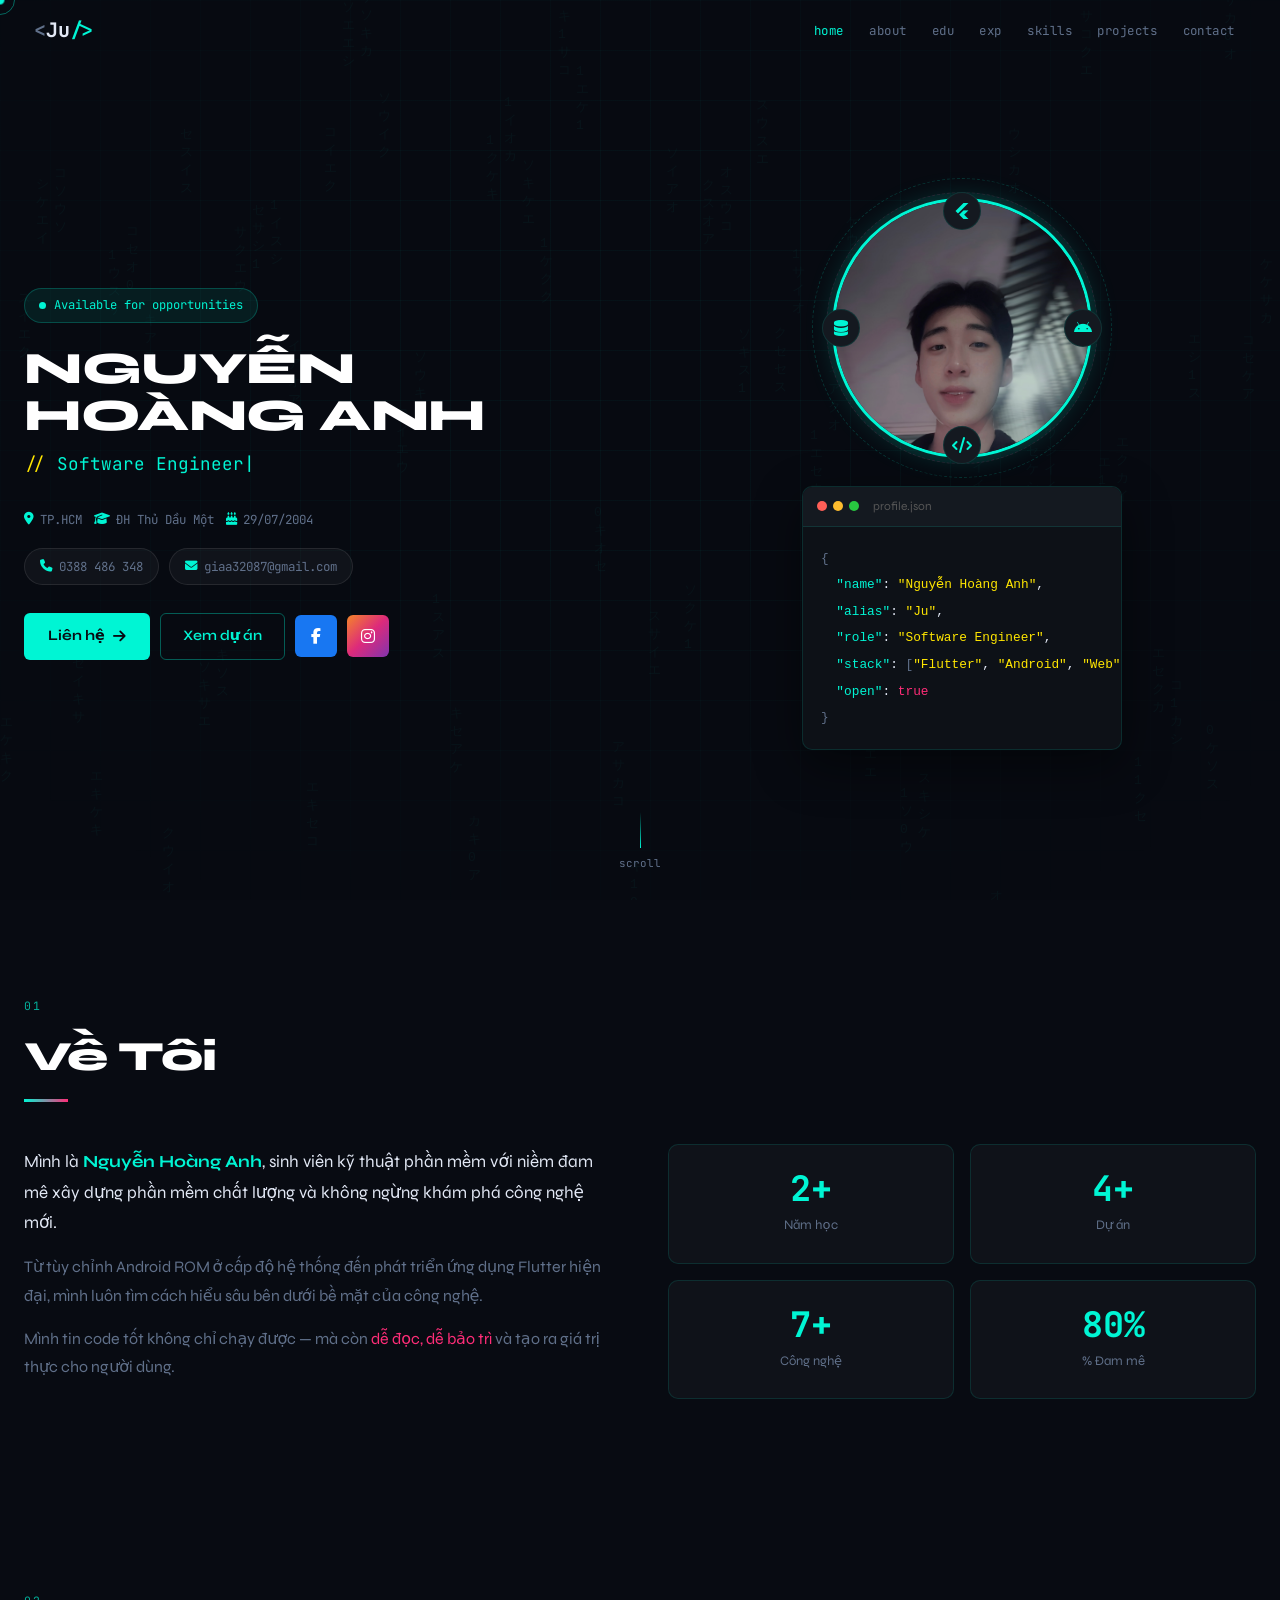
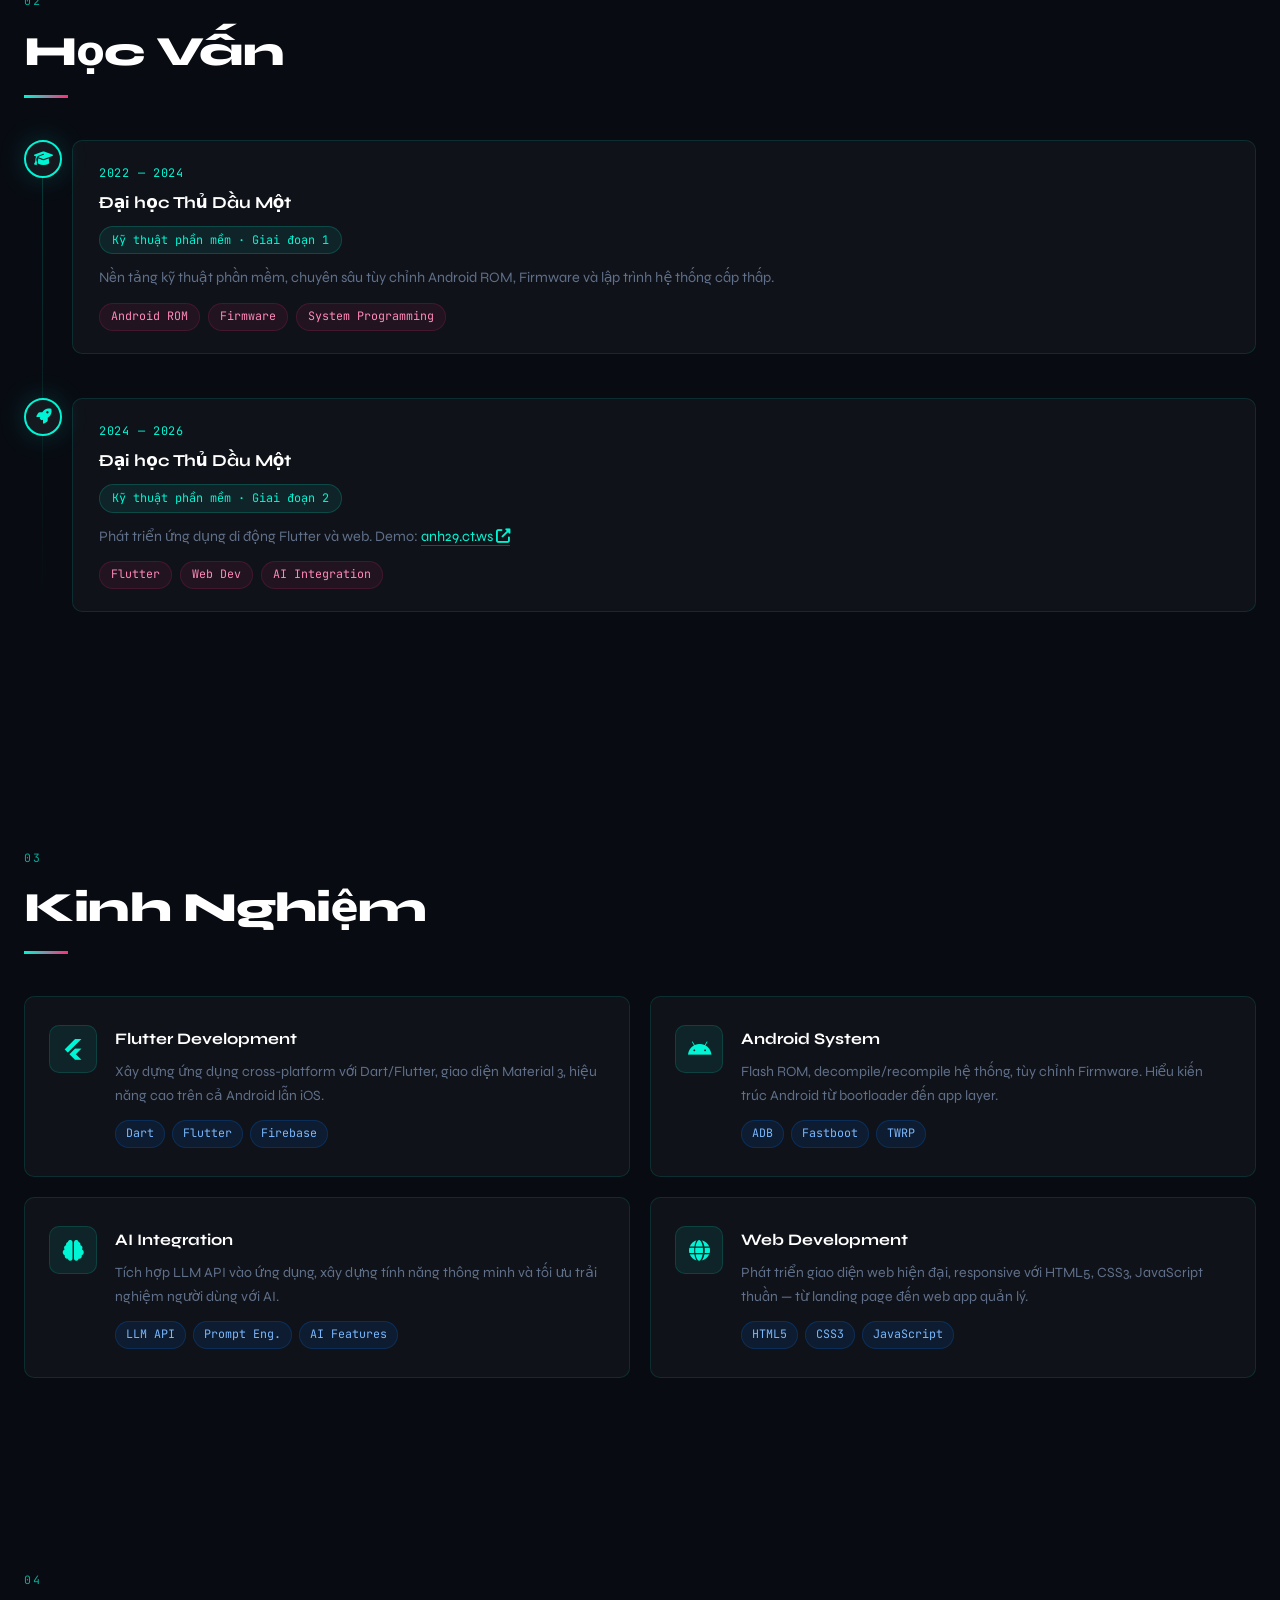
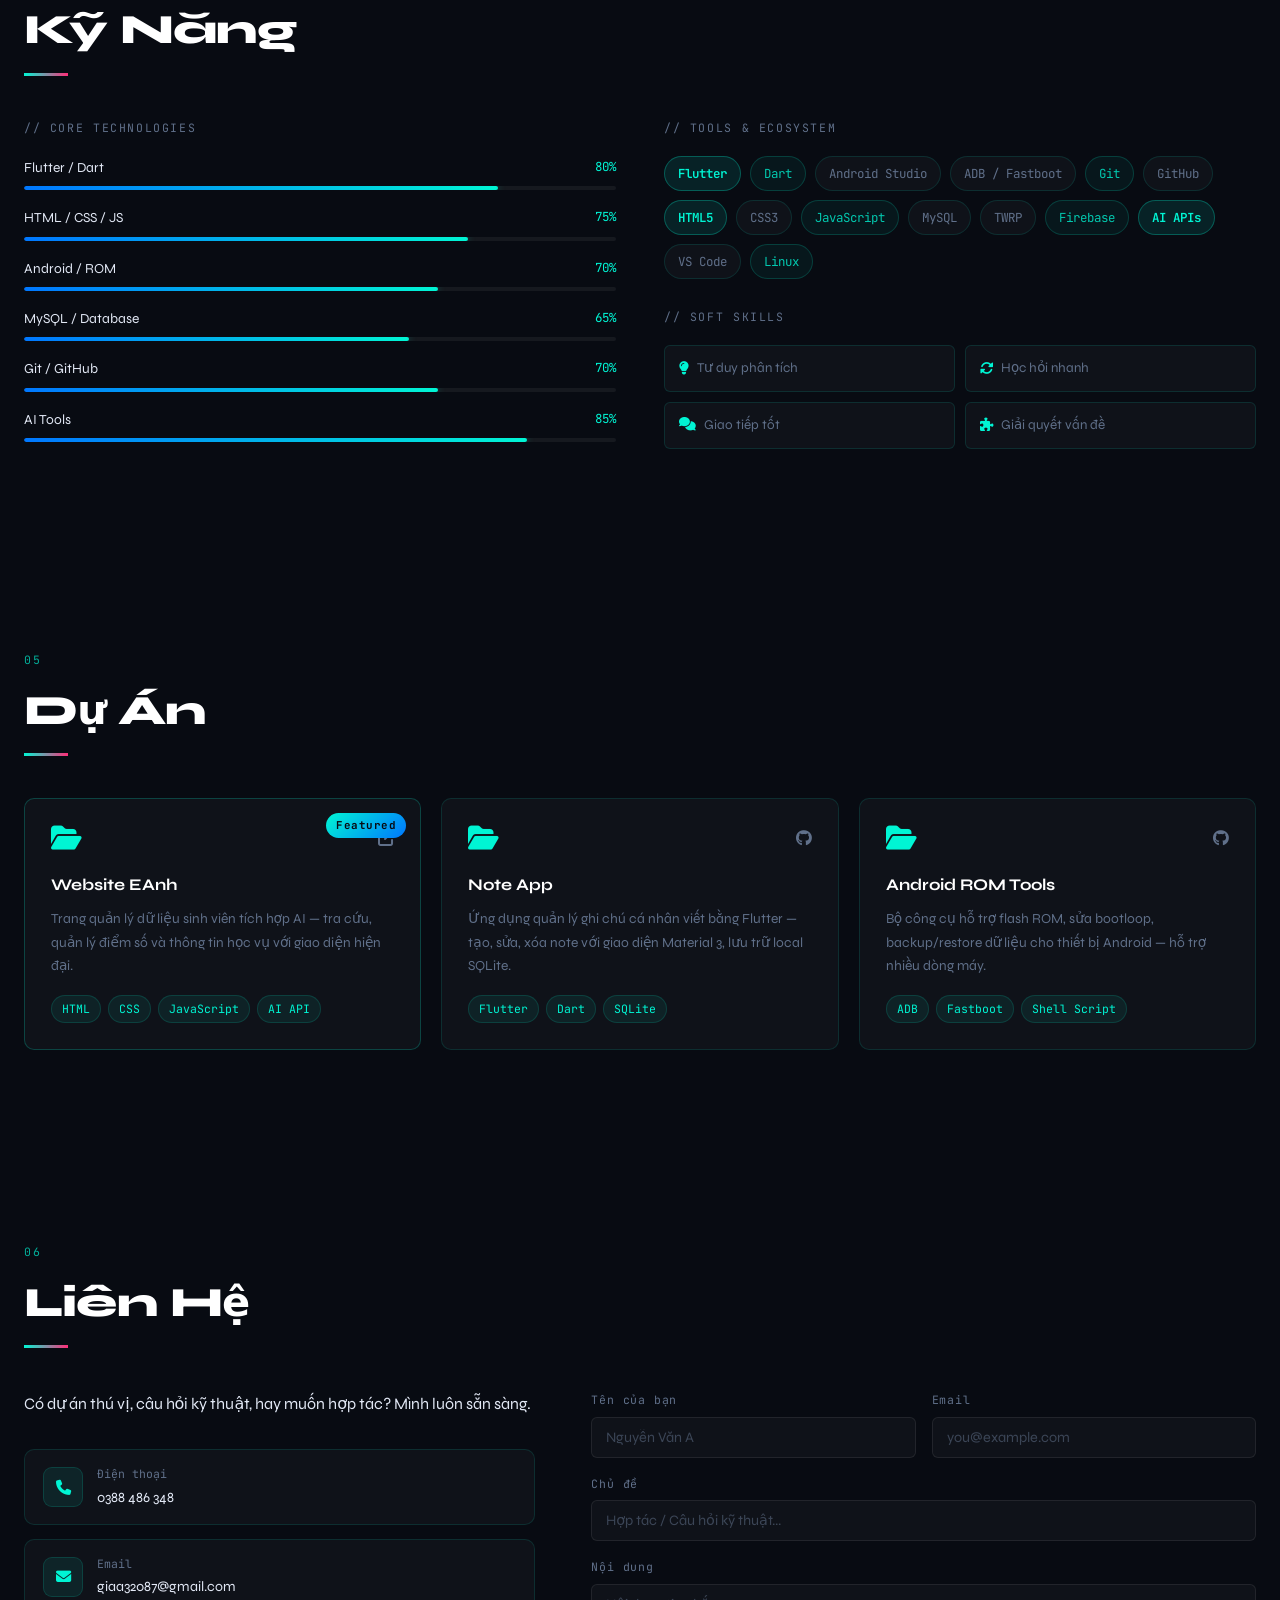
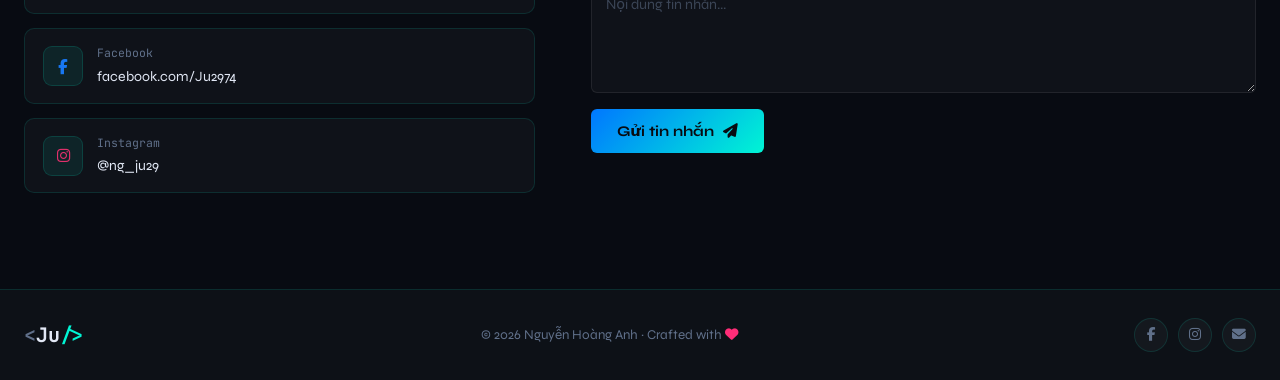
==== index.html @ 4e0762fb "Update index.html Update exactly address  Signed-off-by: Ju <giaa32087@gmail.com>" ====
<!DOCTYPE html>
<html lang="vi">
<head>
    <meta charset="UTF-8">
    <meta name="viewport" content="width=device-width, initial-scale=1.0">
    <title>Nguyễn Hoàng Anh | Software Engineer</title>
    <meta name="description" content="Portfolio của Nguyễn Hoàng Anh (Ju) — Flutter Developer, Android Engineer, Web Developer">
    <link rel="stylesheet" href="styles.css">
    <link rel="stylesheet" href="https://cdnjs.cloudflare.com/ajax/libs/font-awesome/6.4.0/css/all.min.css">
</head>
<body>

<!-- Custom Cursor -->
<div class="cursor" id="cursor"></div>
<div class="cursor-trail" id="cursorTrail"></div>

<!-- Canvas Matrix -->
<canvas id="matrix"></canvas>

<!-- ═══ NAVBAR ═══ -->
<nav class="navbar" id="navbar">
    <div class="nav-wrap">
        <a href="#home" class="nav-logo">
            <span class="bracket">&lt;</span>Ju<span class="bracket">/&gt;</span>
        </a>
        <ul class="nav-links" id="navLinks">
            <li><a href="#home">home</a></li>
            <li><a href="#about">about</a></li>
            <li><a href="#education">edu</a></li>
            <li><a href="#experience">exp</a></li>
            <li><a href="#skills">skills</a></li>
            <li><a href="#projects">projects</a></li>
            <li><a href="#contact">contact</a></li>
        </ul>
        <button class="burger" id="burger" aria-label="Toggle menu">
            <span></span><span></span><span></span>
        </button>
    </div>
    <!-- Mobile dropdown -->
    <div class="mobile-nav" id="mobileNav">
        <a href="#home">home</a>
        <a href="#about">about</a>
        <a href="#education">education</a>
        <a href="#experience">experience</a>
        <a href="#skills">skills</a>
        <a href="#projects">projects</a>
        <a href="#contact">contact</a>
    </div>
</nav>

<!-- ═══ HERO ═══ -->
<section id="home" class="hero">
    <div class="hero-grid-bg"></div>
    <div class="hero-content">
        <!-- LEFT -->
        <div class="hero-left">
            <div class="status-pill">
                <span class="dot-live"></span> Available for opportunities
            </div>
            <h1 class="hero-name" id="heroName">NGUYỄN HOÀNG ANH</h1>
            <p class="hero-role">
                <span class="comment">// </span>
                <span id="typed"></span><span class="blink-bar">|</span>
            </p>
            <div class="hero-tags">
                <span><i class="fas fa-map-marker-alt"></i> TP.HCM</span>
                <span><i class="fas fa-graduation-cap"></i> ĐH Thủ Dầu Một</span>
                <span><i class="fas fa-birthday-cake"></i> 29/07/2004</span>
            </div>
            <div class="hero-contacts">
                <a href="tel:0388486348" class="pill-link"><i class="fas fa-phone"></i> 0388 486 348</a>
                <a href="mailto:giaa32087@gmail.com" class="pill-link"><i class="fas fa-envelope"></i> giaa32087@gmail.com</a>
            </div>
            <div class="hero-btns">
                <a href="#contact" class="btn-solid">Liên hệ <i class="fas fa-arrow-right"></i></a>
                <a href="#projects" class="btn-ghost">Xem dự án</a>
                <a href="https://www.facebook.com/Ju2974" target="_blank" class="btn-icon" style="background:#1877f2"><i class="fab fa-facebook-f"></i></a>
                <a href="https://www.instagram.com/ng_ju29/" target="_blank" class="btn-icon" style="background:linear-gradient(135deg,#f58529,#dd2a7b,#8134af)"><i class="fab fa-instagram"></i></a>
            </div>
        </div>
        <!-- RIGHT -->
        <div class="hero-right">
            <div class="avatar-wrap">
                <div class="avatar-ring r1"></div>
                <div class="avatar-ring r2"></div>
                <div class="avatar-img">
                    <img src="./profile.jpg" alt="Nguyễn Hoàng Anh" id="profileImg" loading="eager" decoding="sync">
                </div>
                <div class="orbit o1"><i class="fab fa-flutter"></i></div>
                <div class="orbit o2"><i class="fab fa-android"></i></div>
                <div class="orbit o3"><i class="fas fa-code"></i></div>
                <div class="orbit o4"><i class="fas fa-database"></i></div>
            </div>
            <div class="code-snippet">
                <div class="snippet-bar">
                    <span class="s-dot" style="background:#ff5f57"></span>
                    <span class="s-dot" style="background:#febc2e"></span>
                    <span class="s-dot" style="background:#28c840"></span>
                    <span style="margin-left:8px;color:#555;font-size:.75rem">profile.json</span>
                </div>
                <pre><code><span class="k">{</span>
  <span class="p">"name"</span>: <span class="s">"Nguyễn Hoàng Anh"</span>,
  <span class="p">"alias"</span>: <span class="s">"Ju"</span>,
  <span class="p">"role"</span>: <span class="s">"Software Engineer"</span>,
  <span class="p">"stack"</span>: <span class="k">[</span><span class="s">"Flutter"</span>, <span class="s">"Android"</span>, <span class="s">"Web"</span><span class="k">]</span>,
  <span class="p">"open"</span>: <span class="b">true</span>
<span class="k">}</span></code></pre>
            </div>
        </div>
    </div>
    <div class="scroll-indicator">
        <div class="scroll-bar"></div>
        <span>scroll</span>
    </div>
</section>

<!-- ═══ ABOUT ═══ -->
<section id="about" class="section">
    <div class="wrap">
        <div class="sec-head reveal">
            <span class="sec-num">01</span>
            <h2>Về Tôi</h2>
        </div>
        <div class="about-grid reveal">
            <div class="about-text">
                <p class="lead">Mình là <strong>Nguyễn Hoàng Anh</strong>, sinh viên kỹ thuật phần mềm với niềm đam mê xây dựng phần mềm chất lượng và không ngừng khám phá công nghệ mới.</p>
                <p>Từ tùy chỉnh Android ROM ở cấp độ hệ thống đến phát triển ứng dụng Flutter hiện đại, mình luôn tìm cách hiểu sâu bên dưới bề mặt của công nghệ.</p>
                <p>Mình tin code tốt không chỉ chạy được — mà còn <em>dễ đọc, dễ bảo trì</em> và tạo ra giá trị thực cho người dùng.</p>
            </div>
            <div class="stats-grid">
                <div class="stat-box"><span class="stat-n" data-to="3">0</span><span class="stat-l">Năm học</span></div>
                <div class="stat-box"><span class="stat-n" data-to="5">0</span><span class="stat-l">Dự án</span></div>
                <div class="stat-box"><span class="stat-n" data-to="8">0</span><span class="stat-l">Công nghệ</span></div>
                <div class="stat-box"><span class="stat-n" data-to="100">0</span><span class="stat-l">% Đam mê</span></div>
            </div>
        </div>
    </div>
</section>

<!-- ═══ EDUCATION ═══ -->
<section id="education" class="section">
    <div class="wrap">
        <div class="sec-head reveal">
            <span class="sec-num">02</span>
            <h2>Học Vấn</h2>
        </div>
        <div class="timeline reveal">
            <div class="tl-line"></div>
            <div class="tl-item">
                <div class="tl-icon"><i class="fas fa-graduation-cap"></i></div>
                <div class="tl-body">
                    <span class="tl-date">2022 — 2024</span>
                    <h3>Đại học Thủ Dầu Một</h3>
                    <span class="tl-tag">Kỹ thuật phần mềm · Giai đoạn 1</span>
                    <p>Nền tảng kỹ thuật phần mềm, chuyên sâu tùy chỉnh Android ROM, Firmware và lập trình hệ thống cấp thấp.</p>
                    <div class="tl-chips"><span>Android ROM</span><span>Firmware</span><span>System Programming</span></div>
                </div>
            </div>
            <div class="tl-item">
                <div class="tl-icon"><i class="fas fa-rocket"></i></div>
                <div class="tl-body">
                    <span class="tl-date">2024 — 2026</span>
                    <h3>Đại học Thủ Dầu Một</h3>
                    <span class="tl-tag">Kỹ thuật phần mềm · Giai đoạn 2</span>
                    <p>Phát triển ứng dụng di động Flutter và web. Demo: <a href="https://anh29.ct.ws" target="_blank" class="tl-link">anh29.ct.ws <i class="fas fa-external-link-alt"></i></a></p>
                    <div class="tl-chips"><span>Flutter</span><span>Web Dev</span><span>AI Integration</span></div>
                </div>
            </div>
        </div>
    </div>
</section>

<!-- ═══ EXPERIENCE ═══ -->
<section id="experience" class="section">
    <div class="wrap">
        <div class="sec-head reveal">
            <span class="sec-num">03</span>
            <h2>Kinh Nghiệm</h2>
        </div>
        <div class="exp-grid reveal">
            <div class="exp-card">
                <div class="exp-ico"><i class="fab fa-flutter"></i></div>
                <div>
                    <h3>Flutter Development</h3>
                    <p>Xây dựng ứng dụng cross-platform với Dart/Flutter, giao diện Material 3, hiệu năng cao trên cả Android lẫn iOS.</p>
                    <div class="chip-row"><span>Dart</span><span>Flutter</span><span>Firebase</span></div>
                </div>
            </div>
            <div class="exp-card">
                <div class="exp-ico"><i class="fab fa-android"></i></div>
                <div>
                    <h3>Android System</h3>
                    <p>Flash ROM, decompile/recompile hệ thống, tùy chỉnh Firmware. Hiểu kiến trúc Android từ bootloader đến app layer.</p>
                    <div class="chip-row"><span>ADB</span><span>Fastboot</span><span>TWRP</span></div>
                </div>
            </div>
            <div class="exp-card">
                <div class="exp-ico"><i class="fas fa-brain"></i></div>
                <div>
                    <h3>AI Integration</h3>
                    <p>Tích hợp LLM API vào ứng dụng, xây dựng tính năng thông minh và tối ưu trải nghiệm người dùng với AI.</p>
                    <div class="chip-row"><span>LLM API</span><span>Prompt Eng.</span><span>AI Features</span></div>
                </div>
            </div>
            <div class="exp-card">
                <div class="exp-ico"><i class="fas fa-globe"></i></div>
                <div>
                    <h3>Web Development</h3>
                    <p>Phát triển giao diện web hiện đại, responsive với HTML5, CSS3, JavaScript thuần — từ landing page đến web app quản lý.</p>
                    <div class="chip-row"><span>HTML5</span><span>CSS3</span><span>JavaScript</span></div>
                </div>
            </div>
        </div>
    </div>
</section>

<!-- ═══ SKILLS ═══ -->
<section id="skills" class="section">
    <div class="wrap">
        <div class="sec-head reveal">
            <span class="sec-num">04</span>
            <h2>Kỹ Năng</h2>
        </div>
        <div class="skills-layout reveal">
            <div class="skill-bars">
                <p class="sub-label">// Core Technologies</p>
                <div class="bar-item">
                    <div class="bar-top"><span>Flutter / Dart</span><span class="bar-pct">80%</span></div>
                    <div class="bar-track"><div class="bar-fill" data-w="80"></div></div>
                </div>
                <div class="bar-item">
                    <div class="bar-top"><span>HTML / CSS / JS</span><span class="bar-pct">75%</span></div>
                    <div class="bar-track"><div class="bar-fill" data-w="75"></div></div>
                </div>
                <div class="bar-item">
                    <div class="bar-top"><span>Android / ROM</span><span class="bar-pct">70%</span></div>
                    <div class="bar-track"><div class="bar-fill" data-w="70"></div></div>
                </div>
                <div class="bar-item">
                    <div class="bar-top"><span>MySQL / Database</span><span class="bar-pct">65%</span></div>
                    <div class="bar-track"><div class="bar-fill" data-w="65"></div></div>
                </div>
                <div class="bar-item">
                    <div class="bar-top"><span>Git / GitHub</span><span class="bar-pct">70%</span></div>
                    <div class="bar-track"><div class="bar-fill" data-w="70"></div></div>
                </div>
                <div class="bar-item">
                    <div class="bar-top"><span>AI Tools</span><span class="bar-pct">85%</span></div>
                    <div class="bar-track"><div class="bar-fill" data-w="85"></div></div>
                </div>
            </div>
            <div class="skill-tags-panel">
                <p class="sub-label">// Tools & Ecosystem</p>
                <div class="tag-cloud">
                    <span class="t-lg">Flutter</span><span class="t-md">Dart</span><span class="t-sm">Android Studio</span>
                    <span class="t-sm">ADB / Fastboot</span><span class="t-md">Git</span><span class="t-sm">GitHub</span>
                    <span class="t-lg">HTML5</span><span class="t-sm">CSS3</span><span class="t-md">JavaScript</span>
                    <span class="t-sm">MySQL</span><span class="t-sm">TWRP</span><span class="t-md">Firebase</span>
                    <span class="t-lg">AI APIs</span><span class="t-sm">VS Code</span><span class="t-md">Linux</span>
                </div>
                <p class="sub-label" style="margin-top:28px">// Soft Skills</p>
                <div class="soft-grid">
                    <div class="soft-item"><i class="fas fa-lightbulb"></i> Tư duy phân tích</div>
                    <div class="soft-item"><i class="fas fa-sync-alt"></i> Học hỏi nhanh</div>
                    <div class="soft-item"><i class="fas fa-comments"></i> Giao tiếp tốt</div>
                    <div class="soft-item"><i class="fas fa-puzzle-piece"></i> Giải quyết vấn đề</div>
                </div>
            </div>
        </div>
    </div>
</section>

<!-- ═══ PROJECTS ═══ -->
<section id="projects" class="section">
    <div class="wrap">
        <div class="sec-head reveal">
            <span class="sec-num">05</span>
            <h2>Dự Án</h2>
        </div>
        <div class="proj-grid reveal">
            <div class="proj-card featured">
                <div class="proj-top">
                    <i class="fas fa-folder-open proj-folder"></i>
                    <a href="https://anh29.ct.ws" target="_blank" class="proj-ext"><i class="fas fa-external-link-alt"></i></a>
                </div>
                <h3>Website EAnh</h3>
                <p>Trang quản lý dữ liệu sinh viên tích hợp AI — tra cứu, quản lý điểm số và thông tin học vụ với giao diện hiện đại.</p>
                <div class="proj-chips"><span>HTML</span><span>CSS</span><span>JavaScript</span><span>AI API</span></div>
                <span class="proj-badge">Featured</span>
            </div>
            <div class="proj-card">
                <div class="proj-top">
                    <i class="fas fa-folder-open proj-folder"></i>
                    <a href="#" class="proj-ext"><i class="fab fa-github"></i></a>
                </div>
                <h3>Note App</h3>
                <p>Ứng dụng quản lý ghi chú cá nhân viết bằng Flutter — tạo, sửa, xóa note với giao diện Material 3, lưu trữ local SQLite.</p>
                <div class="proj-chips"><span>Flutter</span><span>Dart</span><span>SQLite</span></div>
            </div>
            <div class="proj-card">
                <div class="proj-top">
                    <i class="fas fa-folder-open proj-folder"></i>
                    <a href="#" class="proj-ext"><i class="fab fa-github"></i></a>
                </div>
                <h3>Android ROM Tools</h3>
                <p>Bộ công cụ hỗ trợ flash ROM, sửa bootloop, backup/restore dữ liệu cho thiết bị Android — hỗ trợ nhiều dòng máy.</p>
                <div class="proj-chips"><span>ADB</span><span>Fastboot</span><span>Shell Script</span></div>
            </div>
        </div>
    </div>
</section>

<!-- ═══ CONTACT ═══ -->
<section id="contact" class="section">
    <div class="wrap">
        <div class="sec-head reveal">
            <span class="sec-num">06</span>
            <h2>Liên Hệ</h2>
        </div>
        <div class="contact-layout reveal">
            <div class="contact-left">
                <p class="lead" style="margin-bottom:32px">Có dự án thú vị, câu hỏi kỹ thuật, hay muốn hợp tác? Mình luôn sẵn sàng.</p>
                <div class="c-links">
                    <a href="tel:0388486348" class="c-link">
                        <div class="c-ico"><i class="fas fa-phone"></i></div>
                        <div><span class="c-lbl">Điện thoại</span><span class="c-val">0388 486 348</span></div>
                    </a>
                    <a href="mailto:giaa32087@gmail.com" class="c-link">
                        <div class="c-ico"><i class="fas fa-envelope"></i></div>
                        <div><span class="c-lbl">Email</span><span class="c-val">giaa32087@gmail.com</span></div>
                    </a>
                    <a href="https://www.facebook.com/Ju2974" target="_blank" class="c-link">
                        <div class="c-ico" style="color:#1877f2"><i class="fab fa-facebook-f"></i></div>
                        <div><span class="c-lbl">Facebook</span><span class="c-val">facebook.com/Ju2974</span></div>
                    </a>
                    <a href="https://www.instagram.com/ng_ju29/" target="_blank" class="c-link">
                        <div class="c-ico" style="color:#e1306c"><i class="fab fa-instagram"></i></div>
                        <div><span class="c-lbl">Instagram</span><span class="c-val">@ng_ju29</span></div>
                    </a>
                </div>
            </div>
            <form class="contact-form" id="contactForm">
                <div class="form-row">
                    <div class="form-group">
                        <label>Tên của bạn</label>
                        <input type="text" placeholder="Nguyễn Văn A" required>
                    </div>
                    <div class="form-group">
                        <label>Email</label>
                        <input type="email" placeholder="you@example.com" required>
                    </div>
                </div>
                <div class="form-group">
                    <label>Chủ đề</label>
                    <input type="text" placeholder="Hợp tác / Câu hỏi kỹ thuật..." required>
                </div>
                <div class="form-group">
                    <label>Nội dung</label>
                    <textarea rows="5" placeholder="Nội dung tin nhắn..." required></textarea>
                </div>
                <button type="submit" class="btn-submit">
                    Gửi tin nhắn <i class="fas fa-paper-plane"></i>
                </button>
            </form>
        </div>
    </div>
</section>

<!-- ═══ FOOTER ═══ -->
<footer class="footer">
    <div class="footer-inner">
        <span class="nav-logo"><span class="bracket">&lt;</span>Ju<span class="bracket">/&gt;</span></span>
        <p>© 2026 Nguyễn Hoàng Anh · Crafted with <i class="fas fa-heart" style="color:#ff2d78"></i></p>
        <div class="foot-soc">
            <a href="https://www.facebook.com/Ju2974" target="_blank"><i class="fab fa-facebook-f"></i></a>
            <a href="https://www.instagram.com/ng_ju29/" target="_blank"><i class="fab fa-instagram"></i></a>
            <a href="mailto:giaa32087@gmail.com"><i class="fas fa-envelope"></i></a>
        </div>
    </div>
</footer>

<button class="back-top" id="backTop" aria-label="Về đầu trang"><i class="fas fa-chevron-up"></i></button>
<div class="toast" id="toast"></div>

<script src="script.js"></script>
</body>
</html>
---- styles.css ----
/* ═══════════════════════════════════════════════
   PORTFOLIO — NGUYỄN HOÀNG ANH (Ju)
   styles.css — Complete, no external deps
   ═══════════════════════════════════════════════ */

/* ── Google Fonts (với fallback system font) ── */
@import url('https://fonts.googleapis.com/css2?family=JetBrains+Mono:wght@400;500;700&family=Syne:wght@600;700;800&display=swap');

/* ── Variables ── */
:root {
    --c: #00f5d4;          /* primary cyan */
    --c2: #0077ff;         /* secondary blue */
    --acc: #ff2d78;        /* accent pink */
    --acc2: #ffe600;       /* yellow */
    --bg: #080b12;
    --bg2: #0d1117;
    --bg3: #141920;
    --text: #e2e8f5;
    --mute: #60708a;
    --border: rgba(0,245,212,0.12);
    --card: rgba(255,255,255,0.03);
    --glow: 0 0 28px rgba(0,245,212,0.18);
    --f1: 'Syne', 'Trebuchet MS', system-ui, sans-serif;
    --f2: 'JetBrains Mono', 'Consolas', 'Courier New', monospace;
    --nav: 60px;
    --r: 10px;
    --t: .28s ease;
}

/* ── Reset ── */
*, *::before, *::after { margin: 0; padding: 0; box-sizing: border-box; }
html { scroll-behavior: smooth; }
body {
    background: var(--bg);
    color: var(--text);
    font-family: var(--f1);
    line-height: 1.7;
    overflow-x: hidden;
}
a { text-decoration: none; color: inherit; }
img { display: block; max-width: 100%; }
button { font-family: var(--f1); }

/* ── Matrix Canvas ── */
#matrix {
    position: fixed;
    inset: 0;
    z-index: 0;
    opacity: .04;
    pointer-events: none;
    width: 100%;
    height: 100%;
}

/* ── Cursor ── */
.cursor {
    width: 9px; height: 9px;
    background: var(--c);
    border-radius: 50%;
    position: fixed;
    pointer-events: none;
    z-index: 9999;
    transform: translate(-50%,-50%);
    transition: background .15s, transform .1s;
    mix-blend-mode: screen;
    display: none;
}
.cursor-trail {
    width: 30px; height: 30px;
    border: 1.5px solid rgba(0,245,212,.4);
    border-radius: 50%;
    position: fixed;
    pointer-events: none;
    z-index: 9998;
    transform: translate(-50%,-50%);
    transition: width .22s, height .22s, border-color .22s;
    display: none;
}
@media (pointer: fine) {
    .cursor, .cursor-trail { display: block; }
    body { cursor: none; }
    a, button { cursor: none; }
}

/* ── Navbar ── */
.navbar {
    position: fixed;
    top: 0; left: 0; right: 0;
    height: var(--nav);
    z-index: 1000;
    transition: background var(--t), box-shadow var(--t);
}
.navbar.solid {
    background: rgba(8,11,18,.96);
    backdrop-filter: blur(16px);
    box-shadow: 0 1px 0 var(--border), 0 4px 24px rgba(0,0,0,.5);
}
.nav-wrap {
    max-width: 1260px;
    margin: 0 auto;
    height: var(--nav);
    display: flex;
    align-items: center;
    justify-content: space-between;
    padding: 0 24px;
}
.nav-logo {
    font-family: var(--f2);
    font-size: 1.25rem;
    font-weight: 700;
    color: var(--text);
}
.bracket { color: var(--mute); }
.nav-logo span.bracket:first-child + span, .nav-logo { color: var(--c); }
.nav-logo { color: var(--text); }
.nav-logo .bracket { color: var(--mute); }
/* logo text color */
.nav-logo { color: var(--text); font-family: var(--f2); font-size:1.25rem; font-weight:700; }

.nav-links {
    display: flex;
    list-style: none;
    gap: .2rem;
}
.nav-links a {
    font-family: var(--f2);
    font-size: .78rem;
    color: var(--mute);
    padding: 6px 11px;
    border-radius: 5px;
    transition: color var(--t), background var(--t);
    letter-spacing: .04em;
}
.nav-links a:hover { color: var(--c); background: rgba(0,245,212,.07); }
.nav-links a.active { color: var(--c); }

.burger {
    display: none;
    flex-direction: column;
    gap: 5px;
    background: none;
    border: none;
    padding: 8px;
    cursor: pointer;
}
.burger span {
    display: block;
    width: 22px; height: 2px;
    background: var(--c);
    border-radius: 2px;
    transition: transform .3s, opacity .3s;
}
.burger.open span:nth-child(1) { transform: translateY(7px) rotate(45deg); }
.burger.open span:nth-child(2) { opacity: 0; }
.burger.open span:nth-child(3) { transform: translateY(-7px) rotate(-45deg); }

/* Mobile nav */
.mobile-nav {
    display: none;
    flex-direction: column;
    background: rgba(8,11,18,.98);
    border-bottom: 1px solid var(--border);
    backdrop-filter: blur(16px);
    overflow: hidden;
    max-height: 0;
    transition: max-height .36s ease;
}
.mobile-nav.open { max-height: 400px; }
.mobile-nav a {
    font-family: var(--f2);
    font-size: .9rem;
    color: var(--mute);
    padding: 13px 28px;
    border-left: 2px solid transparent;
    transition: color .2s, border-color .2s, background .2s;
}
.mobile-nav a:hover { color: var(--c); border-left-color: var(--c); background: rgba(0,245,212,.04); }

/* ── Hero ── */
.hero {
    min-height: 100vh;
    display: flex;
    align-items: center;
    position: relative;
    overflow: hidden;
    padding: calc(var(--nav) + 48px) 24px 60px;
}
.hero-grid-bg {
    position: absolute;
    inset: 0;
    z-index: 0;
    background-image:
        linear-gradient(rgba(0,245,212,.035) 1px, transparent 1px),
        linear-gradient(90deg, rgba(0,245,212,.035) 1px, transparent 1px);
    background-size: 50px 50px;
    mask-image: radial-gradient(ellipse 70% 70% at 50% 40%, black 30%, transparent 100%);
    -webkit-mask-image: radial-gradient(ellipse 70% 70% at 50% 40%, black 30%, transparent 100%);
}
.hero-content {
    max-width: 1260px;
    margin: 0 auto;
    width: 100%;
    display: grid;
    grid-template-columns: 1fr 1fr;
    gap: 56px;
    align-items: center;
    position: relative;
    z-index: 1;
}

/* Hero Left */
.status-pill {
    display: inline-flex;
    align-items: center;
    gap: 8px;
    background: rgba(0,245,212,.08);
    border: 1px solid rgba(0,245,212,.22);
    border-radius: 100px;
    padding: 6px 14px;
    font-family: var(--f2);
    font-size: .76rem;
    color: var(--c);
    margin-bottom: 22px;
}
.dot-live {
    width: 7px; height: 7px;
    border-radius: 50%;
    background: var(--c);
    animation: blink-live 1.8s ease-in-out infinite;
}
@keyframes blink-live {
    0%,100% { box-shadow: 0 0 0 0 rgba(0,245,212,.5); }
    50% { box-shadow: 0 0 0 5px rgba(0,245,212,0); }
}

.hero-name {
    font-family: var(--f1);
    font-size: clamp(1.8rem, 3.5vw, 3.2rem);
    font-weight: 800;
    color: #fff;
    letter-spacing: -.01em;
    line-height: 1.05;
    margin-bottom: 10px;
    /* Glitch effect subtle */
    position: relative;
}
.hero-name::after {
    content: attr(id);
    display: none; /* placeholder – real glitch via JS class */
}
/* Glitch animation class toggled by JS */
.glitch {
    animation: glitch-anim .2s steps(1) forwards;
}
@keyframes glitch-anim {
    0%   { text-shadow: -2px 0 var(--c), 2px 0 var(--acc); }
    25%  { text-shadow: 2px 0 var(--c), -2px 0 var(--acc); }
    50%  { text-shadow: -1px 0 var(--acc2), 1px 0 var(--c); }
    75%  { text-shadow: 1px 0 var(--acc), -1px 0 var(--c2); }
    100% { text-shadow: none; }
}

.hero-role {
    font-family: var(--f2);
    font-size: clamp(.9rem, 1.6vw, 1.1rem);
    color: var(--mute);
    margin-bottom: 28px;
    min-height: 1.8em;
}
.comment { color: var(--acc2); }
#typed { color: var(--c); }
.blink-bar { animation: blink .9s step-end infinite; color: var(--c); }
@keyframes blink { 0%,100%{opacity:1} 50%{opacity:0} }

.hero-tags {
    display: flex;
    flex-wrap: wrap;
    gap: 12px;
    margin-bottom: 18px;
}
.hero-tags span {
    display: flex;
    align-items: center;
    gap: 6px;
    font-family: var(--f2);
    font-size: .78rem;
    color: var(--mute);
}
.hero-tags i { color: var(--c); font-size: .8rem; }

.hero-contacts {
    display: flex;
    flex-wrap: wrap;
    gap: 10px;
    margin-bottom: 28px;
}
.pill-link {
    display: inline-flex;
    align-items: center;
    gap: 7px;
    background: rgba(255,255,255,.04);
    border: 1px solid rgba(255,255,255,.09);
    border-radius: 100px;
    padding: 7px 15px;
    font-family: var(--f2);
    font-size: .78rem;
    color: var(--mute);
    transition: color var(--t), border-color var(--t), background var(--t);
}
.pill-link i { color: var(--c); }
.pill-link:hover { color: var(--c); border-color: rgba(0,245,212,.35); background: rgba(0,245,212,.06); }

.hero-btns {
    display: flex;
    align-items: center;
    gap: 10px;
    flex-wrap: wrap;
}
.btn-solid {
    display: inline-flex;
    align-items: center;
    gap: 8px;
    background: var(--c);
    color: #080b12;
    font-weight: 700;
    font-size: .9rem;
    padding: 11px 24px;
    border-radius: 6px;
    transition: transform var(--t), box-shadow var(--t);
}
.btn-solid:hover { transform: translateY(-2px); box-shadow: var(--glow); }
.btn-ghost {
    display: inline-flex;
    align-items: center;
    background: transparent;
    border: 1.5px solid rgba(0,245,212,.35);
    color: var(--c);
    font-weight: 600;
    font-size: .9rem;
    padding: 10px 22px;
    border-radius: 6px;
    transition: all var(--t);
}
.btn-ghost:hover { background: rgba(0,245,212,.07); border-color: var(--c); transform: translateY(-2px); }
.btn-icon {
    width: 42px; height: 42px;
    border-radius: 6px;
    display: inline-flex;
    align-items: center;
    justify-content: center;
    color: #fff;
    font-size: 1rem;
    transition: transform var(--t), opacity var(--t);
}
.btn-icon:hover { transform: translateY(-3px) scale(1.08); opacity: .88; }

/* Hero Right */
.hero-right {
    display: flex;
    flex-direction: column;
    align-items: center;
    gap: 28px;
}
.avatar-wrap {
    position: relative;
    width: 260px;
    height: 260px;
}
.avatar-ring {
    position: absolute;
    border-radius: 50%;
    border: 1.5px dashed rgba(0,245,212,.18);
}
.r1 { inset: -20px; animation: spin 22s linear infinite; }
.r2 { inset: -6px; animation: spin 14s linear infinite reverse; border-color: rgba(255,45,120,.14); }
@keyframes spin { to { transform: rotate(360deg); } }
.avatar-img {
    width: 100%; height: 100%;
    border-radius: 50%;
    overflow: hidden;
    border: 3px solid var(--c);
    box-shadow: 0 0 0 6px rgba(0,245,212,.06), var(--glow);
    position: relative; z-index: 1;
    background: var(--bg3);
}
.avatar-img img {
    width: 100%;
    height: 100%;
    object-fit: cover;
    object-position: center top;
    display: block;
}

.orbit {
    position: absolute;
    width: 38px; height: 38px;
    border-radius: 50%;
    background: var(--bg3);
    border: 1.5px solid var(--border);
    display: flex;
    align-items: center;
    justify-content: center;
    color: var(--c);
    font-size: 1rem;
    z-index: 2;
    transition: box-shadow .3s;
}
.orbit:hover { box-shadow: var(--glow); }
.o1 { top: -6px; left: 50%; transform: translateX(-50%); }
.o2 { right: -10px; top: 50%; transform: translateY(-50%); }
.o3 { bottom: -6px; left: 50%; transform: translateX(-50%); }
.o4 { left: -10px; top: 50%; transform: translateY(-50%); }

/* Code snippet */
.code-snippet {
    background: var(--bg2);
    border: 1px solid var(--border);
    border-radius: var(--r);
    overflow: hidden;
    width: 100%;
    max-width: 320px;
    box-shadow: 0 16px 48px rgba(0,0,0,.45);
}
.snippet-bar {
    background: var(--bg3);
    border-bottom: 1px solid var(--border);
    padding: 9px 14px;
    display: flex;
    align-items: center;
    gap: 6px;
}
.s-dot { width: 10px; height: 10px; border-radius: 50%; }
.code-snippet pre {
    padding: 18px;
    font-family: var(--f2);
    font-size: .8rem;
    line-height: 2;
    overflow: hidden;
}
.code-snippet .k { color: var(--mute); }
.code-snippet .p { color: var(--c); }
.code-snippet .s { color: var(--acc2); }
.code-snippet .b { color: var(--acc); }

/* Scroll hint */
.scroll-indicator {
    position: absolute;
    bottom: 28px;
    left: 50%;
    transform: translateX(-50%);
    display: flex;
    flex-direction: column;
    align-items: center;
    gap: 6px;
    font-family: var(--f2);
    font-size: .68rem;
    color: var(--mute);
    z-index: 1;
}
.scroll-bar {
    width: 1px; height: 36px;
    background: linear-gradient(to bottom, transparent, var(--c));
    animation: scroll-pulse 2.2s ease-in-out infinite;
}
@keyframes scroll-pulse { 0%,100%{opacity:.35} 50%{opacity:1} }

/* ── Section Base ── */
.section {
    padding: 96px 24px;
    position: relative;
    z-index: 1;
}
.wrap {
    max-width: 1260px;
    margin: 0 auto;
}
.sec-head {
    margin-bottom: 52px;
}
.sec-num {
    display: block;
    font-family: var(--f2);
    font-size: .72rem;
    color: var(--c);
    letter-spacing: .15em;
    margin-bottom: 6px;
    opacity: .7;
}
.sec-head h2 {
    font-size: clamp(1.7rem, 3.5vw, 2.6rem);
    font-weight: 800;
    color: #fff;
    letter-spacing: -.02em;
    position: relative;
    display: inline-block;
}
.sec-head h2::after {
    content: '';
    position: absolute;
    bottom: -10px; left: 0;
    width: 44px; height: 3px;
    background: linear-gradient(90deg, var(--c), var(--acc));
}

/* Reveal animation */
.reveal {
    opacity: 0;
    transform: translateY(28px);
    transition: opacity .65s ease, transform .65s ease;
}
.reveal.in { opacity: 1; transform: translateY(0); }

/* ── About ── */
.about-grid {
    display: grid;
    grid-template-columns: 1fr 1fr;
    gap: 56px;
    align-items: center;
}
.about-text p { color: var(--mute); font-size: 1rem; margin-bottom: 14px; line-height: 1.8; }
.about-text .lead { color: var(--text); font-size: 1.06rem; }
.about-text strong { color: var(--c); font-weight: 700; }
.about-text em { color: var(--acc); font-style: normal; }
.stats-grid {
    display: grid;
    grid-template-columns: 1fr 1fr;
    gap: 16px;
}
.stat-box {
    background: var(--card);
    border: 1px solid var(--border);
    border-radius: var(--r);
    padding: 26px 20px;
    text-align: center;
    transition: all var(--t);
    display: flex;
    flex-direction: column;
    gap: 8px;
}
.stat-box:hover { border-color: rgba(0,245,212,.3); background: rgba(0,245,212,.05); transform: translateY(-4px); box-shadow: var(--glow); }
.stat-n {
    font-family: var(--f2);
    font-size: 2.2rem;
    font-weight: 700;
    color: var(--c);
    line-height: 1;
}
.stat-l { font-size: .82rem; color: var(--mute); }

/* ── Timeline ── */
.timeline {
    position: relative;
    padding-left: 48px;
}
.tl-line {
    position: absolute;
    left: 18px; top: 0; bottom: 0;
    width: 1px;
    background: linear-gradient(to bottom, var(--c), transparent);
    opacity: .2;
}
.tl-item {
    position: relative;
    margin-bottom: 44px;
    display: flex;
    gap: 28px;
    align-items: flex-start;
}
.tl-icon {
    position: absolute;
    left: -48px;
    width: 38px; height: 38px;
    border-radius: 50%;
    background: var(--bg3);
    border: 2px solid var(--c);
    display: flex;
    align-items: center;
    justify-content: center;
    color: var(--c);
    font-size: .95rem;
    box-shadow: var(--glow);
    flex-shrink: 0;
    z-index: 2;
}
.tl-body {
    background: var(--card);
    border: 1px solid var(--border);
    border-radius: var(--r);
    padding: 22px 26px;
    flex: 1;
    transition: all var(--t);
}
.tl-body:hover { border-color: rgba(0,245,212,.28); transform: translateX(4px); box-shadow: var(--glow); }
.tl-date {
    display: block;
    font-family: var(--f2);
    font-size: .74rem;
    color: var(--c);
    letter-spacing: .06em;
    margin-bottom: 6px;
}
.tl-body h3 { font-size: 1.05rem; font-weight: 700; color: #fff; margin-bottom: 8px; }
.tl-tag {
    display: inline-block;
    background: rgba(0,245,212,.08);
    border: 1px solid rgba(0,245,212,.18);
    border-radius: 100px;
    padding: 3px 12px;
    font-family: var(--f2);
    font-size: .74rem;
    color: var(--c);
    margin-bottom: 12px;
}
.tl-body p { color: var(--mute); font-size: .9rem; line-height: 1.7; }
.tl-link { color: var(--c); border-bottom: 1px solid rgba(0,245,212,.3); }
.tl-link:hover { border-bottom-color: var(--c); }
.tl-chips { display: flex; flex-wrap: wrap; gap: 8px; margin-top: 12px; }
.tl-chips span {
    background: rgba(255,45,120,.08);
    border: 1px solid rgba(255,45,120,.15);
    border-radius: 100px;
    padding: 3px 11px;
    font-family: var(--f2);
    font-size: .73rem;
    color: #ff8ab8;
}

/* ── Experience ── */
.exp-grid {
    display: grid;
    grid-template-columns: repeat(2,1fr);
    gap: 20px;
}
.exp-card {
    background: var(--card);
    border: 1px solid var(--border);
    border-radius: var(--r);
    padding: 28px 24px;
    display: flex;
    gap: 18px;
    align-items: flex-start;
    transition: all var(--t);
    position: relative;
    overflow: hidden;
}
.exp-card::before {
    content: '';
    position: absolute;
    top: 0; left: 0; right: 0;
    height: 2px;
    background: linear-gradient(90deg, var(--c), var(--acc));
    transform: scaleX(0);
    transform-origin: left;
    transition: transform .4s;
}
.exp-card:hover::before { transform: scaleX(1); }
.exp-card:hover { border-color: rgba(0,245,212,.22); transform: translateY(-4px); box-shadow: 0 14px 40px rgba(0,0,0,.4); }
.exp-ico {
    width: 48px; height: 48px;
    border-radius: 10px;
    background: rgba(0,245,212,.08);
    border: 1px solid rgba(0,245,212,.14);
    display: flex;
    align-items: center;
    justify-content: center;
    font-size: 1.3rem;
    color: var(--c);
    flex-shrink: 0;
}
.exp-card h3 { font-size: 1rem; font-weight: 700; color: #fff; margin-bottom: 8px; }
.exp-card p { color: var(--mute); font-size: .88rem; line-height: 1.7; margin-bottom: 12px; }
.chip-row { display: flex; flex-wrap: wrap; gap: 7px; }
.chip-row span {
    background: rgba(0,119,255,.1);
    border: 1px solid rgba(0,119,255,.2);
    border-radius: 100px;
    padding: 3px 10px;
    font-family: var(--f2);
    font-size: .73rem;
    color: #7ab8ff;
}

/* ── Skills ── */
.skills-layout {
    display: grid;
    grid-template-columns: 1fr 1fr;
    gap: 48px;
}
.sub-label {
    font-family: var(--f2);
    font-size: .72rem;
    color: var(--mute);
    letter-spacing: .14em;
    text-transform: uppercase;
    margin-bottom: 18px;
}
.bar-item { margin-bottom: 16px; }
.bar-top {
    display: flex;
    justify-content: space-between;
    margin-bottom: 7px;
    font-size: .86rem;
}
.bar-pct { font-family: var(--f2); color: var(--c); font-size: .78rem; }
.bar-track {
    height: 4px;
    background: rgba(255,255,255,.06);
    border-radius: 100px;
    overflow: hidden;
}
.bar-fill {
    height: 100%;
    width: 0;
    background: linear-gradient(90deg, var(--c2), var(--c));
    border-radius: 100px;
    transition: width 1.1s cubic-bezier(.4,0,.2,1);
    box-shadow: 0 0 8px rgba(0,245,212,.4);
}

.tag-cloud { display: flex; flex-wrap: wrap; gap: 9px; }
.tag-cloud span {
    background: var(--card);
    border: 1px solid var(--border);
    border-radius: 100px;
    padding: 6px 13px;
    font-family: var(--f2);
    font-size: .78rem;
    color: var(--mute);
    cursor: default;
    transition: all var(--t);
}
.tag-cloud span:hover { border-color: var(--c); color: var(--c); transform: translateY(-2px); }
.t-md { background: rgba(0,245,212,.05) !important; border-color: rgba(0,245,212,.18) !important; color: rgba(0,245,212,.8) !important; }
.t-lg { background: rgba(0,245,212,.1) !important; border-color: rgba(0,245,212,.28) !important; color: var(--c) !important; font-weight: 600; }

.soft-grid {
    display: grid;
    grid-template-columns: 1fr 1fr;
    gap: 10px;
}
.soft-item {
    background: var(--card);
    border: 1px solid var(--border);
    border-radius: 6px;
    padding: 11px 14px;
    font-size: .84rem;
    color: var(--mute);
    display: flex;
    gap: 8px;
    align-items: center;
    transition: all var(--t);
}
.soft-item i { color: var(--c); }
.soft-item:hover { color: var(--text); border-color: rgba(0,245,212,.2); }

/* ── Projects ── */
.proj-grid {
    display: grid;
    grid-template-columns: repeat(3,1fr);
    gap: 20px;
}
.proj-card {
    background: var(--card);
    border: 1px solid var(--border);
    border-radius: var(--r);
    padding: 26px;
    position: relative;
    transition: all var(--t);
    overflow: hidden;
}
.proj-card.featured { border-color: rgba(0,245,212,.22); }
.proj-card:hover { transform: translateY(-6px); border-color: rgba(0,245,212,.3); box-shadow: 0 18px 54px rgba(0,0,0,.45), var(--glow); }
.proj-top { display: flex; justify-content: space-between; align-items: center; margin-bottom: 18px; }
.proj-folder { font-size: 1.7rem; color: var(--c); }
.proj-ext { color: var(--mute); font-size: 1rem; transition: color .2s; }
.proj-ext:hover { color: var(--c); }
.proj-card h3 { font-size: 1.02rem; font-weight: 700; color: #fff; margin-bottom: 9px; }
.proj-card p { font-size: .86rem; color: var(--mute); line-height: 1.7; margin-bottom: 18px; }
.proj-chips { display: flex; flex-wrap: wrap; gap: 7px; }
.proj-chips span {
    font-family: var(--f2);
    font-size: .72rem;
    color: var(--c);
    background: rgba(0,245,212,.07);
    border: 1px solid rgba(0,245,212,.14);
    border-radius: 100px;
    padding: 3px 10px;
}
.proj-badge {
    position: absolute;
    top: 14px; right: 14px;
    background: linear-gradient(135deg, var(--c), var(--c2));
    color: #080b12;
    font-family: var(--f2);
    font-size: .68rem;
    font-weight: 700;
    padding: 3px 10px;
    border-radius: 100px;
    letter-spacing: .05em;
}

/* ── Contact ── */
.contact-layout {
    display: grid;
    grid-template-columns: 1fr 1.3fr;
    gap: 56px;
    align-items: flex-start;
}
.c-links { display: flex; flex-direction: column; gap: 14px; }
.c-link {
    display: flex;
    gap: 14px;
    align-items: center;
    background: var(--card);
    border: 1px solid var(--border);
    border-radius: var(--r);
    padding: 14px 18px;
    transition: all var(--t);
}
.c-link:hover { border-color: rgba(0,245,212,.28); transform: translateX(5px); box-shadow: var(--glow); }
.c-ico {
    width: 40px; height: 40px;
    border-radius: 9px;
    background: rgba(0,245,212,.08);
    border: 1px solid rgba(0,245,212,.14);
    display: flex;
    align-items: center;
    justify-content: center;
    color: var(--c);
    font-size: .95rem;
    flex-shrink: 0;
}
.c-link > div:last-child { display: flex; flex-direction: column; }
.c-lbl { font-family: var(--f2); font-size: .72rem; color: var(--mute); margin-bottom: 2px; }
.c-val { font-size: .88rem; color: var(--text); }

/* Contact Form */
.contact-form { display: flex; flex-direction: column; gap: 16px; }
.form-row { display: grid; grid-template-columns: 1fr 1fr; gap: 16px; }
.form-group { display: flex; flex-direction: column; gap: 7px; }
.form-group label { font-family: var(--f2); font-size: .72rem; color: var(--mute); letter-spacing: .07em; }
.form-group input,
.form-group textarea {
    background: rgba(255,255,255,.03);
    border: 1px solid rgba(255,255,255,.08);
    border-radius: 6px;
    padding: 11px 14px;
    color: var(--text);
    font-family: var(--f1);
    font-size: .9rem;
    outline: none;
    transition: border-color .2s, background .2s;
    resize: vertical;
}
.form-group input:focus,
.form-group textarea:focus {
    border-color: var(--c);
    background: rgba(0,245,212,.03);
}
.form-group input::placeholder,
.form-group textarea::placeholder { color: var(--mute); opacity: .55; }
.btn-submit {
    display: inline-flex;
    align-items: center;
    gap: 9px;
    background: linear-gradient(135deg, var(--c2), var(--c));
    color: #080b12;
    border: none;
    font-weight: 700;
    font-size: .92rem;
    padding: 13px 26px;
    border-radius: 6px;
    cursor: pointer;
    transition: all var(--t);
    width: fit-content;
}
.btn-submit:hover { transform: translateY(-2px); box-shadow: var(--glow); filter: brightness(1.08); }

/* ── Footer ── */
.footer {
    border-top: 1px solid var(--border);
    background: var(--bg2);
    padding: 28px 24px;
    position: relative;
    z-index: 1;
}
.footer-inner {
    max-width: 1260px;
    margin: 0 auto;
    display: flex;
    align-items: center;
    justify-content: space-between;
    flex-wrap: wrap;
    gap: 16px;
}
.footer-inner p { font-size: .84rem; color: var(--mute); }
.foot-soc { display: flex; gap: 10px; }
.foot-soc a {
    width: 34px; height: 34px;
    border-radius: 50%;
    background: var(--card);
    border: 1px solid var(--border);
    display: flex;
    align-items: center;
    justify-content: center;
    color: var(--mute);
    font-size: .86rem;
    transition: all var(--t);
}
.foot-soc a:hover { color: var(--c); border-color: rgba(0,245,212,.35); transform: translateY(-2px); }

/* ── Back to top ── */
.back-top {
    position: fixed;
    bottom: 24px; right: 24px;
    z-index: 500;
    width: 42px; height: 42px;
    border-radius: 50%;
    background: var(--bg3);
    border: 1px solid var(--border);
    color: var(--c);
    font-size: .9rem;
    cursor: pointer;
    display: flex;
    align-items: center;
    justify-content: center;
    opacity: 0;
    transform: translateY(10px);
    pointer-events: none;
    transition: all var(--t);
}
.back-top.show { opacity: 1; transform: translateY(0); pointer-events: auto; }
.back-top:hover { background: rgba(0,245,212,.1); box-shadow: var(--glow); }

/* ── Toast ── */
.toast {
    position: fixed;
    bottom: 76px; right: 24px;
    z-index: 9999;
    background: var(--bg3);
    border: 1px solid var(--c);
    border-radius: 6px;
    padding: 13px 18px;
    font-family: var(--f2);
    font-size: .84rem;
    color: var(--text);
    opacity: 0;
    transform: translateY(8px) scale(.97);
    pointer-events: none;
    transition: all .28s ease;
    max-width: 290px;
}
.toast.show { opacity: 1; transform: translateY(0) scale(1); }

/* ══════════════ RESPONSIVE ══════════════ */
@media (max-width: 1024px) {
    .hero-content { grid-template-columns: 1fr; text-align: center; gap: 44px; }
    .hero-left { display: flex; flex-direction: column; align-items: center; }
    .hero-tags, .hero-contacts, .hero-btns { justify-content: center; }
    .about-grid { grid-template-columns: 1fr; gap: 36px; }
    .skills-layout { grid-template-columns: 1fr; gap: 32px; }
    .contact-layout { grid-template-columns: 1fr; gap: 32px; }
    .exp-grid { grid-template-columns: 1fr; }
    .proj-grid { grid-template-columns: 1fr 1fr; }
}
@media (max-width: 768px) {
    .nav-links { display: none; }
    .burger { display: flex; }
    .mobile-nav { display: flex; }
    .hero { padding: calc(var(--nav) + 32px) 16px 52px; }
    .hero-name { font-size: 1.7rem; }
    .section { padding: 72px 16px; }
    .proj-grid { grid-template-columns: 1fr; }
    .form-row { grid-template-columns: 1fr; }
    .stats-grid { grid-template-columns: 1fr 1fr; }
    .soft-grid { grid-template-columns: 1fr; }
    .footer-inner { flex-direction: column; text-align: center; }
}
@media (max-width: 500px) {
    .hero-name { font-size: 1.45rem; }
    .hero-btns { flex-direction: column; width: 100%; }
    .btn-solid, .btn-ghost { width: 100%; justify-content: center; }
    .avatar-wrap { width: 210px; height: 210px; }
    .code-snippet { display: none; }
    .exp-card { flex-direction: column; }
    .sec-head h2 { font-size: 1.6rem; }
}
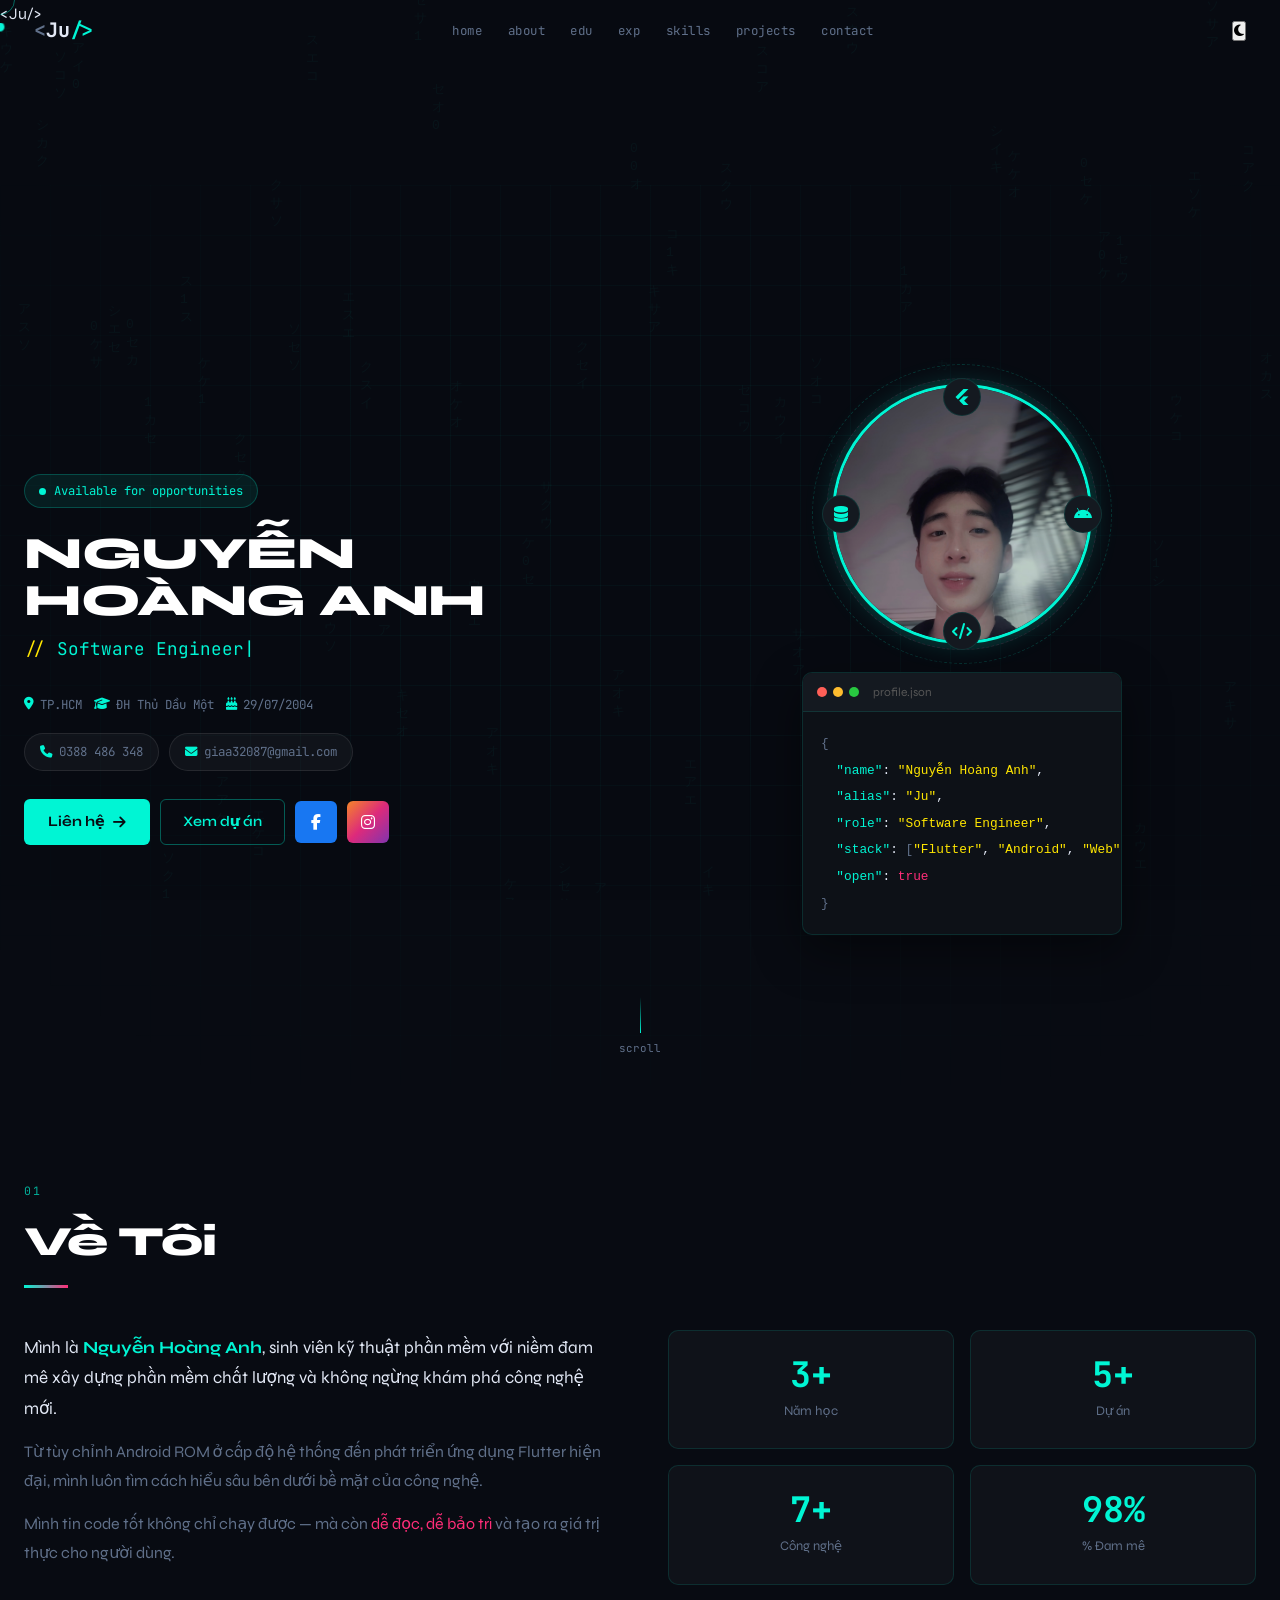
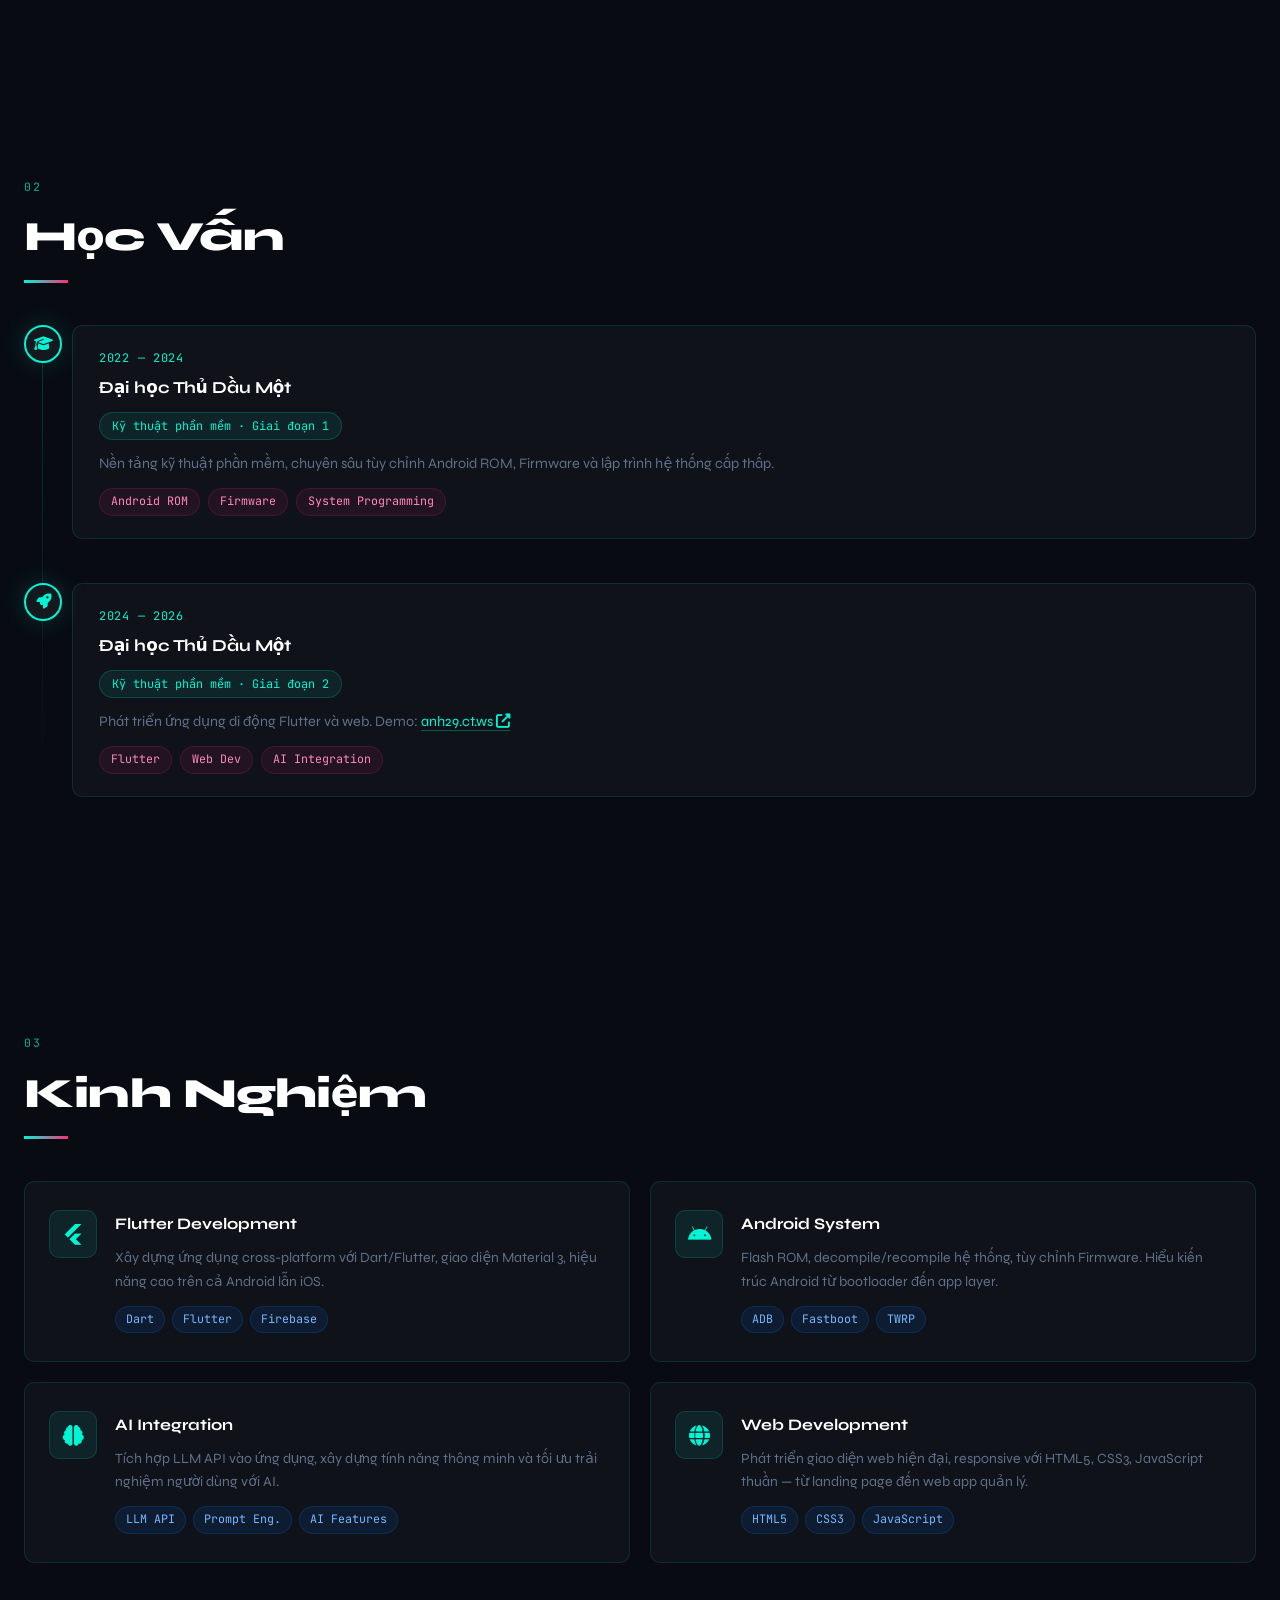
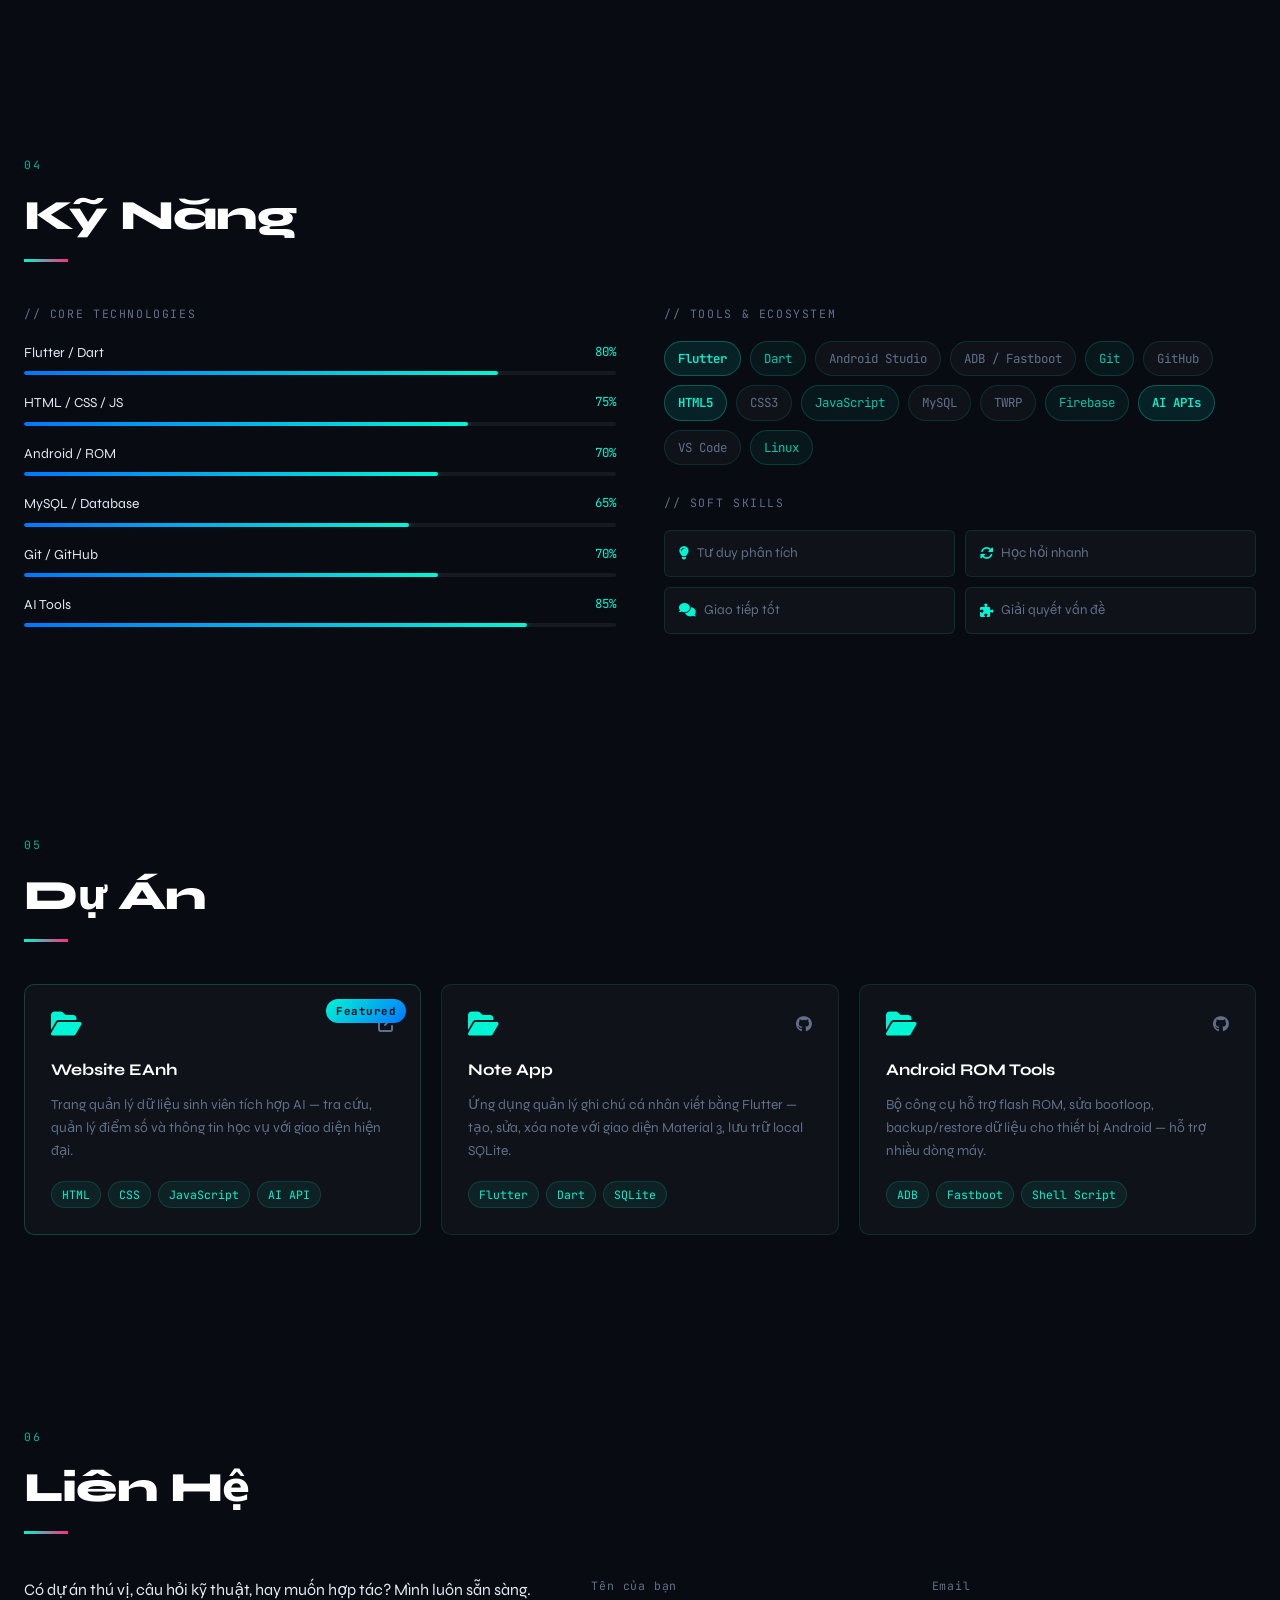
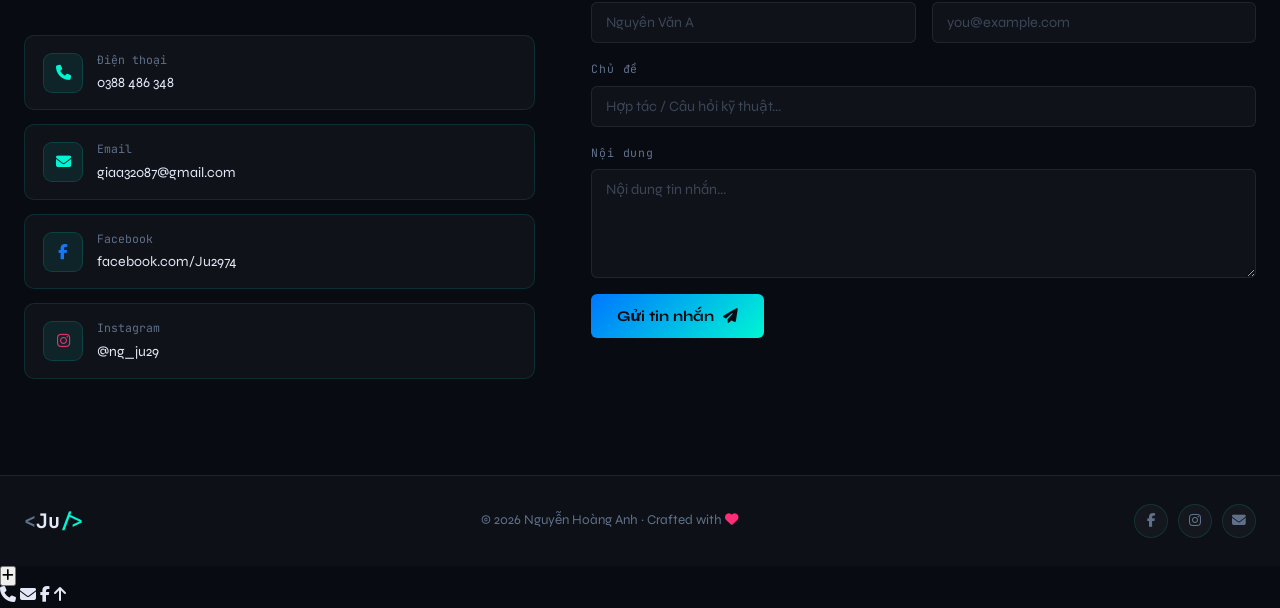
==== commit 541b1967: "Update index.html Signed-off-by: Ju <giaa32087@gmail.com>" ====
--- a/index.html
+++ b/index.html
@@ -2,20 +2,39 @@
 <html lang="vi">
 <head>
     <meta charset="UTF-8">
-    <meta name="viewport" content="width=device-width, initial-scale=1.0">
+    <meta name="viewport" content="width=device-width, initial-scale=1.0, viewport-fit=cover">
     <title>Nguyễn Hoàng Anh | Software Engineer</title>
     <meta name="description" content="Portfolio của Nguyễn Hoàng Anh (Ju) — Flutter Developer, Android Engineer, Web Developer">
+    <meta name="keywords" content="Nguyễn Hoàng Anh, Ju, Flutter Developer, Android, Web Developer, Portfolio">
+    <meta name="author" content="Nguyễn Hoàng Anh">
+    <meta property="og:title" content="Nguyễn Hoàng Anh | Software Engineer">
+    <meta property="og:description" content="Portfolio — Flutter Developer, Android Engineer, Web Developer">
+    <meta property="og:type" content="website">
     <link rel="stylesheet" href="styles.css">
     <link rel="stylesheet" href="https://cdnjs.cloudflare.com/ajax/libs/font-awesome/6.4.0/css/all.min.css">
 </head>
 <body>
 
+<!-- Loading Screen -->
+<div class="loader" id="loader">
+    <div class="loader-inner">
+        <div class="loader-ring"></div>
+        <div class="loader-logo">&lt;Ju/&gt;</div>
+    </div>
+</div>
+
+<!-- Scroll Progress Bar -->
+<div class="scroll-progress" id="scrollProgress"></div>
+
 <!-- Custom Cursor -->
 <div class="cursor" id="cursor"></div>
 <div class="cursor-trail" id="cursorTrail"></div>
 
 <!-- Canvas Matrix -->
 <canvas id="matrix"></canvas>
+
+<!-- Floating Particles Canvas -->
+<canvas id="particles"></canvas>
 
 <!-- ═══ NAVBAR ═══ -->
 <nav class="navbar" id="navbar">
@@ -32,9 +51,14 @@
             <li><a href="#projects">projects</a></li>
             <li><a href="#contact">contact</a></li>
         </ul>
-        <button class="burger" id="burger" aria-label="Toggle menu">
-            <span></span><span></span><span></span>
-        </button>
+        <div class="nav-actions">
+            <button class="theme-toggle" id="themeToggle" aria-label="Toggle theme">
+                <i class="fas fa-moon"></i>
+            </button>
+            <button class="burger" id="burger" aria-label="Toggle menu">
+                <span></span><span></span><span></span>
+            </button>
+        </div>
     </div>
     <!-- Mobile dropdown -->
     <div class="mobile-nav" id="mobileNav">
@@ -50,7 +74,7 @@
 
 <!-- ═══ HERO ═══ -->
 <section id="home" class="hero">
-    <div class="hero-grid-bg"></div>
+    <div class="hero-grid-bg" id="heroGrid"></div>
     <div class="hero-content">
         <!-- LEFT -->
         <div class="hero-left">
@@ -72,8 +96,8 @@
                 <a href="mailto:giaa32087@gmail.com" class="pill-link"><i class="fas fa-envelope"></i> giaa32087@gmail.com</a>
             </div>
             <div class="hero-btns">
-                <a href="#contact" class="btn-solid">Liên hệ <i class="fas fa-arrow-right"></i></a>
-                <a href="#projects" class="btn-ghost">Xem dự án</a>
+                <a href="#contact" class="btn-solid magnetic-btn">Liên hệ <i class="fas fa-arrow-right"></i></a>
+                <a href="#projects" class="btn-ghost magnetic-btn">Xem dự án</a>
                 <a href="https://www.facebook.com/Ju2974" target="_blank" class="btn-icon" style="background:#1877f2"><i class="fab fa-facebook-f"></i></a>
                 <a href="https://www.instagram.com/ng_ju29/" target="_blank" class="btn-icon" style="background:linear-gradient(135deg,#f58529,#dd2a7b,#8134af)"><i class="fab fa-instagram"></i></a>
             </div>
@@ -81,6 +105,7 @@
         <!-- RIGHT -->
         <div class="hero-right">
             <div class="avatar-wrap">
+                <div class="blob-bg"></div>
                 <div class="avatar-ring r1"></div>
                 <div class="avatar-ring r2"></div>
                 <div class="avatar-img">
@@ -119,7 +144,7 @@
     <div class="wrap">
         <div class="sec-head reveal">
             <span class="sec-num">01</span>
-            <h2>Về Tôi</h2>
+            <h2 class="scramble-text">Về Tôi</h2>
         </div>
         <div class="about-grid reveal">
             <div class="about-text">
@@ -142,11 +167,11 @@
     <div class="wrap">
         <div class="sec-head reveal">
             <span class="sec-num">02</span>
-            <h2>Học Vấn</h2>
+            <h2 class="scramble-text">Học Vấn</h2>
         </div>
         <div class="timeline reveal">
             <div class="tl-line"></div>
-            <div class="tl-item">
+            <div class="tl-item stagger-item">
                 <div class="tl-icon"><i class="fas fa-graduation-cap"></i></div>
                 <div class="tl-body">
                     <span class="tl-date">2022 — 2024</span>
@@ -156,7 +181,7 @@
                     <div class="tl-chips"><span>Android ROM</span><span>Firmware</span><span>System Programming</span></div>
                 </div>
             </div>
-            <div class="tl-item">
+            <div class="tl-item stagger-item">
                 <div class="tl-icon"><i class="fas fa-rocket"></i></div>
                 <div class="tl-body">
                     <span class="tl-date">2024 — 2026</span>
@@ -175,10 +200,10 @@
     <div class="wrap">
         <div class="sec-head reveal">
             <span class="sec-num">03</span>
-            <h2>Kinh Nghiệm</h2>
+            <h2 class="scramble-text">Kinh Nghiệm</h2>
         </div>
         <div class="exp-grid reveal">
-            <div class="exp-card">
+            <div class="exp-card stagger-item">
                 <div class="exp-ico"><i class="fab fa-flutter"></i></div>
                 <div>
                     <h3>Flutter Development</h3>
@@ -186,7 +211,7 @@
                     <div class="chip-row"><span>Dart</span><span>Flutter</span><span>Firebase</span></div>
                 </div>
             </div>
-            <div class="exp-card">
+            <div class="exp-card stagger-item">
                 <div class="exp-ico"><i class="fab fa-android"></i></div>
                 <div>
                     <h3>Android System</h3>
@@ -194,7 +219,7 @@
                     <div class="chip-row"><span>ADB</span><span>Fastboot</span><span>TWRP</span></div>
                 </div>
             </div>
-            <div class="exp-card">
+            <div class="exp-card stagger-item">
                 <div class="exp-ico"><i class="fas fa-brain"></i></div>
                 <div>
                     <h3>AI Integration</h3>
@@ -202,7 +227,7 @@
                     <div class="chip-row"><span>LLM API</span><span>Prompt Eng.</span><span>AI Features</span></div>
                 </div>
             </div>
-            <div class="exp-card">
+            <div class="exp-card stagger-item">
                 <div class="exp-ico"><i class="fas fa-globe"></i></div>
                 <div>
                     <h3>Web Development</h3>
@@ -219,7 +244,7 @@
     <div class="wrap">
         <div class="sec-head reveal">
             <span class="sec-num">04</span>
-            <h2>Kỹ Năng</h2>
+            <h2 class="scramble-text">Kỹ Năng</h2>
         </div>
         <div class="skills-layout reveal">
             <div class="skill-bars">
@@ -275,10 +300,11 @@
     <div class="wrap">
         <div class="sec-head reveal">
             <span class="sec-num">05</span>
-            <h2>Dự Án</h2>
+            <h2 class="scramble-text">Dự Án</h2>
         </div>
         <div class="proj-grid reveal">
-            <div class="proj-card featured">
+            <div class="proj-card featured stagger-item">
+                <div class="proj-glow"></div>
                 <div class="proj-top">
                     <i class="fas fa-folder-open proj-folder"></i>
                     <a href="https://anh29.ct.ws" target="_blank" class="proj-ext"><i class="fas fa-external-link-alt"></i></a>
@@ -288,7 +314,7 @@
                 <div class="proj-chips"><span>HTML</span><span>CSS</span><span>JavaScript</span><span>AI API</span></div>
                 <span class="proj-badge">Featured</span>
             </div>
-            <div class="proj-card">
+            <div class="proj-card stagger-item">
                 <div class="proj-top">
                     <i class="fas fa-folder-open proj-folder"></i>
                     <a href="#" class="proj-ext"><i class="fab fa-github"></i></a>
@@ -297,7 +323,7 @@
                 <p>Ứng dụng quản lý ghi chú cá nhân viết bằng Flutter — tạo, sửa, xóa note với giao diện Material 3, lưu trữ local SQLite.</p>
                 <div class="proj-chips"><span>Flutter</span><span>Dart</span><span>SQLite</span></div>
             </div>
-            <div class="proj-card">
+            <div class="proj-card stagger-item">
                 <div class="proj-top">
                     <i class="fas fa-folder-open proj-folder"></i>
                     <a href="#" class="proj-ext"><i class="fab fa-github"></i></a>
@@ -315,7 +341,7 @@
     <div class="wrap">
         <div class="sec-head reveal">
             <span class="sec-num">06</span>
-            <h2>Liên Hệ</h2>
+            <h2 class="scramble-text">Liên Hệ</h2>
         </div>
         <div class="contact-layout reveal">
             <div class="contact-left">
@@ -358,7 +384,7 @@
                     <label>Nội dung</label>
                     <textarea rows="5" placeholder="Nội dung tin nhắn..." required></textarea>
                 </div>
-                <button type="submit" class="btn-submit">
+                <button type="submit" class="btn-submit magnetic-btn">
                     Gửi tin nhắn <i class="fas fa-paper-plane"></i>
                 </button>
             </form>
@@ -370,7 +396,7 @@
 <footer class="footer">
     <div class="footer-inner">
         <span class="nav-logo"><span class="bracket">&lt;</span>Ju<span class="bracket">/&gt;</span></span>
-        <p>© 2026 Nguyễn Hoàng Anh · Crafted with <i class="fas fa-heart" style="color:#ff2d78"></i></p>
+        <p>&copy; 2026 Nguyễn Hoàng Anh &middot; Crafted with <i class="fas fa-heart" style="color:#ff2d78"></i></p>
         <div class="foot-soc">
             <a href="https://www.facebook.com/Ju2974" target="_blank"><i class="fab fa-facebook-f"></i></a>
             <a href="https://www.instagram.com/ng_ju29/" target="_blank"><i class="fab fa-instagram"></i></a>
@@ -379,7 +405,23 @@
     </div>
 </footer>
 
+<!-- Back to top -->
 <button class="back-top" id="backTop" aria-label="Về đầu trang"><i class="fas fa-chevron-up"></i></button>
+
+<!-- Floating Action Button -->
+<div class="fab" id="fab">
+    <button class="fab-toggle" id="fabToggle" aria-label="Quick links">
+        <i class="fas fa-plus"></i>
+    </button>
+    <div class="fab-menu" id="fabMenu">
+        <a href="tel:0388486348" class="fab-item" title="Gọi"><i class="fas fa-phone"></i></a>
+        <a href="mailto:giaa32087@gmail.com" class="fab-item" title="Email"><i class="fas fa-envelope"></i></a>
+        <a href="https://www.facebook.com/Ju2974" target="_blank" class="fab-item" title="Facebook"><i class="fab fa-facebook-f"></i></a>
+        <a href="#home" class="fab-item" title="Về đầu"><i class="fas fa-arrow-up"></i></a>
+    </div>
+</div>
+
+<!-- Toast -->
 <div class="toast" id="toast"></div>
 
 <script src="script.js"></script>
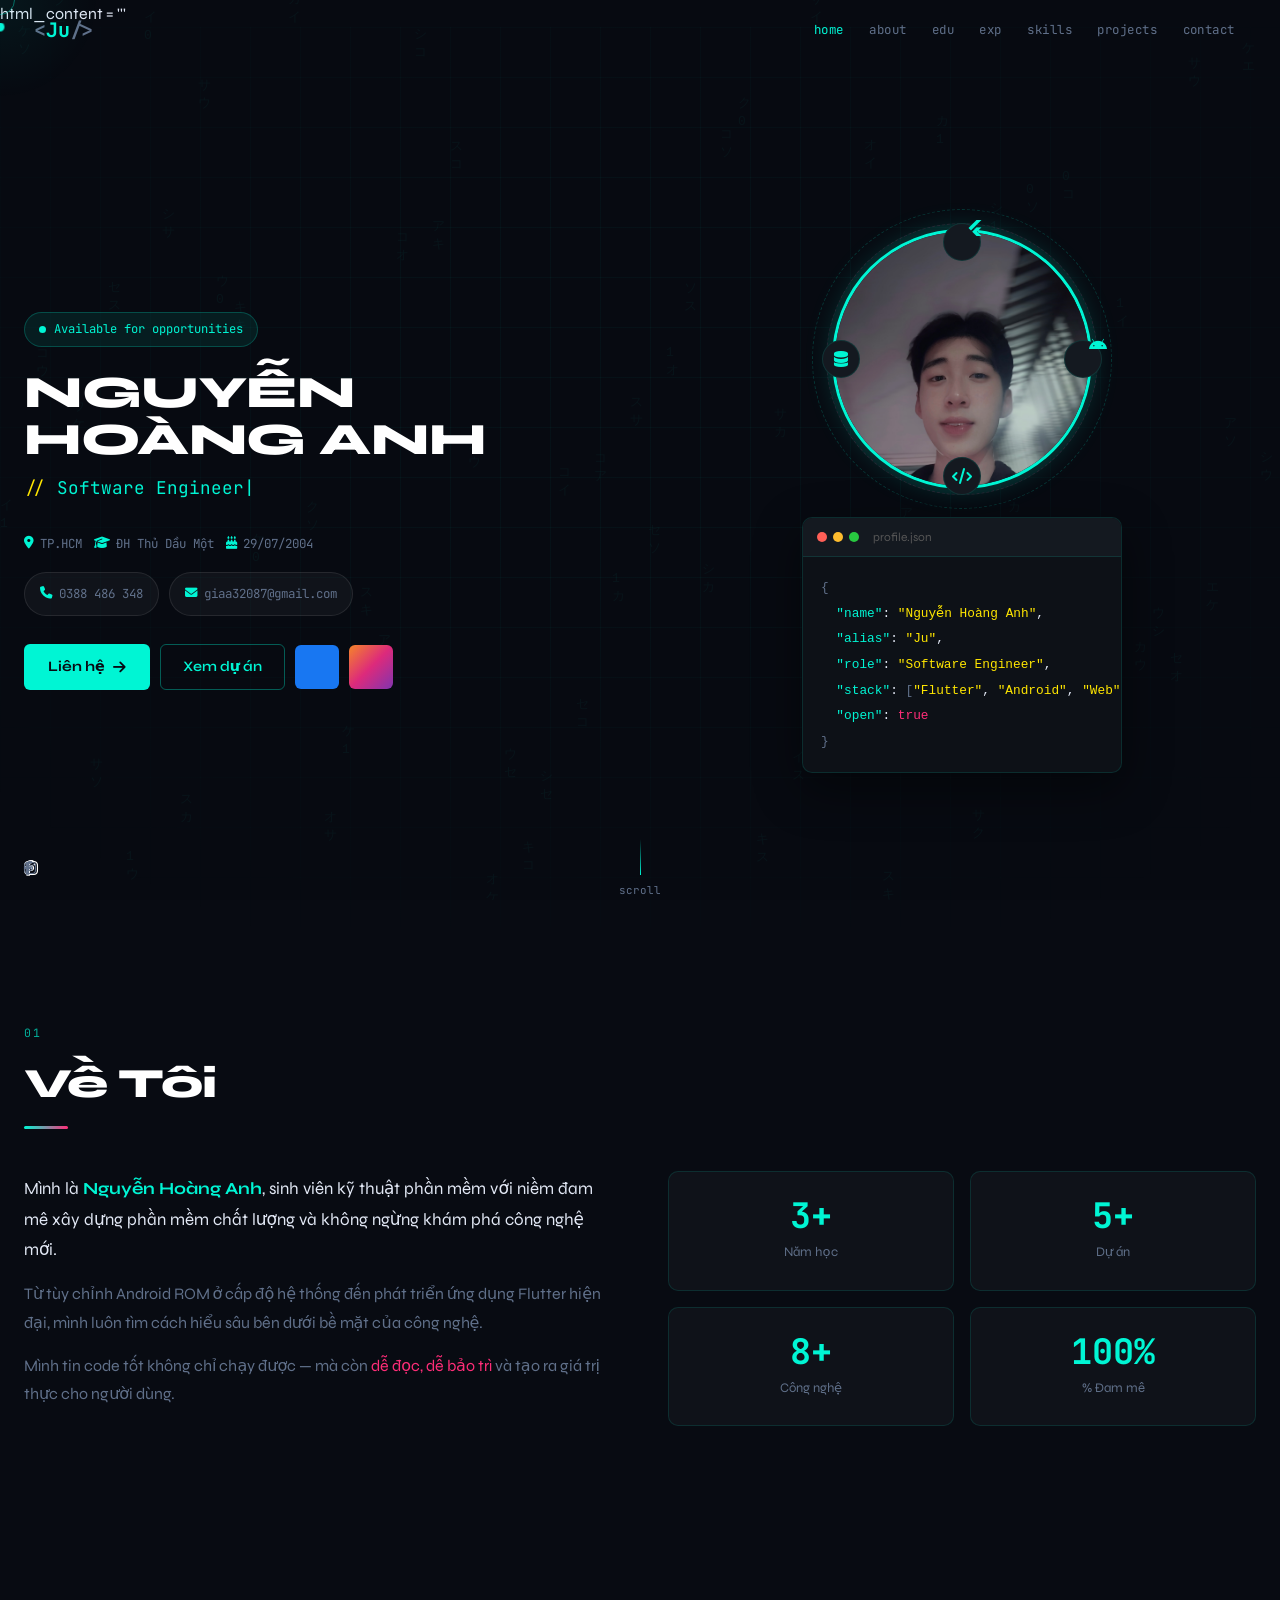
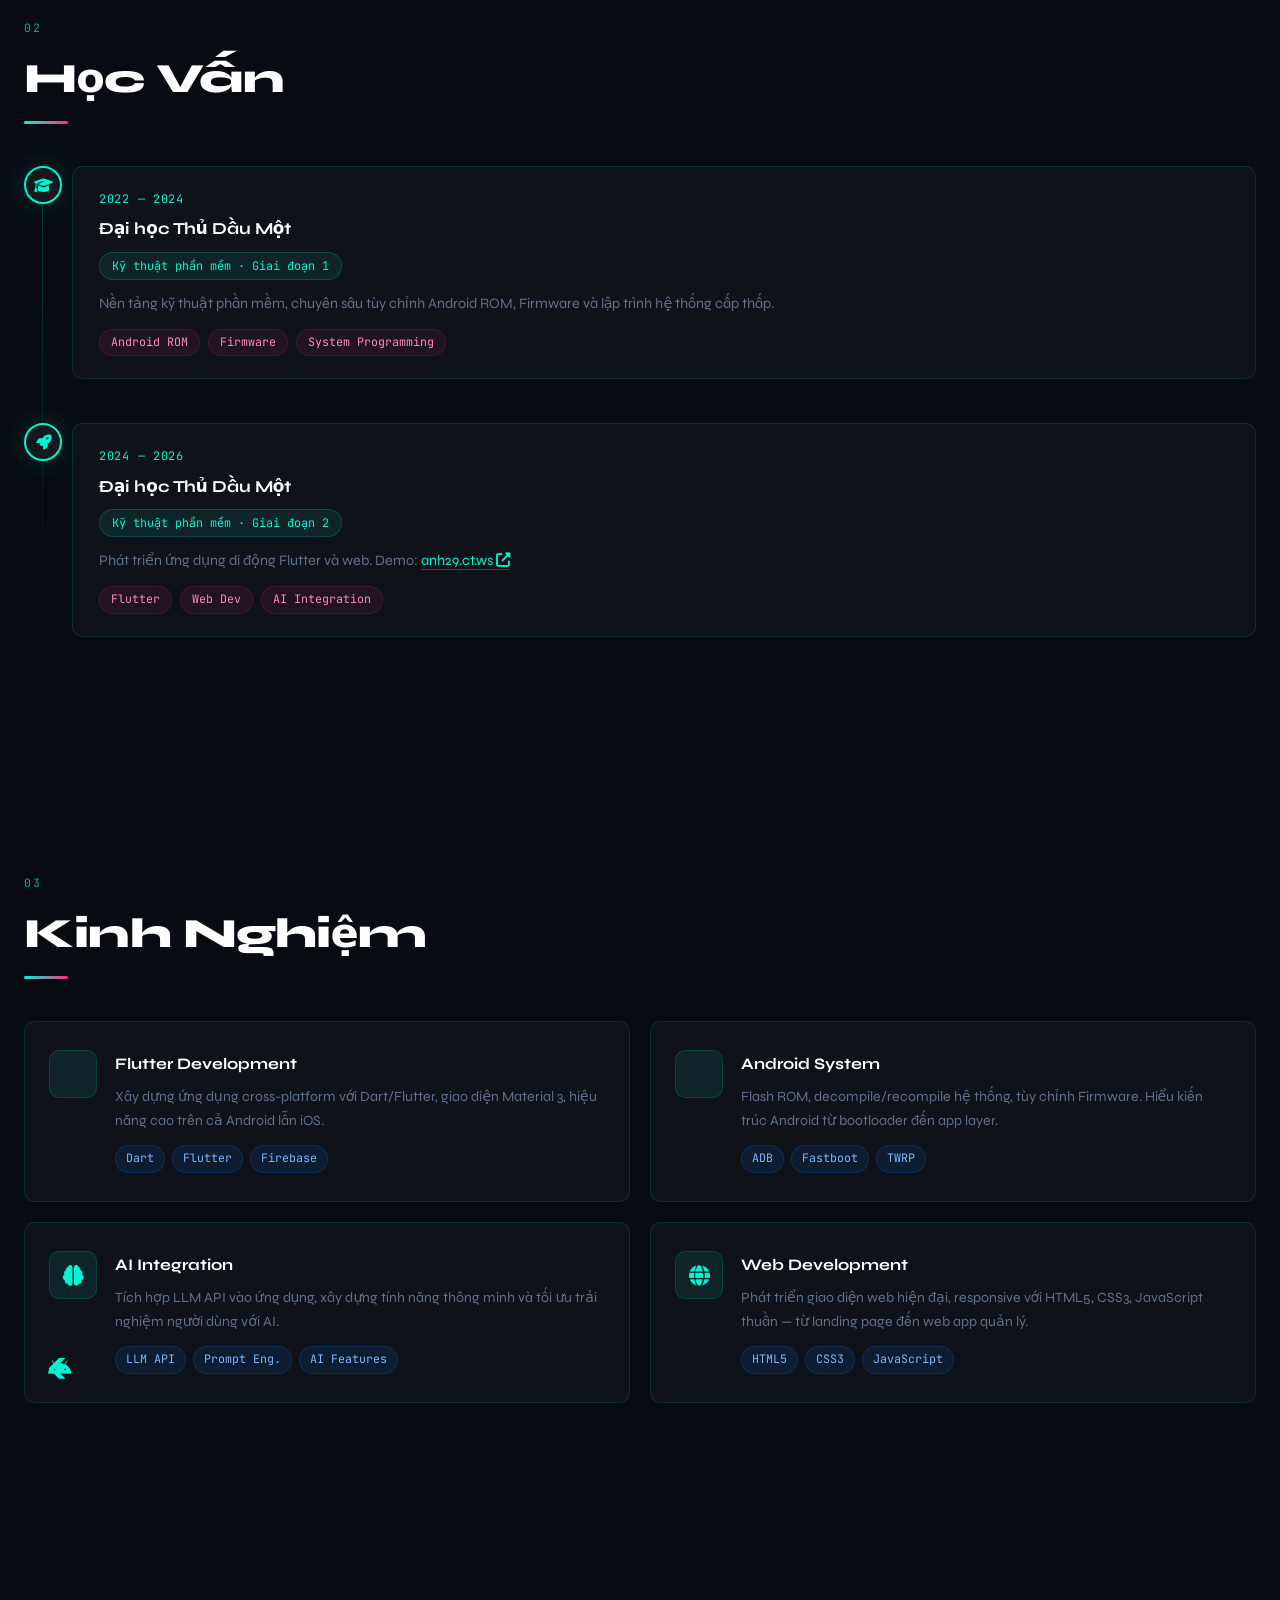
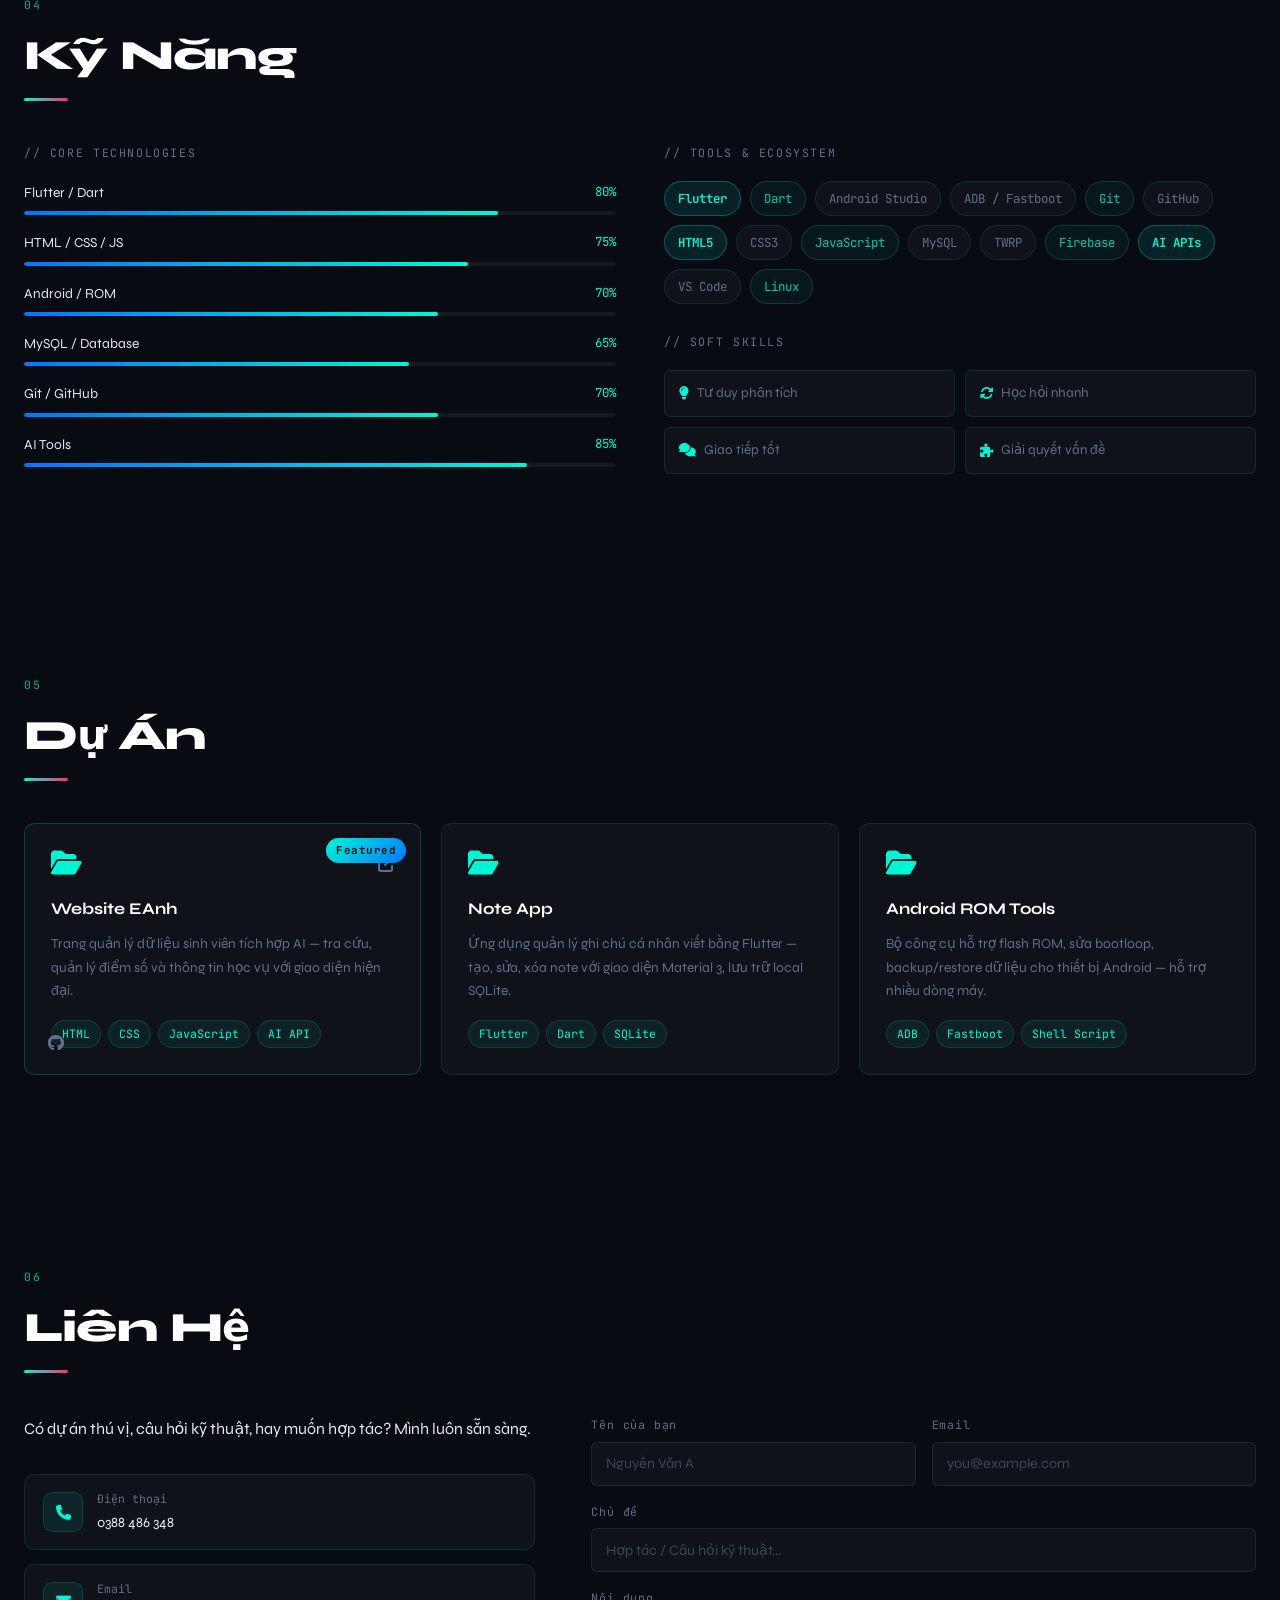
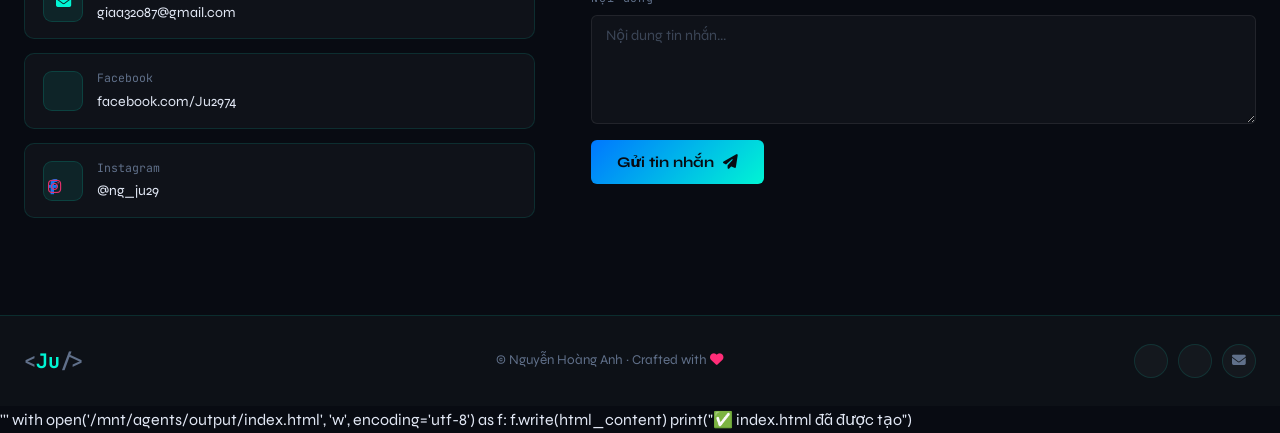
==== commit 987fd23c: "Update index.html Signed-off-by: Ju <giaa32087@gmail.com>" ====
--- a/index.html
+++ b/index.html
@@ -1,45 +1,32 @@
-<!DOCTYPE html>
+
+html_content = '''<!DOCTYPE html>
 <html lang="vi">
 <head>
     <meta charset="UTF-8">
-    <meta name="viewport" content="width=device-width, initial-scale=1.0, viewport-fit=cover">
+    <meta name="viewport" content="width=device-width, initial-scale=1.0, maximum-scale=5.0">
+    <meta name="description" content="Portfolio của Nguyễn Hoàng Anh (Ju) — Flutter Developer, Android Engineer, Web Developer">
+    <meta name="theme-color" content="#080b12">
+    <meta name="color-scheme" content="dark">
     <title>Nguyễn Hoàng Anh | Software Engineer</title>
-    <meta name="description" content="Portfolio của Nguyễn Hoàng Anh (Ju) — Flutter Developer, Android Engineer, Web Developer">
-    <meta name="keywords" content="Nguyễn Hoàng Anh, Ju, Flutter Developer, Android, Web Developer, Portfolio">
-    <meta name="author" content="Nguyễn Hoàng Anh">
-    <meta property="og:title" content="Nguyễn Hoàng Anh | Software Engineer">
-    <meta property="og:description" content="Portfolio — Flutter Developer, Android Engineer, Web Developer">
-    <meta property="og:type" content="website">
+    <link rel="preconnect" href="https://fonts.googleapis.com">
+    <link rel="preconnect" href="https://cdnjs.cloudflare.com" crossorigin>
+    <link href="https://fonts.googleapis.com/css2?family=JetBrains+Mono:wght@400;500;700&family=Syne:wght@600;700;800&display=swap" rel="stylesheet">
+    <link rel="stylesheet" href="https://cdnjs.cloudflare.com/ajax/libs/font-awesome/6.4.0/css/all.min.css">
     <link rel="stylesheet" href="styles.css">
-    <link rel="stylesheet" href="https://cdnjs.cloudflare.com/ajax/libs/font-awesome/6.4.0/css/all.min.css">
 </head>
 <body>
 
-<!-- Loading Screen -->
-<div class="loader" id="loader">
-    <div class="loader-inner">
-        <div class="loader-ring"></div>
-        <div class="loader-logo">&lt;Ju/&gt;</div>
-    </div>
-</div>
-
-<!-- Scroll Progress Bar -->
-<div class="scroll-progress" id="scrollProgress"></div>
-
 <!-- Custom Cursor -->
-<div class="cursor" id="cursor"></div>
-<div class="cursor-trail" id="cursorTrail"></div>
+<div class="cursor" id="cursor" aria-hidden="true"></div>
+<div class="cursor-trail" id="cursorTrail" aria-hidden="true"></div>
 
 <!-- Canvas Matrix -->
-<canvas id="matrix"></canvas>
-
-<!-- Floating Particles Canvas -->
-<canvas id="particles"></canvas>
+<canvas id="matrix" aria-hidden="true"></canvas>
 
 <!-- ═══ NAVBAR ═══ -->
 <nav class="navbar" id="navbar">
     <div class="nav-wrap">
-        <a href="#home" class="nav-logo">
+        <a href="#home" class="nav-logo" aria-label="Về đầu trang">
             <span class="bracket">&lt;</span>Ju<span class="bracket">/&gt;</span>
         </a>
         <ul class="nav-links" id="navLinks">
@@ -51,17 +38,12 @@
             <li><a href="#projects">projects</a></li>
             <li><a href="#contact">contact</a></li>
         </ul>
-        <div class="nav-actions">
-            <button class="theme-toggle" id="themeToggle" aria-label="Toggle theme">
-                <i class="fas fa-moon"></i>
-            </button>
-            <button class="burger" id="burger" aria-label="Toggle menu">
-                <span></span><span></span><span></span>
-            </button>
-        </div>
+        <button class="burger" id="burger" aria-label="Toggle menu" aria-expanded="false" aria-controls="mobileNav">
+            <span></span><span></span><span></span>
+        </button>
     </div>
     <!-- Mobile dropdown -->
-    <div class="mobile-nav" id="mobileNav">
+    <div class="mobile-nav" id="mobileNav" aria-hidden="true">
         <a href="#home">home</a>
         <a href="#about">about</a>
         <a href="#education">education</a>
@@ -74,14 +56,21 @@
 
 <!-- ═══ HERO ═══ -->
 <section id="home" class="hero">
-    <div class="hero-grid-bg" id="heroGrid"></div>
+    <div class="hero-grid-bg"></div>
+    <div class="hero-particles" id="heroParticles" aria-hidden="true"></div>
     <div class="hero-content">
         <!-- LEFT -->
         <div class="hero-left">
             <div class="status-pill">
                 <span class="dot-live"></span> Available for opportunities
             </div>
-            <h1 class="hero-name" id="heroName">NGUYỄN HOÀNG ANH</h1>
+            <h1 class="hero-name" id="heroName">
+                <span class="char">N</span><span class="char">G</span><span class="char">U</span><span class="char">Y</span><span class="char">Ễ</span><span class="char">N</span>
+                <span class="char"> </span>
+                <span class="char">H</span><span class="char">O</span><span class="char">À</span><span class="char">N</span><span class="char">G</span>
+                <span class="char"> </span>
+                <span class="char">A</span><span class="char">N</span><span class="char">H</span>
+            </h1>
             <p class="hero-role">
                 <span class="comment">// </span>
                 <span id="typed"></span><span class="blink-bar">|</span>
@@ -98,25 +87,24 @@
             <div class="hero-btns">
                 <a href="#contact" class="btn-solid magnetic-btn">Liên hệ <i class="fas fa-arrow-right"></i></a>
                 <a href="#projects" class="btn-ghost magnetic-btn">Xem dự án</a>
-                <a href="https://www.facebook.com/Ju2974" target="_blank" class="btn-icon" style="background:#1877f2"><i class="fab fa-facebook-f"></i></a>
-                <a href="https://www.instagram.com/ng_ju29/" target="_blank" class="btn-icon" style="background:linear-gradient(135deg,#f58529,#dd2a7b,#8134af)"><i class="fab fa-instagram"></i></a>
+                <a href="https://www.facebook.com/Ju2974" target="_blank" rel="noopener noreferrer" class="btn-icon magnetic-btn" style="background:#1877f2" aria-label="Facebook"><i class="fab fa-facebook-f"></i></a>
+                <a href="https://www.instagram.com/ng_ju29/" target="_blank" rel="noopener noreferrer" class="btn-icon magnetic-btn" style="background:linear-gradient(135deg,#f58529,#dd2a7b,#8134af)" aria-label="Instagram"><i class="fab fa-instagram"></i></a>
             </div>
         </div>
         <!-- RIGHT -->
         <div class="hero-right">
-            <div class="avatar-wrap">
-                <div class="blob-bg"></div>
+            <div class="avatar-wrap" id="avatarWrap">
                 <div class="avatar-ring r1"></div>
                 <div class="avatar-ring r2"></div>
                 <div class="avatar-img">
-                    <img src="./profile.jpg" alt="Nguyễn Hoàng Anh" id="profileImg" loading="eager" decoding="sync">
-                </div>
-                <div class="orbit o1"><i class="fab fa-flutter"></i></div>
-                <div class="orbit o2"><i class="fab fa-android"></i></div>
-                <div class="orbit o3"><i class="fas fa-code"></i></div>
-                <div class="orbit o4"><i class="fas fa-database"></i></div>
-            </div>
-            <div class="code-snippet">
+                    <img src="./profile.jpg" alt="Nguyễn Hoàng Anh" id="profileImg" loading="eager" decoding="sync" width="260" height="260">
+                </div>
+                <div class="orbit o1" data-tooltip="Flutter"><i class="fab fa-flutter"></i></div>
+                <div class="orbit o2" data-tooltip="Android"><i class="fab fa-android"></i></div>
+                <div class="orbit o3" data-tooltip="Code"><i class="fas fa-code"></i></div>
+                <div class="orbit o4" data-tooltip="Database"><i class="fas fa-database"></i></div>
+            </div>
+            <div class="code-snippet" id="codeSnippet">
                 <div class="snippet-bar">
                     <span class="s-dot" style="background:#ff5f57"></span>
                     <span class="s-dot" style="background:#febc2e"></span>
@@ -144,7 +132,7 @@
     <div class="wrap">
         <div class="sec-head reveal">
             <span class="sec-num">01</span>
-            <h2 class="scramble-text">Về Tôi</h2>
+            <h2>Về Tôi</h2>
         </div>
         <div class="about-grid reveal">
             <div class="about-text">
@@ -153,10 +141,22 @@
                 <p>Mình tin code tốt không chỉ chạy được — mà còn <em>dễ đọc, dễ bảo trì</em> và tạo ra giá trị thực cho người dùng.</p>
             </div>
             <div class="stats-grid">
-                <div class="stat-box"><span class="stat-n" data-to="3">0</span><span class="stat-l">Năm học</span></div>
-                <div class="stat-box"><span class="stat-n" data-to="5">0</span><span class="stat-l">Dự án</span></div>
-                <div class="stat-box"><span class="stat-n" data-to="8">0</span><span class="stat-l">Công nghệ</span></div>
-                <div class="stat-box"><span class="stat-n" data-to="100">0</span><span class="stat-l">% Đam mê</span></div>
+                <div class="stat-box" data-tilt>
+                    <span class="stat-n" data-to="3">0</span>
+                    <span class="stat-l">Năm học</span>
+                </div>
+                <div class="stat-box" data-tilt>
+                    <span class="stat-n" data-to="5">0</span>
+                    <span class="stat-l">Dự án</span>
+                </div>
+                <div class="stat-box" data-tilt>
+                    <span class="stat-n" data-to="8">0</span>
+                    <span class="stat-l">Công nghệ</span>
+                </div>
+                <div class="stat-box" data-tilt>
+                    <span class="stat-n" data-to="100">0</span>
+                    <span class="stat-l">% Đam mê</span>
+                </div>
             </div>
         </div>
     </div>
@@ -167,13 +167,13 @@
     <div class="wrap">
         <div class="sec-head reveal">
             <span class="sec-num">02</span>
-            <h2 class="scramble-text">Học Vấn</h2>
+            <h2>Học Vấn</h2>
         </div>
         <div class="timeline reveal">
             <div class="tl-line"></div>
-            <div class="tl-item stagger-item">
+            <div class="tl-item">
                 <div class="tl-icon"><i class="fas fa-graduation-cap"></i></div>
-                <div class="tl-body">
+                <div class="tl-body" data-tilt>
                     <span class="tl-date">2022 — 2024</span>
                     <h3>Đại học Thủ Dầu Một</h3>
                     <span class="tl-tag">Kỹ thuật phần mềm · Giai đoạn 1</span>
@@ -181,13 +181,13 @@
                     <div class="tl-chips"><span>Android ROM</span><span>Firmware</span><span>System Programming</span></div>
                 </div>
             </div>
-            <div class="tl-item stagger-item">
+            <div class="tl-item">
                 <div class="tl-icon"><i class="fas fa-rocket"></i></div>
-                <div class="tl-body">
+                <div class="tl-body" data-tilt>
                     <span class="tl-date">2024 — 2026</span>
                     <h3>Đại học Thủ Dầu Một</h3>
                     <span class="tl-tag">Kỹ thuật phần mềm · Giai đoạn 2</span>
-                    <p>Phát triển ứng dụng di động Flutter và web. Demo: <a href="https://anh29.ct.ws" target="_blank" class="tl-link">anh29.ct.ws <i class="fas fa-external-link-alt"></i></a></p>
+                    <p>Phát triển ứng dụng di động Flutter và web. Demo: <a href="https://anh29.ct.ws" target="_blank" rel="noopener noreferrer" class="tl-link">anh29.ct.ws <i class="fas fa-external-link-alt"></i></a></p>
                     <div class="tl-chips"><span>Flutter</span><span>Web Dev</span><span>AI Integration</span></div>
                 </div>
             </div>
@@ -200,10 +200,10 @@
     <div class="wrap">
         <div class="sec-head reveal">
             <span class="sec-num">03</span>
-            <h2 class="scramble-text">Kinh Nghiệm</h2>
+            <h2>Kinh Nghiệm</h2>
         </div>
         <div class="exp-grid reveal">
-            <div class="exp-card stagger-item">
+            <div class="exp-card" data-tilt>
                 <div class="exp-ico"><i class="fab fa-flutter"></i></div>
                 <div>
                     <h3>Flutter Development</h3>
@@ -211,7 +211,7 @@
                     <div class="chip-row"><span>Dart</span><span>Flutter</span><span>Firebase</span></div>
                 </div>
             </div>
-            <div class="exp-card stagger-item">
+            <div class="exp-card" data-tilt>
                 <div class="exp-ico"><i class="fab fa-android"></i></div>
                 <div>
                     <h3>Android System</h3>
@@ -219,7 +219,7 @@
                     <div class="chip-row"><span>ADB</span><span>Fastboot</span><span>TWRP</span></div>
                 </div>
             </div>
-            <div class="exp-card stagger-item">
+            <div class="exp-card" data-tilt>
                 <div class="exp-ico"><i class="fas fa-brain"></i></div>
                 <div>
                     <h3>AI Integration</h3>
@@ -227,7 +227,7 @@
                     <div class="chip-row"><span>LLM API</span><span>Prompt Eng.</span><span>AI Features</span></div>
                 </div>
             </div>
-            <div class="exp-card stagger-item">
+            <div class="exp-card" data-tilt>
                 <div class="exp-ico"><i class="fas fa-globe"></i></div>
                 <div>
                     <h3>Web Development</h3>
@@ -244,7 +244,7 @@
     <div class="wrap">
         <div class="sec-head reveal">
             <span class="sec-num">04</span>
-            <h2 class="scramble-text">Kỹ Năng</h2>
+            <h2>Kỹ Năng</h2>
         </div>
         <div class="skills-layout reveal">
             <div class="skill-bars">
@@ -300,33 +300,32 @@
     <div class="wrap">
         <div class="sec-head reveal">
             <span class="sec-num">05</span>
-            <h2 class="scramble-text">Dự Án</h2>
+            <h2>Dự Án</h2>
         </div>
         <div class="proj-grid reveal">
-            <div class="proj-card featured stagger-item">
-                <div class="proj-glow"></div>
+            <div class="proj-card featured" data-tilt>
                 <div class="proj-top">
                     <i class="fas fa-folder-open proj-folder"></i>
-                    <a href="https://anh29.ct.ws" target="_blank" class="proj-ext"><i class="fas fa-external-link-alt"></i></a>
+                    <a href="https://anh29.ct.ws" target="_blank" rel="noopener noreferrer" class="proj-ext" aria-label="Xem dự án"><i class="fas fa-external-link-alt"></i></a>
                 </div>
                 <h3>Website EAnh</h3>
                 <p>Trang quản lý dữ liệu sinh viên tích hợp AI — tra cứu, quản lý điểm số và thông tin học vụ với giao diện hiện đại.</p>
                 <div class="proj-chips"><span>HTML</span><span>CSS</span><span>JavaScript</span><span>AI API</span></div>
                 <span class="proj-badge">Featured</span>
             </div>
-            <div class="proj-card stagger-item">
+            <div class="proj-card" data-tilt>
                 <div class="proj-top">
                     <i class="fas fa-folder-open proj-folder"></i>
-                    <a href="#" class="proj-ext"><i class="fab fa-github"></i></a>
+                    <a href="#" class="proj-ext" aria-label="GitHub"><i class="fab fa-github"></i></a>
                 </div>
                 <h3>Note App</h3>
                 <p>Ứng dụng quản lý ghi chú cá nhân viết bằng Flutter — tạo, sửa, xóa note với giao diện Material 3, lưu trữ local SQLite.</p>
                 <div class="proj-chips"><span>Flutter</span><span>Dart</span><span>SQLite</span></div>
             </div>
-            <div class="proj-card stagger-item">
+            <div class="proj-card" data-tilt>
                 <div class="proj-top">
                     <i class="fas fa-folder-open proj-folder"></i>
-                    <a href="#" class="proj-ext"><i class="fab fa-github"></i></a>
+                    <a href="#" class="proj-ext" aria-label="GitHub"><i class="fab fa-github"></i></a>
                 </div>
                 <h3>Android ROM Tools</h3>
                 <p>Bộ công cụ hỗ trợ flash ROM, sửa bootloop, backup/restore dữ liệu cho thiết bị Android — hỗ trợ nhiều dòng máy.</p>
@@ -341,7 +340,7 @@
     <div class="wrap">
         <div class="sec-head reveal">
             <span class="sec-num">06</span>
-            <h2 class="scramble-text">Liên Hệ</h2>
+            <h2>Liên Hệ</h2>
         </div>
         <div class="contact-layout reveal">
             <div class="contact-left">
@@ -355,34 +354,34 @@
                         <div class="c-ico"><i class="fas fa-envelope"></i></div>
                         <div><span class="c-lbl">Email</span><span class="c-val">giaa32087@gmail.com</span></div>
                     </a>
-                    <a href="https://www.facebook.com/Ju2974" target="_blank" class="c-link">
+                    <a href="https://www.facebook.com/Ju2974" target="_blank" rel="noopener noreferrer" class="c-link">
                         <div class="c-ico" style="color:#1877f2"><i class="fab fa-facebook-f"></i></div>
                         <div><span class="c-lbl">Facebook</span><span class="c-val">facebook.com/Ju2974</span></div>
                     </a>
-                    <a href="https://www.instagram.com/ng_ju29/" target="_blank" class="c-link">
+                    <a href="https://www.instagram.com/ng_ju29/" target="_blank" rel="noopener noreferrer" class="c-link">
                         <div class="c-ico" style="color:#e1306c"><i class="fab fa-instagram"></i></div>
                         <div><span class="c-lbl">Instagram</span><span class="c-val">@ng_ju29</span></div>
                     </a>
                 </div>
             </div>
-            <form class="contact-form" id="contactForm">
+            <form class="contact-form" id="contactForm" novalidate>
                 <div class="form-row">
                     <div class="form-group">
-                        <label>Tên của bạn</label>
-                        <input type="text" placeholder="Nguyễn Văn A" required>
+                        <label for="contactName">Tên của bạn</label>
+                        <input type="text" id="contactName" name="name" placeholder="Nguyễn Văn A" required autocomplete="name">
                     </div>
                     <div class="form-group">
-                        <label>Email</label>
-                        <input type="email" placeholder="you@example.com" required>
+                        <label for="contactEmail">Email</label>
+                        <input type="email" id="contactEmail" name="email" placeholder="you@example.com" required autocomplete="email">
                     </div>
                 </div>
                 <div class="form-group">
-                    <label>Chủ đề</label>
-                    <input type="text" placeholder="Hợp tác / Câu hỏi kỹ thuật..." required>
+                    <label for="contactSubject">Chủ đề</label>
+                    <input type="text" id="contactSubject" name="subject" placeholder="Hợp tác / Câu hỏi kỹ thuật..." required>
                 </div>
                 <div class="form-group">
-                    <label>Nội dung</label>
-                    <textarea rows="5" placeholder="Nội dung tin nhắn..." required></textarea>
+                    <label for="contactMessage">Nội dung</label>
+                    <textarea id="contactMessage" name="message" rows="5" placeholder="Nội dung tin nhắn..." required></textarea>
                 </div>
                 <button type="submit" class="btn-submit magnetic-btn">
                     Gửi tin nhắn <i class="fas fa-paper-plane"></i>
@@ -396,34 +395,23 @@
 <footer class="footer">
     <div class="footer-inner">
         <span class="nav-logo"><span class="bracket">&lt;</span>Ju<span class="bracket">/&gt;</span></span>
-        <p>&copy; 2026 Nguyễn Hoàng Anh &middot; Crafted with <i class="fas fa-heart" style="color:#ff2d78"></i></p>
+        <p>© <span id="year"></span> Nguyễn Hoàng Anh · Crafted with <i class="fas fa-heart" style="color:#ff2d78"></i></p>
         <div class="foot-soc">
-            <a href="https://www.facebook.com/Ju2974" target="_blank"><i class="fab fa-facebook-f"></i></a>
-            <a href="https://www.instagram.com/ng_ju29/" target="_blank"><i class="fab fa-instagram"></i></a>
-            <a href="mailto:giaa32087@gmail.com"><i class="fas fa-envelope"></i></a>
+            <a href="https://www.facebook.com/Ju2974" target="_blank" rel="noopener noreferrer" aria-label="Facebook"><i class="fab fa-facebook-f"></i></a>
+            <a href="https://www.instagram.com/ng_ju29/" target="_blank" rel="noopener noreferrer" aria-label="Instagram"><i class="fab fa-instagram"></i></a>
+            <a href="mailto:giaa32087@gmail.com" aria-label="Email"><i class="fas fa-envelope"></i></a>
         </div>
     </div>
 </footer>
 
-<!-- Back to top -->
 <button class="back-top" id="backTop" aria-label="Về đầu trang"><i class="fas fa-chevron-up"></i></button>
-
-<!-- Floating Action Button -->
-<div class="fab" id="fab">
-    <button class="fab-toggle" id="fabToggle" aria-label="Quick links">
-        <i class="fas fa-plus"></i>
-    </button>
-    <div class="fab-menu" id="fabMenu">
-        <a href="tel:0388486348" class="fab-item" title="Gọi"><i class="fas fa-phone"></i></a>
-        <a href="mailto:giaa32087@gmail.com" class="fab-item" title="Email"><i class="fas fa-envelope"></i></a>
-        <a href="https://www.facebook.com/Ju2974" target="_blank" class="fab-item" title="Facebook"><i class="fab fa-facebook-f"></i></a>
-        <a href="#home" class="fab-item" title="Về đầu"><i class="fas fa-arrow-up"></i></a>
-    </div>
-</div>
-
-<!-- Toast -->
-<div class="toast" id="toast"></div>
+<div class="toast" id="toast" role="status" aria-live="polite"></div>
 
 <script src="script.js"></script>
 </body>
-</html>
+</html>'''
+
+with open('/mnt/agents/output/index.html', 'w', encoding='utf-8') as f:
+    f.write(html_content)
+
+print("✅ index.html đã được tạo")
--- a/styles.css
+++ b/styles.css
@@ -1,17 +1,17 @@
 /* ═══════════════════════════════════════════════
    PORTFOLIO — NGUYỄN HOÀNG ANH (Ju)
-   styles.css — Complete, no external deps
+   styles.css — Improved & Optimized
    ═══════════════════════════════════════════════ */
 
-/* ── Google Fonts (với fallback system font) ── */
+/* ── Google Fonts ── */
 @import url('https://fonts.googleapis.com/css2?family=JetBrains+Mono:wght@400;500;700&family=Syne:wght@600;700;800&display=swap');
 
 /* ── Variables ── */
 :root {
-    --c: #00f5d4;          /* primary cyan */
-    --c2: #0077ff;         /* secondary blue */
-    --acc: #ff2d78;        /* accent pink */
-    --acc2: #ffe600;       /* yellow */
+    --c: #00f5d4;
+    --c2: #0077ff;
+    --acc: #ff2d78;
+    --acc2: #ffe600;
     --bg: #080b12;
     --bg2: #0d1117;
     --bg3: #141920;
@@ -20,26 +20,112 @@
     --border: rgba(0,245,212,0.12);
     --card: rgba(255,255,255,0.03);
     --glow: 0 0 28px rgba(0,245,212,0.18);
+    --glow-strong: 0 0 40px rgba(0,245,212,0.3);
     --f1: 'Syne', 'Trebuchet MS', system-ui, sans-serif;
     --f2: 'JetBrains Mono', 'Consolas', 'Courier New', monospace;
     --nav: 60px;
     --r: 10px;
     --t: .28s ease;
+    --fab-size: 50px;
+}
+
+/* ── Light Theme ── */
+[data-theme="light"] {
+    --bg: #f0f2f5;
+    --bg2: #ffffff;
+    --bg3: #e8eaed;
+    --text: #1a1a2e;
+    --mute: #5a6070;
+    --border: rgba(0,100,180,0.12);
+    --card: rgba(0,0,0,0.02);
+    --glow: 0 0 28px rgba(0,100,180,0.12);
+    --glow-strong: 0 0 40px rgba(0,100,180,0.2);
+}
+
+/* ── Reduced Motion ── */
+@media (prefers-reduced-motion: reduce) {
+    *, *::before, *::after {
+        animation-duration: 0.01ms !important;
+        animation-iteration-count: 1 !important;
+        transition-duration: 0.01ms !important;
+    }
+    .loader { display: none !important; }
 }
 
 /* ── Reset ── */
 *, *::before, *::after { margin: 0; padding: 0; box-sizing: border-box; }
-html { scroll-behavior: smooth; }
+html { scroll-behavior: smooth; -webkit-text-size-adjust: 100%; }
 body {
     background: var(--bg);
     color: var(--text);
     font-family: var(--f1);
     line-height: 1.7;
     overflow-x: hidden;
+    -webkit-font-smoothing: antialiased;
+    -moz-osx-font-smoothing: grayscale;
 }
 a { text-decoration: none; color: inherit; }
 img { display: block; max-width: 100%; }
-button { font-family: var(--f1); }
+button { font-family: var(--f1); cursor: pointer; }
+::selection { background: rgba(0,245,212,0.25); color: #fff; }
+
+/* ═══ LOADING SCREEN ═══ */
+.loader {
+    position: fixed;
+    inset: 0;
+    z-index: 99999;
+    background: var(--bg);
+    display: flex;
+    align-items: center;
+    justify-content: center;
+    transition: opacity .5s ease, visibility .5s ease;
+}
+.loader.hidden {
+    opacity: 0;
+    visibility: hidden;
+    pointer-events: none;
+}
+.loader-inner {
+    position: relative;
+    display: flex;
+    align-items: center;
+    justify-content: center;
+}
+.loader-ring {
+    width: 80px;
+    height: 80px;
+    border-radius: 50%;
+    border: 3px solid transparent;
+    border-top-color: var(--c);
+    border-right-color: var(--acc);
+    animation: loaderSpin 1s linear infinite;
+    position: absolute;
+}
+@keyframes loaderSpin { to { transform: rotate(360deg); } }
+.loader-logo {
+    font-family: var(--f2);
+    font-size: 1.4rem;
+    font-weight: 700;
+    color: var(--c);
+    animation: loaderPulse 1.5s ease-in-out infinite;
+}
+@keyframes loaderPulse {
+    0%, 100% { opacity: 1; transform: scale(1); }
+    50% { opacity: .5; transform: scale(.92); }
+}
+
+/* ═══ SCROLL PROGRESS BAR ═══ */
+.scroll-progress {
+    position: fixed;
+    top: 0;
+    left: 0;
+    height: 3px;
+    background: linear-gradient(90deg, var(--c), var(--c2), var(--acc));
+    z-index: 10000;
+    width: 0%;
+    transition: width .1s linear;
+    will-change: width;
+}
 
 /* ── Matrix Canvas ── */
 #matrix {
@@ -52,6 +138,16 @@
     height: 100%;
 }
 
+/* ── Particles Canvas ── */
+#particles {
+    position: fixed;
+    inset: 0;
+    z-index: 0;
+    pointer-events: none;
+    width: 100%;
+    height: 100%;
+}
+
 /* ── Cursor ── */
 .cursor {
     width: 9px; height: 9px;
@@ -64,6 +160,7 @@
     transition: background .15s, transform .1s;
     mix-blend-mode: screen;
     display: none;
+    will-change: left, top;
 }
 .cursor-trail {
     width: 30px; height: 30px;
@@ -75,9 +172,21 @@
     transform: translate(-50%,-50%);
     transition: width .22s, height .22s, border-color .22s;
     display: none;
+    will-change: left, top;
+}
+.cursor-glow {
+    width: 200px; height: 200px;
+    background: radial-gradient(circle, rgba(0,245,212,0.06) 0%, transparent 70%);
+    border-radius: 50%;
+    position: fixed;
+    pointer-events: none;
+    z-index: 9997;
+    transform: translate(-50%,-50%);
+    display: none;
+    will-change: left, top;
 }
 @media (pointer: fine) {
-    .cursor, .cursor-trail { display: block; }
+    .cursor, .cursor-trail, .cursor-glow { display: block; }
     body { cursor: none; }
     a, button { cursor: none; }
 }
@@ -93,7 +202,11 @@
 .navbar.solid {
     background: rgba(8,11,18,.96);
     backdrop-filter: blur(16px);
+    -webkit-backdrop-filter: blur(16px);
     box-shadow: 0 1px 0 var(--border), 0 4px 24px rgba(0,0,0,.5);
+}
+[data-theme="light"] .navbar.solid {
+    background: rgba(240,242,245,.96);
 }
 .nav-wrap {
     max-width: 1260px;
@@ -108,14 +221,27 @@
     font-family: var(--f2);
     font-size: 1.25rem;
     font-weight: 700;
-    color: var(--text);
+    color: var(--c);
 }
 .bracket { color: var(--mute); }
-.nav-logo span.bracket:first-child + span, .nav-logo { color: var(--c); }
-.nav-logo { color: var(--text); }
-.nav-logo .bracket { color: var(--mute); }
-/* logo text color */
-.nav-logo { color: var(--text); font-family: var(--f2); font-size:1.25rem; font-weight:700; }
+.nav-actions {
+    display: flex;
+    align-items: center;
+    gap: 8px;
+}
+.theme-toggle {
+    width: 38px; height: 38px;
+    border-radius: 50%;
+    background: var(--card);
+    border: 1px solid var(--border);
+    color: var(--mute);
+    font-size: .85rem;
+    display: flex;
+    align-items: center;
+    justify-content: center;
+    transition: all var(--t);
+}
+.theme-toggle:hover { color: var(--c); border-color: rgba(0,245,212,.3); }
 
 .nav-links {
     display: flex;
@@ -130,6 +256,9 @@
     border-radius: 5px;
     transition: color var(--t), background var(--t);
     letter-spacing: .04em;
+    min-height: 44px;
+    display: flex;
+    align-items: center;
 }
 .nav-links a:hover { color: var(--c); background: rgba(0,245,212,.07); }
 .nav-links a.active { color: var(--c); }
@@ -141,7 +270,10 @@
     background: none;
     border: none;
     padding: 8px;
-    cursor: pointer;
+    min-width: 44px;
+    min-height: 44px;
+    align-items: center;
+    justify-content: center;
 }
 .burger span {
     display: block;
@@ -161,9 +293,13 @@
     background: rgba(8,11,18,.98);
     border-bottom: 1px solid var(--border);
     backdrop-filter: blur(16px);
+    -webkit-backdrop-filter: blur(16px);
     overflow: hidden;
     max-height: 0;
     transition: max-height .36s ease;
+}
+[data-theme="light"] .mobile-nav {
+    background: rgba(240,242,245,.98);
 }
 .mobile-nav.open { max-height: 400px; }
 .mobile-nav a {
@@ -173,6 +309,9 @@
     padding: 13px 28px;
     border-left: 2px solid transparent;
     transition: color .2s, border-color .2s, background .2s;
+    min-height: 44px;
+    display: flex;
+    align-items: center;
 }
 .mobile-nav a:hover { color: var(--c); border-left-color: var(--c); background: rgba(0,245,212,.04); }
 
@@ -195,6 +334,7 @@
     background-size: 50px 50px;
     mask-image: radial-gradient(ellipse 70% 70% at 50% 40%, black 30%, transparent 100%);
     -webkit-mask-image: radial-gradient(ellipse 70% 70% at 50% 40%, black 30%, transparent 100%);
+    will-change: transform;
 }
 .hero-content {
     max-width: 1260px;
@@ -241,14 +381,8 @@
     letter-spacing: -.01em;
     line-height: 1.05;
     margin-bottom: 10px;
-    /* Glitch effect subtle */
     position: relative;
 }
-.hero-name::after {
-    content: attr(id);
-    display: none; /* placeholder – real glitch via JS class */
-}
-/* Glitch animation class toggled by JS */
 .glitch {
     animation: glitch-anim .2s steps(1) forwards;
 }
@@ -306,6 +440,7 @@
     font-size: .78rem;
     color: var(--mute);
     transition: color var(--t), border-color var(--t), background var(--t);
+    min-height: 44px;
 }
 .pill-link i { color: var(--c); }
 .pill-link:hover { color: var(--c); border-color: rgba(0,245,212,.35); background: rgba(0,245,212,.06); }
@@ -327,6 +462,8 @@
     padding: 11px 24px;
     border-radius: 6px;
     transition: transform var(--t), box-shadow var(--t);
+    border: none;
+    min-height: 44px;
 }
 .btn-solid:hover { transform: translateY(-2px); box-shadow: var(--glow); }
 .btn-ghost {
@@ -340,10 +477,11 @@
     padding: 10px 22px;
     border-radius: 6px;
     transition: all var(--t);
+    min-height: 44px;
 }
 .btn-ghost:hover { background: rgba(0,245,212,.07); border-color: var(--c); transform: translateY(-2px); }
 .btn-icon {
-    width: 42px; height: 42px;
+    width: 44px; height: 44px;
     border-radius: 6px;
     display: inline-flex;
     align-items: center;
@@ -365,6 +503,22 @@
     position: relative;
     width: 260px;
     height: 260px;
+}
+/* Morphing blob behind avatar */
+.blob-bg {
+    position: absolute;
+    inset: -30px;
+    background: linear-gradient(135deg, rgba(0,245,212,.12), rgba(0,119,255,.08), rgba(255,45,120,.06));
+    border-radius: 50%;
+    filter: blur(40px);
+    animation: blobMorph 8s ease-in-out infinite;
+    z-index: 0;
+}
+@keyframes blobMorph {
+    0%, 100% { border-radius: 50% 40% 55% 45% / 50% 45% 55% 50%; transform: rotate(0deg) scale(1); }
+    25% { border-radius: 40% 55% 45% 50% / 55% 50% 45% 50%; transform: rotate(5deg) scale(1.05); }
+    50% { border-radius: 55% 45% 50% 40% / 45% 55% 50% 50%; transform: rotate(-3deg) scale(.97); }
+    75% { border-radius: 45% 50% 40% 55% / 50% 45% 50% 55%; transform: rotate(4deg) scale(1.03); }
 }
 .avatar-ring {
     position: absolute;
@@ -403,13 +557,17 @@
     color: var(--c);
     font-size: 1rem;
     z-index: 2;
-    transition: box-shadow .3s;
-}
-.orbit:hover { box-shadow: var(--glow); }
+    transition: box-shadow .3s, transform .3s;
+}
+.orbit:hover { box-shadow: var(--glow); transform: scale(1.15); }
 .o1 { top: -6px; left: 50%; transform: translateX(-50%); }
+.o1:hover { transform: translateX(-50%) scale(1.15); }
 .o2 { right: -10px; top: 50%; transform: translateY(-50%); }
+.o2:hover { transform: translateY(-50%) scale(1.15); }
 .o3 { bottom: -6px; left: 50%; transform: translateX(-50%); }
+.o3:hover { transform: translateX(-50%) scale(1.15); }
 .o4 { left: -10px; top: 50%; transform: translateY(-50%); }
+.o4:hover { transform: translateY(-50%) scale(1.15); }
 
 /* Code snippet */
 .code-snippet {
@@ -469,6 +627,7 @@
     padding: 96px 24px;
     position: relative;
     z-index: 1;
+    contain: layout style;
 }
 .wrap {
     max-width: 1260px;
@@ -500,6 +659,7 @@
     bottom: -10px; left: 0;
     width: 44px; height: 3px;
     background: linear-gradient(90deg, var(--c), var(--acc));
+    border-radius: 2px;
 }
 
 /* Reveal animation */
@@ -509,6 +669,23 @@
     transition: opacity .65s ease, transform .65s ease;
 }
 .reveal.in { opacity: 1; transform: translateY(0); }
+
+/* Stagger animation for child items */
+.stagger-item {
+    opacity: 0;
+    transform: translateY(20px);
+    transition: opacity .5s ease, transform .5s ease;
+}
+.reveal.in .stagger-item {
+    opacity: 1;
+    transform: translateY(0);
+}
+.reveal.in .stagger-item:nth-child(1) { transition-delay: .05s; }
+.reveal.in .stagger-item:nth-child(2) { transition-delay: .12s; }
+.reveal.in .stagger-item:nth-child(3) { transition-delay: .19s; }
+.reveal.in .stagger-item:nth-child(4) { transition-delay: .26s; }
+.reveal.in .stagger-item:nth-child(5) { transition-delay: .33s; }
+.reveal.in .stagger-item:nth-child(6) { transition-delay: .40s; }
 
 /* ── About ── */
 .about-grid {
@@ -536,7 +713,20 @@
     display: flex;
     flex-direction: column;
     gap: 8px;
-}
+    position: relative;
+    overflow: hidden;
+}
+.stat-box::before {
+    content: '';
+    position: absolute;
+    top: 0; left: 0; right: 0;
+    height: 2px;
+    background: linear-gradient(90deg, var(--c), var(--c2));
+    transform: scaleX(0);
+    transform-origin: left;
+    transition: transform .4s;
+}
+.stat-box:hover::before { transform: scaleX(1); }
 .stat-box:hover { border-color: rgba(0,245,212,.3); background: rgba(0,245,212,.05); transform: translateY(-4px); box-shadow: var(--glow); }
 .stat-n {
     font-family: var(--f2);
@@ -728,6 +918,9 @@
     color: var(--mute);
     cursor: default;
     transition: all var(--t);
+    min-height: 32px;
+    display: inline-flex;
+    align-items: center;
 }
 .tag-cloud span:hover { border-color: var(--c); color: var(--c); transform: translateY(-2px); }
 .t-md { background: rgba(0,245,212,.05) !important; border-color: rgba(0,245,212,.18) !important; color: rgba(0,245,212,.8) !important; }
@@ -749,6 +942,7 @@
     gap: 8px;
     align-items: center;
     transition: all var(--t);
+    min-height: 44px;
 }
 .soft-item i { color: var(--c); }
 .soft-item:hover { color: var(--text); border-color: rgba(0,245,212,.2); }
@@ -768,7 +962,40 @@
     transition: all var(--t);
     overflow: hidden;
 }
-.proj-card.featured { border-color: rgba(0,245,212,.22); }
+.proj-card.featured {
+    border-color: rgba(0,245,212,.22);
+}
+/* Animated gradient border for featured */
+.proj-card.featured::before {
+    content: '';
+    position: absolute;
+    inset: -2px;
+    background: linear-gradient(135deg, var(--c), var(--c2), var(--acc), var(--c));
+    background-size: 300% 300%;
+    border-radius: calc(var(--r) + 2px);
+    z-index: -1;
+    animation: gradientBorder 4s ease infinite;
+    opacity: 0;
+    transition: opacity .4s;
+}
+.proj-card.featured:hover::before { opacity: 1; }
+@keyframes gradientBorder {
+    0% { background-position: 0% 50%; }
+    50% { background-position: 100% 50%; }
+    100% { background-position: 0% 50%; }
+}
+/* Glow effect on featured card */
+.proj-glow {
+    position: absolute;
+    top: -50%; left: -50%;
+    width: 200%; height: 200%;
+    background: radial-gradient(circle at 50% 50%, rgba(0,245,212,.05) 0%, transparent 50%);
+    opacity: 0;
+    transition: opacity .4s;
+    pointer-events: none;
+}
+.proj-card.featured:hover .proj-glow { opacity: 1; }
+
 .proj-card:hover { transform: translateY(-6px); border-color: rgba(0,245,212,.3); box-shadow: 0 18px 54px rgba(0,0,0,.45), var(--glow); }
 .proj-top { display: flex; justify-content: space-between; align-items: center; margin-bottom: 18px; }
 .proj-folder { font-size: 1.7rem; color: var(--c); }
@@ -816,6 +1043,7 @@
     border-radius: var(--r);
     padding: 14px 18px;
     transition: all var(--t);
+    min-height: 44px;
 }
 .c-link:hover { border-color: rgba(0,245,212,.28); transform: translateX(5px); box-shadow: var(--glow); }
 .c-ico {
@@ -849,13 +1077,15 @@
     font-family: var(--f1);
     font-size: .9rem;
     outline: none;
-    transition: border-color .2s, background .2s;
+    transition: border-color .2s, background .2s, box-shadow .2s;
     resize: vertical;
+    min-height: 44px;
 }
 .form-group input:focus,
 .form-group textarea:focus {
     border-color: var(--c);
     background: rgba(0,245,212,.03);
+    box-shadow: 0 0 0 3px rgba(0,245,212,.08);
 }
 .form-group input::placeholder,
 .form-group textarea::placeholder { color: var(--mute); opacity: .55; }
@@ -870,9 +1100,9 @@
     font-size: .92rem;
     padding: 13px 26px;
     border-radius: 6px;
-    cursor: pointer;
     transition: all var(--t);
     width: fit-content;
+    min-height: 44px;
 }
 .btn-submit:hover { transform: translateY(-2px); box-shadow: var(--glow); filter: brightness(1.08); }
 
@@ -920,7 +1150,6 @@
     border: 1px solid var(--border);
     color: var(--c);
     font-size: .9rem;
-    cursor: pointer;
     display: flex;
     align-items: center;
     justify-content: center;
@@ -932,10 +1161,66 @@
 .back-top.show { opacity: 1; transform: translateY(0); pointer-events: auto; }
 .back-top:hover { background: rgba(0,245,212,.1); box-shadow: var(--glow); }
 
+/* ── Floating Action Button ── */
+.fab {
+    position: fixed;
+    bottom: 24px;
+    left: 24px;
+    z-index: 500;
+    display: flex;
+    flex-direction: column-reverse;
+    align-items: center;
+    gap: 10px;
+}
+.fab-toggle {
+    width: var(--fab-size);
+    height: var(--fab-size);
+    border-radius: 50%;
+    background: linear-gradient(135deg, var(--c), var(--c2));
+    border: none;
+    color: #080b12;
+    font-size: 1.1rem;
+    display: flex;
+    align-items: center;
+    justify-content: center;
+    box-shadow: 0 4px 20px rgba(0,245,212,.3);
+    transition: transform .3s, box-shadow .3s;
+}
+.fab-toggle:hover { transform: scale(1.08); box-shadow: 0 6px 28px rgba(0,245,212,.4); }
+.fab-toggle i { transition: transform .3s; }
+.fab.open .fab-toggle i { transform: rotate(45deg); }
+.fab-menu {
+    display: flex;
+    flex-direction: column;
+    gap: 8px;
+    opacity: 0;
+    transform: translateY(10px) scale(.9);
+    pointer-events: none;
+    transition: all .25s ease;
+}
+.fab.open .fab-menu {
+    opacity: 1;
+    transform: translateY(0) scale(1);
+    pointer-events: auto;
+}
+.fab-item {
+    width: 40px; height: 40px;
+    border-radius: 50%;
+    background: var(--bg3);
+    border: 1px solid var(--border);
+    color: var(--c);
+    display: flex;
+    align-items: center;
+    justify-content: center;
+    font-size: .85rem;
+    transition: all var(--t);
+}
+.fab-item:hover { background: rgba(0,245,212,.1); box-shadow: var(--glow); transform: scale(1.1); }
+
 /* ── Toast ── */
 .toast {
     position: fixed;
-    bottom: 76px; right: 24px;
+    bottom: 84px; right: 24px;
     z-index: 9999;
     background: var(--bg3);
     border: 1px solid var(--c);
@@ -963,6 +1248,7 @@
     .exp-grid { grid-template-columns: 1fr; }
     .proj-grid { grid-template-columns: 1fr 1fr; }
 }
+
 @media (max-width: 768px) {
     .nav-links { display: none; }
     .burger { display: flex; }
@@ -975,7 +1261,11 @@
     .stats-grid { grid-template-columns: 1fr 1fr; }
     .soft-grid { grid-template-columns: 1fr; }
     .footer-inner { flex-direction: column; text-align: center; }
-}
+    .fab { bottom: 16px; left: 16px; }
+    .back-top { bottom: 16px; right: 16px; }
+    .toast { bottom: 76px; right: 16px; }
+}
+
 @media (max-width: 500px) {
     .hero-name { font-size: 1.45rem; }
     .hero-btns { flex-direction: column; width: 100%; }
@@ -985,3 +1275,10 @@
     .exp-card { flex-direction: column; }
     .sec-head h2 { font-size: 1.6rem; }
 }
+
+/* ── Safe area for notched devices ── */
+@supports (padding: env(safe-area-inset-bottom)) {
+    .footer { padding-bottom: calc(28px + env(safe-area-inset-bottom)); }
+    .fab { bottom: calc(24px + env(safe-area-inset-bottom)); }
+    .back-top { bottom: calc(24px + env(safe-area-inset-bottom)); }
+}
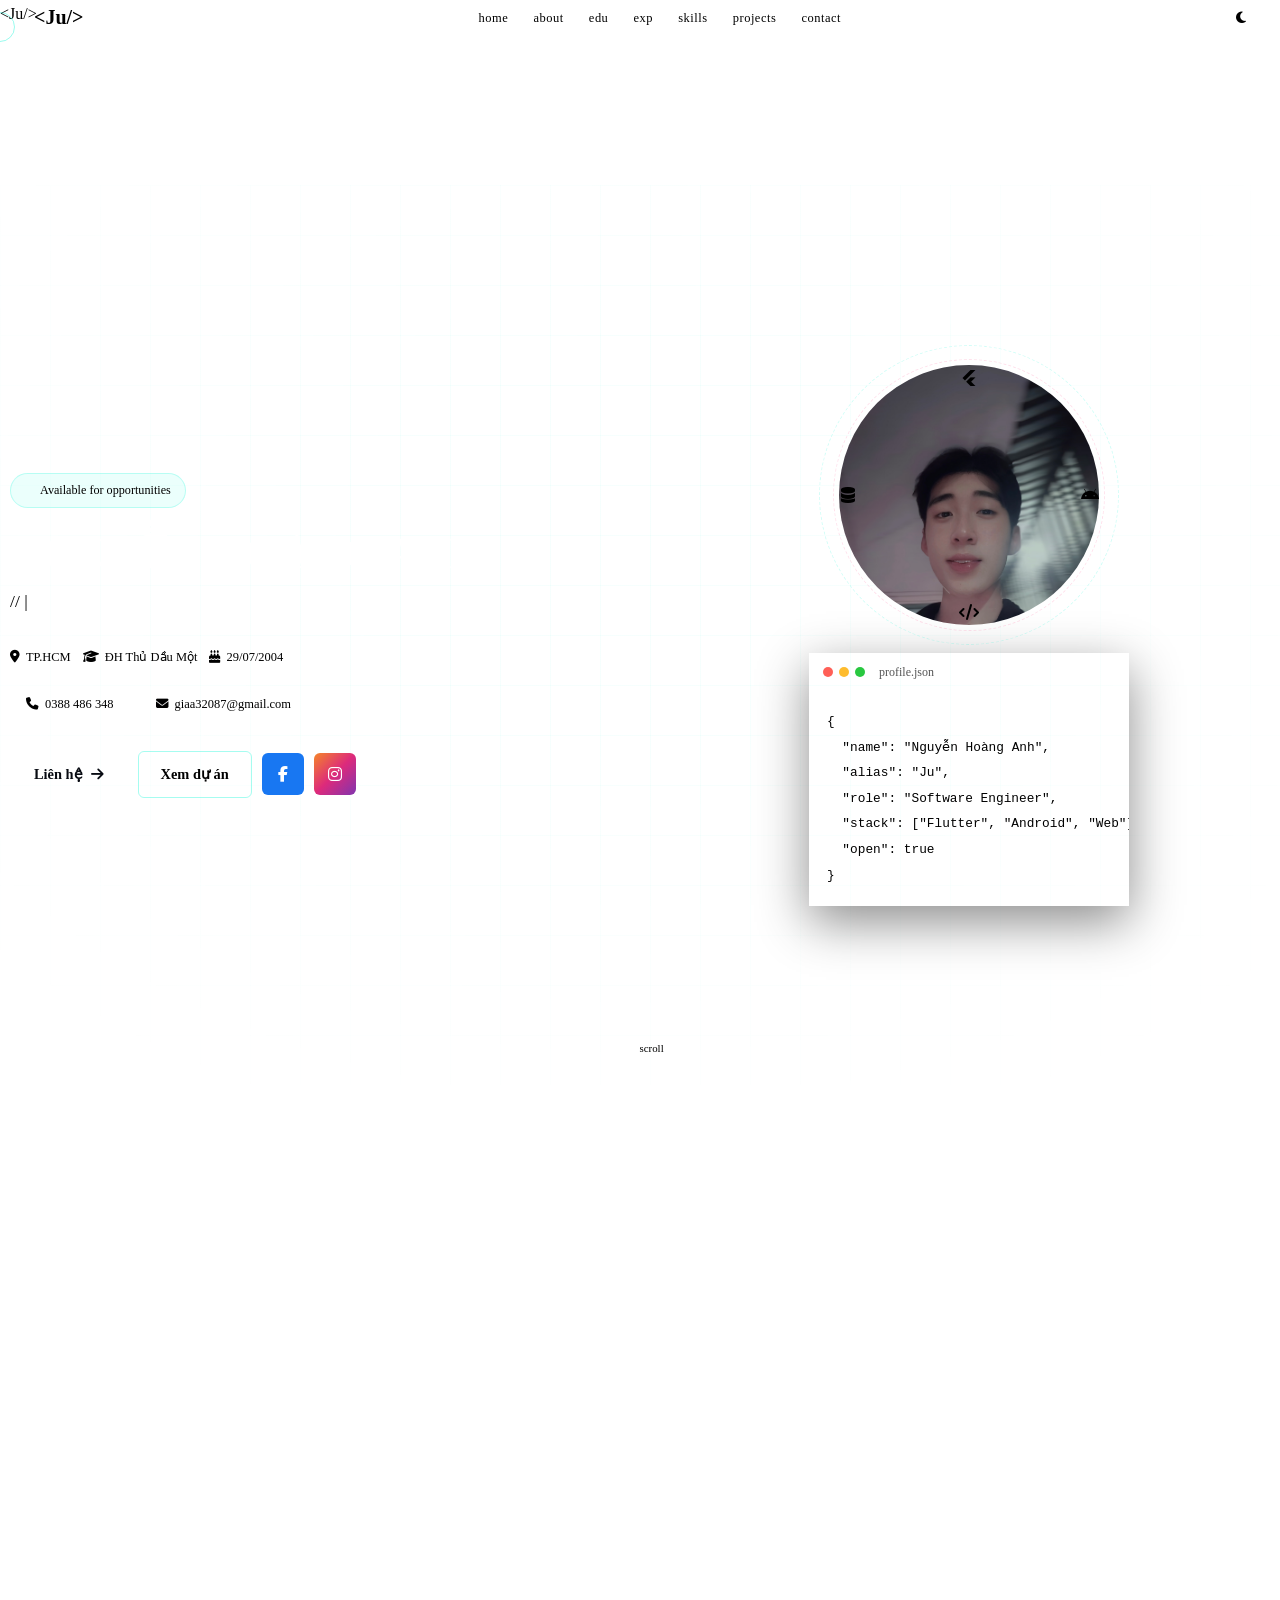
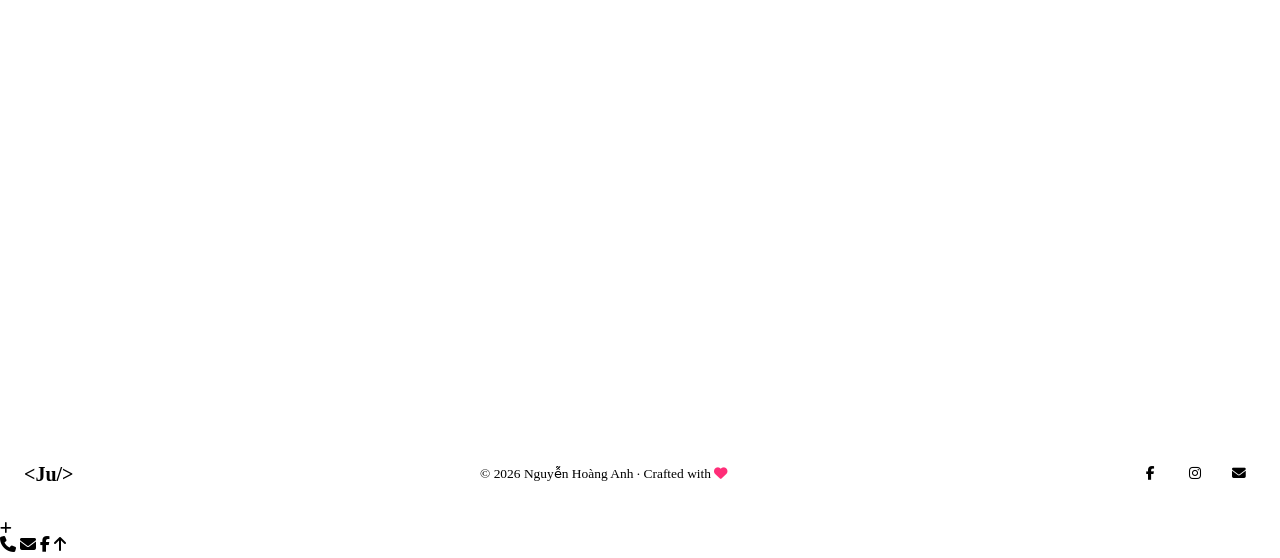
==== commit 393d7949: "Update index.html Signed-off-by: Ju <giaa32087@gmail.com>" ====
--- a/index.html
+++ b/index.html
@@ -1,32 +1,45 @@
-
-html_content = '''<!DOCTYPE html>
+<!DOCTYPE html>
 <html lang="vi">
 <head>
     <meta charset="UTF-8">
-    <meta name="viewport" content="width=device-width, initial-scale=1.0, maximum-scale=5.0">
+    <meta name="viewport" content="width=device-width, initial-scale=1.0, viewport-fit=cover">
+    <title>Nguyễn Hoàng Anh | Software Engineer</title>
     <meta name="description" content="Portfolio của Nguyễn Hoàng Anh (Ju) — Flutter Developer, Android Engineer, Web Developer">
-    <meta name="theme-color" content="#080b12">
-    <meta name="color-scheme" content="dark">
-    <title>Nguyễn Hoàng Anh | Software Engineer</title>
-    <link rel="preconnect" href="https://fonts.googleapis.com">
-    <link rel="preconnect" href="https://cdnjs.cloudflare.com" crossorigin>
-    <link href="https://fonts.googleapis.com/css2?family=JetBrains+Mono:wght@400;500;700&family=Syne:wght@600;700;800&display=swap" rel="stylesheet">
+    <meta name="keywords" content="Nguyễn Hoàng Anh, Ju, Flutter Developer, Android, Web Developer, Portfolio">
+    <meta name="author" content="Nguyễn Hoàng Anh">
+    <meta property="og:title" content="Nguyễn Hoàng Anh | Software Engineer">
+    <meta property="og:description" content="Portfolio — Flutter Developer, Android Engineer, Web Developer">
+    <meta property="og:type" content="website">
+    <link rel="stylesheet" href="styles.css">
     <link rel="stylesheet" href="https://cdnjs.cloudflare.com/ajax/libs/font-awesome/6.4.0/css/all.min.css">
-    <link rel="stylesheet" href="styles.css">
 </head>
 <body>
 
+<!-- Loading Screen -->
+<div class="loader" id="loader">
+    <div class="loader-inner">
+        <div class="loader-ring"></div>
+        <div class="loader-logo">&lt;Ju/&gt;</div>
+    </div>
+</div>
+
+<!-- Scroll Progress Bar -->
+<div class="scroll-progress" id="scrollProgress"></div>
+
 <!-- Custom Cursor -->
-<div class="cursor" id="cursor" aria-hidden="true"></div>
-<div class="cursor-trail" id="cursorTrail" aria-hidden="true"></div>
+<div class="cursor" id="cursor"></div>
+<div class="cursor-trail" id="cursorTrail"></div>
 
 <!-- Canvas Matrix -->
-<canvas id="matrix" aria-hidden="true"></canvas>
+<canvas id="matrix"></canvas>
+
+<!-- Floating Particles Canvas -->
+<canvas id="particles"></canvas>
 
 <!-- ═══ NAVBAR ═══ -->
 <nav class="navbar" id="navbar">
     <div class="nav-wrap">
-        <a href="#home" class="nav-logo" aria-label="Về đầu trang">
+        <a href="#home" class="nav-logo">
             <span class="bracket">&lt;</span>Ju<span class="bracket">/&gt;</span>
         </a>
         <ul class="nav-links" id="navLinks">
@@ -38,12 +51,17 @@
             <li><a href="#projects">projects</a></li>
             <li><a href="#contact">contact</a></li>
         </ul>
-        <button class="burger" id="burger" aria-label="Toggle menu" aria-expanded="false" aria-controls="mobileNav">
-            <span></span><span></span><span></span>
-        </button>
+        <div class="nav-actions">
+            <button class="theme-toggle" id="themeToggle" aria-label="Toggle theme">
+                <i class="fas fa-moon"></i>
+            </button>
+            <button class="burger" id="burger" aria-label="Toggle menu">
+                <span></span><span></span><span></span>
+            </button>
+        </div>
     </div>
     <!-- Mobile dropdown -->
-    <div class="mobile-nav" id="mobileNav" aria-hidden="true">
+    <div class="mobile-nav" id="mobileNav">
         <a href="#home">home</a>
         <a href="#about">about</a>
         <a href="#education">education</a>
@@ -56,21 +74,14 @@
 
 <!-- ═══ HERO ═══ -->
 <section id="home" class="hero">
-    <div class="hero-grid-bg"></div>
-    <div class="hero-particles" id="heroParticles" aria-hidden="true"></div>
+    <div class="hero-grid-bg" id="heroGrid"></div>
     <div class="hero-content">
         <!-- LEFT -->
         <div class="hero-left">
             <div class="status-pill">
                 <span class="dot-live"></span> Available for opportunities
             </div>
-            <h1 class="hero-name" id="heroName">
-                <span class="char">N</span><span class="char">G</span><span class="char">U</span><span class="char">Y</span><span class="char">Ễ</span><span class="char">N</span>
-                <span class="char"> </span>
-                <span class="char">H</span><span class="char">O</span><span class="char">À</span><span class="char">N</span><span class="char">G</span>
-                <span class="char"> </span>
-                <span class="char">A</span><span class="char">N</span><span class="char">H</span>
-            </h1>
+            <h1 class="hero-name" id="heroName">NGUYỄN HOÀNG ANH</h1>
             <p class="hero-role">
                 <span class="comment">// </span>
                 <span id="typed"></span><span class="blink-bar">|</span>
@@ -87,24 +98,25 @@
             <div class="hero-btns">
                 <a href="#contact" class="btn-solid magnetic-btn">Liên hệ <i class="fas fa-arrow-right"></i></a>
                 <a href="#projects" class="btn-ghost magnetic-btn">Xem dự án</a>
-                <a href="https://www.facebook.com/Ju2974" target="_blank" rel="noopener noreferrer" class="btn-icon magnetic-btn" style="background:#1877f2" aria-label="Facebook"><i class="fab fa-facebook-f"></i></a>
-                <a href="https://www.instagram.com/ng_ju29/" target="_blank" rel="noopener noreferrer" class="btn-icon magnetic-btn" style="background:linear-gradient(135deg,#f58529,#dd2a7b,#8134af)" aria-label="Instagram"><i class="fab fa-instagram"></i></a>
+                <a href="https://www.facebook.com/Ju2974" target="_blank" class="btn-icon" style="background:#1877f2"><i class="fab fa-facebook-f"></i></a>
+                <a href="https://www.instagram.com/ng_ju29/" target="_blank" class="btn-icon" style="background:linear-gradient(135deg,#f58529,#dd2a7b,#8134af)"><i class="fab fa-instagram"></i></a>
             </div>
         </div>
         <!-- RIGHT -->
         <div class="hero-right">
-            <div class="avatar-wrap" id="avatarWrap">
+            <div class="avatar-wrap">
+                <div class="blob-bg"></div>
                 <div class="avatar-ring r1"></div>
                 <div class="avatar-ring r2"></div>
                 <div class="avatar-img">
-                    <img src="./profile.jpg" alt="Nguyễn Hoàng Anh" id="profileImg" loading="eager" decoding="sync" width="260" height="260">
-                </div>
-                <div class="orbit o1" data-tooltip="Flutter"><i class="fab fa-flutter"></i></div>
-                <div class="orbit o2" data-tooltip="Android"><i class="fab fa-android"></i></div>
-                <div class="orbit o3" data-tooltip="Code"><i class="fas fa-code"></i></div>
-                <div class="orbit o4" data-tooltip="Database"><i class="fas fa-database"></i></div>
-            </div>
-            <div class="code-snippet" id="codeSnippet">
+                    <img src="./profile.jpg" alt="Nguyễn Hoàng Anh" id="profileImg" loading="eager" decoding="sync">
+                </div>
+                <div class="orbit o1"><i class="fab fa-flutter"></i></div>
+                <div class="orbit o2"><i class="fab fa-android"></i></div>
+                <div class="orbit o3"><i class="fas fa-code"></i></div>
+                <div class="orbit o4"><i class="fas fa-database"></i></div>
+            </div>
+            <div class="code-snippet">
                 <div class="snippet-bar">
                     <span class="s-dot" style="background:#ff5f57"></span>
                     <span class="s-dot" style="background:#febc2e"></span>
@@ -132,7 +144,7 @@
     <div class="wrap">
         <div class="sec-head reveal">
             <span class="sec-num">01</span>
-            <h2>Về Tôi</h2>
+            <h2 class="scramble-text">Về Tôi</h2>
         </div>
         <div class="about-grid reveal">
             <div class="about-text">
@@ -141,22 +153,10 @@
                 <p>Mình tin code tốt không chỉ chạy được — mà còn <em>dễ đọc, dễ bảo trì</em> và tạo ra giá trị thực cho người dùng.</p>
             </div>
             <div class="stats-grid">
-                <div class="stat-box" data-tilt>
-                    <span class="stat-n" data-to="3">0</span>
-                    <span class="stat-l">Năm học</span>
-                </div>
-                <div class="stat-box" data-tilt>
-                    <span class="stat-n" data-to="5">0</span>
-                    <span class="stat-l">Dự án</span>
-                </div>
-                <div class="stat-box" data-tilt>
-                    <span class="stat-n" data-to="8">0</span>
-                    <span class="stat-l">Công nghệ</span>
-                </div>
-                <div class="stat-box" data-tilt>
-                    <span class="stat-n" data-to="100">0</span>
-                    <span class="stat-l">% Đam mê</span>
-                </div>
+                <div class="stat-box"><span class="stat-n" data-to="3">0</span><span class="stat-l">Năm học</span></div>
+                <div class="stat-box"><span class="stat-n" data-to="5">0</span><span class="stat-l">Dự án</span></div>
+                <div class="stat-box"><span class="stat-n" data-to="8">0</span><span class="stat-l">Công nghệ</span></div>
+                <div class="stat-box"><span class="stat-n" data-to="100">0</span><span class="stat-l">% Đam mê</span></div>
             </div>
         </div>
     </div>
@@ -167,13 +167,13 @@
     <div class="wrap">
         <div class="sec-head reveal">
             <span class="sec-num">02</span>
-            <h2>Học Vấn</h2>
+            <h2 class="scramble-text">Học Vấn</h2>
         </div>
         <div class="timeline reveal">
             <div class="tl-line"></div>
-            <div class="tl-item">
+            <div class="tl-item stagger-item">
                 <div class="tl-icon"><i class="fas fa-graduation-cap"></i></div>
-                <div class="tl-body" data-tilt>
+                <div class="tl-body">
                     <span class="tl-date">2022 — 2024</span>
                     <h3>Đại học Thủ Dầu Một</h3>
                     <span class="tl-tag">Kỹ thuật phần mềm · Giai đoạn 1</span>
@@ -181,13 +181,13 @@
                     <div class="tl-chips"><span>Android ROM</span><span>Firmware</span><span>System Programming</span></div>
                 </div>
             </div>
-            <div class="tl-item">
+            <div class="tl-item stagger-item">
                 <div class="tl-icon"><i class="fas fa-rocket"></i></div>
-                <div class="tl-body" data-tilt>
+                <div class="tl-body">
                     <span class="tl-date">2024 — 2026</span>
                     <h3>Đại học Thủ Dầu Một</h3>
                     <span class="tl-tag">Kỹ thuật phần mềm · Giai đoạn 2</span>
-                    <p>Phát triển ứng dụng di động Flutter và web. Demo: <a href="https://anh29.ct.ws" target="_blank" rel="noopener noreferrer" class="tl-link">anh29.ct.ws <i class="fas fa-external-link-alt"></i></a></p>
+                    <p>Phát triển ứng dụng di động Flutter và web. Demo: <a href="https://anh29.ct.ws" target="_blank" class="tl-link">anh29.ct.ws <i class="fas fa-external-link-alt"></i></a></p>
                     <div class="tl-chips"><span>Flutter</span><span>Web Dev</span><span>AI Integration</span></div>
                 </div>
             </div>
@@ -200,10 +200,10 @@
     <div class="wrap">
         <div class="sec-head reveal">
             <span class="sec-num">03</span>
-            <h2>Kinh Nghiệm</h2>
+            <h2 class="scramble-text">Kinh Nghiệm</h2>
         </div>
         <div class="exp-grid reveal">
-            <div class="exp-card" data-tilt>
+            <div class="exp-card stagger-item">
                 <div class="exp-ico"><i class="fab fa-flutter"></i></div>
                 <div>
                     <h3>Flutter Development</h3>
@@ -211,7 +211,7 @@
                     <div class="chip-row"><span>Dart</span><span>Flutter</span><span>Firebase</span></div>
                 </div>
             </div>
-            <div class="exp-card" data-tilt>
+            <div class="exp-card stagger-item">
                 <div class="exp-ico"><i class="fab fa-android"></i></div>
                 <div>
                     <h3>Android System</h3>
@@ -219,7 +219,7 @@
                     <div class="chip-row"><span>ADB</span><span>Fastboot</span><span>TWRP</span></div>
                 </div>
             </div>
-            <div class="exp-card" data-tilt>
+            <div class="exp-card stagger-item">
                 <div class="exp-ico"><i class="fas fa-brain"></i></div>
                 <div>
                     <h3>AI Integration</h3>
@@ -227,7 +227,7 @@
                     <div class="chip-row"><span>LLM API</span><span>Prompt Eng.</span><span>AI Features</span></div>
                 </div>
             </div>
-            <div class="exp-card" data-tilt>
+            <div class="exp-card stagger-item">
                 <div class="exp-ico"><i class="fas fa-globe"></i></div>
                 <div>
                     <h3>Web Development</h3>
@@ -244,7 +244,7 @@
     <div class="wrap">
         <div class="sec-head reveal">
             <span class="sec-num">04</span>
-            <h2>Kỹ Năng</h2>
+            <h2 class="scramble-text">Kỹ Năng</h2>
         </div>
         <div class="skills-layout reveal">
             <div class="skill-bars">
@@ -300,32 +300,33 @@
     <div class="wrap">
         <div class="sec-head reveal">
             <span class="sec-num">05</span>
-            <h2>Dự Án</h2>
+            <h2 class="scramble-text">Dự Án</h2>
         </div>
         <div class="proj-grid reveal">
-            <div class="proj-card featured" data-tilt>
+            <div class="proj-card featured stagger-item">
+                <div class="proj-glow"></div>
                 <div class="proj-top">
                     <i class="fas fa-folder-open proj-folder"></i>
-                    <a href="https://anh29.ct.ws" target="_blank" rel="noopener noreferrer" class="proj-ext" aria-label="Xem dự án"><i class="fas fa-external-link-alt"></i></a>
+                    <a href="https://anh29.ct.ws" target="_blank" class="proj-ext"><i class="fas fa-external-link-alt"></i></a>
                 </div>
                 <h3>Website EAnh</h3>
                 <p>Trang quản lý dữ liệu sinh viên tích hợp AI — tra cứu, quản lý điểm số và thông tin học vụ với giao diện hiện đại.</p>
                 <div class="proj-chips"><span>HTML</span><span>CSS</span><span>JavaScript</span><span>AI API</span></div>
                 <span class="proj-badge">Featured</span>
             </div>
-            <div class="proj-card" data-tilt>
+            <div class="proj-card stagger-item">
                 <div class="proj-top">
                     <i class="fas fa-folder-open proj-folder"></i>
-                    <a href="#" class="proj-ext" aria-label="GitHub"><i class="fab fa-github"></i></a>
+                    <a href="#" class="proj-ext"><i class="fab fa-github"></i></a>
                 </div>
                 <h3>Note App</h3>
                 <p>Ứng dụng quản lý ghi chú cá nhân viết bằng Flutter — tạo, sửa, xóa note với giao diện Material 3, lưu trữ local SQLite.</p>
                 <div class="proj-chips"><span>Flutter</span><span>Dart</span><span>SQLite</span></div>
             </div>
-            <div class="proj-card" data-tilt>
+            <div class="proj-card stagger-item">
                 <div class="proj-top">
                     <i class="fas fa-folder-open proj-folder"></i>
-                    <a href="#" class="proj-ext" aria-label="GitHub"><i class="fab fa-github"></i></a>
+                    <a href="#" class="proj-ext"><i class="fab fa-github"></i></a>
                 </div>
                 <h3>Android ROM Tools</h3>
                 <p>Bộ công cụ hỗ trợ flash ROM, sửa bootloop, backup/restore dữ liệu cho thiết bị Android — hỗ trợ nhiều dòng máy.</p>
@@ -340,7 +341,7 @@
     <div class="wrap">
         <div class="sec-head reveal">
             <span class="sec-num">06</span>
-            <h2>Liên Hệ</h2>
+            <h2 class="scramble-text">Liên Hệ</h2>
         </div>
         <div class="contact-layout reveal">
             <div class="contact-left">
@@ -354,34 +355,34 @@
                         <div class="c-ico"><i class="fas fa-envelope"></i></div>
                         <div><span class="c-lbl">Email</span><span class="c-val">giaa32087@gmail.com</span></div>
                     </a>
-                    <a href="https://www.facebook.com/Ju2974" target="_blank" rel="noopener noreferrer" class="c-link">
+                    <a href="https://www.facebook.com/Ju2974" target="_blank" class="c-link">
                         <div class="c-ico" style="color:#1877f2"><i class="fab fa-facebook-f"></i></div>
                         <div><span class="c-lbl">Facebook</span><span class="c-val">facebook.com/Ju2974</span></div>
                     </a>
-                    <a href="https://www.instagram.com/ng_ju29/" target="_blank" rel="noopener noreferrer" class="c-link">
+                    <a href="https://www.instagram.com/ng_ju29/" target="_blank" class="c-link">
                         <div class="c-ico" style="color:#e1306c"><i class="fab fa-instagram"></i></div>
                         <div><span class="c-lbl">Instagram</span><span class="c-val">@ng_ju29</span></div>
                     </a>
                 </div>
             </div>
-            <form class="contact-form" id="contactForm" novalidate>
+            <form class="contact-form" id="contactForm">
                 <div class="form-row">
                     <div class="form-group">
-                        <label for="contactName">Tên của bạn</label>
-                        <input type="text" id="contactName" name="name" placeholder="Nguyễn Văn A" required autocomplete="name">
+                        <label>Tên của bạn</label>
+                        <input type="text" placeholder="Nguyễn Văn A" required>
                     </div>
                     <div class="form-group">
-                        <label for="contactEmail">Email</label>
-                        <input type="email" id="contactEmail" name="email" placeholder="you@example.com" required autocomplete="email">
+                        <label>Email</label>
+                        <input type="email" placeholder="you@example.com" required>
                     </div>
                 </div>
                 <div class="form-group">
-                    <label for="contactSubject">Chủ đề</label>
-                    <input type="text" id="contactSubject" name="subject" placeholder="Hợp tác / Câu hỏi kỹ thuật..." required>
+                    <label>Chủ đề</label>
+                    <input type="text" placeholder="Hợp tác / Câu hỏi kỹ thuật..." required>
                 </div>
                 <div class="form-group">
-                    <label for="contactMessage">Nội dung</label>
-                    <textarea id="contactMessage" name="message" rows="5" placeholder="Nội dung tin nhắn..." required></textarea>
+                    <label>Nội dung</label>
+                    <textarea rows="5" placeholder="Nội dung tin nhắn..." required></textarea>
                 </div>
                 <button type="submit" class="btn-submit magnetic-btn">
                     Gửi tin nhắn <i class="fas fa-paper-plane"></i>
@@ -395,23 +396,34 @@
 <footer class="footer">
     <div class="footer-inner">
         <span class="nav-logo"><span class="bracket">&lt;</span>Ju<span class="bracket">/&gt;</span></span>
-        <p>© <span id="year"></span> Nguyễn Hoàng Anh · Crafted with <i class="fas fa-heart" style="color:#ff2d78"></i></p>
+        <p>&copy; 2026 Nguyễn Hoàng Anh &middot; Crafted with <i class="fas fa-heart" style="color:#ff2d78"></i></p>
         <div class="foot-soc">
-            <a href="https://www.facebook.com/Ju2974" target="_blank" rel="noopener noreferrer" aria-label="Facebook"><i class="fab fa-facebook-f"></i></a>
-            <a href="https://www.instagram.com/ng_ju29/" target="_blank" rel="noopener noreferrer" aria-label="Instagram"><i class="fab fa-instagram"></i></a>
-            <a href="mailto:giaa32087@gmail.com" aria-label="Email"><i class="fas fa-envelope"></i></a>
+            <a href="https://www.facebook.com/Ju2974" target="_blank"><i class="fab fa-facebook-f"></i></a>
+            <a href="https://www.instagram.com/ng_ju29/" target="_blank"><i class="fab fa-instagram"></i></a>
+            <a href="mailto:giaa32087@gmail.com"><i class="fas fa-envelope"></i></a>
         </div>
     </div>
 </footer>
 
+<!-- Back to top -->
 <button class="back-top" id="backTop" aria-label="Về đầu trang"><i class="fas fa-chevron-up"></i></button>
-<div class="toast" id="toast" role="status" aria-live="polite"></div>
+
+<!-- Floating Action Button -->
+<div class="fab" id="fab">
+    <button class="fab-toggle" id="fabToggle" aria-label="Quick links">
+        <i class="fas fa-plus"></i>
+    </button>
+    <div class="fab-menu" id="fabMenu">
+        <a href="tel:0388486348" class="fab-item" title="Gọi"><i class="fas fa-phone"></i></a>
+        <a href="mailto:giaa32087@gmail.com" class="fab-item" title="Email"><i class="fas fa-envelope"></i></a>
+        <a href="https://www.facebook.com/Ju2974" target="_blank" class="fab-item" title="Facebook"><i class="fab fa-facebook-f"></i></a>
+        <a href="#home" class="fab-item" title="Về đầu"><i class="fas fa-arrow-up"></i></a>
+    </div>
+</div>
+
+<!-- Toast -->
+<div class="toast" id="toast"></div>
 
 <script src="script.js"></script>
 </body>
-</html>'''
-
-with open('/mnt/agents/output/index.html', 'w', encoding='utf-8') as f:
-    f.write(html_content)
-
-print("✅ index.html đã được tạo")
+</html>
--- a/styles.css
+++ b/styles.css
@@ -1,9 +1,9 @@
-/* ═══════════════════════════════════════════════
-   PORTFOLIO — NGUYỄN HOÀNG ANH (Ju)
-   styles.css — Improved & Optimized
+
+css_content = '''/* ═══════════════════════════════════════════════
+   PORTFOLIO — NGUYỄN HOÀNG ANH (Ju) v2.0
+   styles.css — Optimized, Bug-free, Enhanced
    ═══════════════════════════════════════════════ */
 
-/* ── Google Fonts ── */
 @import url('https://fonts.googleapis.com/css2?family=JetBrains+Mono:wght@400;500;700&family=Syne:wght@600;700;800&display=swap');
 
 /* ── Variables ── */
@@ -20,36 +20,11 @@
     --border: rgba(0,245,212,0.12);
     --card: rgba(255,255,255,0.03);
     --glow: 0 0 28px rgba(0,245,212,0.18);
-    --glow-strong: 0 0 40px rgba(0,245,212,0.3);
     --f1: 'Syne', 'Trebuchet MS', system-ui, sans-serif;
     --f2: 'JetBrains Mono', 'Consolas', 'Courier New', monospace;
     --nav: 60px;
     --r: 10px;
     --t: .28s ease;
-    --fab-size: 50px;
-}
-
-/* ── Light Theme ── */
-[data-theme="light"] {
-    --bg: #f0f2f5;
-    --bg2: #ffffff;
-    --bg3: #e8eaed;
-    --text: #1a1a2e;
-    --mute: #5a6070;
-    --border: rgba(0,100,180,0.12);
-    --card: rgba(0,0,0,0.02);
-    --glow: 0 0 28px rgba(0,100,180,0.12);
-    --glow-strong: 0 0 40px rgba(0,100,180,0.2);
-}
-
-/* ── Reduced Motion ── */
-@media (prefers-reduced-motion: reduce) {
-    *, *::before, *::after {
-        animation-duration: 0.01ms !important;
-        animation-iteration-count: 1 !important;
-        transition-duration: 0.01ms !important;
-    }
-    .loader { display: none !important; }
 }
 
 /* ── Reset ── */
@@ -65,67 +40,24 @@
     -moz-osx-font-smoothing: grayscale;
 }
 a { text-decoration: none; color: inherit; }
-img { display: block; max-width: 100%; }
-button { font-family: var(--f1); cursor: pointer; }
-::selection { background: rgba(0,245,212,0.25); color: #fff; }
-
-/* ═══ LOADING SCREEN ═══ */
-.loader {
-    position: fixed;
-    inset: 0;
-    z-index: 99999;
-    background: var(--bg);
-    display: flex;
-    align-items: center;
-    justify-content: center;
-    transition: opacity .5s ease, visibility .5s ease;
-}
-.loader.hidden {
-    opacity: 0;
-    visibility: hidden;
-    pointer-events: none;
-}
-.loader-inner {
-    position: relative;
-    display: flex;
-    align-items: center;
-    justify-content: center;
-}
-.loader-ring {
-    width: 80px;
-    height: 80px;
-    border-radius: 50%;
-    border: 3px solid transparent;
-    border-top-color: var(--c);
-    border-right-color: var(--acc);
-    animation: loaderSpin 1s linear infinite;
-    position: absolute;
-}
-@keyframes loaderSpin { to { transform: rotate(360deg); } }
-.loader-logo {
-    font-family: var(--f2);
-    font-size: 1.4rem;
-    font-weight: 700;
-    color: var(--c);
-    animation: loaderPulse 1.5s ease-in-out infinite;
-}
-@keyframes loaderPulse {
-    0%, 100% { opacity: 1; transform: scale(1); }
-    50% { opacity: .5; transform: scale(.92); }
-}
-
-/* ═══ SCROLL PROGRESS BAR ═══ */
-.scroll-progress {
-    position: fixed;
-    top: 0;
-    left: 0;
-    height: 3px;
-    background: linear-gradient(90deg, var(--c), var(--c2), var(--acc));
-    z-index: 10000;
-    width: 0%;
-    transition: width .1s linear;
-    will-change: width;
-}
+img { display: block; max-width: 100%; height: auto; }
+button { font-family: var(--f1); cursor: pointer; border: none; background: none; }
+input, textarea { font-family: var(--f1); }
+
+/* ── Selection ── */
+::selection {
+    background: rgba(0,245,212,0.25);
+    color: #fff;
+}
+
+/* ── Scrollbar ── */
+::-webkit-scrollbar { width: 6px; }
+::-webkit-scrollbar-track { background: var(--bg); }
+::-webkit-scrollbar-thumb {
+    background: linear-gradient(to bottom, var(--c), var(--c2));
+    border-radius: 3px;
+}
+::-webkit-scrollbar-thumb:hover { background: var(--c); }
 
 /* ── Matrix Canvas ── */
 #matrix {
@@ -138,16 +70,6 @@
     height: 100%;
 }
 
-/* ── Particles Canvas ── */
-#particles {
-    position: fixed;
-    inset: 0;
-    z-index: 0;
-    pointer-events: none;
-    width: 100%;
-    height: 100%;
-}
-
 /* ── Cursor ── */
 .cursor {
     width: 9px; height: 9px;
@@ -157,10 +79,10 @@
     pointer-events: none;
     z-index: 9999;
     transform: translate(-50%,-50%);
-    transition: background .15s, transform .1s;
+    transition: background .15s, transform .1s, width .2s, height .2s;
     mix-blend-mode: screen;
     display: none;
-    will-change: left, top;
+    will-change: transform;
 }
 .cursor-trail {
     width: 30px; height: 30px;
@@ -172,23 +94,40 @@
     transform: translate(-50%,-50%);
     transition: width .22s, height .22s, border-color .22s;
     display: none;
-    will-change: left, top;
-}
-.cursor-glow {
-    width: 200px; height: 200px;
-    background: radial-gradient(circle, rgba(0,245,212,0.06) 0%, transparent 70%);
-    border-radius: 50%;
-    position: fixed;
+    will-change: transform;
+}
+@media (pointer: fine) {
+    .cursor, .cursor-trail { display: block; }
+    body { cursor: none; }
+    a, button, input, textarea, .pill-link, .c-link { cursor: none; }
+}
+
+/* ── Tooltip ── */
+[data-tooltip] {
+    position: relative;
+}
+[data-tooltip]::after {
+    content: attr(data-tooltip);
+    position: absolute;
+    bottom: calc(100% + 8px);
+    left: 50%;
+    transform: translateX(-50%) scale(0.8);
+    background: var(--bg3);
+    border: 1px solid var(--border);
+    color: var(--c);
+    padding: 4px 10px;
+    border-radius: 6px;
+    font-family: var(--f2);
+    font-size: .7rem;
+    white-space: nowrap;
+    opacity: 0;
     pointer-events: none;
-    z-index: 9997;
-    transform: translate(-50%,-50%);
-    display: none;
-    will-change: left, top;
-}
-@media (pointer: fine) {
-    .cursor, .cursor-trail, .cursor-glow { display: block; }
-    body { cursor: none; }
-    a, button { cursor: none; }
+    transition: all .2s ease;
+    z-index: 100;
+}
+[data-tooltip]:hover::after {
+    opacity: 1;
+    transform: translateX(-50%) scale(1);
 }
 
 /* ── Navbar ── */
@@ -197,7 +136,7 @@
     top: 0; left: 0; right: 0;
     height: var(--nav);
     z-index: 1000;
-    transition: background var(--t), box-shadow var(--t);
+    transition: background var(--t), box-shadow var(--t), backdrop-filter var(--t);
 }
 .navbar.solid {
     background: rgba(8,11,18,.96);
@@ -205,9 +144,6 @@
     -webkit-backdrop-filter: blur(16px);
     box-shadow: 0 1px 0 var(--border), 0 4px 24px rgba(0,0,0,.5);
 }
-[data-theme="light"] .navbar.solid {
-    background: rgba(240,242,245,.96);
-}
 .nav-wrap {
     max-width: 1260px;
     margin: 0 auto;
@@ -221,27 +157,11 @@
     font-family: var(--f2);
     font-size: 1.25rem;
     font-weight: 700;
-    color: var(--c);
-}
+    color: var(--text);
+    transition: opacity .2s;
+}
+.nav-logo:hover { opacity: .8; }
 .bracket { color: var(--mute); }
-.nav-actions {
-    display: flex;
-    align-items: center;
-    gap: 8px;
-}
-.theme-toggle {
-    width: 38px; height: 38px;
-    border-radius: 50%;
-    background: var(--card);
-    border: 1px solid var(--border);
-    color: var(--mute);
-    font-size: .85rem;
-    display: flex;
-    align-items: center;
-    justify-content: center;
-    transition: all var(--t);
-}
-.theme-toggle:hover { color: var(--c); border-color: rgba(0,245,212,.3); }
 
 .nav-links {
     display: flex;
@@ -254,26 +174,44 @@
     color: var(--mute);
     padding: 6px 11px;
     border-radius: 5px;
-    transition: color var(--t), background var(--t);
+    transition: color var(--t), background var(--t), transform .2s;
     letter-spacing: .04em;
-    min-height: 44px;
-    display: flex;
-    align-items: center;
-}
-.nav-links a:hover { color: var(--c); background: rgba(0,245,212,.07); }
-.nav-links a.active { color: var(--c); }
+    position: relative;
+}
+.nav-links a::after {
+    content: '';
+    position: absolute;
+    bottom: 2px; left: 50%;
+    width: 0; height: 2px;
+    background: var(--c);
+    transition: width .3s, left .3s;
+    border-radius: 1px;
+}
+.nav-links a:hover {
+    color: var(--c);
+    background: rgba(0,245,212,.07);
+    transform: translateY(-1px);
+}
+.nav-links a:hover::after {
+    width: 60%;
+    left: 20%;
+}
+.nav-links a.active {
+    color: var(--c);
+    background: rgba(0,245,212,.07);
+}
+.nav-links a.active::after {
+    width: 60%;
+    left: 20%;
+}
 
 .burger {
     display: none;
     flex-direction: column;
     gap: 5px;
+    padding: 8px;
     background: none;
     border: none;
-    padding: 8px;
-    min-width: 44px;
-    min-height: 44px;
-    align-items: center;
-    justify-content: center;
 }
 .burger span {
     display: block;
@@ -281,12 +219,12 @@
     background: var(--c);
     border-radius: 2px;
     transition: transform .3s, opacity .3s;
+    transform-origin: center;
 }
 .burger.open span:nth-child(1) { transform: translateY(7px) rotate(45deg); }
-.burger.open span:nth-child(2) { opacity: 0; }
+.burger.open span:nth-child(2) { opacity: 0; transform: scaleX(0); }
 .burger.open span:nth-child(3) { transform: translateY(-7px) rotate(-45deg); }
 
-/* Mobile nav */
 .mobile-nav {
     display: none;
     flex-direction: column;
@@ -296,10 +234,7 @@
     -webkit-backdrop-filter: blur(16px);
     overflow: hidden;
     max-height: 0;
-    transition: max-height .36s ease;
-}
-[data-theme="light"] .mobile-nav {
-    background: rgba(240,242,245,.98);
+    transition: max-height .4s cubic-bezier(.4,0,.2,1);
 }
 .mobile-nav.open { max-height: 400px; }
 .mobile-nav a {
@@ -308,16 +243,19 @@
     color: var(--mute);
     padding: 13px 28px;
     border-left: 2px solid transparent;
-    transition: color .2s, border-color .2s, background .2s;
-    min-height: 44px;
-    display: flex;
-    align-items: center;
-}
-.mobile-nav a:hover { color: var(--c); border-left-color: var(--c); background: rgba(0,245,212,.04); }
+    transition: color .2s, border-color .2s, background .2s, padding-left .2s;
+}
+.mobile-nav a:hover {
+    color: var(--c);
+    border-left-color: var(--c);
+    background: rgba(0,245,212,.04);
+    padding-left: 32px;
+}
 
 /* ── Hero ── */
 .hero {
     min-height: 100vh;
+    min-height: 100dvh;
     display: flex;
     align-items: center;
     position: relative;
@@ -334,8 +272,47 @@
     background-size: 50px 50px;
     mask-image: radial-gradient(ellipse 70% 70% at 50% 40%, black 30%, transparent 100%);
     -webkit-mask-image: radial-gradient(ellipse 70% 70% at 50% 40%, black 30%, transparent 100%);
-    will-change: transform;
-}
+    animation: gridPulse 8s ease-in-out infinite;
+}
+@keyframes gridPulse {
+    0%, 100% { opacity: 1; }
+    50% { opacity: .7; }
+}
+
+.hero-particles {
+    position: absolute;
+    inset: 0;
+    z-index: 0;
+    pointer-events: none;
+    overflow: hidden;
+}
+.hero-particles::before,
+.hero-particles::after {
+    content: '';
+    position: absolute;
+    border-radius: 50%;
+    filter: blur(60px);
+    opacity: .15;
+    animation: particleFloat 20s ease-in-out infinite;
+}
+.hero-particles::before {
+    width: 300px; height: 300px;
+    background: var(--c);
+    top: 20%; left: 10%;
+    animation-delay: 0s;
+}
+.hero-particles::after {
+    width: 250px; height: 250px;
+    background: var(--acc);
+    bottom: 20%; right: 10%;
+    animation-delay: -10s;
+}
+@keyframes particleFloat {
+    0%, 100% { transform: translate(0, 0) scale(1); }
+    33% { transform: translate(30px, -30px) scale(1.1); }
+    66% { transform: translate(-20px, 20px) scale(.9); }
+}
+
 .hero-content {
     max-width: 1260px;
     margin: 0 auto;
@@ -361,6 +338,7 @@
     font-size: .76rem;
     color: var(--c);
     margin-bottom: 22px;
+    animation: fadeInUp .6s ease both;
 }
 .dot-live {
     width: 7px; height: 7px;
@@ -383,15 +361,27 @@
     margin-bottom: 10px;
     position: relative;
 }
+.hero-name .char {
+    display: inline-block;
+    opacity: 0;
+    transform: translateY(30px);
+    animation: charReveal .5s ease forwards;
+}
+@keyframes charReveal {
+    to { opacity: 1; transform: translateY(0); }
+}
+
+/* Glitch */
 .glitch {
-    animation: glitch-anim .2s steps(1) forwards;
+    animation: glitch-anim .3s steps(1) forwards;
 }
 @keyframes glitch-anim {
-    0%   { text-shadow: -2px 0 var(--c), 2px 0 var(--acc); }
-    25%  { text-shadow: 2px 0 var(--c), -2px 0 var(--acc); }
-    50%  { text-shadow: -1px 0 var(--acc2), 1px 0 var(--c); }
-    75%  { text-shadow: 1px 0 var(--acc), -1px 0 var(--c2); }
-    100% { text-shadow: none; }
+    0%   { text-shadow: -2px 0 var(--c), 2px 0 var(--acc); transform: translate(2px,0); }
+    20%  { text-shadow: 2px 0 var(--c), -2px 0 var(--acc); transform: translate(-2px,0); }
+    40%  { text-shadow: -1px 0 var(--acc2), 1px 0 var(--c); transform: translate(1px,0); }
+    60%  { text-shadow: 1px 0 var(--acc), -1px 0 var(--c2); transform: translate(-1px,0); }
+    80%  { text-shadow: -2px 0 var(--c2), 2px 0 var(--c); transform: translate(2px,0); }
+    100% { text-shadow: none; transform: translate(0,0); }
 }
 
 .hero-role {
@@ -400,6 +390,7 @@
     color: var(--mute);
     margin-bottom: 28px;
     min-height: 1.8em;
+    animation: fadeInUp .6s ease .3s both;
 }
 .comment { color: var(--acc2); }
 #typed { color: var(--c); }
@@ -411,6 +402,7 @@
     flex-wrap: wrap;
     gap: 12px;
     margin-bottom: 18px;
+    animation: fadeInUp .6s ease .4s both;
 }
 .hero-tags span {
     display: flex;
@@ -419,7 +411,9 @@
     font-family: var(--f2);
     font-size: .78rem;
     color: var(--mute);
-}
+    transition: color .2s;
+}
+.hero-tags span:hover { color: var(--c); }
 .hero-tags i { color: var(--c); font-size: .8rem; }
 
 .hero-contacts {
@@ -427,6 +421,7 @@
     flex-wrap: wrap;
     gap: 10px;
     margin-bottom: 28px;
+    animation: fadeInUp .6s ease .5s both;
 }
 .pill-link {
     display: inline-flex;
@@ -439,17 +434,23 @@
     font-family: var(--f2);
     font-size: .78rem;
     color: var(--mute);
-    transition: color var(--t), border-color var(--t), background var(--t);
-    min-height: 44px;
-}
-.pill-link i { color: var(--c); }
-.pill-link:hover { color: var(--c); border-color: rgba(0,245,212,.35); background: rgba(0,245,212,.06); }
+    transition: color var(--t), border-color var(--t), background var(--t), transform .2s;
+}
+.pill-link i { color: var(--c); transition: transform .2s; }
+.pill-link:hover {
+    color: var(--c);
+    border-color: rgba(0,245,212,.35);
+    background: rgba(0,245,212,.06);
+    transform: translateY(-2px);
+}
+.pill-link:hover i { transform: scale(1.2); }
 
 .hero-btns {
     display: flex;
     align-items: center;
     gap: 10px;
     flex-wrap: wrap;
+    animation: fadeInUp .6s ease .6s both;
 }
 .btn-solid {
     display: inline-flex;
@@ -461,11 +462,22 @@
     font-size: .9rem;
     padding: 11px 24px;
     border-radius: 6px;
-    transition: transform var(--t), box-shadow var(--t);
-    border: none;
-    min-height: 44px;
-}
-.btn-solid:hover { transform: translateY(-2px); box-shadow: var(--glow); }
+    transition: transform var(--t), box-shadow var(--t), filter .2s;
+    position: relative;
+    overflow: hidden;
+}
+.btn-solid::before {
+    content: '';
+    position: absolute;
+    inset: 0;
+    background: linear-gradient(90deg, transparent, rgba(255,255,255,.2), transparent);
+    transform: translateX(-100%);
+    transition: transform .5s;
+}
+.btn-solid:hover::before { transform: translateX(100%); }
+.btn-solid:hover { transform: translateY(-2px); box-shadow: var(--glow); filter: brightness(1.1); }
+.btn-solid:active { transform: translateY(0) scale(.98); }
+
 .btn-ghost {
     display: inline-flex;
     align-items: center;
@@ -477,20 +489,40 @@
     padding: 10px 22px;
     border-radius: 6px;
     transition: all var(--t);
-    min-height: 44px;
-}
-.btn-ghost:hover { background: rgba(0,245,212,.07); border-color: var(--c); transform: translateY(-2px); }
+    position: relative;
+    overflow: hidden;
+}
+.btn-ghost::before {
+    content: '';
+    position: absolute;
+    inset: 0;
+    background: rgba(0,245,212,.07);
+    transform: scaleX(0);
+    transform-origin: left;
+    transition: transform .3s;
+    z-index: -1;
+}
+.btn-ghost:hover::before { transform: scaleX(1); }
+.btn-ghost:hover { border-color: var(--c); transform: translateY(-2px); }
+.btn-ghost:active { transform: translateY(0) scale(.98); }
+
 .btn-icon {
-    width: 44px; height: 44px;
+    width: 42px; height: 42px;
     border-radius: 6px;
     display: inline-flex;
     align-items: center;
     justify-content: center;
     color: #fff;
     font-size: 1rem;
-    transition: transform var(--t), opacity var(--t);
-}
-.btn-icon:hover { transform: translateY(-3px) scale(1.08); opacity: .88; }
+    transition: transform var(--t), opacity var(--t), box-shadow .2s;
+}
+.btn-icon:hover { transform: translateY(-3px) scale(1.08); opacity: .9; box-shadow: 0 4px 12px rgba(0,0,0,.3); }
+.btn-icon:active { transform: translateY(-1px) scale(1.02); }
+
+/* Magnetic button effect container */
+.magnetic-btn {
+    transition: transform .15s ease-out;
+}
 
 /* Hero Right */
 .hero-right {
@@ -498,28 +530,15 @@
     flex-direction: column;
     align-items: center;
     gap: 28px;
+    animation: fadeInUp .8s ease .4s both;
 }
 .avatar-wrap {
     position: relative;
     width: 260px;
     height: 260px;
-}
-/* Morphing blob behind avatar */
-.blob-bg {
-    position: absolute;
-    inset: -30px;
-    background: linear-gradient(135deg, rgba(0,245,212,.12), rgba(0,119,255,.08), rgba(255,45,120,.06));
-    border-radius: 50%;
-    filter: blur(40px);
-    animation: blobMorph 8s ease-in-out infinite;
-    z-index: 0;
-}
-@keyframes blobMorph {
-    0%, 100% { border-radius: 50% 40% 55% 45% / 50% 45% 55% 50%; transform: rotate(0deg) scale(1); }
-    25% { border-radius: 40% 55% 45% 50% / 55% 50% 45% 50%; transform: rotate(5deg) scale(1.05); }
-    50% { border-radius: 55% 45% 50% 40% / 45% 55% 50% 50%; transform: rotate(-3deg) scale(.97); }
-    75% { border-radius: 45% 50% 40% 55% / 50% 45% 50% 55%; transform: rotate(4deg) scale(1.03); }
-}
+    transition: transform .3s ease;
+}
+.avatar-wrap:hover { transform: scale(1.02); }
 .avatar-ring {
     position: absolute;
     border-radius: 50%;
@@ -528,6 +547,7 @@
 .r1 { inset: -20px; animation: spin 22s linear infinite; }
 .r2 { inset: -6px; animation: spin 14s linear infinite reverse; border-color: rgba(255,45,120,.14); }
 @keyframes spin { to { transform: rotate(360deg); } }
+
 .avatar-img {
     width: 100%; height: 100%;
     border-radius: 50%;
@@ -536,14 +556,19 @@
     box-shadow: 0 0 0 6px rgba(0,245,212,.06), var(--glow);
     position: relative; z-index: 1;
     background: var(--bg3);
+    transition: box-shadow .3s, border-color .3s;
+}
+.avatar-img:hover {
+    box-shadow: 0 0 0 8px rgba(0,245,212,.1), 0 0 40px rgba(0,245,212,.3);
+    border-color: #fff;
 }
 .avatar-img img {
-    width: 100%;
-    height: 100%;
+    width: 100%; height: 100%;
     object-fit: cover;
     object-position: center top;
-    display: block;
-}
+    transition: transform .5s ease, opacity .3s;
+}
+.avatar-img:hover img { transform: scale(1.05); }
 
 .orbit {
     position: absolute;
@@ -557,17 +582,17 @@
     color: var(--c);
     font-size: 1rem;
     z-index: 2;
-    transition: box-shadow .3s, transform .3s;
-}
-.orbit:hover { box-shadow: var(--glow); transform: scale(1.15); }
+    transition: box-shadow .3s, transform .3s, border-color .3s;
+}
+.orbit:hover {
+    box-shadow: var(--glow);
+    transform: scale(1.15);
+    border-color: var(--c);
+}
 .o1 { top: -6px; left: 50%; transform: translateX(-50%); }
-.o1:hover { transform: translateX(-50%) scale(1.15); }
 .o2 { right: -10px; top: 50%; transform: translateY(-50%); }
-.o2:hover { transform: translateY(-50%) scale(1.15); }
 .o3 { bottom: -6px; left: 50%; transform: translateX(-50%); }
-.o3:hover { transform: translateX(-50%) scale(1.15); }
 .o4 { left: -10px; top: 50%; transform: translateY(-50%); }
-.o4:hover { transform: translateY(-50%) scale(1.15); }
 
 /* Code snippet */
 .code-snippet {
@@ -578,6 +603,11 @@
     width: 100%;
     max-width: 320px;
     box-shadow: 0 16px 48px rgba(0,0,0,.45);
+    transition: transform .3s, box-shadow .3s;
+}
+.code-snippet:hover {
+    transform: translateY(-4px);
+    box-shadow: 0 20px 56px rgba(0,0,0,.55), 0 0 20px rgba(0,245,212,.1);
 }
 .snippet-bar {
     background: var(--bg3);
@@ -587,7 +617,8 @@
     align-items: center;
     gap: 6px;
 }
-.s-dot { width: 10px; height: 10px; border-radius: 50%; }
+.s-dot { width: 10px; height: 10px; border-radius: 50%; transition: transform .2s; }
+.s-dot:hover { transform: scale(1.3); }
 .code-snippet pre {
     padding: 18px;
     font-family: var(--f2);
@@ -614,20 +645,20 @@
     font-size: .68rem;
     color: var(--mute);
     z-index: 1;
+    animation: fadeInUp .6s ease 1s both;
 }
 .scroll-bar {
     width: 1px; height: 36px;
     background: linear-gradient(to bottom, transparent, var(--c));
     animation: scroll-pulse 2.2s ease-in-out infinite;
 }
-@keyframes scroll-pulse { 0%,100%{opacity:.35} 50%{opacity:1} }
+@keyframes scroll-pulse { 0%,100%{opacity:.35;height:36px} 50%{opacity:1;height:44px} }
 
 /* ── Section Base ── */
 .section {
     padding: 96px 24px;
     position: relative;
     z-index: 1;
-    contain: layout style;
 }
 .wrap {
     max-width: 1260px;
@@ -660,7 +691,9 @@
     width: 44px; height: 3px;
     background: linear-gradient(90deg, var(--c), var(--acc));
     border-radius: 2px;
-}
+    transition: width .4s ease;
+}
+.sec-head:hover h2::after { width: 80px; }
 
 /* Reveal animation */
 .reveal {
@@ -670,22 +703,10 @@
 }
 .reveal.in { opacity: 1; transform: translateY(0); }
 
-/* Stagger animation for child items */
-.stagger-item {
-    opacity: 0;
-    transform: translateY(20px);
-    transition: opacity .5s ease, transform .5s ease;
-}
-.reveal.in .stagger-item {
-    opacity: 1;
-    transform: translateY(0);
-}
-.reveal.in .stagger-item:nth-child(1) { transition-delay: .05s; }
-.reveal.in .stagger-item:nth-child(2) { transition-delay: .12s; }
-.reveal.in .stagger-item:nth-child(3) { transition-delay: .19s; }
-.reveal.in .stagger-item:nth-child(4) { transition-delay: .26s; }
-.reveal.in .stagger-item:nth-child(5) { transition-delay: .33s; }
-.reveal.in .stagger-item:nth-child(6) { transition-delay: .40s; }
+@keyframes fadeInUp {
+    from { opacity: 0; transform: translateY(30px); }
+    to { opacity: 1; transform: translateY(0); }
+}
 
 /* ── About ── */
 .about-grid {
@@ -698,6 +719,7 @@
 .about-text .lead { color: var(--text); font-size: 1.06rem; }
 .about-text strong { color: var(--c); font-weight: 700; }
 .about-text em { color: var(--acc); font-style: normal; }
+
 .stats-grid {
     display: grid;
     grid-template-columns: 1fr 1fr;
@@ -721,20 +743,27 @@
     position: absolute;
     top: 0; left: 0; right: 0;
     height: 2px;
-    background: linear-gradient(90deg, var(--c), var(--c2));
+    background: linear-gradient(90deg, var(--c), var(--acc));
     transform: scaleX(0);
     transform-origin: left;
     transition: transform .4s;
 }
 .stat-box:hover::before { transform: scaleX(1); }
-.stat-box:hover { border-color: rgba(0,245,212,.3); background: rgba(0,245,212,.05); transform: translateY(-4px); box-shadow: var(--glow); }
+.stat-box:hover {
+    border-color: rgba(0,245,212,.3);
+    background: rgba(0,245,212,.05);
+    transform: translateY(-4px);
+    box-shadow: var(--glow);
+}
 .stat-n {
     font-family: var(--f2);
     font-size: 2.2rem;
     font-weight: 700;
     color: var(--c);
     line-height: 1;
-}
+    transition: transform .3s;
+}
+.stat-box:hover .stat-n { transform: scale(1.1); }
 .stat-l { font-size: .82rem; color: var(--mute); }
 
 /* ── Timeline ── */
@@ -746,8 +775,8 @@
     position: absolute;
     left: 18px; top: 0; bottom: 0;
     width: 1px;
-    background: linear-gradient(to bottom, var(--c), transparent);
-    opacity: .2;
+    background: linear-gradient(to bottom, var(--c), var(--c2), transparent);
+    opacity: .3;
 }
 .tl-item {
     position: relative;
@@ -771,7 +800,9 @@
     box-shadow: var(--glow);
     flex-shrink: 0;
     z-index: 2;
-}
+    transition: transform .3s, box-shadow .3s;
+}
+.tl-icon:hover { transform: scale(1.1) rotate(10deg); box-shadow: 0 0 20px rgba(0,245,212,.4); }
 .tl-body {
     background: var(--card);
     border: 1px solid var(--border);
@@ -779,8 +810,25 @@
     padding: 22px 26px;
     flex: 1;
     transition: all var(--t);
-}
-.tl-body:hover { border-color: rgba(0,245,212,.28); transform: translateX(4px); box-shadow: var(--glow); }
+    position: relative;
+    overflow: hidden;
+}
+.tl-body::before {
+    content: '';
+    position: absolute;
+    top: 0; left: 0; right: 0;
+    height: 2px;
+    background: linear-gradient(90deg, var(--c), var(--acc));
+    transform: scaleX(0);
+    transform-origin: left;
+    transition: transform .4s;
+}
+.tl-body:hover::before { transform: scaleX(1); }
+.tl-body:hover {
+    border-color: rgba(0,245,212,.28);
+    transform: translateX(4px);
+    box-shadow: var(--glow);
+}
 .tl-date {
     display: block;
     font-family: var(--f2);
@@ -802,8 +850,13 @@
     margin-bottom: 12px;
 }
 .tl-body p { color: var(--mute); font-size: .9rem; line-height: 1.7; }
-.tl-link { color: var(--c); border-bottom: 1px solid rgba(0,245,212,.3); }
-.tl-link:hover { border-bottom-color: var(--c); }
+.tl-link {
+    color: var(--c);
+    border-bottom: 1px solid rgba(0,245,212,.3);
+    transition: border-color .2s, color .2s;
+}
+.tl-link:hover { border-bottom-color: var(--c); color: #fff; }
+.tl-link i { font-size: .7rem; margin-left: 2px; }
 .tl-chips { display: flex; flex-wrap: wrap; gap: 8px; margin-top: 12px; }
 .tl-chips span {
     background: rgba(255,45,120,.08);
@@ -813,6 +866,12 @@
     font-family: var(--f2);
     font-size: .73rem;
     color: #ff8ab8;
+    transition: all .2s;
+}
+.tl-chips span:hover {
+    background: rgba(255,45,120,.15);
+    border-color: rgba(255,45,120,.3);
+    transform: translateY(-1px);
 }
 
 /* ── Experience ── */
@@ -844,7 +903,11 @@
     transition: transform .4s;
 }
 .exp-card:hover::before { transform: scaleX(1); }
-.exp-card:hover { border-color: rgba(0,245,212,.22); transform: translateY(-4px); box-shadow: 0 14px 40px rgba(0,0,0,.4); }
+.exp-card:hover {
+    border-color: rgba(0,245,212,.22);
+    transform: translateY(-4px);
+    box-shadow: 0 14px 40px rgba(0,0,0,.4), var(--glow);
+}
 .exp-ico {
     width: 48px; height: 48px;
     border-radius: 10px;
@@ -856,6 +919,11 @@
     font-size: 1.3rem;
     color: var(--c);
     flex-shrink: 0;
+    transition: all .3s;
+}
+.exp-card:hover .exp-ico {
+    background: rgba(0,245,212,.15);
+    transform: scale(1.1) rotate(-5deg);
 }
 .exp-card h3 { font-size: 1rem; font-weight: 700; color: #fff; margin-bottom: 8px; }
 .exp-card p { color: var(--mute); font-size: .88rem; line-height: 1.7; margin-bottom: 12px; }
@@ -868,6 +936,11 @@
     font-family: var(--f2);
     font-size: .73rem;
     color: #7ab8ff;
+    transition: all .2s;
+}
+.chip-row span:hover {
+    background: rgba(0,119,255,.2);
+    transform: translateY(-1px);
 }
 
 /* ── Skills ── */
@@ -897,6 +970,7 @@
     background: rgba(255,255,255,.06);
     border-radius: 100px;
     overflow: hidden;
+    position: relative;
 }
 .bar-fill {
     height: 100%;
@@ -905,6 +979,19 @@
     border-radius: 100px;
     transition: width 1.1s cubic-bezier(.4,0,.2,1);
     box-shadow: 0 0 8px rgba(0,245,212,.4);
+    position: relative;
+}
+.bar-fill::after {
+    content: '';
+    position: absolute;
+    right: 0; top: 0; bottom: 0;
+    width: 20px;
+    background: linear-gradient(90deg, transparent, rgba(255,255,255,.3));
+    animation: barShine 2s ease-in-out infinite;
+}
+@keyframes barShine {
+    0%, 100% { opacity: 0; transform: translateX(0); }
+    50% { opacity: 1; transform: translateX(-10px); }
 }
 
 .tag-cloud { display: flex; flex-wrap: wrap; gap: 9px; }
@@ -918,11 +1005,19 @@
     color: var(--mute);
     cursor: default;
     transition: all var(--t);
-    min-height: 32px;
-    display: inline-flex;
-    align-items: center;
-}
-.tag-cloud span:hover { border-color: var(--c); color: var(--c); transform: translateY(-2px); }
+    position: relative;
+    overflow: hidden;
+}
+.tag-cloud span::before {
+    content: '';
+    position: absolute;
+    inset: 0;
+    background: linear-gradient(90deg, transparent, rgba(0,245,212,.1), transparent);
+    transform: translateX(-100%);
+    transition: transform .5s;
+}
+.tag-cloud span:hover::before { transform: translateX(100%); }
+.tag-cloud span:hover { border-color: var(--c); color: var(--c); transform: translateY(-2px); box-shadow: 0 4px 12px rgba(0,245,212,.1); }
 .t-md { background: rgba(0,245,212,.05) !important; border-color: rgba(0,245,212,.18) !important; color: rgba(0,245,212,.8) !important; }
 .t-lg { background: rgba(0,245,212,.1) !important; border-color: rgba(0,245,212,.28) !important; color: var(--c) !important; font-weight: 600; }
 
@@ -942,10 +1037,10 @@
     gap: 8px;
     align-items: center;
     transition: all var(--t);
-    min-height: 44px;
-}
-.soft-item i { color: var(--c); }
-.soft-item:hover { color: var(--text); border-color: rgba(0,245,212,.2); }
+}
+.soft-item i { color: var(--c); transition: transform .2s; }
+.soft-item:hover { color: var(--text); border-color: rgba(0,245,212,.2); background: rgba(0,245,212,.03); }
+.soft-item:hover i { transform: scale(1.2); }
 
 /* ── Projects ── */
 .proj-grid {
@@ -961,48 +1056,22 @@
     position: relative;
     transition: all var(--t);
     overflow: hidden;
-}
-.proj-card.featured {
-    border-color: rgba(0,245,212,.22);
-}
-/* Animated gradient border for featured */
-.proj-card.featured::before {
-    content: '';
-    position: absolute;
-    inset: -2px;
-    background: linear-gradient(135deg, var(--c), var(--c2), var(--acc), var(--c));
-    background-size: 300% 300%;
-    border-radius: calc(var(--r) + 2px);
-    z-index: -1;
-    animation: gradientBorder 4s ease infinite;
-    opacity: 0;
-    transition: opacity .4s;
-}
-.proj-card.featured:hover::before { opacity: 1; }
-@keyframes gradientBorder {
-    0% { background-position: 0% 50%; }
-    50% { background-position: 100% 50%; }
-    100% { background-position: 0% 50%; }
-}
-/* Glow effect on featured card */
-.proj-glow {
-    position: absolute;
-    top: -50%; left: -50%;
-    width: 200%; height: 200%;
-    background: radial-gradient(circle at 50% 50%, rgba(0,245,212,.05) 0%, transparent 50%);
-    opacity: 0;
-    transition: opacity .4s;
-    pointer-events: none;
-}
-.proj-card.featured:hover .proj-glow { opacity: 1; }
-
-.proj-card:hover { transform: translateY(-6px); border-color: rgba(0,245,212,.3); box-shadow: 0 18px 54px rgba(0,0,0,.45), var(--glow); }
+    display: flex;
+    flex-direction: column;
+}
+.proj-card.featured { border-color: rgba(0,245,212,.22); }
+.proj-card:hover {
+    transform: translateY(-6px);
+    border-color: rgba(0,245,212,.3);
+    box-shadow: 0 18px 54px rgba(0,0,0,.45), var(--glow);
+}
 .proj-top { display: flex; justify-content: space-between; align-items: center; margin-bottom: 18px; }
-.proj-folder { font-size: 1.7rem; color: var(--c); }
-.proj-ext { color: var(--mute); font-size: 1rem; transition: color .2s; }
-.proj-ext:hover { color: var(--c); }
+.proj-folder { font-size: 1.7rem; color: var(--c); transition: transform .3s; }
+.proj-card:hover .proj-folder { transform: scale(1.1) rotate(-5deg); }
+.proj-ext { color: var(--mute); font-size: 1rem; transition: color .2s, transform .2s; }
+.proj-ext:hover { color: var(--c); transform: translateY(-2px); }
 .proj-card h3 { font-size: 1.02rem; font-weight: 700; color: #fff; margin-bottom: 9px; }
-.proj-card p { font-size: .86rem; color: var(--mute); line-height: 1.7; margin-bottom: 18px; }
+.proj-card p { font-size: .86rem; color: var(--mute); line-height: 1.7; margin-bottom: 18px; flex-grow: 1; }
 .proj-chips { display: flex; flex-wrap: wrap; gap: 7px; }
 .proj-chips span {
     font-family: var(--f2);
@@ -1012,6 +1081,11 @@
     border: 1px solid rgba(0,245,212,.14);
     border-radius: 100px;
     padding: 3px 10px;
+    transition: all .2s;
+}
+.proj-chips span:hover {
+    background: rgba(0,245,212,.15);
+    transform: translateY(-1px);
 }
 .proj-badge {
     position: absolute;
@@ -1024,6 +1098,11 @@
     padding: 3px 10px;
     border-radius: 100px;
     letter-spacing: .05em;
+    animation: badgePulse 2s ease-in-out infinite;
+}
+@keyframes badgePulse {
+    0%, 100% { box-shadow: 0 0 0 0 rgba(0,245,212,.4); }
+    50% { box-shadow: 0 0 0 6px rgba(0,245,212,0); }
 }
 
 /* ── Contact ── */
@@ -1043,9 +1122,13 @@
     border-radius: var(--r);
     padding: 14px 18px;
     transition: all var(--t);
-    min-height: 44px;
-}
-.c-link:hover { border-color: rgba(0,245,212,.28); transform: translateX(5px); box-shadow: var(--glow); }
+}
+.c-link:hover {
+    border-color: rgba(0,245,212,.28);
+    transform: translateX(5px);
+    box-shadow: var(--glow);
+    background: rgba(0,245,212,.03);
+}
 .c-ico {
     width: 40px; height: 40px;
     border-radius: 9px;
@@ -1057,10 +1140,13 @@
     color: var(--c);
     font-size: .95rem;
     flex-shrink: 0;
-}
+    transition: all .3s;
+}
+.c-link:hover .c-ico { transform: scale(1.1); background: rgba(0,245,212,.15); }
 .c-link > div:last-child { display: flex; flex-direction: column; }
 .c-lbl { font-family: var(--f2); font-size: .72rem; color: var(--mute); margin-bottom: 2px; }
-.c-val { font-size: .88rem; color: var(--text); }
+.c-val { font-size: .88rem; color: var(--text); transition: color .2s; }
+.c-link:hover .c-val { color: var(--c); }
 
 /* Contact Form */
 .contact-form { display: flex; flex-direction: column; gap: 16px; }
@@ -1078,17 +1164,20 @@
     font-size: .9rem;
     outline: none;
     transition: border-color .2s, background .2s, box-shadow .2s;
-    resize: vertical;
-    min-height: 44px;
+    width: 100%;
 }
 .form-group input:focus,
 .form-group textarea:focus {
     border-color: var(--c);
     background: rgba(0,245,212,.03);
-    box-shadow: 0 0 0 3px rgba(0,245,212,.08);
+    box-shadow: 0 0 0 3px rgba(0,245,212,.1);
 }
 .form-group input::placeholder,
 .form-group textarea::placeholder { color: var(--mute); opacity: .55; }
+.form-group input:invalid:not(:placeholder-shown),
+.form-group textarea:invalid:not(:placeholder-shown) {
+    border-color: rgba(255,45,120,.4);
+}
 .btn-submit {
     display: inline-flex;
     align-items: center;
@@ -1102,9 +1191,21 @@
     border-radius: 6px;
     transition: all var(--t);
     width: fit-content;
-    min-height: 44px;
-}
+    position: relative;
+    overflow: hidden;
+}
+.btn-submit::before {
+    content: '';
+    position: absolute;
+    inset: 0;
+    background: linear-gradient(90deg, transparent, rgba(255,255,255,.2), transparent);
+    transform: translateX(-100%);
+    transition: transform .5s;
+}
+.btn-submit:hover::before { transform: translateX(100%); }
 .btn-submit:hover { transform: translateY(-2px); box-shadow: var(--glow); filter: brightness(1.08); }
+.btn-submit:active { transform: translateY(0) scale(.98); }
+.btn-submit:disabled { opacity: .7; cursor: not-allowed; }
 
 /* ── Footer ── */
 .footer {
@@ -1137,7 +1238,7 @@
     font-size: .86rem;
     transition: all var(--t);
 }
-.foot-soc a:hover { color: var(--c); border-color: rgba(0,245,212,.35); transform: translateY(-2px); }
+.foot-soc a:hover { color: var(--c); border-color: rgba(0,245,212,.35); transform: translateY(-2px); box-shadow: 0 4px 12px rgba(0,245,212,.1); }
 
 /* ── Back to top ── */
 .back-top {
@@ -1159,68 +1260,13 @@
     transition: all var(--t);
 }
 .back-top.show { opacity: 1; transform: translateY(0); pointer-events: auto; }
-.back-top:hover { background: rgba(0,245,212,.1); box-shadow: var(--glow); }
-
-/* ── Floating Action Button ── */
-.fab {
-    position: fixed;
-    bottom: 24px;
-    left: 24px;
-    z-index: 500;
-    display: flex;
-    flex-direction: column-reverse;
-    align-items: center;
-    gap: 10px;
-}
-.fab-toggle {
-    width: var(--fab-size);
-    height: var(--fab-size);
-    border-radius: 50%;
-    background: linear-gradient(135deg, var(--c), var(--c2));
-    border: none;
-    color: #080b12;
-    font-size: 1.1rem;
-    display: flex;
-    align-items: center;
-    justify-content: center;
-    box-shadow: 0 4px 20px rgba(0,245,212,.3);
-    transition: transform .3s, box-shadow .3s;
-}
-.fab-toggle:hover { transform: scale(1.08); box-shadow: 0 6px 28px rgba(0,245,212,.4); }
-.fab-toggle i { transition: transform .3s; }
-.fab.open .fab-toggle i { transform: rotate(45deg); }
-.fab-menu {
-    display: flex;
-    flex-direction: column;
-    gap: 8px;
-    opacity: 0;
-    transform: translateY(10px) scale(.9);
-    pointer-events: none;
-    transition: all .25s ease;
-}
-.fab.open .fab-menu {
-    opacity: 1;
-    transform: translateY(0) scale(1);
-    pointer-events: auto;
-}
-.fab-item {
-    width: 40px; height: 40px;
-    border-radius: 50%;
-    background: var(--bg3);
-    border: 1px solid var(--border);
-    color: var(--c);
-    display: flex;
-    align-items: center;
-    justify-content: center;
-    font-size: .85rem;
-    transition: all var(--t);
-}
-.fab-item:hover { background: rgba(0,245,212,.1); box-shadow: var(--glow); transform: scale(1.1); }
+.back-top:hover { background: rgba(0,245,212,.1); box-shadow: var(--glow); transform: translateY(-2px); }
+.back-top:active { transform: translateY(0) scale(.95); }
 
 /* ── Toast ── */
 .toast {
     position: fixed;
-    bottom: 84px; right: 24px;
+    bottom: 76px; right: 24px;
     z-index: 9999;
     background: var(--bg3);
     border: 1px solid var(--c);
@@ -1234,6 +1280,7 @@
     pointer-events: none;
     transition: all .28s ease;
     max-width: 290px;
+    box-shadow: 0 8px 32px rgba(0,0,0,.4);
 }
 .toast.show { opacity: 1; transform: translateY(0) scale(1); }
 
@@ -1261,9 +1308,9 @@
     .stats-grid { grid-template-columns: 1fr 1fr; }
     .soft-grid { grid-template-columns: 1fr; }
     .footer-inner { flex-direction: column; text-align: center; }
-    .fab { bottom: 16px; left: 16px; }
-    .back-top { bottom: 16px; right: 16px; }
-    .toast { bottom: 76px; right: 16px; }
+    .cursor, .cursor-trail { display: none !important; }
+    body { cursor: auto !important; }
+    a, button, input, textarea, .pill-link, .c-link { cursor: pointer !important; }
 }
 
 @media (max-width: 500px) {
@@ -1274,11 +1321,31 @@
     .code-snippet { display: none; }
     .exp-card { flex-direction: column; }
     .sec-head h2 { font-size: 1.6rem; }
-}
-
-/* ── Safe area for notched devices ── */
-@supports (padding: env(safe-area-inset-bottom)) {
-    .footer { padding-bottom: calc(28px + env(safe-area-inset-bottom)); }
-    .fab { bottom: calc(24px + env(safe-area-inset-bottom)); }
-    .back-top { bottom: calc(24px + env(safe-area-inset-bottom)); }
-}
+    .timeline { padding-left: 36px; }
+    .tl-icon { left: -36px; width: 32px; height: 32px; font-size: .8rem; }
+    .tl-line { left: 14px; }
+}
+
+/* Reduced motion */
+@media (prefers-reduced-motion: reduce) {
+    *, *::before, *::after {
+        animation-duration: .01ms !important;
+        animation-iteration-count: 1 !important;
+        transition-duration: .01ms !important;
+    }
+    html { scroll-behavior: auto; }
+}
+
+/* High contrast mode support */
+@media (prefers-contrast: high) {
+    :root {
+        --border: rgba(0,245,212,0.4);
+        --mute: #8a9bb5;
+    }
+}
+'''
+
+with open('/mnt/agents/output/styles.css', 'w', encoding='utf-8') as f:
+    f.write(css_content)
+
+print("✅ styles.css đã được tạo")
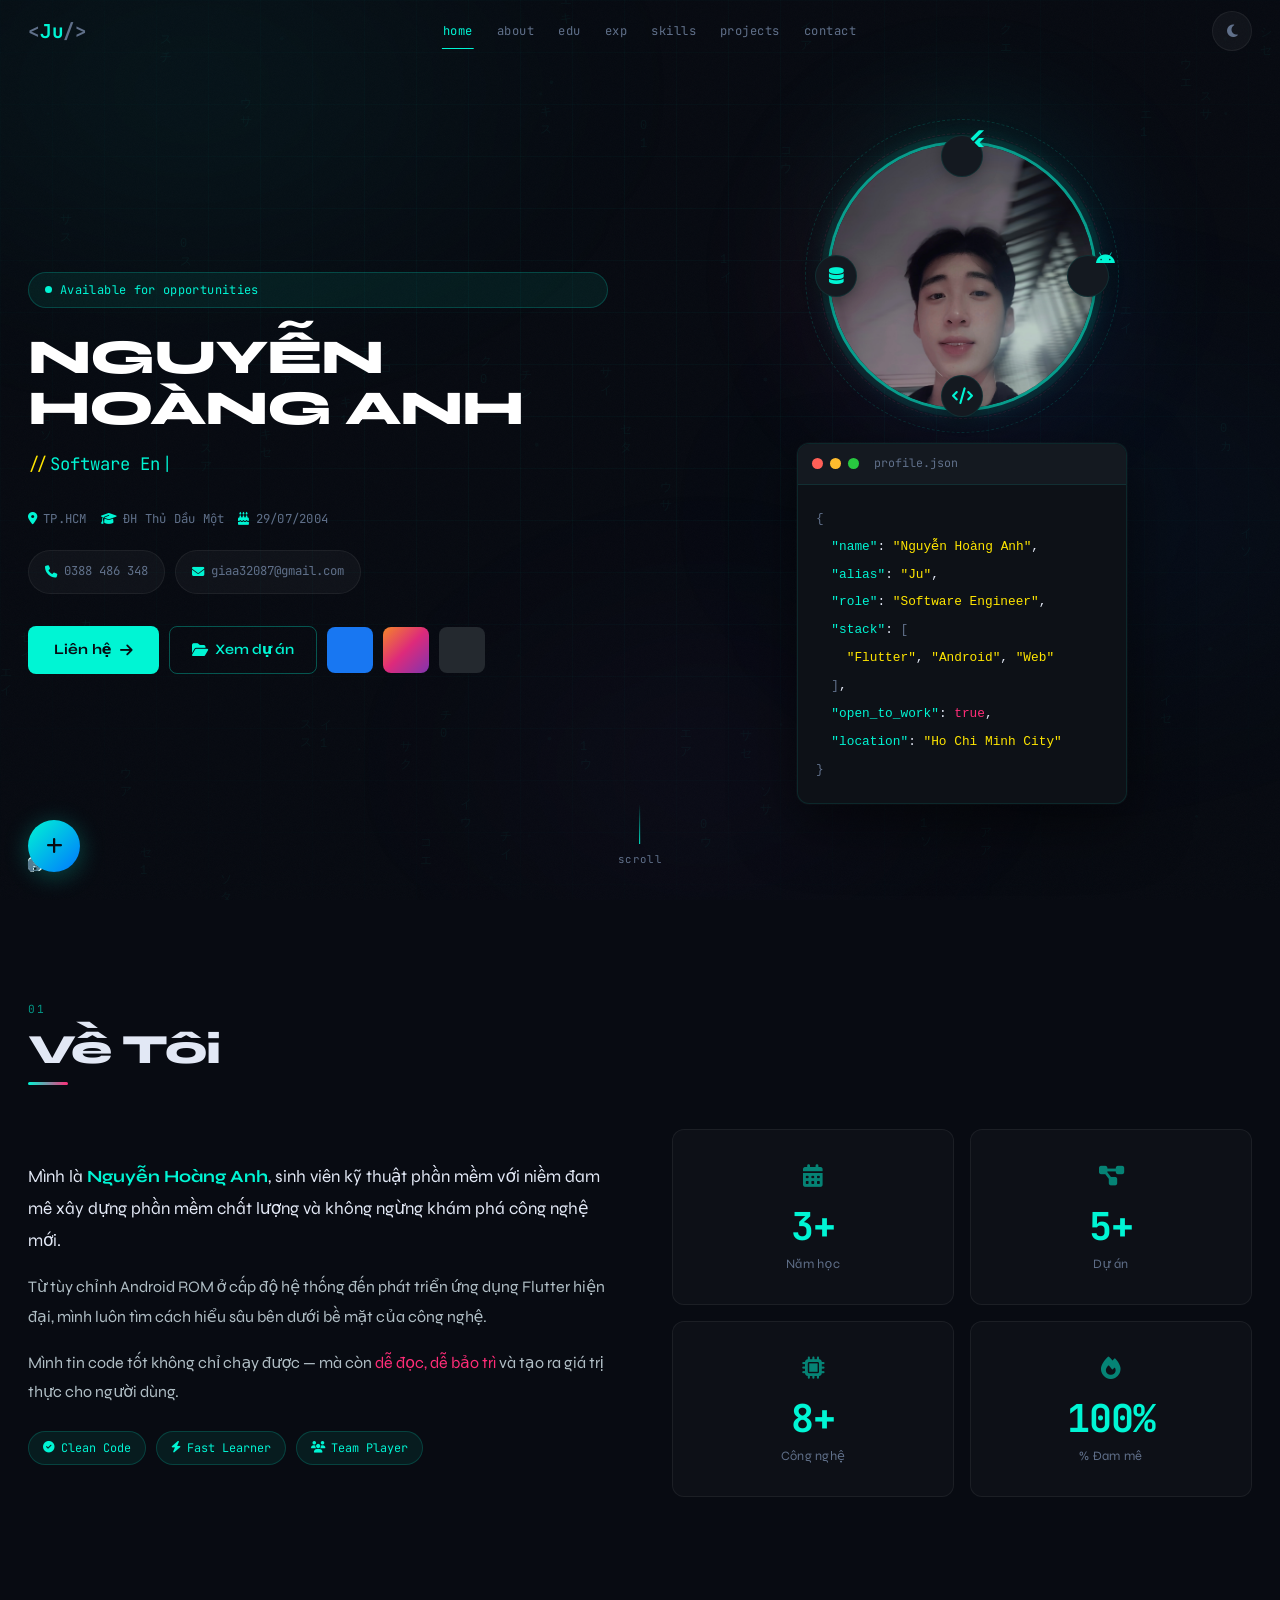
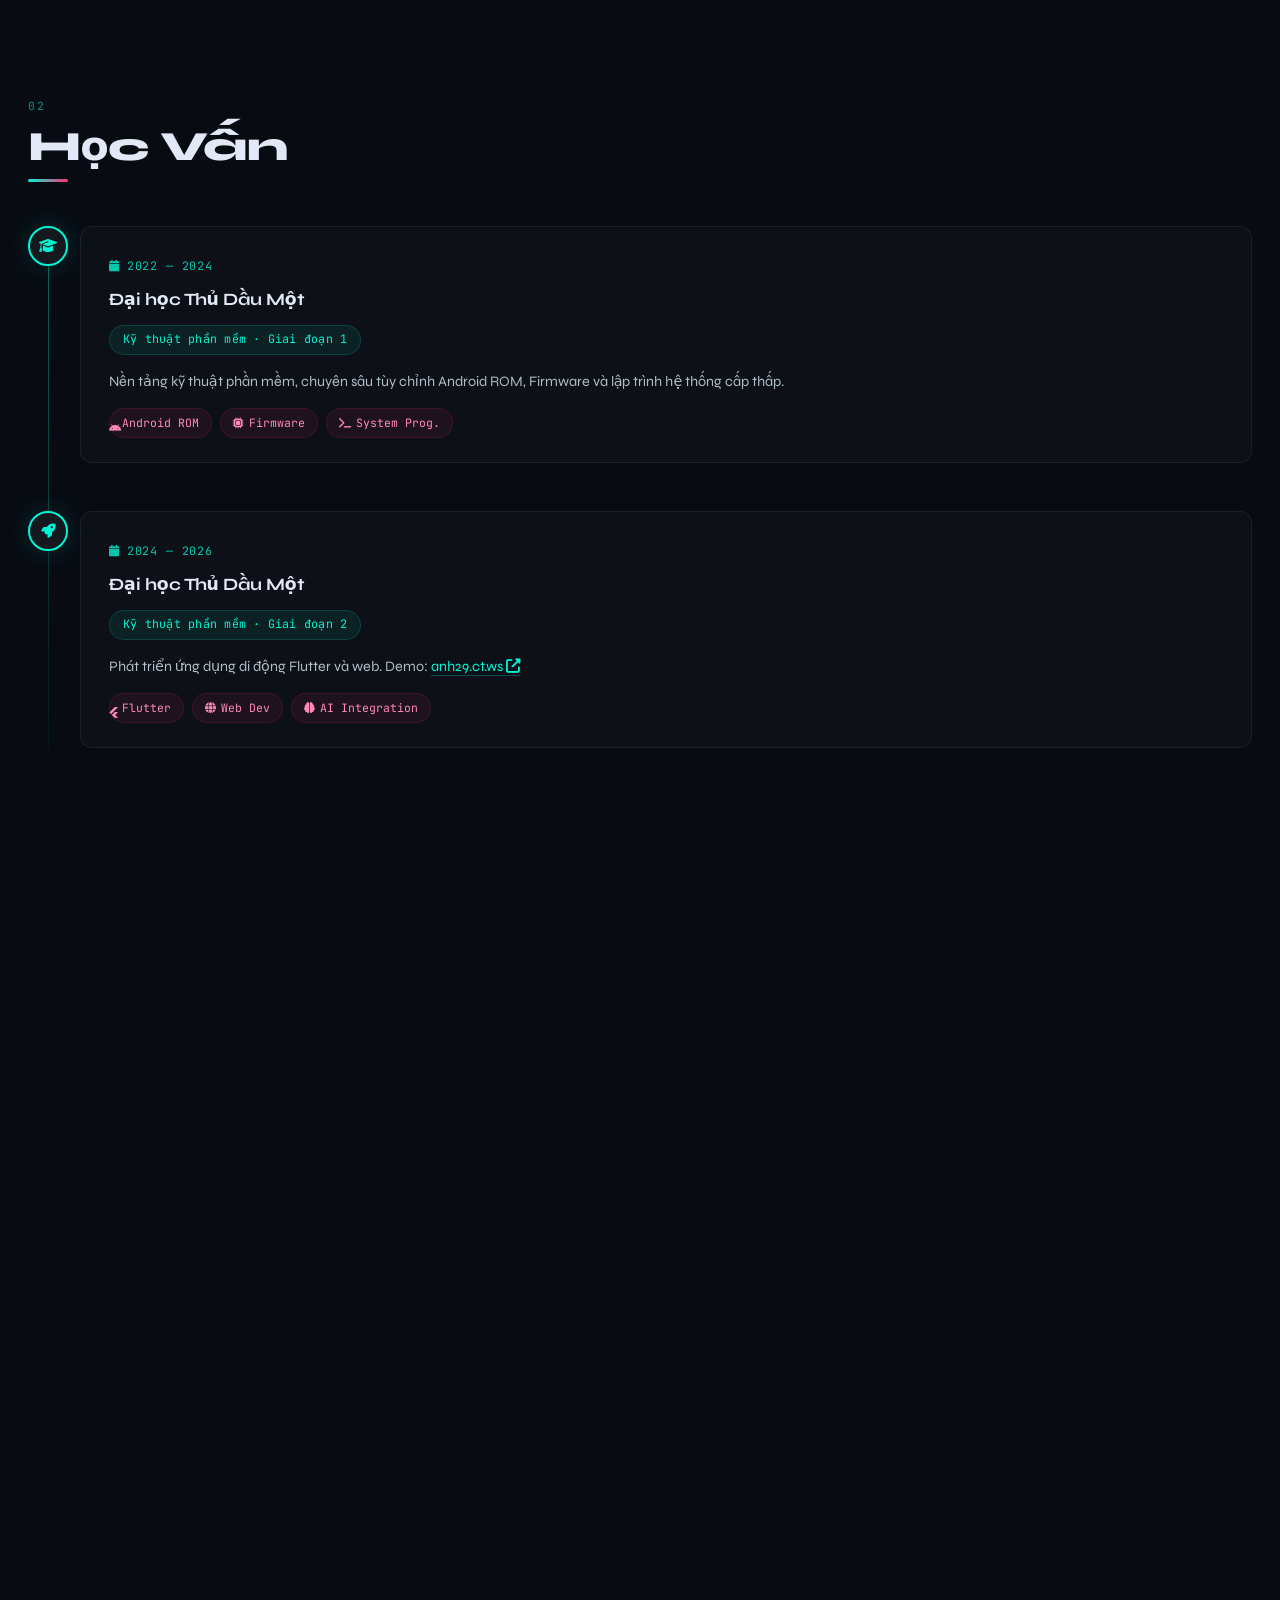
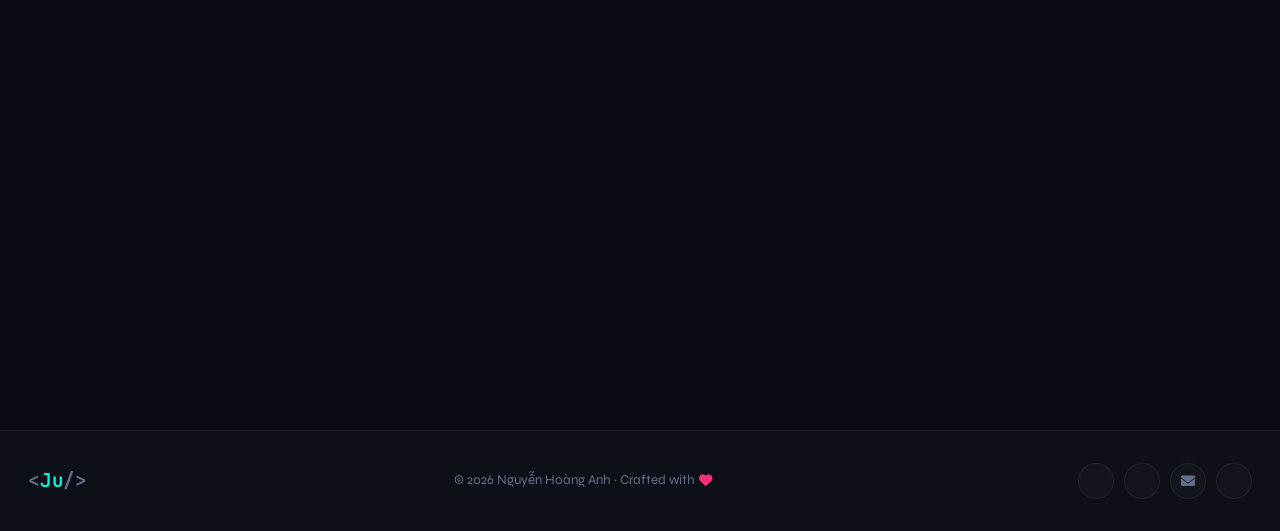
==== commit 17fc6770: "Update print statement from 'Hello' to 'Goodbye' Signed-off-by: Ju <giaa32087@gmail.com>" ====
--- a/index.html
+++ b/index.html
@@ -7,140 +7,173 @@
     <meta name="description" content="Portfolio của Nguyễn Hoàng Anh (Ju) — Flutter Developer, Android Engineer, Web Developer">
     <meta name="keywords" content="Nguyễn Hoàng Anh, Ju, Flutter Developer, Android, Web Developer, Portfolio">
     <meta name="author" content="Nguyễn Hoàng Anh">
+    <meta name="theme-color" content="#080b12">
     <meta property="og:title" content="Nguyễn Hoàng Anh | Software Engineer">
     <meta property="og:description" content="Portfolio — Flutter Developer, Android Engineer, Web Developer">
     <meta property="og:type" content="website">
+    <!-- Preconnect for performance -->
+    <link rel="preconnect" href="https://fonts.googleapis.com">
+    <link rel="preconnect" href="https://fonts.gstatic.com" crossorigin>
+    <link rel="preconnect" href="https://cdnjs.cloudflare.com">
+    <link href="https://fonts.googleapis.com/css2?family=JetBrains+Mono:wght@400;500;700&family=Syne:wght@600;700;800&display=swap" rel="stylesheet">
+    <link rel="stylesheet" href="https://cdnjs.cloudflare.com/ajax/libs/font-awesome/6.5.0/css/all.min.css">
     <link rel="stylesheet" href="styles.css">
-    <link rel="stylesheet" href="https://cdnjs.cloudflare.com/ajax/libs/font-awesome/6.4.0/css/all.min.css">
 </head>
 <body>
 
 <!-- Loading Screen -->
-<div class="loader" id="loader">
+<div class="loader" id="loader" aria-hidden="true">
     <div class="loader-inner">
         <div class="loader-ring"></div>
+        <div class="loader-ring loader-ring--2"></div>
         <div class="loader-logo">&lt;Ju/&gt;</div>
     </div>
+    <div class="loader-progress-bar"><div class="loader-progress-fill" id="loaderFill"></div></div>
 </div>
 
 <!-- Scroll Progress Bar -->
-<div class="scroll-progress" id="scrollProgress"></div>
-
-<!-- Custom Cursor -->
-<div class="cursor" id="cursor"></div>
-<div class="cursor-trail" id="cursorTrail"></div>
-
-<!-- Canvas Matrix -->
-<canvas id="matrix"></canvas>
-
-<!-- Floating Particles Canvas -->
-<canvas id="particles"></canvas>
+<div class="scroll-progress" id="scrollProgress" role="progressbar" aria-hidden="true"></div>
+
+<!-- Background Canvas -->
+<canvas id="bgCanvas" aria-hidden="true"></canvas>
+
+<!-- Aurora Background -->
+<div class="aurora-bg" aria-hidden="true">
+    <div class="aurora a1"></div>
+    <div class="aurora a2"></div>
+    <div class="aurora a3"></div>
+</div>
+
+<!-- Noise Overlay -->
+<div class="noise-overlay" aria-hidden="true"></div>
 
 <!-- ═══ NAVBAR ═══ -->
-<nav class="navbar" id="navbar">
+<nav class="navbar" id="navbar" role="navigation" aria-label="Main navigation">
     <div class="nav-wrap">
-        <a href="#home" class="nav-logo">
+        <a href="#home" class="nav-logo" aria-label="Go to top">
             <span class="bracket">&lt;</span>Ju<span class="bracket">/&gt;</span>
         </a>
-        <ul class="nav-links" id="navLinks">
-            <li><a href="#home">home</a></li>
-            <li><a href="#about">about</a></li>
-            <li><a href="#education">edu</a></li>
-            <li><a href="#experience">exp</a></li>
-            <li><a href="#skills">skills</a></li>
-            <li><a href="#projects">projects</a></li>
-            <li><a href="#contact">contact</a></li>
+        <ul class="nav-links" id="navLinks" role="list">
+            <li><a href="#home" aria-label="Home section">home</a></li>
+            <li><a href="#about" aria-label="About section">about</a></li>
+            <li><a href="#education" aria-label="Education section">edu</a></li>
+            <li><a href="#experience" aria-label="Experience section">exp</a></li>
+            <li><a href="#skills" aria-label="Skills section">skills</a></li>
+            <li><a href="#projects" aria-label="Projects section">projects</a></li>
+            <li><a href="#contact" aria-label="Contact section">contact</a></li>
         </ul>
         <div class="nav-actions">
-            <button class="theme-toggle" id="themeToggle" aria-label="Toggle theme">
-                <i class="fas fa-moon"></i>
+            <button class="theme-toggle" id="themeToggle" aria-label="Toggle light/dark theme">
+                <i class="fas fa-moon" aria-hidden="true"></i>
             </button>
-            <button class="burger" id="burger" aria-label="Toggle menu">
+            <button class="burger" id="burger" aria-label="Toggle mobile menu" aria-expanded="false">
                 <span></span><span></span><span></span>
             </button>
         </div>
     </div>
     <!-- Mobile dropdown -->
-    <div class="mobile-nav" id="mobileNav">
-        <a href="#home">home</a>
-        <a href="#about">about</a>
-        <a href="#education">education</a>
-        <a href="#experience">experience</a>
-        <a href="#skills">skills</a>
-        <a href="#projects">projects</a>
-        <a href="#contact">contact</a>
+    <div class="mobile-nav" id="mobileNav" aria-hidden="true">
+        <a href="#home"><i class="fas fa-house" aria-hidden="true"></i> Home</a>
+        <a href="#about"><i class="fas fa-user" aria-hidden="true"></i> About</a>
+        <a href="#education"><i class="fas fa-graduation-cap" aria-hidden="true"></i> Education</a>
+        <a href="#experience"><i class="fas fa-briefcase" aria-hidden="true"></i> Experience</a>
+        <a href="#skills"><i class="fas fa-code" aria-hidden="true"></i> Skills</a>
+        <a href="#projects"><i class="fas fa-folder-open" aria-hidden="true"></i> Projects</a>
+        <a href="#contact"><i class="fas fa-paper-plane" aria-hidden="true"></i> Contact</a>
     </div>
 </nav>
 
 <!-- ═══ HERO ═══ -->
-<section id="home" class="hero">
-    <div class="hero-grid-bg" id="heroGrid"></div>
+<section id="home" class="hero" aria-label="Hero section">
+    <div class="hero-grid-bg" id="heroGrid" aria-hidden="true"></div>
     <div class="hero-content">
         <!-- LEFT -->
         <div class="hero-left">
             <div class="status-pill">
-                <span class="dot-live"></span> Available for opportunities
+                <span class="dot-live" aria-hidden="true"></span>
+                <span>Available for opportunities</span>
             </div>
             <h1 class="hero-name" id="heroName">NGUYỄN HOÀNG ANH</h1>
-            <p class="hero-role">
-                <span class="comment">// </span>
-                <span id="typed"></span><span class="blink-bar">|</span>
+            <p class="hero-role" aria-live="polite" aria-label="Current role">
+                <span class="comment" aria-hidden="true">// </span>
+                <span id="typed"></span><span class="blink-bar" aria-hidden="true">|</span>
             </p>
             <div class="hero-tags">
-                <span><i class="fas fa-map-marker-alt"></i> TP.HCM</span>
-                <span><i class="fas fa-graduation-cap"></i> ĐH Thủ Dầu Một</span>
-                <span><i class="fas fa-birthday-cake"></i> 29/07/2004</span>
+                <span><i class="fas fa-location-dot" aria-hidden="true"></i> TP.HCM</span>
+                <span><i class="fas fa-graduation-cap" aria-hidden="true"></i> ĐH Thủ Dầu Một</span>
+                <span><i class="fas fa-cake-candles" aria-hidden="true"></i> 29/07/2004</span>
             </div>
             <div class="hero-contacts">
-                <a href="tel:0388486348" class="pill-link"><i class="fas fa-phone"></i> 0388 486 348</a>
-                <a href="mailto:giaa32087@gmail.com" class="pill-link"><i class="fas fa-envelope"></i> giaa32087@gmail.com</a>
+                <a href="tel:0388486348" class="pill-link" aria-label="Call 0388 486 348">
+                    <i class="fas fa-phone" aria-hidden="true"></i> 0388 486 348
+                </a>
+                <a href="mailto:giaa32087@gmail.com" class="pill-link" aria-label="Email giaa32087@gmail.com">
+                    <i class="fas fa-envelope" aria-hidden="true"></i> giaa32087@gmail.com
+                </a>
             </div>
             <div class="hero-btns">
-                <a href="#contact" class="btn-solid magnetic-btn">Liên hệ <i class="fas fa-arrow-right"></i></a>
-                <a href="#projects" class="btn-ghost magnetic-btn">Xem dự án</a>
-                <a href="https://www.facebook.com/Ju2974" target="_blank" class="btn-icon" style="background:#1877f2"><i class="fab fa-facebook-f"></i></a>
-                <a href="https://www.instagram.com/ng_ju29/" target="_blank" class="btn-icon" style="background:linear-gradient(135deg,#f58529,#dd2a7b,#8134af)"><i class="fab fa-instagram"></i></a>
+                <a href="#contact" class="btn-solid">
+                    Liên hệ <i class="fas fa-arrow-right" aria-hidden="true"></i>
+                </a>
+                <a href="#projects" class="btn-ghost">
+                    <i class="fas fa-folder-open" aria-hidden="true"></i> Xem dự án
+                </a>
+                <a href="https://www.facebook.com/Ju2974" target="_blank" rel="noopener noreferrer"
+                   class="btn-icon" style="background:#1877f2" aria-label="Facebook profile">
+                    <i class="fab fa-facebook-f" aria-hidden="true"></i>
+                </a>
+                <a href="https://www.instagram.com/ng_ju29/" target="_blank" rel="noopener noreferrer"
+                   class="btn-icon btn-icon--ig" aria-label="Instagram profile">
+                    <i class="fab fa-instagram" aria-hidden="true"></i>
+                </a>
+                <a href="https://github.com/" target="_blank" rel="noopener noreferrer"
+                   class="btn-icon" style="background:#24292f" aria-label="GitHub profile">
+                    <i class="fab fa-github" aria-hidden="true"></i>
+                </a>
             </div>
         </div>
         <!-- RIGHT -->
         <div class="hero-right">
             <div class="avatar-wrap">
-                <div class="blob-bg"></div>
-                <div class="avatar-ring r1"></div>
-                <div class="avatar-ring r2"></div>
+                <div class="blob-bg" aria-hidden="true"></div>
+                <div class="avatar-ring r1" aria-hidden="true"></div>
+                <div class="avatar-ring r2" aria-hidden="true"></div>
                 <div class="avatar-img">
-                    <img src="./profile.jpg" alt="Nguyễn Hoàng Anh" id="profileImg" loading="eager" decoding="sync">
-                </div>
-                <div class="orbit o1"><i class="fab fa-flutter"></i></div>
-                <div class="orbit o2"><i class="fab fa-android"></i></div>
-                <div class="orbit o3"><i class="fas fa-code"></i></div>
-                <div class="orbit o4"><i class="fas fa-database"></i></div>
-            </div>
-            <div class="code-snippet">
-                <div class="snippet-bar">
+                    <img src="./profile.jpg" alt="Nguyễn Hoàng Anh — Software Engineer" id="profileImg" loading="eager" decoding="sync">
+                </div>
+                <div class="orbit o1" aria-hidden="true" title="Flutter"><i class="fab fa-flutter"></i></div>
+                <div class="orbit o2" aria-hidden="true" title="Android"><i class="fab fa-android"></i></div>
+                <div class="orbit o3" aria-hidden="true" title="Code"><i class="fas fa-code"></i></div>
+                <div class="orbit o4" aria-hidden="true" title="Database"><i class="fas fa-database"></i></div>
+            </div>
+            <div class="code-snippet" aria-label="Profile code snippet">
+                <div class="snippet-bar" aria-hidden="true">
                     <span class="s-dot" style="background:#ff5f57"></span>
                     <span class="s-dot" style="background:#febc2e"></span>
                     <span class="s-dot" style="background:#28c840"></span>
-                    <span style="margin-left:8px;color:#555;font-size:.75rem">profile.json</span>
-                </div>
-                <pre><code><span class="k">{</span>
+                    <span class="snippet-title">profile.json</span>
+                </div>
+                <pre aria-label="Profile data in JSON format"><code><span class="k">{</span>
   <span class="p">"name"</span>: <span class="s">"Nguyễn Hoàng Anh"</span>,
   <span class="p">"alias"</span>: <span class="s">"Ju"</span>,
   <span class="p">"role"</span>: <span class="s">"Software Engineer"</span>,
-  <span class="p">"stack"</span>: <span class="k">[</span><span class="s">"Flutter"</span>, <span class="s">"Android"</span>, <span class="s">"Web"</span><span class="k">]</span>,
-  <span class="p">"open"</span>: <span class="b">true</span>
+  <span class="p">"stack"</span>: <span class="k">[</span>
+    <span class="s">"Flutter"</span>, <span class="s">"Android"</span>, <span class="s">"Web"</span>
+  <span class="k">]</span>,
+  <span class="p">"open_to_work"</span>: <span class="b">true</span>,
+  <span class="p">"location"</span>: <span class="s">"Ho Chi Minh City"</span>
 <span class="k">}</span></code></pre>
             </div>
         </div>
     </div>
-    <div class="scroll-indicator">
+    <div class="scroll-indicator" aria-hidden="true">
         <div class="scroll-bar"></div>
         <span>scroll</span>
     </div>
 </section>
 
 <!-- ═══ ABOUT ═══ -->
-<section id="about" class="section">
+<section id="about" class="section" aria-label="About section">
     <div class="wrap">
         <div class="sec-head reveal">
             <span class="sec-num">01</span>
@@ -151,44 +184,73 @@
                 <p class="lead">Mình là <strong>Nguyễn Hoàng Anh</strong>, sinh viên kỹ thuật phần mềm với niềm đam mê xây dựng phần mềm chất lượng và không ngừng khám phá công nghệ mới.</p>
                 <p>Từ tùy chỉnh Android ROM ở cấp độ hệ thống đến phát triển ứng dụng Flutter hiện đại, mình luôn tìm cách hiểu sâu bên dưới bề mặt của công nghệ.</p>
                 <p>Mình tin code tốt không chỉ chạy được — mà còn <em>dễ đọc, dễ bảo trì</em> và tạo ra giá trị thực cho người dùng.</p>
+                <div class="about-badges">
+                    <span class="badge"><i class="fas fa-check-circle" aria-hidden="true"></i> Clean Code</span>
+                    <span class="badge"><i class="fas fa-bolt" aria-hidden="true"></i> Fast Learner</span>
+                    <span class="badge"><i class="fas fa-users" aria-hidden="true"></i> Team Player</span>
+                </div>
             </div>
             <div class="stats-grid">
-                <div class="stat-box"><span class="stat-n" data-to="3">0</span><span class="stat-l">Năm học</span></div>
-                <div class="stat-box"><span class="stat-n" data-to="5">0</span><span class="stat-l">Dự án</span></div>
-                <div class="stat-box"><span class="stat-n" data-to="8">0</span><span class="stat-l">Công nghệ</span></div>
-                <div class="stat-box"><span class="stat-n" data-to="100">0</span><span class="stat-l">% Đam mê</span></div>
+                <div class="stat-box stagger-item">
+                    <span class="stat-icon" aria-hidden="true"><i class="fas fa-calendar-days"></i></span>
+                    <span class="stat-n" data-to="3">0</span>
+                    <span class="stat-l">Năm học</span>
+                </div>
+                <div class="stat-box stagger-item">
+                    <span class="stat-icon" aria-hidden="true"><i class="fas fa-diagram-project"></i></span>
+                    <span class="stat-n" data-to="5">0</span>
+                    <span class="stat-l">Dự án</span>
+                </div>
+                <div class="stat-box stagger-item">
+                    <span class="stat-icon" aria-hidden="true"><i class="fas fa-microchip"></i></span>
+                    <span class="stat-n" data-to="8">0</span>
+                    <span class="stat-l">Công nghệ</span>
+                </div>
+                <div class="stat-box stagger-item">
+                    <span class="stat-icon" aria-hidden="true"><i class="fas fa-fire"></i></span>
+                    <span class="stat-n" data-to="100">0</span>
+                    <span class="stat-l">% Đam mê</span>
+                </div>
             </div>
         </div>
     </div>
 </section>
 
 <!-- ═══ EDUCATION ═══ -->
-<section id="education" class="section">
+<section id="education" class="section" aria-label="Education section">
     <div class="wrap">
         <div class="sec-head reveal">
             <span class="sec-num">02</span>
             <h2 class="scramble-text">Học Vấn</h2>
         </div>
         <div class="timeline reveal">
-            <div class="tl-line"></div>
+            <div class="tl-line" aria-hidden="true"></div>
             <div class="tl-item stagger-item">
-                <div class="tl-icon"><i class="fas fa-graduation-cap"></i></div>
+                <div class="tl-icon" aria-hidden="true"><i class="fas fa-graduation-cap"></i></div>
                 <div class="tl-body">
-                    <span class="tl-date">2022 — 2024</span>
+                    <span class="tl-date"><i class="fas fa-calendar" aria-hidden="true"></i> 2022 — 2024</span>
                     <h3>Đại học Thủ Dầu Một</h3>
                     <span class="tl-tag">Kỹ thuật phần mềm · Giai đoạn 1</span>
                     <p>Nền tảng kỹ thuật phần mềm, chuyên sâu tùy chỉnh Android ROM, Firmware và lập trình hệ thống cấp thấp.</p>
-                    <div class="tl-chips"><span>Android ROM</span><span>Firmware</span><span>System Programming</span></div>
+                    <div class="tl-chips">
+                        <span><i class="fab fa-android" aria-hidden="true"></i> Android ROM</span>
+                        <span><i class="fas fa-microchip" aria-hidden="true"></i> Firmware</span>
+                        <span><i class="fas fa-terminal" aria-hidden="true"></i> System Prog.</span>
+                    </div>
                 </div>
             </div>
             <div class="tl-item stagger-item">
-                <div class="tl-icon"><i class="fas fa-rocket"></i></div>
+                <div class="tl-icon" aria-hidden="true"><i class="fas fa-rocket"></i></div>
                 <div class="tl-body">
-                    <span class="tl-date">2024 — 2026</span>
+                    <span class="tl-date"><i class="fas fa-calendar" aria-hidden="true"></i> 2024 — 2026</span>
                     <h3>Đại học Thủ Dầu Một</h3>
                     <span class="tl-tag">Kỹ thuật phần mềm · Giai đoạn 2</span>
-                    <p>Phát triển ứng dụng di động Flutter và web. Demo: <a href="https://anh29.ct.ws" target="_blank" class="tl-link">anh29.ct.ws <i class="fas fa-external-link-alt"></i></a></p>
-                    <div class="tl-chips"><span>Flutter</span><span>Web Dev</span><span>AI Integration</span></div>
+                    <p>Phát triển ứng dụng di động Flutter và web. Demo: <a href="https://anh29.ct.ws" target="_blank" rel="noopener noreferrer" class="tl-link">anh29.ct.ws <i class="fas fa-external-link-alt" aria-hidden="true"></i></a></p>
+                    <div class="tl-chips">
+                        <span><i class="fab fa-flutter" aria-hidden="true"></i> Flutter</span>
+                        <span><i class="fas fa-globe" aria-hidden="true"></i> Web Dev</span>
+                        <span><i class="fas fa-brain" aria-hidden="true"></i> AI Integration</span>
+                    </div>
                 </div>
             </div>
         </div>
@@ -196,7 +258,7 @@
 </section>
 
 <!-- ═══ EXPERIENCE ═══ -->
-<section id="experience" class="section">
+<section id="experience" class="section" aria-label="Experience section">
     <div class="wrap">
         <div class="sec-head reveal">
             <span class="sec-num">03</span>
@@ -204,35 +266,51 @@
         </div>
         <div class="exp-grid reveal">
             <div class="exp-card stagger-item">
-                <div class="exp-ico"><i class="fab fa-flutter"></i></div>
-                <div>
+                <div class="exp-ico" aria-hidden="true"><i class="fab fa-flutter"></i></div>
+                <div class="exp-content">
                     <h3>Flutter Development</h3>
                     <p>Xây dựng ứng dụng cross-platform với Dart/Flutter, giao diện Material 3, hiệu năng cao trên cả Android lẫn iOS.</p>
-                    <div class="chip-row"><span>Dart</span><span>Flutter</span><span>Firebase</span></div>
+                    <div class="chip-row">
+                        <span><i class="fas fa-circle-dot" aria-hidden="true"></i> Dart</span>
+                        <span><i class="fab fa-flutter" aria-hidden="true"></i> Flutter</span>
+                        <span><i class="fas fa-fire-flame-curved" aria-hidden="true"></i> Firebase</span>
+                    </div>
                 </div>
             </div>
             <div class="exp-card stagger-item">
-                <div class="exp-ico"><i class="fab fa-android"></i></div>
-                <div>
+                <div class="exp-ico" aria-hidden="true"><i class="fab fa-android"></i></div>
+                <div class="exp-content">
                     <h3>Android System</h3>
                     <p>Flash ROM, decompile/recompile hệ thống, tùy chỉnh Firmware. Hiểu kiến trúc Android từ bootloader đến app layer.</p>
-                    <div class="chip-row"><span>ADB</span><span>Fastboot</span><span>TWRP</span></div>
+                    <div class="chip-row">
+                        <span><i class="fas fa-terminal" aria-hidden="true"></i> ADB</span>
+                        <span><i class="fas fa-bolt" aria-hidden="true"></i> Fastboot</span>
+                        <span><i class="fas fa-shield" aria-hidden="true"></i> TWRP</span>
+                    </div>
                 </div>
             </div>
             <div class="exp-card stagger-item">
-                <div class="exp-ico"><i class="fas fa-brain"></i></div>
-                <div>
+                <div class="exp-ico" aria-hidden="true"><i class="fas fa-brain"></i></div>
+                <div class="exp-content">
                     <h3>AI Integration</h3>
                     <p>Tích hợp LLM API vào ứng dụng, xây dựng tính năng thông minh và tối ưu trải nghiệm người dùng với AI.</p>
-                    <div class="chip-row"><span>LLM API</span><span>Prompt Eng.</span><span>AI Features</span></div>
+                    <div class="chip-row">
+                        <span><i class="fas fa-robot" aria-hidden="true"></i> LLM API</span>
+                        <span><i class="fas fa-comment-dots" aria-hidden="true"></i> Prompt Eng.</span>
+                        <span><i class="fas fa-wand-magic-sparkles" aria-hidden="true"></i> AI Features</span>
+                    </div>
                 </div>
             </div>
             <div class="exp-card stagger-item">
-                <div class="exp-ico"><i class="fas fa-globe"></i></div>
-                <div>
+                <div class="exp-ico" aria-hidden="true"><i class="fas fa-globe"></i></div>
+                <div class="exp-content">
                     <h3>Web Development</h3>
                     <p>Phát triển giao diện web hiện đại, responsive với HTML5, CSS3, JavaScript thuần — từ landing page đến web app quản lý.</p>
-                    <div class="chip-row"><span>HTML5</span><span>CSS3</span><span>JavaScript</span></div>
+                    <div class="chip-row">
+                        <span><i class="fab fa-html5" aria-hidden="true"></i> HTML5</span>
+                        <span><i class="fab fa-css3-alt" aria-hidden="true"></i> CSS3</span>
+                        <span><i class="fab fa-js" aria-hidden="true"></i> JavaScript</span>
+                    </div>
                 </div>
             </div>
         </div>
@@ -240,7 +318,7 @@
 </section>
 
 <!-- ═══ SKILLS ═══ -->
-<section id="skills" class="section">
+<section id="skills" class="section" aria-label="Skills section">
     <div class="wrap">
         <div class="sec-head reveal">
             <span class="sec-num">04</span>
@@ -248,47 +326,99 @@
         </div>
         <div class="skills-layout reveal">
             <div class="skill-bars">
-                <p class="sub-label">// Core Technologies</p>
+                <p class="sub-label"><i class="fas fa-layer-group" aria-hidden="true"></i> // Core Technologies</p>
                 <div class="bar-item">
-                    <div class="bar-top"><span>Flutter / Dart</span><span class="bar-pct">80%</span></div>
-                    <div class="bar-track"><div class="bar-fill" data-w="80"></div></div>
+                    <div class="bar-top">
+                        <span><i class="fab fa-flutter" aria-hidden="true"></i> Flutter / Dart</span>
+                        <span class="bar-pct">80%</span>
+                    </div>
+                    <div class="bar-track" role="progressbar" aria-valuenow="80" aria-valuemin="0" aria-valuemax="100" aria-label="Flutter Dart proficiency 80%">
+                        <div class="bar-fill" data-w="80"></div>
+                    </div>
                 </div>
                 <div class="bar-item">
-                    <div class="bar-top"><span>HTML / CSS / JS</span><span class="bar-pct">75%</span></div>
-                    <div class="bar-track"><div class="bar-fill" data-w="75"></div></div>
+                    <div class="bar-top">
+                        <span><i class="fas fa-code" aria-hidden="true"></i> HTML / CSS / JS</span>
+                        <span class="bar-pct">75%</span>
+                    </div>
+                    <div class="bar-track" role="progressbar" aria-valuenow="75" aria-valuemin="0" aria-valuemax="100" aria-label="HTML CSS JS proficiency 75%">
+                        <div class="bar-fill" data-w="75"></div>
+                    </div>
                 </div>
                 <div class="bar-item">
-                    <div class="bar-top"><span>Android / ROM</span><span class="bar-pct">70%</span></div>
-                    <div class="bar-track"><div class="bar-fill" data-w="70"></div></div>
+                    <div class="bar-top">
+                        <span><i class="fab fa-android" aria-hidden="true"></i> Android / ROM</span>
+                        <span class="bar-pct">70%</span>
+                    </div>
+                    <div class="bar-track" role="progressbar" aria-valuenow="70" aria-valuemin="0" aria-valuemax="100" aria-label="Android ROM proficiency 70%">
+                        <div class="bar-fill" data-w="70"></div>
+                    </div>
                 </div>
                 <div class="bar-item">
-                    <div class="bar-top"><span>MySQL / Database</span><span class="bar-pct">65%</span></div>
-                    <div class="bar-track"><div class="bar-fill" data-w="65"></div></div>
+                    <div class="bar-top">
+                        <span><i class="fas fa-database" aria-hidden="true"></i> MySQL / Database</span>
+                        <span class="bar-pct">65%</span>
+                    </div>
+                    <div class="bar-track" role="progressbar" aria-valuenow="65" aria-valuemin="0" aria-valuemax="100" aria-label="MySQL Database proficiency 65%">
+                        <div class="bar-fill" data-w="65"></div>
+                    </div>
                 </div>
                 <div class="bar-item">
-                    <div class="bar-top"><span>Git / GitHub</span><span class="bar-pct">70%</span></div>
-                    <div class="bar-track"><div class="bar-fill" data-w="70"></div></div>
+                    <div class="bar-top">
+                        <span><i class="fab fa-git-alt" aria-hidden="true"></i> Git / GitHub</span>
+                        <span class="bar-pct">70%</span>
+                    </div>
+                    <div class="bar-track" role="progressbar" aria-valuenow="70" aria-valuemin="0" aria-valuemax="100" aria-label="Git GitHub proficiency 70%">
+                        <div class="bar-fill" data-w="70"></div>
+                    </div>
                 </div>
                 <div class="bar-item">
-                    <div class="bar-top"><span>AI Tools</span><span class="bar-pct">85%</span></div>
-                    <div class="bar-track"><div class="bar-fill" data-w="85"></div></div>
+                    <div class="bar-top">
+                        <span><i class="fas fa-robot" aria-hidden="true"></i> AI Tools</span>
+                        <span class="bar-pct">85%</span>
+                    </div>
+                    <div class="bar-track" role="progressbar" aria-valuenow="85" aria-valuemin="0" aria-valuemax="100" aria-label="AI Tools proficiency 85%">
+                        <div class="bar-fill" data-w="85"></div>
+                    </div>
                 </div>
             </div>
             <div class="skill-tags-panel">
-                <p class="sub-label">// Tools & Ecosystem</p>
+                <p class="sub-label"><i class="fas fa-toolbox" aria-hidden="true"></i> // Tools & Ecosystem</p>
                 <div class="tag-cloud">
-                    <span class="t-lg">Flutter</span><span class="t-md">Dart</span><span class="t-sm">Android Studio</span>
-                    <span class="t-sm">ADB / Fastboot</span><span class="t-md">Git</span><span class="t-sm">GitHub</span>
-                    <span class="t-lg">HTML5</span><span class="t-sm">CSS3</span><span class="t-md">JavaScript</span>
-                    <span class="t-sm">MySQL</span><span class="t-sm">TWRP</span><span class="t-md">Firebase</span>
-                    <span class="t-lg">AI APIs</span><span class="t-sm">VS Code</span><span class="t-md">Linux</span>
-                </div>
-                <p class="sub-label" style="margin-top:28px">// Soft Skills</p>
+                    <span class="t-lg"><i class="fab fa-flutter" aria-hidden="true"></i> Flutter</span>
+                    <span class="t-md"><i class="fas fa-circle-dot" aria-hidden="true"></i> Dart</span>
+                    <span class="t-sm"><i class="fas fa-laptop-code" aria-hidden="true"></i> Android Studio</span>
+                    <span class="t-sm"><i class="fas fa-terminal" aria-hidden="true"></i> ADB / Fastboot</span>
+                    <span class="t-md"><i class="fab fa-git-alt" aria-hidden="true"></i> Git</span>
+                    <span class="t-sm"><i class="fab fa-github" aria-hidden="true"></i> GitHub</span>
+                    <span class="t-lg"><i class="fab fa-html5" aria-hidden="true"></i> HTML5</span>
+                    <span class="t-sm"><i class="fab fa-css3-alt" aria-hidden="true"></i> CSS3</span>
+                    <span class="t-md"><i class="fab fa-js" aria-hidden="true"></i> JavaScript</span>
+                    <span class="t-sm"><i class="fas fa-database" aria-hidden="true"></i> MySQL</span>
+                    <span class="t-sm"><i class="fas fa-shield-halved" aria-hidden="true"></i> TWRP</span>
+                    <span class="t-md"><i class="fas fa-fire" aria-hidden="true"></i> Firebase</span>
+                    <span class="t-lg"><i class="fas fa-brain" aria-hidden="true"></i> AI APIs</span>
+                    <span class="t-sm"><i class="fas fa-code" aria-hidden="true"></i> VS Code</span>
+                    <span class="t-md"><i class="fab fa-linux" aria-hidden="true"></i> Linux</span>
+                </div>
+                <p class="sub-label" style="margin-top:32px"><i class="fas fa-star" aria-hidden="true"></i> // Soft Skills</p>
                 <div class="soft-grid">
-                    <div class="soft-item"><i class="fas fa-lightbulb"></i> Tư duy phân tích</div>
-                    <div class="soft-item"><i class="fas fa-sync-alt"></i> Học hỏi nhanh</div>
-                    <div class="soft-item"><i class="fas fa-comments"></i> Giao tiếp tốt</div>
-                    <div class="soft-item"><i class="fas fa-puzzle-piece"></i> Giải quyết vấn đề</div>
+                    <div class="soft-item">
+                        <span class="soft-ico"><i class="fas fa-lightbulb" aria-hidden="true"></i></span>
+                        <span>Tư duy phân tích</span>
+                    </div>
+                    <div class="soft-item">
+                        <span class="soft-ico"><i class="fas fa-rotate" aria-hidden="true"></i></span>
+                        <span>Học hỏi nhanh</span>
+                    </div>
+                    <div class="soft-item">
+                        <span class="soft-ico"><i class="fas fa-comments" aria-hidden="true"></i></span>
+                        <span>Giao tiếp tốt</span>
+                    </div>
+                    <div class="soft-item">
+                        <span class="soft-ico"><i class="fas fa-puzzle-piece" aria-hidden="true"></i></span>
+                        <span>Giải quyết vấn đề</span>
+                    </div>
                 </div>
             </div>
         </div>
@@ -296,7 +426,7 @@
 </section>
 
 <!-- ═══ PROJECTS ═══ -->
-<section id="projects" class="section">
+<section id="projects" class="section" aria-label="Projects section">
     <div class="wrap">
         <div class="sec-head reveal">
             <span class="sec-num">05</span>
@@ -304,40 +434,66 @@
         </div>
         <div class="proj-grid reveal">
             <div class="proj-card featured stagger-item">
-                <div class="proj-glow"></div>
+                <div class="proj-glow" aria-hidden="true"></div>
                 <div class="proj-top">
-                    <i class="fas fa-folder-open proj-folder"></i>
-                    <a href="https://anh29.ct.ws" target="_blank" class="proj-ext"><i class="fas fa-external-link-alt"></i></a>
+                    <div class="proj-icon-wrap" aria-hidden="true">
+                        <i class="fas fa-globe-asia"></i>
+                    </div>
+                    <a href="https://anh29.ct.ws" target="_blank" rel="noopener noreferrer"
+                       class="proj-ext" aria-label="View Website EAnh project">
+                        <i class="fas fa-arrow-up-right-from-square" aria-hidden="true"></i>
+                    </a>
                 </div>
                 <h3>Website EAnh</h3>
                 <p>Trang quản lý dữ liệu sinh viên tích hợp AI — tra cứu, quản lý điểm số và thông tin học vụ với giao diện hiện đại.</p>
-                <div class="proj-chips"><span>HTML</span><span>CSS</span><span>JavaScript</span><span>AI API</span></div>
-                <span class="proj-badge">Featured</span>
+                <div class="proj-chips">
+                    <span><i class="fab fa-html5" aria-hidden="true"></i> HTML</span>
+                    <span><i class="fab fa-css3-alt" aria-hidden="true"></i> CSS</span>
+                    <span><i class="fab fa-js" aria-hidden="true"></i> JavaScript</span>
+                    <span><i class="fas fa-robot" aria-hidden="true"></i> AI API</span>
+                </div>
+                <span class="proj-badge"><i class="fas fa-star" aria-hidden="true"></i> Featured</span>
             </div>
             <div class="proj-card stagger-item">
                 <div class="proj-top">
-                    <i class="fas fa-folder-open proj-folder"></i>
-                    <a href="#" class="proj-ext"><i class="fab fa-github"></i></a>
+                    <div class="proj-icon-wrap" aria-hidden="true">
+                        <i class="fas fa-note-sticky"></i>
+                    </div>
+                    <a href="#" class="proj-ext" aria-label="View Note App on GitHub">
+                        <i class="fab fa-github" aria-hidden="true"></i>
+                    </a>
                 </div>
                 <h3>Note App</h3>
                 <p>Ứng dụng quản lý ghi chú cá nhân viết bằng Flutter — tạo, sửa, xóa note với giao diện Material 3, lưu trữ local SQLite.</p>
-                <div class="proj-chips"><span>Flutter</span><span>Dart</span><span>SQLite</span></div>
+                <div class="proj-chips">
+                    <span><i class="fab fa-flutter" aria-hidden="true"></i> Flutter</span>
+                    <span><i class="fas fa-circle-dot" aria-hidden="true"></i> Dart</span>
+                    <span><i class="fas fa-database" aria-hidden="true"></i> SQLite</span>
+                </div>
             </div>
             <div class="proj-card stagger-item">
                 <div class="proj-top">
-                    <i class="fas fa-folder-open proj-folder"></i>
-                    <a href="#" class="proj-ext"><i class="fab fa-github"></i></a>
+                    <div class="proj-icon-wrap" aria-hidden="true">
+                        <i class="fab fa-android"></i>
+                    </div>
+                    <a href="#" class="proj-ext" aria-label="View Android ROM Tools on GitHub">
+                        <i class="fab fa-github" aria-hidden="true"></i>
+                    </a>
                 </div>
                 <h3>Android ROM Tools</h3>
                 <p>Bộ công cụ hỗ trợ flash ROM, sửa bootloop, backup/restore dữ liệu cho thiết bị Android — hỗ trợ nhiều dòng máy.</p>
-                <div class="proj-chips"><span>ADB</span><span>Fastboot</span><span>Shell Script</span></div>
+                <div class="proj-chips">
+                    <span><i class="fas fa-terminal" aria-hidden="true"></i> ADB</span>
+                    <span><i class="fas fa-bolt" aria-hidden="true"></i> Fastboot</span>
+                    <span><i class="fas fa-scroll" aria-hidden="true"></i> Shell Script</span>
+                </div>
             </div>
         </div>
     </div>
 </section>
 
 <!-- ═══ CONTACT ═══ -->
-<section id="contact" class="section">
+<section id="contact" class="section" aria-label="Contact section">
     <div class="wrap">
         <div class="sec-head reveal">
             <span class="sec-num">06</span>
@@ -347,45 +503,61 @@
             <div class="contact-left">
                 <p class="lead" style="margin-bottom:32px">Có dự án thú vị, câu hỏi kỹ thuật, hay muốn hợp tác? Mình luôn sẵn sàng.</p>
                 <div class="c-links">
-                    <a href="tel:0388486348" class="c-link">
-                        <div class="c-ico"><i class="fas fa-phone"></i></div>
-                        <div><span class="c-lbl">Điện thoại</span><span class="c-val">0388 486 348</span></div>
+                    <a href="tel:0388486348" class="c-link" aria-label="Call 0388 486 348">
+                        <div class="c-ico"><i class="fas fa-phone" aria-hidden="true"></i></div>
+                        <div class="c-text">
+                            <span class="c-lbl">Điện thoại</span>
+                            <span class="c-val">0388 486 348</span>
+                        </div>
+                        <i class="fas fa-chevron-right c-arrow" aria-hidden="true"></i>
                     </a>
-                    <a href="mailto:giaa32087@gmail.com" class="c-link">
-                        <div class="c-ico"><i class="fas fa-envelope"></i></div>
-                        <div><span class="c-lbl">Email</span><span class="c-val">giaa32087@gmail.com</span></div>
+                    <a href="mailto:giaa32087@gmail.com" class="c-link" aria-label="Email giaa32087@gmail.com">
+                        <div class="c-ico"><i class="fas fa-envelope" aria-hidden="true"></i></div>
+                        <div class="c-text">
+                            <span class="c-lbl">Email</span>
+                            <span class="c-val">giaa32087@gmail.com</span>
+                        </div>
+                        <i class="fas fa-chevron-right c-arrow" aria-hidden="true"></i>
                     </a>
-                    <a href="https://www.facebook.com/Ju2974" target="_blank" class="c-link">
-                        <div class="c-ico" style="color:#1877f2"><i class="fab fa-facebook-f"></i></div>
-                        <div><span class="c-lbl">Facebook</span><span class="c-val">facebook.com/Ju2974</span></div>
+                    <a href="https://www.facebook.com/Ju2974" target="_blank" rel="noopener noreferrer" class="c-link" aria-label="Facebook profile">
+                        <div class="c-ico" style="color:#1877f2"><i class="fab fa-facebook-f" aria-hidden="true"></i></div>
+                        <div class="c-text">
+                            <span class="c-lbl">Facebook</span>
+                            <span class="c-val">facebook.com/Ju2974</span>
+                        </div>
+                        <i class="fas fa-chevron-right c-arrow" aria-hidden="true"></i>
                     </a>
-                    <a href="https://www.instagram.com/ng_ju29/" target="_blank" class="c-link">
-                        <div class="c-ico" style="color:#e1306c"><i class="fab fa-instagram"></i></div>
-                        <div><span class="c-lbl">Instagram</span><span class="c-val">@ng_ju29</span></div>
+                    <a href="https://www.instagram.com/ng_ju29/" target="_blank" rel="noopener noreferrer" class="c-link" aria-label="Instagram profile">
+                        <div class="c-ico" style="color:#e1306c"><i class="fab fa-instagram" aria-hidden="true"></i></div>
+                        <div class="c-text">
+                            <span class="c-lbl">Instagram</span>
+                            <span class="c-val">@ng_ju29</span>
+                        </div>
+                        <i class="fas fa-chevron-right c-arrow" aria-hidden="true"></i>
                     </a>
                 </div>
             </div>
-            <form class="contact-form" id="contactForm">
+            <form class="contact-form" id="contactForm" novalidate aria-label="Contact form">
                 <div class="form-row">
                     <div class="form-group">
-                        <label>Tên của bạn</label>
-                        <input type="text" placeholder="Nguyễn Văn A" required>
+                        <label for="contactName"><i class="fas fa-user" aria-hidden="true"></i> Tên của bạn</label>
+                        <input type="text" id="contactName" name="name" placeholder="Nguyễn Văn A" required autocomplete="name">
                     </div>
                     <div class="form-group">
-                        <label>Email</label>
-                        <input type="email" placeholder="you@example.com" required>
+                        <label for="contactEmail"><i class="fas fa-envelope" aria-hidden="true"></i> Email</label>
+                        <input type="email" id="contactEmail" name="email" placeholder="you@example.com" required autocomplete="email">
                     </div>
                 </div>
                 <div class="form-group">
-                    <label>Chủ đề</label>
-                    <input type="text" placeholder="Hợp tác / Câu hỏi kỹ thuật..." required>
+                    <label for="contactSubject"><i class="fas fa-tag" aria-hidden="true"></i> Chủ đề</label>
+                    <input type="text" id="contactSubject" name="subject" placeholder="Hợp tác / Câu hỏi kỹ thuật..." required>
                 </div>
                 <div class="form-group">
-                    <label>Nội dung</label>
-                    <textarea rows="5" placeholder="Nội dung tin nhắn..." required></textarea>
-                </div>
-                <button type="submit" class="btn-submit magnetic-btn">
-                    Gửi tin nhắn <i class="fas fa-paper-plane"></i>
+                    <label for="contactMessage"><i class="fas fa-message" aria-hidden="true"></i> Nội dung</label>
+                    <textarea id="contactMessage" name="message" rows="5" placeholder="Nội dung tin nhắn..." required></textarea>
+                </div>
+                <button type="submit" class="btn-submit" aria-label="Send message">
+                    <span class="btn-submit-text">Gửi tin nhắn <i class="fas fa-paper-plane" aria-hidden="true"></i></span>
                 </button>
             </form>
         </div>
@@ -393,36 +565,57 @@
 </section>
 
 <!-- ═══ FOOTER ═══ -->
-<footer class="footer">
+<footer class="footer" role="contentinfo">
     <div class="footer-inner">
-        <span class="nav-logo"><span class="bracket">&lt;</span>Ju<span class="bracket">/&gt;</span></span>
-        <p>&copy; 2026 Nguyễn Hoàng Anh &middot; Crafted with <i class="fas fa-heart" style="color:#ff2d78"></i></p>
-        <div class="foot-soc">
-            <a href="https://www.facebook.com/Ju2974" target="_blank"><i class="fab fa-facebook-f"></i></a>
-            <a href="https://www.instagram.com/ng_ju29/" target="_blank"><i class="fab fa-instagram"></i></a>
-            <a href="mailto:giaa32087@gmail.com"><i class="fas fa-envelope"></i></a>
+        <a href="#home" class="nav-logo" aria-label="Back to top">
+            <span class="bracket">&lt;</span>Ju<span class="bracket">/&gt;</span>
+        </a>
+        <p>&copy; 2026 Nguyễn Hoàng Anh &middot; Crafted with <i class="fas fa-heart" style="color:#ff2d78" aria-label="love"></i></p>
+        <div class="foot-soc" aria-label="Social media links">
+            <a href="https://www.facebook.com/Ju2974" target="_blank" rel="noopener noreferrer" aria-label="Facebook">
+                <i class="fab fa-facebook-f" aria-hidden="true"></i>
+            </a>
+            <a href="https://www.instagram.com/ng_ju29/" target="_blank" rel="noopener noreferrer" aria-label="Instagram">
+                <i class="fab fa-instagram" aria-hidden="true"></i>
+            </a>
+            <a href="mailto:giaa32087@gmail.com" aria-label="Email">
+                <i class="fas fa-envelope" aria-hidden="true"></i>
+            </a>
+            <a href="https://github.com/" target="_blank" rel="noopener noreferrer" aria-label="GitHub">
+                <i class="fab fa-github" aria-hidden="true"></i>
+            </a>
         </div>
     </div>
 </footer>
 
 <!-- Back to top -->
-<button class="back-top" id="backTop" aria-label="Về đầu trang"><i class="fas fa-chevron-up"></i></button>
+<button class="back-top" id="backTop" aria-label="Về đầu trang">
+    <i class="fas fa-chevron-up" aria-hidden="true"></i>
+</button>
 
 <!-- Floating Action Button -->
-<div class="fab" id="fab">
-    <button class="fab-toggle" id="fabToggle" aria-label="Quick links">
-        <i class="fas fa-plus"></i>
+<div class="fab" id="fab" role="region" aria-label="Quick actions">
+    <button class="fab-toggle" id="fabToggle" aria-label="Toggle quick links" aria-expanded="false">
+        <i class="fas fa-plus" aria-hidden="true"></i>
     </button>
-    <div class="fab-menu" id="fabMenu">
-        <a href="tel:0388486348" class="fab-item" title="Gọi"><i class="fas fa-phone"></i></a>
-        <a href="mailto:giaa32087@gmail.com" class="fab-item" title="Email"><i class="fas fa-envelope"></i></a>
-        <a href="https://www.facebook.com/Ju2974" target="_blank" class="fab-item" title="Facebook"><i class="fab fa-facebook-f"></i></a>
-        <a href="#home" class="fab-item" title="Về đầu"><i class="fas fa-arrow-up"></i></a>
+    <div class="fab-menu" id="fabMenu" aria-hidden="true">
+        <a href="tel:0388486348" class="fab-item" title="Gọi điện" aria-label="Call">
+            <i class="fas fa-phone" aria-hidden="true"></i>
+        </a>
+        <a href="mailto:giaa32087@gmail.com" class="fab-item" title="Gửi Email" aria-label="Email">
+            <i class="fas fa-envelope" aria-hidden="true"></i>
+        </a>
+        <a href="https://www.facebook.com/Ju2974" target="_blank" rel="noopener noreferrer" class="fab-item" title="Facebook" aria-label="Facebook">
+            <i class="fab fa-facebook-f" aria-hidden="true"></i>
+        </a>
+        <a href="#home" class="fab-item" title="Về đầu trang" aria-label="Back to top">
+            <i class="fas fa-arrow-up" aria-hidden="true"></i>
+        </a>
     </div>
 </div>
 
-<!-- Toast -->
-<div class="toast" id="toast"></div>
+<!-- Toast Notification -->
+<div class="toast" id="toast" role="status" aria-live="polite" aria-atomic="true"></div>
 
 <script src="script.js"></script>
 </body>
--- a/styles.css
+++ b/styles.css
@@ -1,35 +1,102 @@
-
-css_content = '''/* ═══════════════════════════════════════════════
-   PORTFOLIO — NGUYỄN HOÀNG ANH (Ju) v2.0
-   styles.css — Optimized, Bug-free, Enhanced
+/* ═══════════════════════════════════════════════
+   PORTFOLIO — NGUYỄN HOÀNG ANH (Ju)
+   styles.css — Professional & Optimized v2.0
    ═══════════════════════════════════════════════ */
 
+/* ── Google Fonts ── */
 @import url('https://fonts.googleapis.com/css2?family=JetBrains+Mono:wght@400;500;700&family=Syne:wght@600;700;800&display=swap');
 
-/* ── Variables ── */
+/* ═══ CSS VARIABLES ═══ */
 :root {
-    --c: #00f5d4;
-    --c2: #0077ff;
-    --acc: #ff2d78;
-    --acc2: #ffe600;
-    --bg: #080b12;
-    --bg2: #0d1117;
-    --bg3: #141920;
-    --text: #e2e8f5;
-    --mute: #60708a;
-    --border: rgba(0,245,212,0.12);
-    --card: rgba(255,255,255,0.03);
-    --glow: 0 0 28px rgba(0,245,212,0.18);
-    --f1: 'Syne', 'Trebuchet MS', system-ui, sans-serif;
-    --f2: 'JetBrains Mono', 'Consolas', 'Courier New', monospace;
-    --nav: 60px;
-    --r: 10px;
-    --t: .28s ease;
-}
-
-/* ── Reset ── */
-*, *::before, *::after { margin: 0; padding: 0; box-sizing: border-box; }
-html { scroll-behavior: smooth; -webkit-text-size-adjust: 100%; }
+    /* Colors */
+    --c:       #00f5d4;
+    --c2:      #0077ff;
+    --acc:     #ff2d78;
+    --acc2:    #ffe600;
+    --acc3:    #a855f7;
+
+    /* Backgrounds */
+    --bg:      #080b12;
+    --bg2:     #0d1117;
+    --bg3:     #141920;
+    --bg4:     #1a2030;
+
+    /* Text */
+    --text:    #e2e8f5;
+    --text2:   #b0bec5;
+    --mute:    #60708a;
+
+    /* UI */
+    --border:  rgba(0,245,212,0.10);
+    --border2: rgba(255,255,255,0.06);
+    --card:    rgba(255,255,255,0.025);
+    --card2:   rgba(255,255,255,0.04);
+
+    /* Glows */
+    --glow:        0 0 28px rgba(0,245,212,0.16);
+    --glow-strong: 0 0 50px rgba(0,245,212,0.25);
+    --glow-acc:    0 0 28px rgba(255,45,120,0.2);
+
+    /* Typography */
+    --f1:  'Syne', 'Trebuchet MS', system-ui, sans-serif;
+    --f2:  'JetBrains Mono', 'Consolas', 'Courier New', monospace;
+
+    /* Layout */
+    --nav:     62px;
+    --r:       12px;
+    --r-sm:    8px;
+    --wrap:    1280px;
+
+    /* Transitions */
+    --t:       0.28s ease;
+    --t-fast:  0.18s ease;
+    --t-slow:  0.5s ease;
+
+    /* Misc */
+    --fab-size: 52px;
+}
+
+/* ── Light Theme ── */
+[data-theme="light"] {
+    --bg:      #f4f6fa;
+    --bg2:     #ffffff;
+    --bg3:     #eaecf2;
+    --bg4:     #dde1ea;
+    --text:    #1a1e2e;
+    --text2:   #3a4060;
+    --mute:    #6070a0;
+    --border:  rgba(0,100,180,0.10);
+    --border2: rgba(0,0,0,0.06);
+    --card:    rgba(0,0,0,0.02);
+    --card2:   rgba(0,0,0,0.04);
+    --glow:        0 0 28px rgba(0,100,180,0.10);
+    --glow-strong: 0 0 50px rgba(0,100,180,0.18);
+}
+
+/* ═══ REDUCED MOTION ═══ */
+@media (prefers-reduced-motion: reduce) {
+    *, *::before, *::after {
+        animation-duration: 0.01ms !important;
+        animation-iteration-count: 1 !important;
+        transition-duration: 0.01ms !important;
+        scroll-behavior: auto !important;
+    }
+    .loader { display: none !important; }
+    .aurora { display: none !important; }
+    #bgCanvas { display: none !important; }
+}
+
+/* ═══ RESET ═══ */
+*, *::before, *::after {
+    margin: 0; padding: 0;
+    box-sizing: border-box;
+}
+html {
+    scroll-behavior: smooth;
+    -webkit-text-size-adjust: 100%;
+    text-size-adjust: 100%;
+    tab-size: 4;
+}
 body {
     background: var(--bg);
     color: var(--text);
@@ -38,419 +105,520 @@
     overflow-x: hidden;
     -webkit-font-smoothing: antialiased;
     -moz-osx-font-smoothing: grayscale;
-}
-a { text-decoration: none; color: inherit; }
-img { display: block; max-width: 100%; height: auto; }
-button { font-family: var(--f1); cursor: pointer; border: none; background: none; }
-input, textarea { font-family: var(--f1); }
-
-/* ── Selection ── */
+    cursor: default;
+}
+a {
+    text-decoration: none;
+    color: inherit;
+}
+img {
+    display: block;
+    max-width: 100%;
+    height: auto;
+}
+button {
+    font-family: var(--f1);
+    cursor: pointer;
+    border: none;
+    background: none;
+}
+ul { list-style: none; }
 ::selection {
-    background: rgba(0,245,212,0.25);
+    background: rgba(0,245,212,0.22);
     color: #fff;
 }
-
-/* ── Scrollbar ── */
+:focus-visible {
+    outline: 2px solid var(--c);
+    outline-offset: 3px;
+    border-radius: 4px;
+}
+
+/* ═══ SCROLLBAR ═══ */
 ::-webkit-scrollbar { width: 6px; }
-::-webkit-scrollbar-track { background: var(--bg); }
+::-webkit-scrollbar-track { background: var(--bg2); }
 ::-webkit-scrollbar-thumb {
     background: linear-gradient(to bottom, var(--c), var(--c2));
     border-radius: 3px;
 }
 ::-webkit-scrollbar-thumb:hover { background: var(--c); }
 
-/* ── Matrix Canvas ── */
-#matrix {
+/* ═══ LOADING SCREEN ═══ */
+.loader {
+    position: fixed;
+    inset: 0;
+    z-index: 99999;
+    background: var(--bg);
+    display: flex;
+    flex-direction: column;
+    align-items: center;
+    justify-content: center;
+    gap: 32px;
+    transition: opacity .55s ease, visibility .55s ease;
+}
+.loader.hidden {
+    opacity: 0;
+    visibility: hidden;
+    pointer-events: none;
+}
+.loader-inner {
+    position: relative;
+    width: 90px;
+    height: 90px;
+    display: flex;
+    align-items: center;
+    justify-content: center;
+}
+.loader-ring {
+    position: absolute;
+    inset: 0;
+    border-radius: 50%;
+    border: 2.5px solid transparent;
+    border-top-color: var(--c);
+    border-right-color: rgba(0,245,212,0.3);
+    animation: loaderSpin 1s linear infinite;
+}
+.loader-ring--2 {
+    inset: 8px;
+    border-top-color: transparent;
+    border-bottom-color: var(--acc);
+    border-left-color: rgba(255,45,120,0.3);
+    animation-duration: 1.6s;
+    animation-direction: reverse;
+}
+@keyframes loaderSpin { to { transform: rotate(360deg); } }
+.loader-logo {
+    font-family: var(--f2);
+    font-size: 1.3rem;
+    font-weight: 700;
+    color: var(--c);
+    animation: loaderPulse 1.8s ease-in-out infinite;
+    position: relative;
+    z-index: 1;
+}
+@keyframes loaderPulse {
+    0%, 100% { opacity: 1; transform: scale(1); }
+    50%       { opacity: 0.5; transform: scale(0.9); }
+}
+.loader-progress-bar {
+    width: 180px;
+    height: 2px;
+    background: rgba(255,255,255,0.08);
+    border-radius: 1px;
+    overflow: hidden;
+}
+.loader-progress-fill {
+    height: 100%;
+    width: 0%;
+    background: linear-gradient(90deg, var(--c), var(--c2));
+    border-radius: 1px;
+    transition: width 0.3s ease;
+}
+
+/* ═══ SCROLL PROGRESS ═══ */
+.scroll-progress {
+    position: fixed;
+    top: 0; left: 0;
+    height: 2px;
+    background: linear-gradient(90deg, var(--c), var(--c2), var(--acc));
+    z-index: 10000;
+    width: 0%;
+    will-change: width;
+    transition: width 0.08s linear;
+}
+
+/* ═══ BACKGROUND CANVAS ═══ */
+#bgCanvas {
     position: fixed;
     inset: 0;
     z-index: 0;
-    opacity: .04;
     pointer-events: none;
-    width: 100%;
-    height: 100%;
-}
-
-/* ── Cursor ── */
-.cursor {
-    width: 9px; height: 9px;
-    background: var(--c);
+    opacity: 0.045;
+    will-change: auto;
+}
+
+/* ═══ AURORA BACKGROUND ═══ */
+.aurora-bg {
+    position: fixed;
+    inset: 0;
+    z-index: 0;
+    pointer-events: none;
+    overflow: hidden;
+}
+.aurora {
+    position: absolute;
     border-radius: 50%;
+    filter: blur(80px);
+    opacity: 0;
+    animation: auroraFadeIn 2s ease forwards;
+}
+.a1 {
+    width: 70vw;
+    height: 60vh;
+    background: radial-gradient(ellipse, rgba(0,245,212,0.06) 0%, transparent 70%);
+    top: -20%;
+    left: -20%;
+    animation-delay: 0.5s;
+    animation: auroraFadeIn 2s 0.5s ease forwards, auroraFloat1 18s 2s ease-in-out infinite;
+}
+.a2 {
+    width: 60vw;
+    height: 55vh;
+    background: radial-gradient(ellipse, rgba(0,119,255,0.05) 0%, transparent 70%);
+    top: 30%;
+    right: -15%;
+    animation: auroraFadeIn 2s 1s ease forwards, auroraFloat2 22s 3s ease-in-out infinite;
+}
+.a3 {
+    width: 50vw;
+    height: 50vh;
+    background: radial-gradient(ellipse, rgba(168,85,247,0.04) 0%, transparent 70%);
+    bottom: -10%;
+    left: 30%;
+    animation: auroraFadeIn 2s 1.5s ease forwards, auroraFloat3 26s 4s ease-in-out infinite;
+}
+@keyframes auroraFadeIn { from { opacity: 0; } to { opacity: 1; } }
+@keyframes auroraFloat1 {
+    0%, 100% { transform: translate(0, 0) scale(1); }
+    33%       { transform: translate(4vw, 3vh) scale(1.08); }
+    66%       { transform: translate(-3vw, -2vh) scale(0.94); }
+}
+@keyframes auroraFloat2 {
+    0%, 100% { transform: translate(0, 0) scale(1); }
+    33%       { transform: translate(-5vw, 4vh) scale(1.05); }
+    66%       { transform: translate(3vw, -3vh) scale(0.96); }
+}
+@keyframes auroraFloat3 {
+    0%, 100% { transform: translate(0, 0) scale(1); }
+    50%       { transform: translate(-3vw, -5vh) scale(1.07); }
+}
+
+/* Noise Overlay for texture */
+.noise-overlay {
     position: fixed;
+    inset: 0;
+    z-index: 0;
     pointer-events: none;
-    z-index: 9999;
-    transform: translate(-50%,-50%);
-    transition: background .15s, transform .1s, width .2s, height .2s;
-    mix-blend-mode: screen;
-    display: none;
-    will-change: transform;
-}
-.cursor-trail {
-    width: 30px; height: 30px;
-    border: 1.5px solid rgba(0,245,212,.4);
-    border-radius: 50%;
-    position: fixed;
-    pointer-events: none;
-    z-index: 9998;
-    transform: translate(-50%,-50%);
-    transition: width .22s, height .22s, border-color .22s;
-    display: none;
-    will-change: transform;
-}
-@media (pointer: fine) {
-    .cursor, .cursor-trail { display: block; }
-    body { cursor: none; }
-    a, button, input, textarea, .pill-link, .c-link { cursor: none; }
-}
-
-/* ── Tooltip ── */
-[data-tooltip] {
-    position: relative;
-}
-[data-tooltip]::after {
-    content: attr(data-tooltip);
-    position: absolute;
-    bottom: calc(100% + 8px);
-    left: 50%;
-    transform: translateX(-50%) scale(0.8);
-    background: var(--bg3);
-    border: 1px solid var(--border);
-    color: var(--c);
-    padding: 4px 10px;
-    border-radius: 6px;
-    font-family: var(--f2);
-    font-size: .7rem;
-    white-space: nowrap;
-    opacity: 0;
-    pointer-events: none;
-    transition: all .2s ease;
-    z-index: 100;
-}
-[data-tooltip]:hover::after {
-    opacity: 1;
-    transform: translateX(-50%) scale(1);
-}
-
-/* ── Navbar ── */
+    opacity: 0.022;
+    background-image: url("data:image/svg+xml,%3Csvg viewBox='0 0 512 512' xmlns='http://www.w3.org/2000/svg'%3E%3Cfilter id='noise'%3E%3CfeTurbulence type='fractalNoise' baseFrequency='0.75' numOctaves='4' stitchTiles='stitch'/%3E%3C/filter%3E%3Crect width='100%25' height='100%25' filter='url(%23noise)' opacity='1'/%3E%3C/svg%3E");
+    background-size: 256px 256px;
+}
+
+/* ═══ NAVBAR ═══ */
 .navbar {
     position: fixed;
     top: 0; left: 0; right: 0;
     height: var(--nav);
     z-index: 1000;
-    transition: background var(--t), box-shadow var(--t), backdrop-filter var(--t);
+    transition: background var(--t), box-shadow var(--t), border-color var(--t);
+    border-bottom: 1px solid transparent;
 }
 .navbar.solid {
-    background: rgba(8,11,18,.96);
-    backdrop-filter: blur(16px);
-    -webkit-backdrop-filter: blur(16px);
-    box-shadow: 0 1px 0 var(--border), 0 4px 24px rgba(0,0,0,.5);
+    background: rgba(8,11,18,0.88);
+    backdrop-filter: blur(20px) saturate(1.4);
+    -webkit-backdrop-filter: blur(20px) saturate(1.4);
+    box-shadow: 0 1px 0 rgba(0,245,212,0.08), 0 8px 32px rgba(0,0,0,0.5);
+    border-bottom-color: rgba(0,245,212,0.07);
+}
+[data-theme="light"] .navbar.solid {
+    background: rgba(244,246,250,0.92);
+    box-shadow: 0 1px 0 rgba(0,100,180,0.08), 0 8px 24px rgba(0,0,0,0.08);
 }
 .nav-wrap {
-    max-width: 1260px;
+    max-width: var(--wrap);
     margin: 0 auto;
     height: var(--nav);
     display: flex;
     align-items: center;
     justify-content: space-between;
-    padding: 0 24px;
+    padding: 0 28px;
+    gap: 16px;
 }
 .nav-logo {
     font-family: var(--f2);
-    font-size: 1.25rem;
+    font-size: 1.2rem;
     font-weight: 700;
-    color: var(--text);
-    transition: opacity .2s;
-}
-.nav-logo:hover { opacity: .8; }
+    color: var(--c);
+    letter-spacing: -0.01em;
+    flex-shrink: 0;
+    transition: opacity var(--t);
+}
+.nav-logo:hover { opacity: 0.8; }
 .bracket { color: var(--mute); }
 
+.nav-actions {
+    display: flex;
+    align-items: center;
+    gap: 8px;
+    flex-shrink: 0;
+}
+.theme-toggle {
+    width: 40px; height: 40px;
+    border-radius: 50%;
+    background: var(--card2);
+    border: 1px solid var(--border2);
+    color: var(--mute);
+    font-size: 0.9rem;
+    display: flex;
+    align-items: center;
+    justify-content: center;
+    transition: all var(--t);
+}
+.theme-toggle:hover {
+    color: var(--c);
+    border-color: rgba(0,245,212,0.3);
+    background: rgba(0,245,212,0.06);
+    transform: rotate(20deg);
+}
+
 .nav-links {
     display: flex;
-    list-style: none;
-    gap: .2rem;
+    gap: 0;
 }
 .nav-links a {
     font-family: var(--f2);
-    font-size: .78rem;
+    font-size: 0.76rem;
     color: var(--mute);
-    padding: 6px 11px;
-    border-radius: 5px;
-    transition: color var(--t), background var(--t), transform .2s;
-    letter-spacing: .04em;
+    padding: 6px 12px;
+    border-radius: 6px;
+    transition: color var(--t), background var(--t);
+    letter-spacing: 0.04em;
+    min-height: 44px;
+    display: flex;
+    align-items: center;
     position: relative;
 }
 .nav-links a::after {
     content: '';
     position: absolute;
-    bottom: 2px; left: 50%;
-    width: 0; height: 2px;
+    bottom: 4px; left: 50%;
+    width: 0; height: 1.5px;
     background: var(--c);
-    transition: width .3s, left .3s;
     border-radius: 1px;
-}
-.nav-links a:hover {
-    color: var(--c);
-    background: rgba(0,245,212,.07);
-    transform: translateY(-1px);
-}
-.nav-links a:hover::after {
-    width: 60%;
-    left: 20%;
-}
-.nav-links a.active {
-    color: var(--c);
-    background: rgba(0,245,212,.07);
-}
-.nav-links a.active::after {
-    width: 60%;
-    left: 20%;
-}
-
+    transform: translateX(-50%);
+    transition: width var(--t);
+}
+.nav-links a:hover { color: var(--c); background: rgba(0,245,212,0.06); }
+.nav-links a:hover::after { width: 60%; }
+.nav-links a.active { color: var(--c); }
+.nav-links a.active::after { width: 60%; }
+
+/* Burger */
 .burger {
     display: none;
     flex-direction: column;
     gap: 5px;
     padding: 8px;
-    background: none;
-    border: none;
-}
+    min-width: 44px; min-height: 44px;
+    align-items: center;
+    justify-content: center;
+    border-radius: 8px;
+    transition: background var(--t);
+}
+.burger:hover { background: var(--card2); }
 .burger span {
     display: block;
     width: 22px; height: 2px;
     background: var(--c);
     border-radius: 2px;
-    transition: transform .3s, opacity .3s;
-    transform-origin: center;
+    transition: transform 0.32s cubic-bezier(.4,0,.2,1), opacity 0.22s ease;
+    will-change: transform, opacity;
 }
 .burger.open span:nth-child(1) { transform: translateY(7px) rotate(45deg); }
 .burger.open span:nth-child(2) { opacity: 0; transform: scaleX(0); }
 .burger.open span:nth-child(3) { transform: translateY(-7px) rotate(-45deg); }
 
+/* Mobile Nav */
 .mobile-nav {
     display: none;
     flex-direction: column;
-    background: rgba(8,11,18,.98);
+    background: rgba(8,11,18,0.97);
     border-bottom: 1px solid var(--border);
-    backdrop-filter: blur(16px);
-    -webkit-backdrop-filter: blur(16px);
+    backdrop-filter: blur(20px);
+    -webkit-backdrop-filter: blur(20px);
+    max-height: 0;
     overflow: hidden;
-    max-height: 0;
-    transition: max-height .4s cubic-bezier(.4,0,.2,1);
-}
-.mobile-nav.open { max-height: 400px; }
+    transition: max-height 0.38s cubic-bezier(.4,0,.2,1);
+}
+[data-theme="light"] .mobile-nav {
+    background: rgba(244,246,250,0.97);
+}
+.mobile-nav.open { max-height: 460px; }
 .mobile-nav a {
     font-family: var(--f2);
-    font-size: .9rem;
+    font-size: 0.88rem;
     color: var(--mute);
-    padding: 13px 28px;
+    padding: 14px 28px;
     border-left: 2px solid transparent;
-    transition: color .2s, border-color .2s, background .2s, padding-left .2s;
-}
+    transition: color 0.2s, border-color 0.2s, background 0.2s;
+    min-height: 52px;
+    display: flex;
+    align-items: center;
+    gap: 10px;
+}
+.mobile-nav a i { width: 16px; text-align: center; color: var(--c); }
 .mobile-nav a:hover {
     color: var(--c);
     border-left-color: var(--c);
-    background: rgba(0,245,212,.04);
-    padding-left: 32px;
-}
-
-/* ── Hero ── */
+    background: rgba(0,245,212,0.05);
+}
+
+/* ═══ HERO ═══ */
 .hero {
     min-height: 100vh;
-    min-height: 100dvh;
+    min-height: 100svh;
     display: flex;
     align-items: center;
     position: relative;
     overflow: hidden;
-    padding: calc(var(--nav) + 48px) 24px 60px;
+    padding: calc(var(--nav) + 56px) 28px 72px;
 }
 .hero-grid-bg {
     position: absolute;
     inset: 0;
     z-index: 0;
     background-image:
-        linear-gradient(rgba(0,245,212,.035) 1px, transparent 1px),
-        linear-gradient(90deg, rgba(0,245,212,.035) 1px, transparent 1px);
-    background-size: 50px 50px;
-    mask-image: radial-gradient(ellipse 70% 70% at 50% 40%, black 30%, transparent 100%);
-    -webkit-mask-image: radial-gradient(ellipse 70% 70% at 50% 40%, black 30%, transparent 100%);
-    animation: gridPulse 8s ease-in-out infinite;
-}
-@keyframes gridPulse {
-    0%, 100% { opacity: 1; }
-    50% { opacity: .7; }
-}
-
-.hero-particles {
-    position: absolute;
-    inset: 0;
-    z-index: 0;
-    pointer-events: none;
-    overflow: hidden;
-}
-.hero-particles::before,
-.hero-particles::after {
-    content: '';
-    position: absolute;
-    border-radius: 50%;
-    filter: blur(60px);
-    opacity: .15;
-    animation: particleFloat 20s ease-in-out infinite;
-}
-.hero-particles::before {
-    width: 300px; height: 300px;
-    background: var(--c);
-    top: 20%; left: 10%;
-    animation-delay: 0s;
-}
-.hero-particles::after {
-    width: 250px; height: 250px;
-    background: var(--acc);
-    bottom: 20%; right: 10%;
-    animation-delay: -10s;
-}
-@keyframes particleFloat {
-    0%, 100% { transform: translate(0, 0) scale(1); }
-    33% { transform: translate(30px, -30px) scale(1.1); }
-    66% { transform: translate(-20px, 20px) scale(.9); }
-}
-
+        linear-gradient(rgba(0,245,212,0.03) 1px, transparent 1px),
+        linear-gradient(90deg, rgba(0,245,212,0.03) 1px, transparent 1px);
+    background-size: 52px 52px;
+    mask-image: radial-gradient(ellipse 80% 80% at 50% 40%, black 20%, transparent 100%);
+    -webkit-mask-image: radial-gradient(ellipse 80% 80% at 50% 40%, black 20%, transparent 100%);
+    will-change: transform;
+}
 .hero-content {
-    max-width: 1260px;
+    max-width: var(--wrap);
     margin: 0 auto;
     width: 100%;
     display: grid;
     grid-template-columns: 1fr 1fr;
-    gap: 56px;
+    gap: 64px;
     align-items: center;
     position: relative;
     z-index: 1;
 }
 
-/* Hero Left */
+/* Status Pill */
 .status-pill {
     display: inline-flex;
     align-items: center;
     gap: 8px;
-    background: rgba(0,245,212,.08);
-    border: 1px solid rgba(0,245,212,.22);
+    background: rgba(0,245,212,0.07);
+    border: 1px solid rgba(0,245,212,0.2);
     border-radius: 100px;
-    padding: 6px 14px;
-    font-family: var(--f2);
-    font-size: .76rem;
-    color: var(--c);
-    margin-bottom: 22px;
-    animation: fadeInUp .6s ease both;
+    padding: 7px 16px;
+    font-family: var(--f2);
+    font-size: 0.75rem;
+    color: var(--c);
+    margin-bottom: 24px;
+    letter-spacing: 0.03em;
 }
 .dot-live {
     width: 7px; height: 7px;
     border-radius: 50%;
     background: var(--c);
-    animation: blink-live 1.8s ease-in-out infinite;
-}
-@keyframes blink-live {
-    0%,100% { box-shadow: 0 0 0 0 rgba(0,245,212,.5); }
-    50% { box-shadow: 0 0 0 5px rgba(0,245,212,0); }
-}
-
+    flex-shrink: 0;
+    animation: pulseLive 2s ease-in-out infinite;
+}
+@keyframes pulseLive {
+    0%, 100% { box-shadow: 0 0 0 0 rgba(0,245,212,0.5); }
+    50%       { box-shadow: 0 0 0 5px rgba(0,245,212,0); }
+}
+
+/* Hero Name */
 .hero-name {
     font-family: var(--f1);
-    font-size: clamp(1.8rem, 3.5vw, 3.2rem);
+    font-size: clamp(1.75rem, 3.8vw, 3.3rem);
     font-weight: 800;
     color: #fff;
-    letter-spacing: -.01em;
+    letter-spacing: -0.02em;
     line-height: 1.05;
-    margin-bottom: 10px;
+    margin-bottom: 12px;
     position: relative;
 }
-.hero-name .char {
-    display: inline-block;
-    opacity: 0;
-    transform: translateY(30px);
-    animation: charReveal .5s ease forwards;
-}
-@keyframes charReveal {
-    to { opacity: 1; transform: translateY(0); }
-}
-
-/* Glitch */
-.glitch {
-    animation: glitch-anim .3s steps(1) forwards;
-}
-@keyframes glitch-anim {
-    0%   { text-shadow: -2px 0 var(--c), 2px 0 var(--acc); transform: translate(2px,0); }
-    20%  { text-shadow: 2px 0 var(--c), -2px 0 var(--acc); transform: translate(-2px,0); }
-    40%  { text-shadow: -1px 0 var(--acc2), 1px 0 var(--c); transform: translate(1px,0); }
-    60%  { text-shadow: 1px 0 var(--acc), -1px 0 var(--c2); transform: translate(-1px,0); }
-    80%  { text-shadow: -2px 0 var(--c2), 2px 0 var(--c); transform: translate(2px,0); }
-    100% { text-shadow: none; transform: translate(0,0); }
-}
-
+[data-theme="light"] .hero-name { color: var(--text); }
+
+.glitch { animation: glitchAnim 0.22s steps(1) forwards; }
+@keyframes glitchAnim {
+    0%   { text-shadow: -2px 0 var(--c), 2px 0 var(--acc); clip-path: inset(20% 0 30% 0); }
+    20%  { text-shadow: 2px 0 var(--c), -2px 0 var(--acc); clip-path: inset(50% 0 10% 0); }
+    40%  { text-shadow: -1px 0 var(--acc2), 1px 0 var(--c); clip-path: inset(10% 0 60% 0); }
+    60%  { text-shadow: 1px 0 var(--acc), -1px 0 var(--c2); clip-path: inset(40% 0 20% 0); }
+    80%  { text-shadow: -2px 0 var(--acc3), 2px 0 var(--c2); clip-path: inset(5% 0 75% 0); }
+    100% { text-shadow: none; clip-path: inset(0); }
+}
+
+/* Hero Role / Typed */
 .hero-role {
     font-family: var(--f2);
-    font-size: clamp(.9rem, 1.6vw, 1.1rem);
+    font-size: clamp(0.88rem, 1.5vw, 1.08rem);
     color: var(--mute);
     margin-bottom: 28px;
-    min-height: 1.8em;
-    animation: fadeInUp .6s ease .3s both;
+    min-height: 2em;
+    display: flex;
+    align-items: center;
+    gap: 2px;
 }
 .comment { color: var(--acc2); }
 #typed { color: var(--c); }
-.blink-bar { animation: blink .9s step-end infinite; color: var(--c); }
-@keyframes blink { 0%,100%{opacity:1} 50%{opacity:0} }
-
+.blink-bar {
+    color: var(--c);
+    animation: blink 0.9s step-end infinite;
+    font-weight: 300;
+}
+@keyframes blink { 0%, 100% { opacity: 1; } 50% { opacity: 0; } }
+
+/* Hero Tags */
 .hero-tags {
     display: flex;
     flex-wrap: wrap;
-    gap: 12px;
-    margin-bottom: 18px;
-    animation: fadeInUp .6s ease .4s both;
+    gap: 14px;
+    margin-bottom: 20px;
 }
 .hero-tags span {
     display: flex;
     align-items: center;
     gap: 6px;
     font-family: var(--f2);
-    font-size: .78rem;
+    font-size: 0.77rem;
     color: var(--mute);
-    transition: color .2s;
-}
-.hero-tags span:hover { color: var(--c); }
-.hero-tags i { color: var(--c); font-size: .8rem; }
-
+    letter-spacing: 0.02em;
+}
+.hero-tags i { color: var(--c); font-size: 0.78rem; }
+
+/* Hero Contacts */
 .hero-contacts {
     display: flex;
     flex-wrap: wrap;
     gap: 10px;
-    margin-bottom: 28px;
-    animation: fadeInUp .6s ease .5s both;
+    margin-bottom: 32px;
 }
 .pill-link {
     display: inline-flex;
     align-items: center;
     gap: 7px;
-    background: rgba(255,255,255,.04);
-    border: 1px solid rgba(255,255,255,.09);
+    background: rgba(255,255,255,0.035);
+    border: 1px solid var(--border2);
     border-radius: 100px;
-    padding: 7px 15px;
-    font-family: var(--f2);
-    font-size: .78rem;
+    padding: 8px 16px;
+    font-family: var(--f2);
+    font-size: 0.77rem;
     color: var(--mute);
-    transition: color var(--t), border-color var(--t), background var(--t), transform .2s;
-}
-.pill-link i { color: var(--c); transition: transform .2s; }
+    transition: color var(--t), border-color var(--t), background var(--t), transform var(--t);
+    min-height: 44px;
+}
+.pill-link i { color: var(--c); }
 .pill-link:hover {
     color: var(--c);
-    border-color: rgba(0,245,212,.35);
-    background: rgba(0,245,212,.06);
+    border-color: rgba(0,245,212,0.32);
+    background: rgba(0,245,212,0.06);
     transform: translateY(-2px);
 }
-.pill-link:hover i { transform: scale(1.2); }
-
+
+/* Hero Buttons */
 .hero-btns {
     display: flex;
     align-items: center;
     gap: 10px;
     flex-wrap: wrap;
-    animation: fadeInUp .6s ease .6s both;
 }
 .btn-solid {
     display: inline-flex;
@@ -459,120 +627,130 @@
     background: var(--c);
     color: #080b12;
     font-weight: 700;
-    font-size: .9rem;
-    padding: 11px 24px;
-    border-radius: 6px;
-    transition: transform var(--t), box-shadow var(--t), filter .2s;
-    position: relative;
-    overflow: hidden;
-}
-.btn-solid::before {
-    content: '';
-    position: absolute;
-    inset: 0;
-    background: linear-gradient(90deg, transparent, rgba(255,255,255,.2), transparent);
-    transform: translateX(-100%);
-    transition: transform .5s;
-}
-.btn-solid:hover::before { transform: translateX(100%); }
-.btn-solid:hover { transform: translateY(-2px); box-shadow: var(--glow); filter: brightness(1.1); }
-.btn-solid:active { transform: translateY(0) scale(.98); }
+    font-size: 0.9rem;
+    padding: 12px 26px;
+    border-radius: 8px;
+    transition: transform var(--t), box-shadow var(--t), background var(--t);
+    min-height: 46px;
+    letter-spacing: 0.01em;
+}
+.btn-solid:hover {
+    transform: translateY(-3px);
+    box-shadow: 0 8px 32px rgba(0,245,212,0.3);
+    background: #00e4c4;
+}
+.btn-solid:active { transform: translateY(-1px); }
 
 .btn-ghost {
     display: inline-flex;
     align-items: center;
+    gap: 7px;
     background: transparent;
-    border: 1.5px solid rgba(0,245,212,.35);
+    border: 1.5px solid rgba(0,245,212,0.32);
     color: var(--c);
     font-weight: 600;
-    font-size: .9rem;
-    padding: 10px 22px;
-    border-radius: 6px;
+    font-size: 0.9rem;
+    padding: 11px 22px;
+    border-radius: 8px;
     transition: all var(--t);
-    position: relative;
-    overflow: hidden;
-}
-.btn-ghost::before {
-    content: '';
-    position: absolute;
-    inset: 0;
-    background: rgba(0,245,212,.07);
-    transform: scaleX(0);
-    transform-origin: left;
-    transition: transform .3s;
-    z-index: -1;
-}
-.btn-ghost:hover::before { transform: scaleX(1); }
-.btn-ghost:hover { border-color: var(--c); transform: translateY(-2px); }
-.btn-ghost:active { transform: translateY(0) scale(.98); }
+    min-height: 46px;
+}
+.btn-ghost:hover {
+    background: rgba(0,245,212,0.08);
+    border-color: var(--c);
+    transform: translateY(-3px);
+    box-shadow: var(--glow);
+}
+.btn-ghost:active { transform: translateY(-1px); }
 
 .btn-icon {
-    width: 42px; height: 42px;
-    border-radius: 6px;
+    width: 46px; height: 46px;
+    border-radius: 8px;
     display: inline-flex;
     align-items: center;
     justify-content: center;
     color: #fff;
     font-size: 1rem;
-    transition: transform var(--t), opacity var(--t), box-shadow .2s;
-}
-.btn-icon:hover { transform: translateY(-3px) scale(1.08); opacity: .9; box-shadow: 0 4px 12px rgba(0,0,0,.3); }
+    transition: transform var(--t), box-shadow var(--t), opacity var(--t);
+    flex-shrink: 0;
+}
+.btn-icon--ig {
+    background: linear-gradient(135deg, #f58529, #dd2a7b, #8134af);
+}
+.btn-icon:hover {
+    transform: translateY(-3px) scale(1.06);
+    opacity: 0.9;
+    box-shadow: 0 8px 24px rgba(0,0,0,0.3);
+}
 .btn-icon:active { transform: translateY(-1px) scale(1.02); }
 
-/* Magnetic button effect container */
-.magnetic-btn {
-    transition: transform .15s ease-out;
-}
-
-/* Hero Right */
+/* ── Hero Right ── */
 .hero-right {
     display: flex;
     flex-direction: column;
     align-items: center;
-    gap: 28px;
-    animation: fadeInUp .8s ease .4s both;
-}
+    gap: 32px;
+}
+.hero-left {
+    display: flex;
+    flex-direction: column;
+}
+
+/* Avatar */
 .avatar-wrap {
     position: relative;
-    width: 260px;
-    height: 260px;
-    transition: transform .3s ease;
-}
-.avatar-wrap:hover { transform: scale(1.02); }
+    width: 270px;
+    height: 270px;
+}
+.blob-bg {
+    position: absolute;
+    inset: -40px;
+    background: conic-gradient(from 0deg, rgba(0,245,212,0.08), rgba(0,119,255,0.06), rgba(168,85,247,0.05), rgba(255,45,120,0.05), rgba(0,245,212,0.08));
+    border-radius: 50%;
+    filter: blur(50px);
+    animation: blobSpin 12s linear infinite;
+    z-index: 0;
+}
+@keyframes blobSpin { to { transform: rotate(360deg); } }
+
 .avatar-ring {
     position: absolute;
     border-radius: 50%;
-    border: 1.5px dashed rgba(0,245,212,.18);
-}
-.r1 { inset: -20px; animation: spin 22s linear infinite; }
-.r2 { inset: -6px; animation: spin 14s linear infinite reverse; border-color: rgba(255,45,120,.14); }
-@keyframes spin { to { transform: rotate(360deg); } }
+    border: 1.5px dashed;
+    pointer-events: none;
+}
+.r1 {
+    inset: -22px;
+    border-color: rgba(0,245,212,0.15);
+    animation: ringRotate 24s linear infinite;
+}
+.r2 {
+    inset: -8px;
+    border-color: rgba(255,45,120,0.12);
+    animation: ringRotate 16s linear infinite reverse;
+}
+@keyframes ringRotate { to { transform: rotate(360deg); } }
 
 .avatar-img {
     width: 100%; height: 100%;
     border-radius: 50%;
     overflow: hidden;
-    border: 3px solid var(--c);
-    box-shadow: 0 0 0 6px rgba(0,245,212,.06), var(--glow);
+    border: 3px solid rgba(0,245,212,0.6);
+    box-shadow: 0 0 0 6px rgba(0,245,212,0.06), var(--glow);
     position: relative; z-index: 1;
     background: var(--bg3);
-    transition: box-shadow .3s, border-color .3s;
-}
-.avatar-img:hover {
-    box-shadow: 0 0 0 8px rgba(0,245,212,.1), 0 0 40px rgba(0,245,212,.3);
-    border-color: #fff;
+    will-change: transform;
 }
 .avatar-img img {
     width: 100%; height: 100%;
     object-fit: cover;
     object-position: center top;
-    transition: transform .5s ease, opacity .3s;
-}
-.avatar-img:hover img { transform: scale(1.05); }
-
+}
+
+/* Orbit Icons */
 .orbit {
     position: absolute;
-    width: 38px; height: 38px;
+    width: 42px; height: 42px;
     border-radius: 50%;
     background: var(--bg3);
     border: 1.5px solid var(--border);
@@ -580,50 +758,59 @@
     align-items: center;
     justify-content: center;
     color: var(--c);
-    font-size: 1rem;
+    font-size: 1.05rem;
     z-index: 2;
-    transition: box-shadow .3s, transform .3s, border-color .3s;
+    transition: box-shadow var(--t), transform var(--t), background var(--t);
+    box-shadow: 0 4px 16px rgba(0,0,0,0.3);
 }
 .orbit:hover {
     box-shadow: var(--glow);
-    transform: scale(1.15);
-    border-color: var(--c);
+    background: rgba(0,245,212,0.08);
 }
 .o1 { top: -6px; left: 50%; transform: translateX(-50%); }
-.o2 { right: -10px; top: 50%; transform: translateY(-50%); }
+.o1:hover { transform: translateX(-50%) scale(1.18) translateY(-3px); }
+.o2 { right: -12px; top: 50%; transform: translateY(-50%); }
+.o2:hover { transform: translateY(-50%) scale(1.18) translateX(3px); }
 .o3 { bottom: -6px; left: 50%; transform: translateX(-50%); }
-.o4 { left: -10px; top: 50%; transform: translateY(-50%); }
-
-/* Code snippet */
+.o3:hover { transform: translateX(-50%) scale(1.18) translateY(3px); }
+.o4 { left: -12px; top: 50%; transform: translateY(-50%); }
+.o4:hover { transform: translateY(-50%) scale(1.18) translateX(-3px); }
+
+/* Code Snippet */
 .code-snippet {
     background: var(--bg2);
     border: 1px solid var(--border);
     border-radius: var(--r);
     overflow: hidden;
     width: 100%;
-    max-width: 320px;
-    box-shadow: 0 16px 48px rgba(0,0,0,.45);
-    transition: transform .3s, box-shadow .3s;
+    max-width: 330px;
+    box-shadow: 0 20px 60px rgba(0,0,0,0.5), 0 0 0 1px rgba(255,255,255,0.03);
+    transition: transform var(--t-slow), box-shadow var(--t-slow);
 }
 .code-snippet:hover {
     transform: translateY(-4px);
-    box-shadow: 0 20px 56px rgba(0,0,0,.55), 0 0 20px rgba(0,245,212,.1);
+    box-shadow: 0 28px 72px rgba(0,0,0,0.55), 0 0 0 1px rgba(0,245,212,0.08), var(--glow);
 }
 .snippet-bar {
     background: var(--bg3);
     border-bottom: 1px solid var(--border);
-    padding: 9px 14px;
-    display: flex;
-    align-items: center;
-    gap: 6px;
-}
-.s-dot { width: 10px; height: 10px; border-radius: 50%; transition: transform .2s; }
-.s-dot:hover { transform: scale(1.3); }
+    padding: 10px 14px;
+    display: flex;
+    align-items: center;
+    gap: 7px;
+}
+.s-dot { width: 11px; height: 11px; border-radius: 50%; flex-shrink: 0; }
+.snippet-title {
+    margin-left: 8px;
+    color: var(--mute);
+    font-family: var(--f2);
+    font-size: 0.73rem;
+}
 .code-snippet pre {
-    padding: 18px;
-    font-family: var(--f2);
-    font-size: .8rem;
-    line-height: 2;
+    padding: 20px 18px;
+    font-family: var(--f2);
+    font-size: 0.8rem;
+    line-height: 2.1;
     overflow: hidden;
 }
 .code-snippet .k { color: var(--mute); }
@@ -631,10 +818,10 @@
 .code-snippet .s { color: var(--acc2); }
 .code-snippet .b { color: var(--acc); }
 
-/* Scroll hint */
+/* Scroll Indicator */
 .scroll-indicator {
     position: absolute;
-    bottom: 28px;
+    bottom: 32px;
     left: 50%;
     transform: translateX(-50%);
     display: flex;
@@ -642,84 +829,126 @@
     align-items: center;
     gap: 6px;
     font-family: var(--f2);
-    font-size: .68rem;
+    font-size: 0.67rem;
     color: var(--mute);
+    letter-spacing: 0.12em;
     z-index: 1;
-    animation: fadeInUp .6s ease 1s both;
 }
 .scroll-bar {
-    width: 1px; height: 36px;
+    width: 1px; height: 40px;
     background: linear-gradient(to bottom, transparent, var(--c));
-    animation: scroll-pulse 2.2s ease-in-out infinite;
-}
-@keyframes scroll-pulse { 0%,100%{opacity:.35;height:36px} 50%{opacity:1;height:44px} }
-
-/* ── Section Base ── */
+    animation: scrollPulse 2.4s ease-in-out infinite;
+}
+@keyframes scrollPulse {
+    0%, 100% { opacity: 0.3; transform: scaleY(0.7); }
+    50%       { opacity: 1; transform: scaleY(1); }
+}
+
+/* ═══ SECTION BASE ═══ */
 .section {
-    padding: 96px 24px;
+    padding: 100px 28px;
     position: relative;
     z-index: 1;
 }
 .wrap {
-    max-width: 1260px;
+    max-width: var(--wrap);
     margin: 0 auto;
 }
-.sec-head {
-    margin-bottom: 52px;
-}
+
+/* Section Header */
+.sec-head { margin-bottom: 56px; }
 .sec-num {
     display: block;
     font-family: var(--f2);
-    font-size: .72rem;
-    color: var(--c);
-    letter-spacing: .15em;
-    margin-bottom: 6px;
-    opacity: .7;
+    font-size: 0.7rem;
+    color: var(--c);
+    letter-spacing: 0.18em;
+    margin-bottom: 8px;
+    opacity: 0.6;
 }
 .sec-head h2 {
     font-size: clamp(1.7rem, 3.5vw, 2.6rem);
     font-weight: 800;
-    color: #fff;
-    letter-spacing: -.02em;
+    color: var(--text);
+    letter-spacing: -0.02em;
     position: relative;
     display: inline-block;
+    line-height: 1.1;
 }
 .sec-head h2::after {
     content: '';
     position: absolute;
-    bottom: -10px; left: 0;
-    width: 44px; height: 3px;
+    bottom: -12px; left: 0;
+    width: 40px; height: 3px;
     background: linear-gradient(90deg, var(--c), var(--acc));
     border-radius: 2px;
-    transition: width .4s ease;
+    transition: width 0.4s ease;
 }
 .sec-head:hover h2::after { width: 80px; }
 
-/* Reveal animation */
+/* Reveal Animations */
 .reveal {
     opacity: 0;
-    transform: translateY(28px);
-    transition: opacity .65s ease, transform .65s ease;
+    transform: translateY(32px);
+    transition: opacity 0.7s cubic-bezier(.4,0,.2,1), transform 0.7s cubic-bezier(.4,0,.2,1);
+    will-change: opacity, transform;
 }
 .reveal.in { opacity: 1; transform: translateY(0); }
 
-@keyframes fadeInUp {
-    from { opacity: 0; transform: translateY(30px); }
-    to { opacity: 1; transform: translateY(0); }
-}
-
-/* ── About ── */
+.stagger-item {
+    opacity: 0;
+    transform: translateY(24px);
+    transition: opacity 0.55s cubic-bezier(.4,0,.2,1), transform 0.55s cubic-bezier(.4,0,.2,1);
+    will-change: opacity, transform;
+}
+.reveal.in .stagger-item { opacity: 1; transform: translateY(0); }
+.reveal.in .stagger-item:nth-child(1) { transition-delay: 0.04s; }
+.reveal.in .stagger-item:nth-child(2) { transition-delay: 0.10s; }
+.reveal.in .stagger-item:nth-child(3) { transition-delay: 0.16s; }
+.reveal.in .stagger-item:nth-child(4) { transition-delay: 0.22s; }
+.reveal.in .stagger-item:nth-child(5) { transition-delay: 0.28s; }
+.reveal.in .stagger-item:nth-child(6) { transition-delay: 0.34s; }
+
+/* ═══ ABOUT ═══ */
 .about-grid {
     display: grid;
     grid-template-columns: 1fr 1fr;
-    gap: 56px;
-    align-items: center;
-}
-.about-text p { color: var(--mute); font-size: 1rem; margin-bottom: 14px; line-height: 1.8; }
-.about-text .lead { color: var(--text); font-size: 1.06rem; }
+    gap: 64px;
+    align-items: center;
+}
+.about-text p {
+    color: var(--text2);
+    font-size: 1rem;
+    margin-bottom: 16px;
+    line-height: 1.85;
+}
+.about-text .lead { color: var(--text); font-size: 1.07rem; }
 .about-text strong { color: var(--c); font-weight: 700; }
 .about-text em { color: var(--acc); font-style: normal; }
 
+.about-badges {
+    display: flex;
+    flex-wrap: wrap;
+    gap: 10px;
+    margin-top: 24px;
+}
+.badge {
+    display: inline-flex;
+    align-items: center;
+    gap: 6px;
+    background: rgba(0,245,212,0.07);
+    border: 1px solid rgba(0,245,212,0.18);
+    border-radius: 100px;
+    padding: 6px 14px;
+    font-family: var(--f2);
+    font-size: 0.74rem;
+    color: var(--c);
+    transition: all var(--t);
+}
+.badge:hover { background: rgba(0,245,212,0.12); transform: translateY(-2px); }
+.badge i { font-size: 0.72rem; }
+
+/* Stats Grid */
 .stats-grid {
     display: grid;
     grid-template-columns: 1fr 1fr;
@@ -727,68 +956,78 @@
 }
 .stat-box {
     background: var(--card);
-    border: 1px solid var(--border);
+    border: 1px solid var(--border2);
     border-radius: var(--r);
-    padding: 26px 20px;
+    padding: 28px 20px;
     text-align: center;
-    transition: all var(--t);
     display: flex;
     flex-direction: column;
+    align-items: center;
     gap: 8px;
     position: relative;
     overflow: hidden;
+    transition: all var(--t);
 }
 .stat-box::before {
     content: '';
     position: absolute;
     top: 0; left: 0; right: 0;
     height: 2px;
-    background: linear-gradient(90deg, var(--c), var(--acc));
+    background: linear-gradient(90deg, var(--c), var(--c2));
     transform: scaleX(0);
     transform-origin: left;
-    transition: transform .4s;
+    transition: transform 0.4s ease;
 }
 .stat-box:hover::before { transform: scaleX(1); }
 .stat-box:hover {
-    border-color: rgba(0,245,212,.3);
-    background: rgba(0,245,212,.05);
-    transform: translateY(-4px);
+    border-color: rgba(0,245,212,0.25);
+    background: rgba(0,245,212,0.04);
+    transform: translateY(-5px);
     box-shadow: var(--glow);
 }
+.stat-icon {
+    font-size: 1.4rem;
+    color: var(--c);
+    opacity: 0.5;
+    margin-bottom: 4px;
+}
 .stat-n {
     font-family: var(--f2);
-    font-size: 2.2rem;
+    font-size: 2.4rem;
     font-weight: 700;
     color: var(--c);
     line-height: 1;
-    transition: transform .3s;
-}
-.stat-box:hover .stat-n { transform: scale(1.1); }
-.stat-l { font-size: .82rem; color: var(--mute); }
-
-/* ── Timeline ── */
+    letter-spacing: -0.03em;
+}
+.stat-l {
+    font-size: 0.8rem;
+    color: var(--mute);
+    letter-spacing: 0.02em;
+}
+
+/* ═══ TIMELINE ═══ */
 .timeline {
     position: relative;
-    padding-left: 48px;
+    padding-left: 52px;
 }
 .tl-line {
     position: absolute;
-    left: 18px; top: 0; bottom: 0;
+    left: 20px; top: 0; bottom: 0;
     width: 1px;
-    background: linear-gradient(to bottom, var(--c), var(--c2), transparent);
-    opacity: .3;
+    background: linear-gradient(to bottom, rgba(0,245,212,0.4), rgba(0,245,212,0.05));
 }
 .tl-item {
     position: relative;
-    margin-bottom: 44px;
+    margin-bottom: 48px;
     display: flex;
     gap: 28px;
     align-items: flex-start;
 }
+.tl-item:last-child { margin-bottom: 0; }
 .tl-icon {
     position: absolute;
-    left: -48px;
-    width: 38px; height: 38px;
+    left: -52px;
+    width: 40px; height: 40px;
     border-radius: 50%;
     background: var(--bg3);
     border: 2px solid var(--c);
@@ -796,93 +1035,90 @@
     align-items: center;
     justify-content: center;
     color: var(--c);
-    font-size: .95rem;
+    font-size: 0.9rem;
     box-shadow: var(--glow);
     flex-shrink: 0;
     z-index: 2;
-    transition: transform .3s, box-shadow .3s;
-}
-.tl-icon:hover { transform: scale(1.1) rotate(10deg); box-shadow: 0 0 20px rgba(0,245,212,.4); }
+}
 .tl-body {
     background: var(--card);
-    border: 1px solid var(--border);
+    border: 1px solid var(--border2);
     border-radius: var(--r);
-    padding: 22px 26px;
+    padding: 24px 28px;
     flex: 1;
     transition: all var(--t);
-    position: relative;
-    overflow: hidden;
-}
-.tl-body::before {
-    content: '';
-    position: absolute;
-    top: 0; left: 0; right: 0;
-    height: 2px;
-    background: linear-gradient(90deg, var(--c), var(--acc));
-    transform: scaleX(0);
-    transform-origin: left;
-    transition: transform .4s;
-}
-.tl-body:hover::before { transform: scaleX(1); }
+    will-change: transform, box-shadow;
+}
 .tl-body:hover {
-    border-color: rgba(0,245,212,.28);
-    transform: translateX(4px);
+    border-color: rgba(0,245,212,0.25);
+    transform: translateX(6px);
     box-shadow: var(--glow);
 }
 .tl-date {
-    display: block;
-    font-family: var(--f2);
-    font-size: .74rem;
-    color: var(--c);
-    letter-spacing: .06em;
-    margin-bottom: 6px;
-}
-.tl-body h3 { font-size: 1.05rem; font-weight: 700; color: #fff; margin-bottom: 8px; }
+    display: inline-flex;
+    align-items: center;
+    gap: 7px;
+    font-family: var(--f2);
+    font-size: 0.73rem;
+    color: var(--c);
+    letter-spacing: 0.07em;
+    margin-bottom: 8px;
+    opacity: 0.8;
+}
+.tl-body h3 {
+    font-size: 1.08rem;
+    font-weight: 700;
+    color: var(--text);
+    margin-bottom: 10px;
+}
 .tl-tag {
     display: inline-block;
-    background: rgba(0,245,212,.08);
-    border: 1px solid rgba(0,245,212,.18);
+    background: rgba(0,245,212,0.07);
+    border: 1px solid rgba(0,245,212,0.16);
     border-radius: 100px;
-    padding: 3px 12px;
-    font-family: var(--f2);
-    font-size: .74rem;
-    color: var(--c);
-    margin-bottom: 12px;
-}
-.tl-body p { color: var(--mute); font-size: .9rem; line-height: 1.7; }
+    padding: 4px 13px;
+    font-family: var(--f2);
+    font-size: 0.73rem;
+    color: var(--c);
+    margin-bottom: 14px;
+    letter-spacing: 0.02em;
+}
+.tl-body p { color: var(--text2); font-size: 0.9rem; line-height: 1.75; }
 .tl-link {
     color: var(--c);
-    border-bottom: 1px solid rgba(0,245,212,.3);
-    transition: border-color .2s, color .2s;
-}
-.tl-link:hover { border-bottom-color: var(--c); color: #fff; }
-.tl-link i { font-size: .7rem; margin-left: 2px; }
-.tl-chips { display: flex; flex-wrap: wrap; gap: 8px; margin-top: 12px; }
+    border-bottom: 1px solid rgba(0,245,212,0.28);
+    transition: border-color var(--t);
+}
+.tl-link:hover { border-bottom-color: var(--c); }
+.tl-chips {
+    display: flex;
+    flex-wrap: wrap;
+    gap: 8px;
+    margin-top: 14px;
+}
 .tl-chips span {
-    background: rgba(255,45,120,.08);
-    border: 1px solid rgba(255,45,120,.15);
+    display: inline-flex;
+    align-items: center;
+    gap: 5px;
+    background: rgba(255,45,120,0.07);
+    border: 1px solid rgba(255,45,120,0.14);
     border-radius: 100px;
-    padding: 3px 11px;
-    font-family: var(--f2);
-    font-size: .73rem;
+    padding: 4px 12px;
+    font-family: var(--f2);
+    font-size: 0.72rem;
     color: #ff8ab8;
-    transition: all .2s;
-}
-.tl-chips span:hover {
-    background: rgba(255,45,120,.15);
-    border-color: rgba(255,45,120,.3);
-    transform: translateY(-1px);
-}
-
-/* ── Experience ── */
+}
+.tl-chips span i { font-size: 0.68rem; }
+
+/* ═══ EXPERIENCE ═══ */
 .exp-grid {
     display: grid;
-    grid-template-columns: repeat(2,1fr);
+    grid-template-columns: repeat(2, 1fr);
     gap: 20px;
 }
 .exp-card {
     background: var(--card);
-    border: 1px solid var(--border);
+    border: 1px solid var(--border2);
     border-radius: var(--r);
     padding: 28px 24px;
     display: flex;
@@ -891,6 +1127,7 @@
     transition: all var(--t);
     position: relative;
     overflow: hidden;
+    will-change: transform, box-shadow;
 }
 .exp-card::before {
     content: '';
@@ -900,127 +1137,153 @@
     background: linear-gradient(90deg, var(--c), var(--acc));
     transform: scaleX(0);
     transform-origin: left;
-    transition: transform .4s;
+    transition: transform 0.4s ease;
 }
 .exp-card:hover::before { transform: scaleX(1); }
 .exp-card:hover {
-    border-color: rgba(0,245,212,.22);
-    transform: translateY(-4px);
-    box-shadow: 0 14px 40px rgba(0,0,0,.4), var(--glow);
+    border-color: rgba(0,245,212,0.2);
+    transform: translateY(-5px);
+    box-shadow: 0 16px 48px rgba(0,0,0,0.4), var(--glow);
 }
 .exp-ico {
-    width: 48px; height: 48px;
-    border-radius: 10px;
-    background: rgba(0,245,212,.08);
-    border: 1px solid rgba(0,245,212,.14);
+    width: 50px; height: 50px;
+    border-radius: 12px;
+    background: rgba(0,245,212,0.08);
+    border: 1px solid rgba(0,245,212,0.14);
     display: flex;
     align-items: center;
     justify-content: center;
-    font-size: 1.3rem;
+    font-size: 1.35rem;
     color: var(--c);
     flex-shrink: 0;
-    transition: all .3s;
-}
-.exp-card:hover .exp-ico {
-    background: rgba(0,245,212,.15);
-    transform: scale(1.1) rotate(-5deg);
-}
-.exp-card h3 { font-size: 1rem; font-weight: 700; color: #fff; margin-bottom: 8px; }
-.exp-card p { color: var(--mute); font-size: .88rem; line-height: 1.7; margin-bottom: 12px; }
+    transition: background var(--t);
+}
+.exp-card:hover .exp-ico { background: rgba(0,245,212,0.13); }
+.exp-content { flex: 1; min-width: 0; }
+.exp-card h3 {
+    font-size: 1.02rem;
+    font-weight: 700;
+    color: var(--text);
+    margin-bottom: 9px;
+}
+.exp-card p {
+    color: var(--text2);
+    font-size: 0.88rem;
+    line-height: 1.72;
+    margin-bottom: 14px;
+}
 .chip-row { display: flex; flex-wrap: wrap; gap: 7px; }
 .chip-row span {
-    background: rgba(0,119,255,.1);
-    border: 1px solid rgba(0,119,255,.2);
+    display: inline-flex;
+    align-items: center;
+    gap: 5px;
+    background: rgba(0,119,255,0.08);
+    border: 1px solid rgba(0,119,255,0.18);
     border-radius: 100px;
-    padding: 3px 10px;
-    font-family: var(--f2);
-    font-size: .73rem;
+    padding: 4px 11px;
+    font-family: var(--f2);
+    font-size: 0.72rem;
     color: #7ab8ff;
-    transition: all .2s;
-}
-.chip-row span:hover {
-    background: rgba(0,119,255,.2);
-    transform: translateY(-1px);
-}
-
-/* ── Skills ── */
+}
+.chip-row span i { font-size: 0.68rem; }
+
+/* ═══ SKILLS ═══ */
 .skills-layout {
     display: grid;
     grid-template-columns: 1fr 1fr;
-    gap: 48px;
+    gap: 52px;
 }
 .sub-label {
     font-family: var(--f2);
-    font-size: .72rem;
+    font-size: 0.7rem;
     color: var(--mute);
-    letter-spacing: .14em;
+    letter-spacing: 0.16em;
     text-transform: uppercase;
-    margin-bottom: 18px;
-}
-.bar-item { margin-bottom: 16px; }
+    margin-bottom: 20px;
+    display: flex;
+    align-items: center;
+    gap: 8px;
+}
+.sub-label i { color: var(--c); font-size: 0.75rem; }
+
+.bar-item { margin-bottom: 18px; }
 .bar-top {
     display: flex;
     justify-content: space-between;
-    margin-bottom: 7px;
-    font-size: .86rem;
-}
-.bar-pct { font-family: var(--f2); color: var(--c); font-size: .78rem; }
+    align-items: center;
+    margin-bottom: 8px;
+    font-size: 0.87rem;
+    color: var(--text2);
+}
+.bar-top > span:first-child {
+    display: flex;
+    align-items: center;
+    gap: 7px;
+}
+.bar-top i { color: var(--c); font-size: 0.82rem; }
+.bar-pct {
+    font-family: var(--f2);
+    color: var(--c);
+    font-size: 0.77rem;
+    font-weight: 700;
+}
 .bar-track {
-    height: 4px;
-    background: rgba(255,255,255,.06);
+    height: 5px;
+    background: rgba(255,255,255,0.06);
     border-radius: 100px;
     overflow: hidden;
-    position: relative;
 }
 .bar-fill {
     height: 100%;
-    width: 0;
+    width: 0%;
     background: linear-gradient(90deg, var(--c2), var(--c));
     border-radius: 100px;
-    transition: width 1.1s cubic-bezier(.4,0,.2,1);
-    box-shadow: 0 0 8px rgba(0,245,212,.4);
-    position: relative;
-}
-.bar-fill::after {
-    content: '';
-    position: absolute;
-    right: 0; top: 0; bottom: 0;
-    width: 20px;
-    background: linear-gradient(90deg, transparent, rgba(255,255,255,.3));
-    animation: barShine 2s ease-in-out infinite;
-}
-@keyframes barShine {
-    0%, 100% { opacity: 0; transform: translateX(0); }
-    50% { opacity: 1; transform: translateX(-10px); }
-}
-
-.tag-cloud { display: flex; flex-wrap: wrap; gap: 9px; }
+    transition: width 1.2s cubic-bezier(0.4, 0, 0.2, 1);
+    box-shadow: 0 0 10px rgba(0,245,212,0.35);
+    will-change: width;
+}
+
+/* Tag Cloud */
+.tag-cloud {
+    display: flex;
+    flex-wrap: wrap;
+    gap: 9px;
+}
 .tag-cloud span {
     background: var(--card);
-    border: 1px solid var(--border);
+    border: 1px solid var(--border2);
     border-radius: 100px;
-    padding: 6px 13px;
-    font-family: var(--f2);
-    font-size: .78rem;
+    padding: 7px 14px;
+    font-family: var(--f2);
+    font-size: 0.77rem;
     color: var(--mute);
     cursor: default;
     transition: all var(--t);
-    position: relative;
-    overflow: hidden;
-}
-.tag-cloud span::before {
-    content: '';
-    position: absolute;
-    inset: 0;
-    background: linear-gradient(90deg, transparent, rgba(0,245,212,.1), transparent);
-    transform: translateX(-100%);
-    transition: transform .5s;
-}
-.tag-cloud span:hover::before { transform: translateX(100%); }
-.tag-cloud span:hover { border-color: var(--c); color: var(--c); transform: translateY(-2px); box-shadow: 0 4px 12px rgba(0,245,212,.1); }
-.t-md { background: rgba(0,245,212,.05) !important; border-color: rgba(0,245,212,.18) !important; color: rgba(0,245,212,.8) !important; }
-.t-lg { background: rgba(0,245,212,.1) !important; border-color: rgba(0,245,212,.28) !important; color: var(--c) !important; font-weight: 600; }
-
+    min-height: 34px;
+    display: inline-flex;
+    align-items: center;
+    gap: 6px;
+}
+.tag-cloud span i { font-size: 0.75rem; }
+.tag-cloud span:hover {
+    border-color: var(--c);
+    color: var(--c);
+    transform: translateY(-2px);
+    background: rgba(0,245,212,0.05);
+}
+.t-md {
+    background: rgba(0,245,212,0.05) !important;
+    border-color: rgba(0,245,212,0.17) !important;
+    color: rgba(0,245,212,0.78) !important;
+}
+.t-lg {
+    background: rgba(0,245,212,0.09) !important;
+    border-color: rgba(0,245,212,0.26) !important;
+    color: var(--c) !important;
+    font-weight: 600;
+}
+
+/* Soft Skills Grid */
 .soft-grid {
     display: grid;
     grid-template-columns: 1fr 1fr;
@@ -1028,169 +1291,287 @@
 }
 .soft-item {
     background: var(--card);
-    border: 1px solid var(--border);
-    border-radius: 6px;
-    padding: 11px 14px;
-    font-size: .84rem;
-    color: var(--mute);
-    display: flex;
-    gap: 8px;
+    border: 1px solid var(--border2);
+    border-radius: var(--r-sm);
+    padding: 12px 16px;
+    font-size: 0.84rem;
+    color: var(--text2);
+    display: flex;
+    gap: 10px;
     align-items: center;
     transition: all var(--t);
-}
-.soft-item i { color: var(--c); transition: transform .2s; }
-.soft-item:hover { color: var(--text); border-color: rgba(0,245,212,.2); background: rgba(0,245,212,.03); }
-.soft-item:hover i { transform: scale(1.2); }
-
-/* ── Projects ── */
+    min-height: 48px;
+}
+.soft-ico {
+    width: 30px; height: 30px;
+    border-radius: 7px;
+    background: rgba(0,245,212,0.08);
+    display: flex;
+    align-items: center;
+    justify-content: center;
+    color: var(--c);
+    font-size: 0.8rem;
+    flex-shrink: 0;
+}
+.soft-item:hover {
+    color: var(--text);
+    border-color: rgba(0,245,212,0.2);
+    background: rgba(0,245,212,0.03);
+    transform: translateY(-2px);
+}
+
+/* ═══ PROJECTS ═══ */
 .proj-grid {
     display: grid;
-    grid-template-columns: repeat(3,1fr);
+    grid-template-columns: repeat(3, 1fr);
     gap: 20px;
 }
 .proj-card {
     background: var(--card);
-    border: 1px solid var(--border);
+    border: 1px solid var(--border2);
     border-radius: var(--r);
-    padding: 26px;
+    padding: 28px;
     position: relative;
-    transition: all var(--t);
+    transition: all var(--t-slow);
     overflow: hidden;
-    display: flex;
-    flex-direction: column;
-}
-.proj-card.featured { border-color: rgba(0,245,212,.22); }
+    will-change: transform, box-shadow;
+}
+.proj-card.featured {
+    border-color: rgba(0,245,212,0.18);
+    background: rgba(0,245,212,0.025);
+}
+.proj-card.featured::before {
+    content: '';
+    position: absolute;
+    inset: -1px;
+    background: linear-gradient(135deg, rgba(0,245,212,0.25), transparent 40%, transparent 60%, rgba(0,119,255,0.2));
+    border-radius: calc(var(--r) + 1px);
+    z-index: -1;
+    opacity: 0;
+    transition: opacity 0.5s ease;
+}
+.proj-card.featured:hover::before { opacity: 1; }
+.proj-glow {
+    position: absolute;
+    top: -60%; left: -30%;
+    width: 160%; height: 200%;
+    background: radial-gradient(ellipse, rgba(0,245,212,0.06) 0%, transparent 60%);
+    opacity: 0;
+    transition: opacity 0.5s ease;
+    pointer-events: none;
+}
+.proj-card.featured:hover .proj-glow { opacity: 1; }
 .proj-card:hover {
-    transform: translateY(-6px);
-    border-color: rgba(0,245,212,.3);
-    box-shadow: 0 18px 54px rgba(0,0,0,.45), var(--glow);
-}
-.proj-top { display: flex; justify-content: space-between; align-items: center; margin-bottom: 18px; }
-.proj-folder { font-size: 1.7rem; color: var(--c); transition: transform .3s; }
-.proj-card:hover .proj-folder { transform: scale(1.1) rotate(-5deg); }
-.proj-ext { color: var(--mute); font-size: 1rem; transition: color .2s, transform .2s; }
-.proj-ext:hover { color: var(--c); transform: translateY(-2px); }
-.proj-card h3 { font-size: 1.02rem; font-weight: 700; color: #fff; margin-bottom: 9px; }
-.proj-card p { font-size: .86rem; color: var(--mute); line-height: 1.7; margin-bottom: 18px; flex-grow: 1; }
+    transform: translateY(-7px);
+    border-color: rgba(0,245,212,0.28);
+    box-shadow: 0 20px 60px rgba(0,0,0,0.45), var(--glow);
+}
+.proj-top {
+    display: flex;
+    justify-content: space-between;
+    align-items: center;
+    margin-bottom: 18px;
+}
+.proj-icon-wrap {
+    width: 48px; height: 48px;
+    border-radius: 12px;
+    background: rgba(0,245,212,0.08);
+    border: 1px solid rgba(0,245,212,0.14);
+    display: flex;
+    align-items: center;
+    justify-content: center;
+    font-size: 1.3rem;
+    color: var(--c);
+    transition: background var(--t);
+}
+.proj-card:hover .proj-icon-wrap { background: rgba(0,245,212,0.13); }
+.proj-ext {
+    color: var(--mute);
+    font-size: 1.05rem;
+    transition: color var(--t), transform var(--t);
+    width: 36px; height: 36px;
+    border-radius: 8px;
+    display: flex;
+    align-items: center;
+    justify-content: center;
+    background: var(--card2);
+    border: 1px solid var(--border2);
+}
+.proj-ext:hover {
+    color: var(--c);
+    transform: translateY(-2px);
+    border-color: rgba(0,245,212,0.3);
+}
+.proj-card h3 {
+    font-size: 1.04rem;
+    font-weight: 700;
+    color: var(--text);
+    margin-bottom: 10px;
+}
+.proj-card p {
+    font-size: 0.87rem;
+    color: var(--text2);
+    line-height: 1.72;
+    margin-bottom: 20px;
+}
 .proj-chips { display: flex; flex-wrap: wrap; gap: 7px; }
 .proj-chips span {
-    font-family: var(--f2);
-    font-size: .72rem;
-    color: var(--c);
-    background: rgba(0,245,212,.07);
-    border: 1px solid rgba(0,245,212,.14);
+    display: inline-flex;
+    align-items: center;
+    gap: 5px;
+    font-family: var(--f2);
+    font-size: 0.71rem;
+    color: var(--c);
+    background: rgba(0,245,212,0.07);
+    border: 1px solid rgba(0,245,212,0.13);
     border-radius: 100px;
-    padding: 3px 10px;
-    transition: all .2s;
-}
-.proj-chips span:hover {
-    background: rgba(0,245,212,.15);
-    transform: translateY(-1px);
-}
+    padding: 4px 11px;
+}
+.proj-chips span i { font-size: 0.68rem; }
 .proj-badge {
     position: absolute;
     top: 14px; right: 14px;
     background: linear-gradient(135deg, var(--c), var(--c2));
     color: #080b12;
     font-family: var(--f2);
-    font-size: .68rem;
+    font-size: 0.67rem;
     font-weight: 700;
-    padding: 3px 10px;
+    padding: 4px 10px;
     border-radius: 100px;
-    letter-spacing: .05em;
-    animation: badgePulse 2s ease-in-out infinite;
-}
-@keyframes badgePulse {
-    0%, 100% { box-shadow: 0 0 0 0 rgba(0,245,212,.4); }
-    50% { box-shadow: 0 0 0 6px rgba(0,245,212,0); }
-}
-
-/* ── Contact ── */
+    letter-spacing: 0.05em;
+    display: flex;
+    align-items: center;
+    gap: 4px;
+}
+.proj-badge i { font-size: 0.6rem; }
+
+/* ═══ CONTACT ═══ */
 .contact-layout {
     display: grid;
-    grid-template-columns: 1fr 1.3fr;
+    grid-template-columns: 1fr 1.4fr;
     gap: 56px;
     align-items: flex-start;
 }
-.c-links { display: flex; flex-direction: column; gap: 14px; }
+.c-links { display: flex; flex-direction: column; gap: 12px; }
 .c-link {
     display: flex;
     gap: 14px;
     align-items: center;
     background: var(--card);
-    border: 1px solid var(--border);
+    border: 1px solid var(--border2);
     border-radius: var(--r);
     padding: 14px 18px;
     transition: all var(--t);
+    min-height: 60px;
 }
 .c-link:hover {
-    border-color: rgba(0,245,212,.28);
-    transform: translateX(5px);
+    border-color: rgba(0,245,212,0.25);
+    transform: translateX(6px);
     box-shadow: var(--glow);
-    background: rgba(0,245,212,.03);
+    background: rgba(0,245,212,0.03);
 }
 .c-ico {
-    width: 40px; height: 40px;
-    border-radius: 9px;
-    background: rgba(0,245,212,.08);
-    border: 1px solid rgba(0,245,212,.14);
+    width: 42px; height: 42px;
+    border-radius: 10px;
+    background: rgba(0,245,212,0.07);
+    border: 1px solid rgba(0,245,212,0.13);
     display: flex;
     align-items: center;
     justify-content: center;
     color: var(--c);
-    font-size: .95rem;
+    font-size: 1rem;
     flex-shrink: 0;
-    transition: all .3s;
-}
-.c-link:hover .c-ico { transform: scale(1.1); background: rgba(0,245,212,.15); }
-.c-link > div:last-child { display: flex; flex-direction: column; }
-.c-lbl { font-family: var(--f2); font-size: .72rem; color: var(--mute); margin-bottom: 2px; }
-.c-val { font-size: .88rem; color: var(--text); transition: color .2s; }
-.c-link:hover .c-val { color: var(--c); }
+    transition: background var(--t);
+}
+.c-link:hover .c-ico { background: rgba(0,245,212,0.12); }
+.c-text {
+    flex: 1;
+    display: flex;
+    flex-direction: column;
+    min-width: 0;
+}
+.c-lbl {
+    font-family: var(--f2);
+    font-size: 0.7rem;
+    color: var(--mute);
+    margin-bottom: 2px;
+    letter-spacing: 0.08em;
+}
+.c-val {
+    font-size: 0.89rem;
+    color: var(--text);
+    font-weight: 600;
+    white-space: nowrap;
+    overflow: hidden;
+    text-overflow: ellipsis;
+}
+.c-arrow {
+    color: var(--mute);
+    font-size: 0.78rem;
+    flex-shrink: 0;
+    transition: transform var(--t), color var(--t);
+}
+.c-link:hover .c-arrow {
+    transform: translateX(3px);
+    color: var(--c);
+}
 
 /* Contact Form */
 .contact-form { display: flex; flex-direction: column; gap: 16px; }
 .form-row { display: grid; grid-template-columns: 1fr 1fr; gap: 16px; }
 .form-group { display: flex; flex-direction: column; gap: 7px; }
-.form-group label { font-family: var(--f2); font-size: .72rem; color: var(--mute); letter-spacing: .07em; }
+.form-group label {
+    font-family: var(--f2);
+    font-size: 0.72rem;
+    color: var(--mute);
+    letter-spacing: 0.08em;
+    display: flex;
+    align-items: center;
+    gap: 6px;
+}
+.form-group label i { color: var(--c); font-size: 0.68rem; }
 .form-group input,
 .form-group textarea {
-    background: rgba(255,255,255,.03);
-    border: 1px solid rgba(255,255,255,.08);
-    border-radius: 6px;
-    padding: 11px 14px;
+    background: rgba(255,255,255,0.03);
+    border: 1px solid var(--border2);
+    border-radius: var(--r-sm);
+    padding: 12px 15px;
     color: var(--text);
     font-family: var(--f1);
-    font-size: .9rem;
+    font-size: 0.9rem;
     outline: none;
-    transition: border-color .2s, background .2s, box-shadow .2s;
-    width: 100%;
+    transition: border-color 0.22s ease, background 0.22s ease, box-shadow 0.22s ease;
+    resize: vertical;
+    min-height: 48px;
+    -webkit-appearance: none;
 }
 .form-group input:focus,
 .form-group textarea:focus {
     border-color: var(--c);
-    background: rgba(0,245,212,.03);
-    box-shadow: 0 0 0 3px rgba(0,245,212,.1);
+    background: rgba(0,245,212,0.03);
+    box-shadow: 0 0 0 3px rgba(0,245,212,0.1);
 }
 .form-group input::placeholder,
-.form-group textarea::placeholder { color: var(--mute); opacity: .55; }
-.form-group input:invalid:not(:placeholder-shown),
-.form-group textarea:invalid:not(:placeholder-shown) {
-    border-color: rgba(255,45,120,.4);
+.form-group textarea::placeholder {
+    color: var(--mute);
+    opacity: 0.5;
 }
 .btn-submit {
     display: inline-flex;
     align-items: center;
+    justify-content: center;
     gap: 9px;
     background: linear-gradient(135deg, var(--c2), var(--c));
     color: #080b12;
     border: none;
     font-weight: 700;
-    font-size: .92rem;
-    padding: 13px 26px;
-    border-radius: 6px;
+    font-size: 0.92rem;
+    padding: 14px 28px;
+    border-radius: 8px;
     transition: all var(--t);
     width: fit-content;
+    min-height: 48px;
+    letter-spacing: 0.01em;
     position: relative;
     overflow: hidden;
 }
@@ -1198,154 +1579,270 @@
     content: '';
     position: absolute;
     inset: 0;
-    background: linear-gradient(90deg, transparent, rgba(255,255,255,.2), transparent);
-    transform: translateX(-100%);
-    transition: transform .5s;
-}
-.btn-submit:hover::before { transform: translateX(100%); }
-.btn-submit:hover { transform: translateY(-2px); box-shadow: var(--glow); filter: brightness(1.08); }
-.btn-submit:active { transform: translateY(0) scale(.98); }
-.btn-submit:disabled { opacity: .7; cursor: not-allowed; }
-
-/* ── Footer ── */
+    background: rgba(255,255,255,0.1);
+    opacity: 0;
+    transition: opacity var(--t);
+}
+.btn-submit:hover::before { opacity: 1; }
+.btn-submit:hover {
+    transform: translateY(-3px);
+    box-shadow: 0 10px 36px rgba(0,119,255,0.3), var(--glow);
+}
+.btn-submit:active { transform: translateY(-1px); }
+.btn-submit:disabled {
+    opacity: 0.6;
+    cursor: not-allowed;
+    transform: none;
+    box-shadow: none;
+}
+
+/* ═══ FOOTER ═══ */
 .footer {
-    border-top: 1px solid var(--border);
+    border-top: 1px solid var(--border2);
     background: var(--bg2);
-    padding: 28px 24px;
+    padding: 32px 28px;
     position: relative;
     z-index: 1;
 }
 .footer-inner {
-    max-width: 1260px;
+    max-width: var(--wrap);
     margin: 0 auto;
     display: flex;
     align-items: center;
     justify-content: space-between;
     flex-wrap: wrap;
-    gap: 16px;
-}
-.footer-inner p { font-size: .84rem; color: var(--mute); }
+    gap: 18px;
+}
+.footer-inner p {
+    font-size: 0.84rem;
+    color: var(--mute);
+    display: flex;
+    align-items: center;
+    gap: 4px;
+}
 .foot-soc { display: flex; gap: 10px; }
 .foot-soc a {
-    width: 34px; height: 34px;
+    width: 36px; height: 36px;
     border-radius: 50%;
     background: var(--card);
-    border: 1px solid var(--border);
+    border: 1px solid var(--border2);
     display: flex;
     align-items: center;
     justify-content: center;
     color: var(--mute);
-    font-size: .86rem;
+    font-size: 0.88rem;
     transition: all var(--t);
 }
-.foot-soc a:hover { color: var(--c); border-color: rgba(0,245,212,.35); transform: translateY(-2px); box-shadow: 0 4px 12px rgba(0,245,212,.1); }
-
-/* ── Back to top ── */
+.foot-soc a:hover {
+    color: var(--c);
+    border-color: rgba(0,245,212,0.3);
+    transform: translateY(-3px);
+    box-shadow: var(--glow);
+}
+
+/* ═══ BACK TO TOP ═══ */
 .back-top {
     position: fixed;
-    bottom: 24px; right: 24px;
+    bottom: 28px; right: 28px;
     z-index: 500;
+    width: 44px; height: 44px;
+    border-radius: 50%;
+    background: var(--bg3);
+    border: 1px solid var(--border);
+    color: var(--c);
+    font-size: 0.9rem;
+    display: flex;
+    align-items: center;
+    justify-content: center;
+    opacity: 0;
+    transform: translateY(14px) scale(0.9);
+    pointer-events: none;
+    transition: opacity var(--t), transform var(--t);
+}
+.back-top.show {
+    opacity: 1;
+    transform: translateY(0) scale(1);
+    pointer-events: auto;
+}
+.back-top:hover {
+    background: rgba(0,245,212,0.1);
+    box-shadow: var(--glow);
+    transform: translateY(-2px) scale(1.05);
+}
+
+/* ═══ FLOATING ACTION BUTTON ═══ */
+.fab {
+    position: fixed;
+    bottom: 28px;
+    left: 28px;
+    z-index: 500;
+    display: flex;
+    flex-direction: column-reverse;
+    align-items: center;
+    gap: 10px;
+}
+.fab-toggle {
+    width: var(--fab-size);
+    height: var(--fab-size);
+    border-radius: 50%;
+    background: linear-gradient(135deg, var(--c), var(--c2));
+    border: none;
+    color: #080b12;
+    font-size: 1.15rem;
+    display: flex;
+    align-items: center;
+    justify-content: center;
+    box-shadow: 0 4px 24px rgba(0,245,212,0.28);
+    transition: transform 0.3s ease, box-shadow 0.3s ease;
+}
+.fab-toggle:hover {
+    transform: scale(1.1);
+    box-shadow: 0 6px 32px rgba(0,245,212,0.4);
+}
+.fab-toggle i { transition: transform 0.32s cubic-bezier(.4,0,.2,1); }
+.fab.open .fab-toggle i { transform: rotate(45deg); }
+.fab-menu {
+    display: flex;
+    flex-direction: column;
+    gap: 8px;
+    opacity: 0;
+    transform: translateY(12px) scale(0.88);
+    pointer-events: none;
+    transition: opacity 0.26s ease, transform 0.26s cubic-bezier(.4,0,.2,1);
+    will-change: opacity, transform;
+}
+.fab.open .fab-menu {
+    opacity: 1;
+    transform: translateY(0) scale(1);
+    pointer-events: auto;
+}
+.fab-item {
     width: 42px; height: 42px;
     border-radius: 50%;
     background: var(--bg3);
     border: 1px solid var(--border);
     color: var(--c);
-    font-size: .9rem;
     display: flex;
     align-items: center;
     justify-content: center;
-    opacity: 0;
-    transform: translateY(10px);
-    pointer-events: none;
+    font-size: 0.88rem;
     transition: all var(--t);
-}
-.back-top.show { opacity: 1; transform: translateY(0); pointer-events: auto; }
-.back-top:hover { background: rgba(0,245,212,.1); box-shadow: var(--glow); transform: translateY(-2px); }
-.back-top:active { transform: translateY(0) scale(.95); }
-
-/* ── Toast ── */
+    box-shadow: 0 4px 16px rgba(0,0,0,0.3);
+}
+.fab-item:hover {
+    background: rgba(0,245,212,0.1);
+    box-shadow: var(--glow);
+    transform: scale(1.12);
+}
+
+/* ═══ TOAST ═══ */
 .toast {
     position: fixed;
-    bottom: 76px; right: 24px;
+    bottom: 90px; right: 28px;
     z-index: 9999;
     background: var(--bg3);
-    border: 1px solid var(--c);
-    border-radius: 6px;
-    padding: 13px 18px;
-    font-family: var(--f2);
-    font-size: .84rem;
+    border: 1px solid rgba(0,245,212,0.4);
+    border-radius: var(--r-sm);
+    padding: 14px 20px;
+    font-family: var(--f2);
+    font-size: 0.83rem;
     color: var(--text);
     opacity: 0;
-    transform: translateY(8px) scale(.97);
+    transform: translateY(10px) scale(0.96);
     pointer-events: none;
-    transition: all .28s ease;
-    max-width: 290px;
-    box-shadow: 0 8px 32px rgba(0,0,0,.4);
-}
-.toast.show { opacity: 1; transform: translateY(0) scale(1); }
-
-/* ══════════════ RESPONSIVE ══════════════ */
+    transition: opacity 0.3s ease, transform 0.3s ease;
+    max-width: 300px;
+    box-shadow: 0 8px 32px rgba(0,0,0,0.4), var(--glow);
+}
+.toast.show {
+    opacity: 1;
+    transform: translateY(0) scale(1);
+}
+
+/* ═══ RESPONSIVE ═══ */
 @media (max-width: 1024px) {
-    .hero-content { grid-template-columns: 1fr; text-align: center; gap: 44px; }
-    .hero-left { display: flex; flex-direction: column; align-items: center; }
-    .hero-tags, .hero-contacts, .hero-btns { justify-content: center; }
-    .about-grid { grid-template-columns: 1fr; gap: 36px; }
-    .skills-layout { grid-template-columns: 1fr; gap: 32px; }
-    .contact-layout { grid-template-columns: 1fr; gap: 32px; }
+    .hero-content {
+        grid-template-columns: 1fr;
+        text-align: center;
+        gap: 52px;
+    }
+    .hero-left {
+        align-items: center;
+    }
+    .hero-tags, .hero-contacts, .hero-btns {
+        justify-content: center;
+    }
+    .about-grid { grid-template-columns: 1fr; gap: 40px; }
+    .skills-layout { grid-template-columns: 1fr; gap: 36px; }
+    .contact-layout { grid-template-columns: 1fr; gap: 36px; }
     .exp-grid { grid-template-columns: 1fr; }
     .proj-grid { grid-template-columns: 1fr 1fr; }
 }
 
 @media (max-width: 768px) {
+    :root { --nav: 56px; }
     .nav-links { display: none; }
     .burger { display: flex; }
     .mobile-nav { display: flex; }
-    .hero { padding: calc(var(--nav) + 32px) 16px 52px; }
-    .hero-name { font-size: 1.7rem; }
-    .section { padding: 72px 16px; }
+
+    .hero {
+        padding: calc(var(--nav) + 36px) 20px 60px;
+    }
+    .hero-name { font-size: clamp(1.6rem, 7vw, 2.2rem); }
+    .section { padding: 72px 20px; }
+    .wrap { padding: 0; }
+
     .proj-grid { grid-template-columns: 1fr; }
     .form-row { grid-template-columns: 1fr; }
     .stats-grid { grid-template-columns: 1fr 1fr; }
     .soft-grid { grid-template-columns: 1fr; }
-    .footer-inner { flex-direction: column; text-align: center; }
-    .cursor, .cursor-trail { display: none !important; }
-    body { cursor: auto !important; }
-    a, button, input, textarea, .pill-link, .c-link { cursor: pointer !important; }
+    .footer-inner { flex-direction: column; align-items: center; text-align: center; }
+
+    .fab { bottom: 20px; left: 20px; }
+    .back-top { bottom: 20px; right: 20px; }
+    .toast { bottom: 80px; right: 20px; left: 20px; max-width: none; }
 }
 
 @media (max-width: 500px) {
-    .hero-name { font-size: 1.45rem; }
+    .hero-name { font-size: clamp(1.4rem, 8vw, 1.8rem); }
     .hero-btns { flex-direction: column; width: 100%; }
     .btn-solid, .btn-ghost { width: 100%; justify-content: center; }
-    .avatar-wrap { width: 210px; height: 210px; }
+    .hero-btns .btn-icon { align-self: center; }
+    .avatar-wrap { width: 220px; height: 220px; }
     .code-snippet { display: none; }
     .exp-card { flex-direction: column; }
-    .sec-head h2 { font-size: 1.6rem; }
-    .timeline { padding-left: 36px; }
-    .tl-icon { left: -36px; width: 32px; height: 32px; font-size: .8rem; }
-    .tl-line { left: 14px; }
-}
-
-/* Reduced motion */
-@media (prefers-reduced-motion: reduce) {
-    *, *::before, *::after {
-        animation-duration: .01ms !important;
-        animation-iteration-count: 1 !important;
-        transition-duration: .01ms !important;
+    .tl-item { flex-direction: column; }
+    .sec-head h2 { font-size: 1.55rem; }
+    .about-grid { gap: 28px; }
+}
+
+/* ═══ SAFE AREA (Notched Devices) ═══ */
+@supports (padding: env(safe-area-inset-bottom)) {
+    .footer {
+        padding-bottom: calc(32px + env(safe-area-inset-bottom));
     }
-    html { scroll-behavior: auto; }
-}
-
-/* High contrast mode support */
-@media (prefers-contrast: high) {
-    :root {
-        --border: rgba(0,245,212,0.4);
-        --mute: #8a9bb5;
+    .fab {
+        bottom: calc(28px + env(safe-area-inset-bottom));
     }
-}
-'''
-
-with open('/mnt/agents/output/styles.css', 'w', encoding='utf-8') as f:
-    f.write(css_content)
-
-print("✅ styles.css đã được tạo")
+    .back-top {
+        bottom: calc(28px + env(safe-area-inset-bottom));
+    }
+    .toast {
+        bottom: calc(90px + env(safe-area-inset-bottom));
+    }
+}
+
+/* ═══ HIGH DPI / RETINA ═══ */
+@media (-webkit-min-device-pixel-ratio: 2), (min-resolution: 192dpi) {
+    .avatar-img { image-rendering: -webkit-optimize-contrast; }
+}
+
+/* ═══ PRINT STYLES ═══ */
+@media print {
+    .navbar, .loader, .fab, .back-top, .toast,
+    #bgCanvas, .aurora-bg, .noise-overlay,
+    .scroll-progress, .scroll-indicator { display: none !important; }
+    .hero { min-height: auto; padding-top: 20px; }
+    .section { padding: 32px 0; }
+    body { color: #000; background: #fff; }
+}
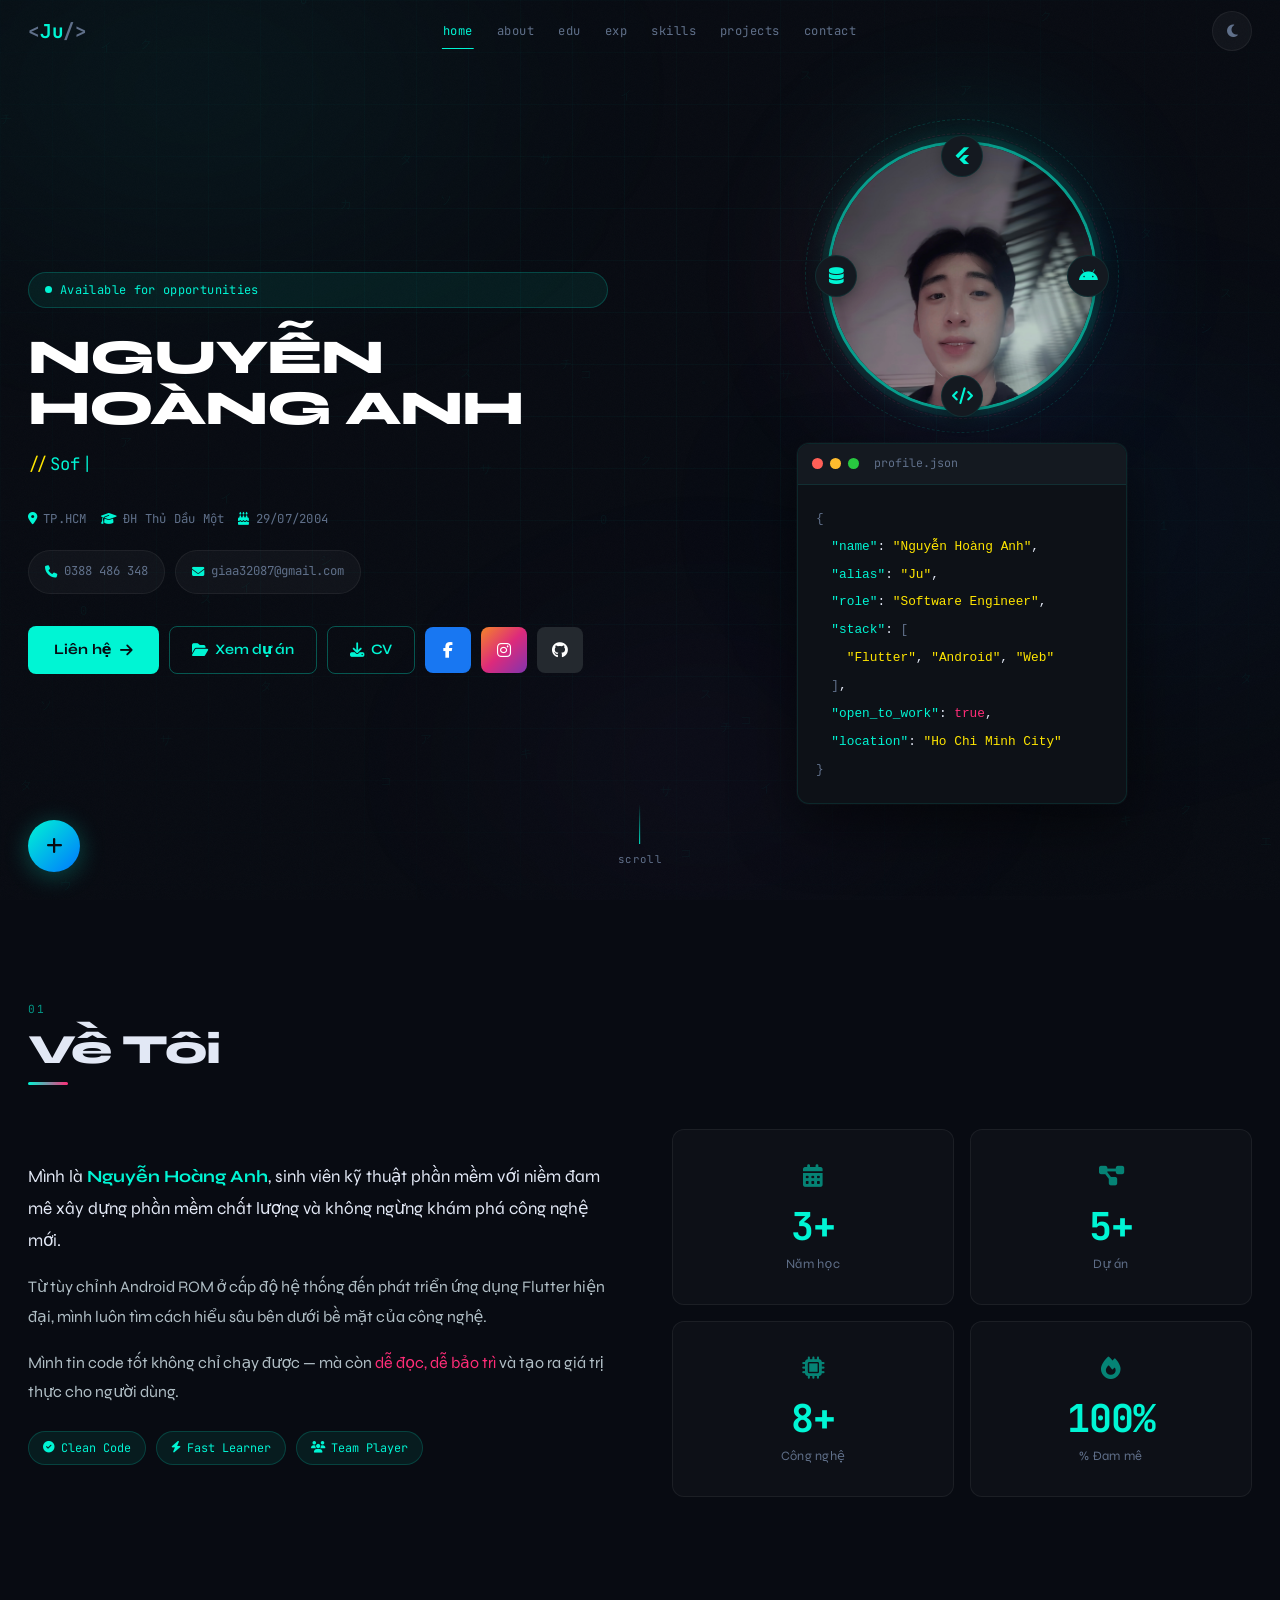
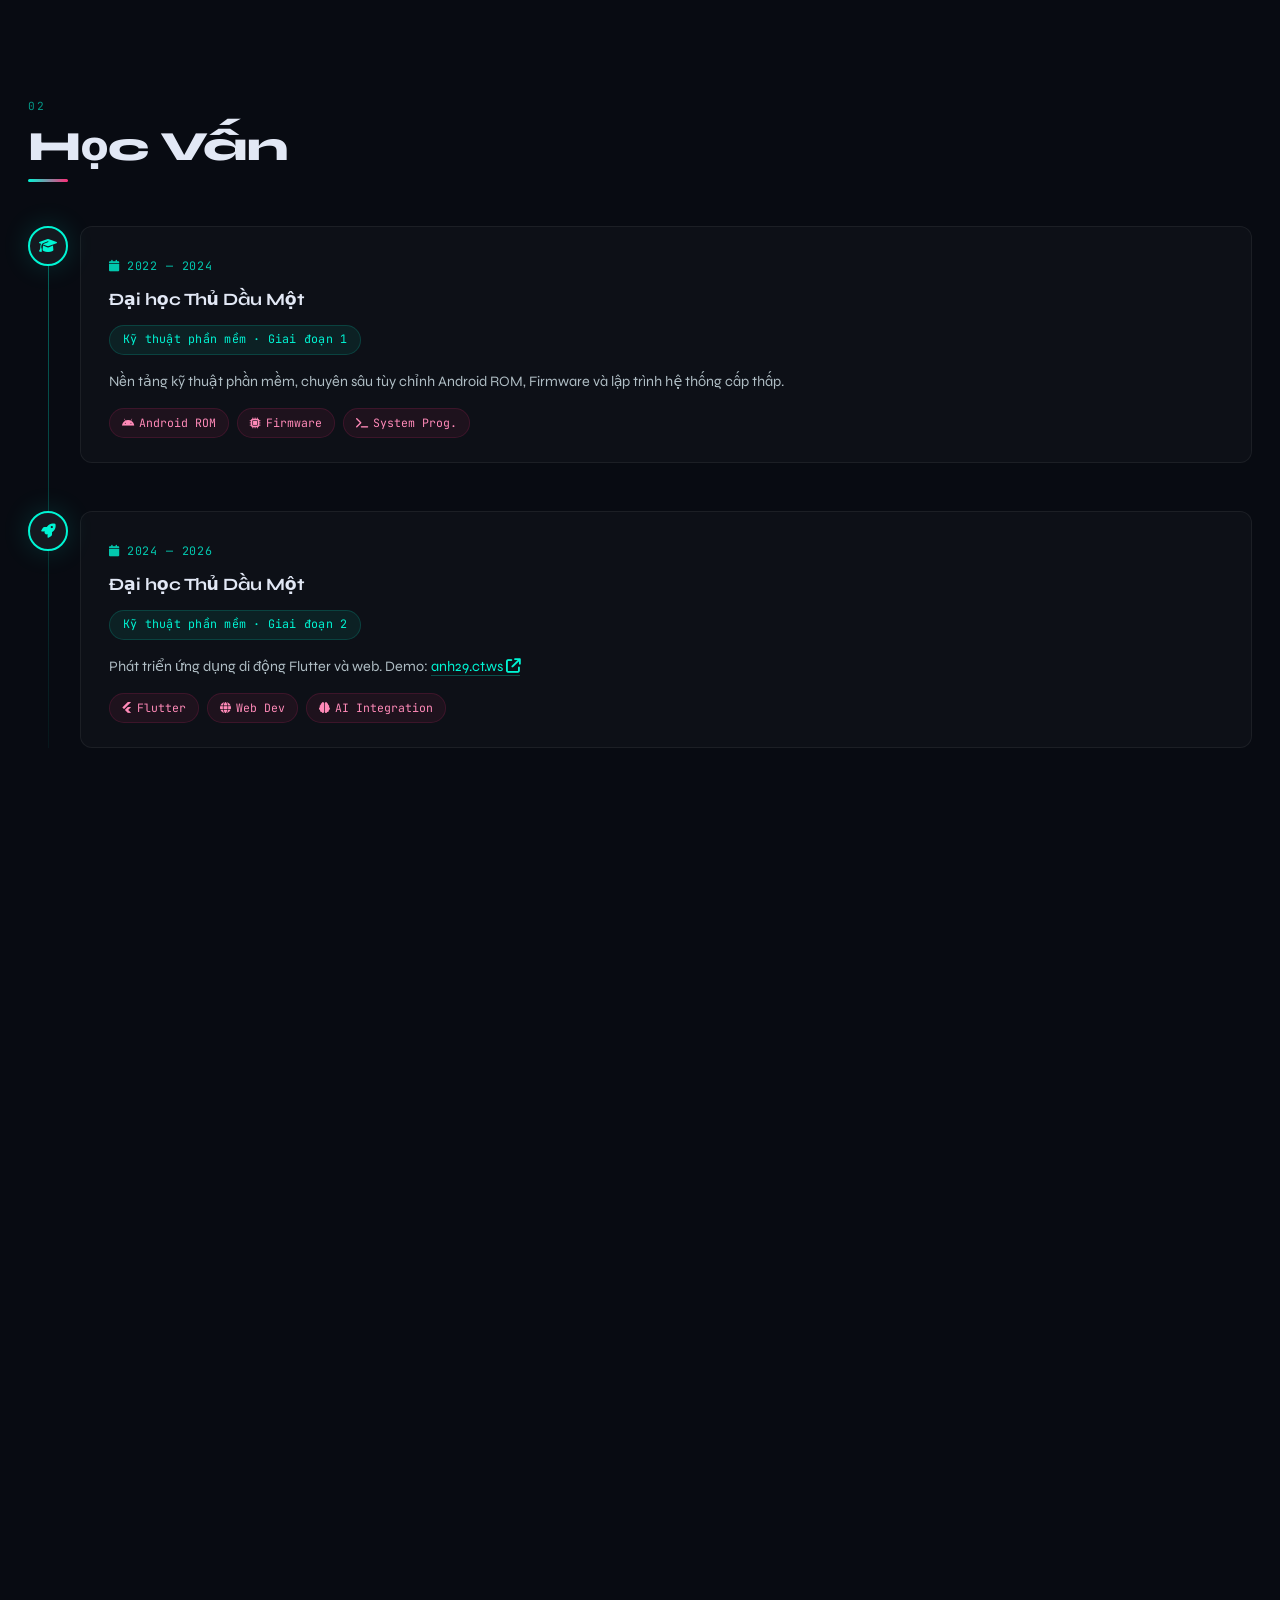
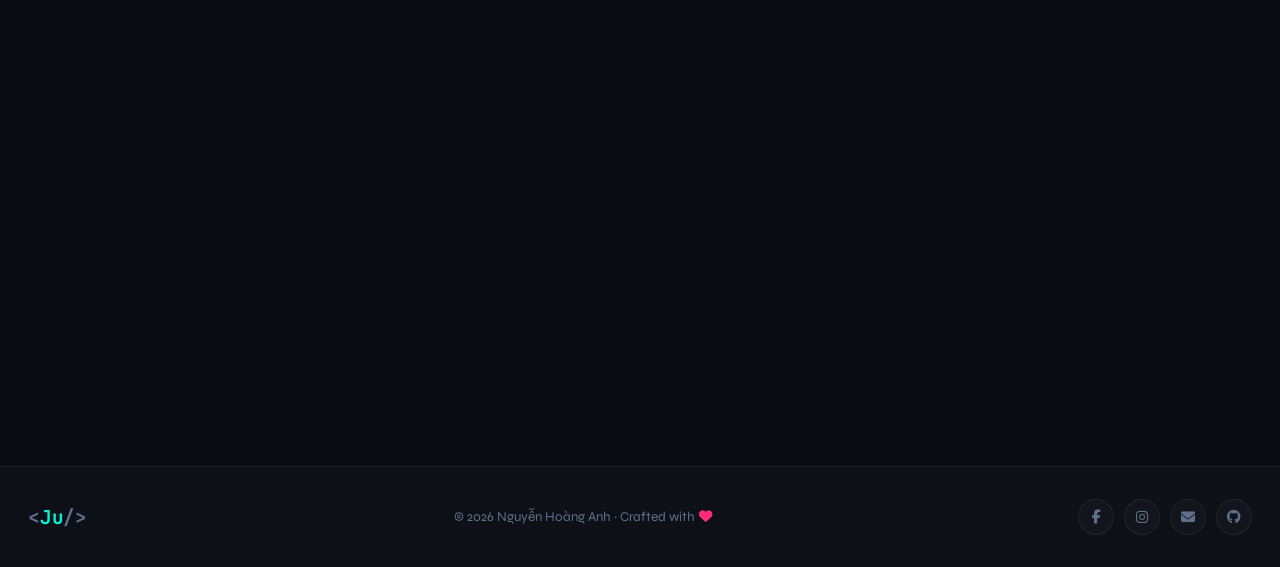
==== commit 439716b2: "Update index.html No  Signed-off-by: Ju <giaa32087@gmail.com>" ====
--- a/index.html
+++ b/index.html
@@ -11,15 +11,28 @@
     <meta property="og:title" content="Nguyễn Hoàng Anh | Software Engineer">
     <meta property="og:description" content="Portfolio — Flutter Developer, Android Engineer, Web Developer">
     <meta property="og:type" content="website">
-    <!-- Preconnect for performance -->
+    
+    <!-- Preconnect -->
     <link rel="preconnect" href="https://fonts.googleapis.com">
     <link rel="preconnect" href="https://fonts.gstatic.com" crossorigin>
     <link rel="preconnect" href="https://cdnjs.cloudflare.com">
+    
+    <!-- Fonts -->
     <link href="https://fonts.googleapis.com/css2?family=JetBrains+Mono:wght@400;500;700&family=Syne:wght@600;700;800&display=swap" rel="stylesheet">
-    <link rel="stylesheet" href="https://cdnjs.cloudflare.com/ajax/libs/font-awesome/6.5.0/css/all.min.css">
+    
+    <!-- FontAwesome 6.5.1 Stable -->
+    <link rel="stylesheet" href="https://cdnjs.cloudflare.com/ajax/libs/font-awesome/6.5.1/css/all.min.css">
+    
     <link rel="stylesheet" href="styles.css">
 </head>
 <body>
+
+<!-- Dynamic Animated Background -->
+<div class="dynamic-bg" aria-hidden="true">
+    <div class="glow-orb orb-1"></div>
+    <div class="glow-orb orb-2"></div>
+    <div class="glow-orb orb-3"></div>
+</div>
 
 <!-- Loading Screen -->
 <div class="loader" id="loader" aria-hidden="true">
@@ -64,7 +77,7 @@
         </ul>
         <div class="nav-actions">
             <button class="theme-toggle" id="themeToggle" aria-label="Toggle light/dark theme">
-                <i class="fas fa-moon" aria-hidden="true"></i>
+                <i class="fa-solid fa-moon" aria-hidden="true"></i>
             </button>
             <button class="burger" id="burger" aria-label="Toggle mobile menu" aria-expanded="false">
                 <span></span><span></span><span></span>
@@ -73,13 +86,13 @@
     </div>
     <!-- Mobile dropdown -->
     <div class="mobile-nav" id="mobileNav" aria-hidden="true">
-        <a href="#home"><i class="fas fa-house" aria-hidden="true"></i> Home</a>
-        <a href="#about"><i class="fas fa-user" aria-hidden="true"></i> About</a>
-        <a href="#education"><i class="fas fa-graduation-cap" aria-hidden="true"></i> Education</a>
-        <a href="#experience"><i class="fas fa-briefcase" aria-hidden="true"></i> Experience</a>
-        <a href="#skills"><i class="fas fa-code" aria-hidden="true"></i> Skills</a>
-        <a href="#projects"><i class="fas fa-folder-open" aria-hidden="true"></i> Projects</a>
-        <a href="#contact"><i class="fas fa-paper-plane" aria-hidden="true"></i> Contact</a>
+        <a href="#home"><i class="fa-solid fa-house" aria-hidden="true"></i> Home</a>
+        <a href="#about"><i class="fa-solid fa-user" aria-hidden="true"></i> About</a>
+        <a href="#education"><i class="fa-solid fa-graduation-cap" aria-hidden="true"></i> Education</a>
+        <a href="#experience"><i class="fa-solid fa-briefcase" aria-hidden="true"></i> Experience</a>
+        <a href="#skills"><i class="fa-solid fa-code" aria-hidden="true"></i> Skills</a>
+        <a href="#projects"><i class="fa-solid fa-folder-open" aria-hidden="true"></i> Projects</a>
+        <a href="#contact"><i class="fa-solid fa-paper-plane" aria-hidden="true"></i> Contact</a>
     </div>
 </nav>
 
@@ -99,36 +112,39 @@
                 <span id="typed"></span><span class="blink-bar" aria-hidden="true">|</span>
             </p>
             <div class="hero-tags">
-                <span><i class="fas fa-location-dot" aria-hidden="true"></i> TP.HCM</span>
-                <span><i class="fas fa-graduation-cap" aria-hidden="true"></i> ĐH Thủ Dầu Một</span>
-                <span><i class="fas fa-cake-candles" aria-hidden="true"></i> 29/07/2004</span>
+                <span><i class="fa-solid fa-location-dot" aria-hidden="true"></i> TP.HCM</span>
+                <span><i class="fa-solid fa-graduation-cap" aria-hidden="true"></i> ĐH Thủ Dầu Một</span>
+                <span><i class="fa-solid fa-cake-candles" aria-hidden="true"></i> 29/07/2004</span>
             </div>
             <div class="hero-contacts">
                 <a href="tel:0388486348" class="pill-link" aria-label="Call 0388 486 348">
-                    <i class="fas fa-phone" aria-hidden="true"></i> 0388 486 348
+                    <i class="fa-solid fa-phone" aria-hidden="true"></i> 0388 486 348
                 </a>
                 <a href="mailto:giaa32087@gmail.com" class="pill-link" aria-label="Email giaa32087@gmail.com">
-                    <i class="fas fa-envelope" aria-hidden="true"></i> giaa32087@gmail.com
+                    <i class="fa-solid fa-envelope" aria-hidden="true"></i> giaa32087@gmail.com
                 </a>
             </div>
             <div class="hero-btns">
                 <a href="#contact" class="btn-solid">
-                    Liên hệ <i class="fas fa-arrow-right" aria-hidden="true"></i>
+                    Liên hệ <i class="fa-solid fa-arrow-right" aria-hidden="true"></i>
                 </a>
                 <a href="#projects" class="btn-ghost">
-                    <i class="fas fa-folder-open" aria-hidden="true"></i> Xem dự án
+                    <i class="fa-solid fa-folder-open" aria-hidden="true"></i> Xem dự án
+                </a>
+                <a href="#" class="btn-ghost" title="Tải xuống CV" download>
+                    <i class="fa-solid fa-download" aria-hidden="true"></i> CV
                 </a>
                 <a href="https://www.facebook.com/Ju2974" target="_blank" rel="noopener noreferrer"
                    class="btn-icon" style="background:#1877f2" aria-label="Facebook profile">
-                    <i class="fab fa-facebook-f" aria-hidden="true"></i>
+                    <i class="fa-brands fa-facebook-f" aria-hidden="true"></i>
                 </a>
                 <a href="https://www.instagram.com/ng_ju29/" target="_blank" rel="noopener noreferrer"
                    class="btn-icon btn-icon--ig" aria-label="Instagram profile">
-                    <i class="fab fa-instagram" aria-hidden="true"></i>
+                    <i class="fa-brands fa-instagram" aria-hidden="true"></i>
                 </a>
                 <a href="https://github.com/" target="_blank" rel="noopener noreferrer"
                    class="btn-icon" style="background:#24292f" aria-label="GitHub profile">
-                    <i class="fab fa-github" aria-hidden="true"></i>
+                    <i class="fa-brands fa-github" aria-hidden="true"></i>
                 </a>
             </div>
         </div>
@@ -141,10 +157,10 @@
                 <div class="avatar-img">
                     <img src="./profile.jpg" alt="Nguyễn Hoàng Anh — Software Engineer" id="profileImg" loading="eager" decoding="sync">
                 </div>
-                <div class="orbit o1" aria-hidden="true" title="Flutter"><i class="fab fa-flutter"></i></div>
-                <div class="orbit o2" aria-hidden="true" title="Android"><i class="fab fa-android"></i></div>
-                <div class="orbit o3" aria-hidden="true" title="Code"><i class="fas fa-code"></i></div>
-                <div class="orbit o4" aria-hidden="true" title="Database"><i class="fas fa-database"></i></div>
+                <div class="orbit o1" aria-hidden="true" title="Flutter"><i class="fa-brands fa-flutter"></i></div>
+                <div class="orbit o2" aria-hidden="true" title="Android"><i class="fa-brands fa-android"></i></div>
+                <div class="orbit o3" aria-hidden="true" title="Code"><i class="fa-solid fa-code"></i></div>
+                <div class="orbit o4" aria-hidden="true" title="Database"><i class="fa-solid fa-database"></i></div>
             </div>
             <div class="code-snippet" aria-label="Profile code snippet">
                 <div class="snippet-bar" aria-hidden="true">
@@ -185,29 +201,29 @@
                 <p>Từ tùy chỉnh Android ROM ở cấp độ hệ thống đến phát triển ứng dụng Flutter hiện đại, mình luôn tìm cách hiểu sâu bên dưới bề mặt của công nghệ.</p>
                 <p>Mình tin code tốt không chỉ chạy được — mà còn <em>dễ đọc, dễ bảo trì</em> và tạo ra giá trị thực cho người dùng.</p>
                 <div class="about-badges">
-                    <span class="badge"><i class="fas fa-check-circle" aria-hidden="true"></i> Clean Code</span>
-                    <span class="badge"><i class="fas fa-bolt" aria-hidden="true"></i> Fast Learner</span>
-                    <span class="badge"><i class="fas fa-users" aria-hidden="true"></i> Team Player</span>
+                    <span class="badge"><i class="fa-solid fa-check-circle" aria-hidden="true"></i> Clean Code</span>
+                    <span class="badge"><i class="fa-solid fa-bolt" aria-hidden="true"></i> Fast Learner</span>
+                    <span class="badge"><i class="fa-solid fa-users" aria-hidden="true"></i> Team Player</span>
                 </div>
             </div>
             <div class="stats-grid">
                 <div class="stat-box stagger-item">
-                    <span class="stat-icon" aria-hidden="true"><i class="fas fa-calendar-days"></i></span>
+                    <span class="stat-icon" aria-hidden="true"><i class="fa-solid fa-calendar-days"></i></span>
                     <span class="stat-n" data-to="3">0</span>
                     <span class="stat-l">Năm học</span>
                 </div>
                 <div class="stat-box stagger-item">
-                    <span class="stat-icon" aria-hidden="true"><i class="fas fa-diagram-project"></i></span>
+                    <span class="stat-icon" aria-hidden="true"><i class="fa-solid fa-diagram-project"></i></span>
                     <span class="stat-n" data-to="5">0</span>
                     <span class="stat-l">Dự án</span>
                 </div>
                 <div class="stat-box stagger-item">
-                    <span class="stat-icon" aria-hidden="true"><i class="fas fa-microchip"></i></span>
+                    <span class="stat-icon" aria-hidden="true"><i class="fa-solid fa-microchip"></i></span>
                     <span class="stat-n" data-to="8">0</span>
                     <span class="stat-l">Công nghệ</span>
                 </div>
                 <div class="stat-box stagger-item">
-                    <span class="stat-icon" aria-hidden="true"><i class="fas fa-fire"></i></span>
+                    <span class="stat-icon" aria-hidden="true"><i class="fa-solid fa-fire"></i></span>
                     <span class="stat-n" data-to="100">0</span>
                     <span class="stat-l">% Đam mê</span>
                 </div>
@@ -226,30 +242,30 @@
         <div class="timeline reveal">
             <div class="tl-line" aria-hidden="true"></div>
             <div class="tl-item stagger-item">
-                <div class="tl-icon" aria-hidden="true"><i class="fas fa-graduation-cap"></i></div>
+                <div class="tl-icon" aria-hidden="true"><i class="fa-solid fa-graduation-cap"></i></div>
                 <div class="tl-body">
-                    <span class="tl-date"><i class="fas fa-calendar" aria-hidden="true"></i> 2022 — 2024</span>
+                    <span class="tl-date"><i class="fa-solid fa-calendar" aria-hidden="true"></i> 2022 — 2024</span>
                     <h3>Đại học Thủ Dầu Một</h3>
                     <span class="tl-tag">Kỹ thuật phần mềm · Giai đoạn 1</span>
                     <p>Nền tảng kỹ thuật phần mềm, chuyên sâu tùy chỉnh Android ROM, Firmware và lập trình hệ thống cấp thấp.</p>
                     <div class="tl-chips">
-                        <span><i class="fab fa-android" aria-hidden="true"></i> Android ROM</span>
-                        <span><i class="fas fa-microchip" aria-hidden="true"></i> Firmware</span>
-                        <span><i class="fas fa-terminal" aria-hidden="true"></i> System Prog.</span>
+                        <span><i class="fa-brands fa-android" aria-hidden="true"></i> Android ROM</span>
+                        <span><i class="fa-solid fa-microchip" aria-hidden="true"></i> Firmware</span>
+                        <span><i class="fa-solid fa-terminal" aria-hidden="true"></i> System Prog.</span>
                     </div>
                 </div>
             </div>
             <div class="tl-item stagger-item">
-                <div class="tl-icon" aria-hidden="true"><i class="fas fa-rocket"></i></div>
+                <div class="tl-icon" aria-hidden="true"><i class="fa-solid fa-rocket"></i></div>
                 <div class="tl-body">
-                    <span class="tl-date"><i class="fas fa-calendar" aria-hidden="true"></i> 2024 — 2026</span>
+                    <span class="tl-date"><i class="fa-solid fa-calendar" aria-hidden="true"></i> 2024 — 2026</span>
                     <h3>Đại học Thủ Dầu Một</h3>
                     <span class="tl-tag">Kỹ thuật phần mềm · Giai đoạn 2</span>
-                    <p>Phát triển ứng dụng di động Flutter và web. Demo: <a href="https://anh29.ct.ws" target="_blank" rel="noopener noreferrer" class="tl-link">anh29.ct.ws <i class="fas fa-external-link-alt" aria-hidden="true"></i></a></p>
+                    <p>Phát triển ứng dụng di động Flutter và web. Demo: <a href="https://anh29.ct.ws" target="_blank" rel="noopener noreferrer" class="tl-link">anh29.ct.ws <i class="fa-solid fa-arrow-up-right-from-square" aria-hidden="true"></i></a></p>
                     <div class="tl-chips">
-                        <span><i class="fab fa-flutter" aria-hidden="true"></i> Flutter</span>
-                        <span><i class="fas fa-globe" aria-hidden="true"></i> Web Dev</span>
-                        <span><i class="fas fa-brain" aria-hidden="true"></i> AI Integration</span>
+                        <span><i class="fa-brands fa-flutter" aria-hidden="true"></i> Flutter</span>
+                        <span><i class="fa-solid fa-globe" aria-hidden="true"></i> Web Dev</span>
+                        <span><i class="fa-solid fa-brain" aria-hidden="true"></i> AI Integration</span>
                     </div>
                 </div>
             </div>
@@ -266,50 +282,50 @@
         </div>
         <div class="exp-grid reveal">
             <div class="exp-card stagger-item">
-                <div class="exp-ico" aria-hidden="true"><i class="fab fa-flutter"></i></div>
+                <div class="exp-ico" aria-hidden="true"><i class="fa-brands fa-flutter"></i></div>
                 <div class="exp-content">
                     <h3>Flutter Development</h3>
                     <p>Xây dựng ứng dụng cross-platform với Dart/Flutter, giao diện Material 3, hiệu năng cao trên cả Android lẫn iOS.</p>
                     <div class="chip-row">
-                        <span><i class="fas fa-circle-dot" aria-hidden="true"></i> Dart</span>
-                        <span><i class="fab fa-flutter" aria-hidden="true"></i> Flutter</span>
-                        <span><i class="fas fa-fire-flame-curved" aria-hidden="true"></i> Firebase</span>
+                        <span><i class="fa-solid fa-circle-dot" aria-hidden="true"></i> Dart</span>
+                        <span><i class="fa-brands fa-flutter" aria-hidden="true"></i> Flutter</span>
+                        <span><i class="fa-solid fa-fire-flame-curved" aria-hidden="true"></i> Firebase</span>
                     </div>
                 </div>
             </div>
             <div class="exp-card stagger-item">
-                <div class="exp-ico" aria-hidden="true"><i class="fab fa-android"></i></div>
+                <div class="exp-ico" aria-hidden="true"><i class="fa-brands fa-android"></i></div>
                 <div class="exp-content">
                     <h3>Android System</h3>
                     <p>Flash ROM, decompile/recompile hệ thống, tùy chỉnh Firmware. Hiểu kiến trúc Android từ bootloader đến app layer.</p>
                     <div class="chip-row">
-                        <span><i class="fas fa-terminal" aria-hidden="true"></i> ADB</span>
-                        <span><i class="fas fa-bolt" aria-hidden="true"></i> Fastboot</span>
-                        <span><i class="fas fa-shield" aria-hidden="true"></i> TWRP</span>
+                        <span><i class="fa-solid fa-terminal" aria-hidden="true"></i> ADB</span>
+                        <span><i class="fa-solid fa-bolt" aria-hidden="true"></i> Fastboot</span>
+                        <span><i class="fa-solid fa-shield" aria-hidden="true"></i> TWRP</span>
                     </div>
                 </div>
             </div>
             <div class="exp-card stagger-item">
-                <div class="exp-ico" aria-hidden="true"><i class="fas fa-brain"></i></div>
+                <div class="exp-ico" aria-hidden="true"><i class="fa-solid fa-brain"></i></div>
                 <div class="exp-content">
                     <h3>AI Integration</h3>
                     <p>Tích hợp LLM API vào ứng dụng, xây dựng tính năng thông minh và tối ưu trải nghiệm người dùng với AI.</p>
                     <div class="chip-row">
-                        <span><i class="fas fa-robot" aria-hidden="true"></i> LLM API</span>
-                        <span><i class="fas fa-comment-dots" aria-hidden="true"></i> Prompt Eng.</span>
-                        <span><i class="fas fa-wand-magic-sparkles" aria-hidden="true"></i> AI Features</span>
+                        <span><i class="fa-solid fa-robot" aria-hidden="true"></i> LLM API</span>
+                        <span><i class="fa-solid fa-comment-dots" aria-hidden="true"></i> Prompt Eng.</span>
+                        <span><i class="fa-solid fa-wand-magic-sparkles" aria-hidden="true"></i> AI Features</span>
                     </div>
                 </div>
             </div>
             <div class="exp-card stagger-item">
-                <div class="exp-ico" aria-hidden="true"><i class="fas fa-globe"></i></div>
+                <div class="exp-ico" aria-hidden="true"><i class="fa-solid fa-globe"></i></div>
                 <div class="exp-content">
                     <h3>Web Development</h3>
                     <p>Phát triển giao diện web hiện đại, responsive với HTML5, CSS3, JavaScript thuần — từ landing page đến web app quản lý.</p>
                     <div class="chip-row">
-                        <span><i class="fab fa-html5" aria-hidden="true"></i> HTML5</span>
-                        <span><i class="fab fa-css3-alt" aria-hidden="true"></i> CSS3</span>
-                        <span><i class="fab fa-js" aria-hidden="true"></i> JavaScript</span>
+                        <span><i class="fa-brands fa-html5" aria-hidden="true"></i> HTML5</span>
+                        <span><i class="fa-brands fa-css3-alt" aria-hidden="true"></i> CSS3</span>
+                        <span><i class="fa-brands fa-js" aria-hidden="true"></i> JavaScript</span>
                     </div>
                 </div>
             </div>
@@ -326,10 +342,10 @@
         </div>
         <div class="skills-layout reveal">
             <div class="skill-bars">
-                <p class="sub-label"><i class="fas fa-layer-group" aria-hidden="true"></i> // Core Technologies</p>
+                <p class="sub-label"><i class="fa-solid fa-layer-group" aria-hidden="true"></i> // Core Technologies</p>
                 <div class="bar-item">
                     <div class="bar-top">
-                        <span><i class="fab fa-flutter" aria-hidden="true"></i> Flutter / Dart</span>
+                        <span><i class="fa-brands fa-flutter" aria-hidden="true"></i> Flutter / Dart</span>
                         <span class="bar-pct">80%</span>
                     </div>
                     <div class="bar-track" role="progressbar" aria-valuenow="80" aria-valuemin="0" aria-valuemax="100" aria-label="Flutter Dart proficiency 80%">
@@ -338,7 +354,7 @@
                 </div>
                 <div class="bar-item">
                     <div class="bar-top">
-                        <span><i class="fas fa-code" aria-hidden="true"></i> HTML / CSS / JS</span>
+                        <span><i class="fa-solid fa-code" aria-hidden="true"></i> HTML / CSS / JS</span>
                         <span class="bar-pct">75%</span>
                     </div>
                     <div class="bar-track" role="progressbar" aria-valuenow="75" aria-valuemin="0" aria-valuemax="100" aria-label="HTML CSS JS proficiency 75%">
@@ -347,7 +363,7 @@
                 </div>
                 <div class="bar-item">
                     <div class="bar-top">
-                        <span><i class="fab fa-android" aria-hidden="true"></i> Android / ROM</span>
+                        <span><i class="fa-brands fa-android" aria-hidden="true"></i> Android / ROM</span>
                         <span class="bar-pct">70%</span>
                     </div>
                     <div class="bar-track" role="progressbar" aria-valuenow="70" aria-valuemin="0" aria-valuemax="100" aria-label="Android ROM proficiency 70%">
@@ -356,7 +372,7 @@
                 </div>
                 <div class="bar-item">
                     <div class="bar-top">
-                        <span><i class="fas fa-database" aria-hidden="true"></i> MySQL / Database</span>
+                        <span><i class="fa-solid fa-database" aria-hidden="true"></i> MySQL / Database</span>
                         <span class="bar-pct">65%</span>
                     </div>
                     <div class="bar-track" role="progressbar" aria-valuenow="65" aria-valuemin="0" aria-valuemax="100" aria-label="MySQL Database proficiency 65%">
@@ -365,7 +381,7 @@
                 </div>
                 <div class="bar-item">
                     <div class="bar-top">
-                        <span><i class="fab fa-git-alt" aria-hidden="true"></i> Git / GitHub</span>
+                        <span><i class="fa-brands fa-git-alt" aria-hidden="true"></i> Git / GitHub</span>
                         <span class="bar-pct">70%</span>
                     </div>
                     <div class="bar-track" role="progressbar" aria-valuenow="70" aria-valuemin="0" aria-valuemax="100" aria-label="Git GitHub proficiency 70%">
@@ -374,7 +390,7 @@
                 </div>
                 <div class="bar-item">
                     <div class="bar-top">
-                        <span><i class="fas fa-robot" aria-hidden="true"></i> AI Tools</span>
+                        <span><i class="fa-solid fa-robot" aria-hidden="true"></i> AI Tools</span>
                         <span class="bar-pct">85%</span>
                     </div>
                     <div class="bar-track" role="progressbar" aria-valuenow="85" aria-valuemin="0" aria-valuemax="100" aria-label="AI Tools proficiency 85%">
@@ -383,40 +399,40 @@
                 </div>
             </div>
             <div class="skill-tags-panel">
-                <p class="sub-label"><i class="fas fa-toolbox" aria-hidden="true"></i> // Tools & Ecosystem</p>
+                <p class="sub-label"><i class="fa-solid fa-toolbox" aria-hidden="true"></i> // Tools & Ecosystem</p>
                 <div class="tag-cloud">
-                    <span class="t-lg"><i class="fab fa-flutter" aria-hidden="true"></i> Flutter</span>
-                    <span class="t-md"><i class="fas fa-circle-dot" aria-hidden="true"></i> Dart</span>
-                    <span class="t-sm"><i class="fas fa-laptop-code" aria-hidden="true"></i> Android Studio</span>
-                    <span class="t-sm"><i class="fas fa-terminal" aria-hidden="true"></i> ADB / Fastboot</span>
-                    <span class="t-md"><i class="fab fa-git-alt" aria-hidden="true"></i> Git</span>
-                    <span class="t-sm"><i class="fab fa-github" aria-hidden="true"></i> GitHub</span>
-                    <span class="t-lg"><i class="fab fa-html5" aria-hidden="true"></i> HTML5</span>
-                    <span class="t-sm"><i class="fab fa-css3-alt" aria-hidden="true"></i> CSS3</span>
-                    <span class="t-md"><i class="fab fa-js" aria-hidden="true"></i> JavaScript</span>
-                    <span class="t-sm"><i class="fas fa-database" aria-hidden="true"></i> MySQL</span>
-                    <span class="t-sm"><i class="fas fa-shield-halved" aria-hidden="true"></i> TWRP</span>
-                    <span class="t-md"><i class="fas fa-fire" aria-hidden="true"></i> Firebase</span>
-                    <span class="t-lg"><i class="fas fa-brain" aria-hidden="true"></i> AI APIs</span>
-                    <span class="t-sm"><i class="fas fa-code" aria-hidden="true"></i> VS Code</span>
-                    <span class="t-md"><i class="fab fa-linux" aria-hidden="true"></i> Linux</span>
-                </div>
-                <p class="sub-label" style="margin-top:32px"><i class="fas fa-star" aria-hidden="true"></i> // Soft Skills</p>
+                    <span class="t-lg"><i class="fa-brands fa-flutter" aria-hidden="true"></i> Flutter</span>
+                    <span class="t-md"><i class="fa-solid fa-circle-dot" aria-hidden="true"></i> Dart</span>
+                    <span class="t-sm"><i class="fa-solid fa-laptop-code" aria-hidden="true"></i> Android Studio</span>
+                    <span class="t-sm"><i class="fa-solid fa-terminal" aria-hidden="true"></i> ADB / Fastboot</span>
+                    <span class="t-md"><i class="fa-brands fa-git-alt" aria-hidden="true"></i> Git</span>
+                    <span class="t-sm"><i class="fa-brands fa-github" aria-hidden="true"></i> GitHub</span>
+                    <span class="t-lg"><i class="fa-brands fa-html5" aria-hidden="true"></i> HTML5</span>
+                    <span class="t-sm"><i class="fa-brands fa-css3-alt" aria-hidden="true"></i> CSS3</span>
+                    <span class="t-md"><i class="fa-brands fa-js" aria-hidden="true"></i> JavaScript</span>
+                    <span class="t-sm"><i class="fa-solid fa-database" aria-hidden="true"></i> MySQL</span>
+                    <span class="t-sm"><i class="fa-solid fa-shield-halved" aria-hidden="true"></i> TWRP</span>
+                    <span class="t-md"><i class="fa-solid fa-fire" aria-hidden="true"></i> Firebase</span>
+                    <span class="t-lg"><i class="fa-solid fa-brain" aria-hidden="true"></i> AI APIs</span>
+                    <span class="t-sm"><i class="fa-solid fa-code" aria-hidden="true"></i> VS Code</span>
+                    <span class="t-md"><i class="fa-brands fa-linux" aria-hidden="true"></i> Linux</span>
+                </div>
+                <p class="sub-label" style="margin-top:32px"><i class="fa-solid fa-star" aria-hidden="true"></i> // Soft Skills</p>
                 <div class="soft-grid">
                     <div class="soft-item">
-                        <span class="soft-ico"><i class="fas fa-lightbulb" aria-hidden="true"></i></span>
+                        <span class="soft-ico"><i class="fa-solid fa-lightbulb" aria-hidden="true"></i></span>
                         <span>Tư duy phân tích</span>
                     </div>
                     <div class="soft-item">
-                        <span class="soft-ico"><i class="fas fa-rotate" aria-hidden="true"></i></span>
+                        <span class="soft-ico"><i class="fa-solid fa-rotate" aria-hidden="true"></i></span>
                         <span>Học hỏi nhanh</span>
                     </div>
                     <div class="soft-item">
-                        <span class="soft-ico"><i class="fas fa-comments" aria-hidden="true"></i></span>
+                        <span class="soft-ico"><i class="fa-solid fa-comments" aria-hidden="true"></i></span>
                         <span>Giao tiếp tốt</span>
                     </div>
                     <div class="soft-item">
-                        <span class="soft-ico"><i class="fas fa-puzzle-piece" aria-hidden="true"></i></span>
+                        <span class="soft-ico"><i class="fa-solid fa-puzzle-piece" aria-hidden="true"></i></span>
                         <span>Giải quyết vấn đề</span>
                     </div>
                 </div>
@@ -437,55 +453,55 @@
                 <div class="proj-glow" aria-hidden="true"></div>
                 <div class="proj-top">
                     <div class="proj-icon-wrap" aria-hidden="true">
-                        <i class="fas fa-globe-asia"></i>
+                        <i class="fa-solid fa-globe-asia"></i>
                     </div>
                     <a href="https://anh29.ct.ws" target="_blank" rel="noopener noreferrer"
                        class="proj-ext" aria-label="View Website EAnh project">
-                        <i class="fas fa-arrow-up-right-from-square" aria-hidden="true"></i>
+                        <i class="fa-solid fa-arrow-up-right-from-square" aria-hidden="true"></i>
                     </a>
                 </div>
                 <h3>Website EAnh</h3>
                 <p>Trang quản lý dữ liệu sinh viên tích hợp AI — tra cứu, quản lý điểm số và thông tin học vụ với giao diện hiện đại.</p>
                 <div class="proj-chips">
-                    <span><i class="fab fa-html5" aria-hidden="true"></i> HTML</span>
-                    <span><i class="fab fa-css3-alt" aria-hidden="true"></i> CSS</span>
-                    <span><i class="fab fa-js" aria-hidden="true"></i> JavaScript</span>
-                    <span><i class="fas fa-robot" aria-hidden="true"></i> AI API</span>
-                </div>
-                <span class="proj-badge"><i class="fas fa-star" aria-hidden="true"></i> Featured</span>
+                    <span><i class="fa-brands fa-html5" aria-hidden="true"></i> HTML</span>
+                    <span><i class="fa-brands fa-css3-alt" aria-hidden="true"></i> CSS</span>
+                    <span><i class="fa-brands fa-js" aria-hidden="true"></i> JavaScript</span>
+                    <span><i class="fa-solid fa-robot" aria-hidden="true"></i> AI API</span>
+                </div>
+                <span class="proj-badge"><i class="fa-solid fa-star" aria-hidden="true"></i> Featured</span>
             </div>
             <div class="proj-card stagger-item">
                 <div class="proj-top">
                     <div class="proj-icon-wrap" aria-hidden="true">
-                        <i class="fas fa-note-sticky"></i>
+                        <i class="fa-solid fa-note-sticky"></i>
                     </div>
                     <a href="#" class="proj-ext" aria-label="View Note App on GitHub">
-                        <i class="fab fa-github" aria-hidden="true"></i>
+                        <i class="fa-brands fa-github" aria-hidden="true"></i>
                     </a>
                 </div>
                 <h3>Note App</h3>
                 <p>Ứng dụng quản lý ghi chú cá nhân viết bằng Flutter — tạo, sửa, xóa note với giao diện Material 3, lưu trữ local SQLite.</p>
                 <div class="proj-chips">
-                    <span><i class="fab fa-flutter" aria-hidden="true"></i> Flutter</span>
-                    <span><i class="fas fa-circle-dot" aria-hidden="true"></i> Dart</span>
-                    <span><i class="fas fa-database" aria-hidden="true"></i> SQLite</span>
+                    <span><i class="fa-brands fa-flutter" aria-hidden="true"></i> Flutter</span>
+                    <span><i class="fa-solid fa-circle-dot" aria-hidden="true"></i> Dart</span>
+                    <span><i class="fa-solid fa-database" aria-hidden="true"></i> SQLite</span>
                 </div>
             </div>
             <div class="proj-card stagger-item">
                 <div class="proj-top">
                     <div class="proj-icon-wrap" aria-hidden="true">
-                        <i class="fab fa-android"></i>
+                        <i class="fa-brands fa-android"></i>
                     </div>
                     <a href="#" class="proj-ext" aria-label="View Android ROM Tools on GitHub">
-                        <i class="fab fa-github" aria-hidden="true"></i>
+                        <i class="fa-brands fa-github" aria-hidden="true"></i>
                     </a>
                 </div>
                 <h3>Android ROM Tools</h3>
                 <p>Bộ công cụ hỗ trợ flash ROM, sửa bootloop, backup/restore dữ liệu cho thiết bị Android — hỗ trợ nhiều dòng máy.</p>
                 <div class="proj-chips">
-                    <span><i class="fas fa-terminal" aria-hidden="true"></i> ADB</span>
-                    <span><i class="fas fa-bolt" aria-hidden="true"></i> Fastboot</span>
-                    <span><i class="fas fa-scroll" aria-hidden="true"></i> Shell Script</span>
+                    <span><i class="fa-solid fa-terminal" aria-hidden="true"></i> ADB</span>
+                    <span><i class="fa-solid fa-bolt" aria-hidden="true"></i> Fastboot</span>
+                    <span><i class="fa-solid fa-scroll" aria-hidden="true"></i> Shell Script</span>
                 </div>
             </div>
         </div>
@@ -504,60 +520,60 @@
                 <p class="lead" style="margin-bottom:32px">Có dự án thú vị, câu hỏi kỹ thuật, hay muốn hợp tác? Mình luôn sẵn sàng.</p>
                 <div class="c-links">
                     <a href="tel:0388486348" class="c-link" aria-label="Call 0388 486 348">
-                        <div class="c-ico"><i class="fas fa-phone" aria-hidden="true"></i></div>
+                        <div class="c-ico"><i class="fa-solid fa-phone" aria-hidden="true"></i></div>
                         <div class="c-text">
                             <span class="c-lbl">Điện thoại</span>
                             <span class="c-val">0388 486 348</span>
                         </div>
-                        <i class="fas fa-chevron-right c-arrow" aria-hidden="true"></i>
+                        <i class="fa-solid fa-chevron-right c-arrow" aria-hidden="true"></i>
                     </a>
                     <a href="mailto:giaa32087@gmail.com" class="c-link" aria-label="Email giaa32087@gmail.com">
-                        <div class="c-ico"><i class="fas fa-envelope" aria-hidden="true"></i></div>
+                        <div class="c-ico"><i class="fa-solid fa-envelope" aria-hidden="true"></i></div>
                         <div class="c-text">
                             <span class="c-lbl">Email</span>
                             <span class="c-val">giaa32087@gmail.com</span>
                         </div>
-                        <i class="fas fa-chevron-right c-arrow" aria-hidden="true"></i>
+                        <i class="fa-solid fa-chevron-right c-arrow" aria-hidden="true"></i>
                     </a>
                     <a href="https://www.facebook.com/Ju2974" target="_blank" rel="noopener noreferrer" class="c-link" aria-label="Facebook profile">
-                        <div class="c-ico" style="color:#1877f2"><i class="fab fa-facebook-f" aria-hidden="true"></i></div>
+                        <div class="c-ico" style="color:#1877f2"><i class="fa-brands fa-facebook-f" aria-hidden="true"></i></div>
                         <div class="c-text">
                             <span class="c-lbl">Facebook</span>
                             <span class="c-val">facebook.com/Ju2974</span>
                         </div>
-                        <i class="fas fa-chevron-right c-arrow" aria-hidden="true"></i>
+                        <i class="fa-solid fa-chevron-right c-arrow" aria-hidden="true"></i>
                     </a>
                     <a href="https://www.instagram.com/ng_ju29/" target="_blank" rel="noopener noreferrer" class="c-link" aria-label="Instagram profile">
-                        <div class="c-ico" style="color:#e1306c"><i class="fab fa-instagram" aria-hidden="true"></i></div>
+                        <div class="c-ico" style="color:#e1306c"><i class="fa-brands fa-instagram" aria-hidden="true"></i></div>
                         <div class="c-text">
                             <span class="c-lbl">Instagram</span>
                             <span class="c-val">@ng_ju29</span>
                         </div>
-                        <i class="fas fa-chevron-right c-arrow" aria-hidden="true"></i>
+                        <i class="fa-solid fa-chevron-right c-arrow" aria-hidden="true"></i>
                     </a>
                 </div>
             </div>
             <form class="contact-form" id="contactForm" novalidate aria-label="Contact form">
                 <div class="form-row">
                     <div class="form-group">
-                        <label for="contactName"><i class="fas fa-user" aria-hidden="true"></i> Tên của bạn</label>
+                        <label for="contactName"><i class="fa-solid fa-user" aria-hidden="true"></i> Tên của bạn</label>
                         <input type="text" id="contactName" name="name" placeholder="Nguyễn Văn A" required autocomplete="name">
                     </div>
                     <div class="form-group">
-                        <label for="contactEmail"><i class="fas fa-envelope" aria-hidden="true"></i> Email</label>
+                        <label for="contactEmail"><i class="fa-solid fa-envelope" aria-hidden="true"></i> Email</label>
                         <input type="email" id="contactEmail" name="email" placeholder="you@example.com" required autocomplete="email">
                     </div>
                 </div>
                 <div class="form-group">
-                    <label for="contactSubject"><i class="fas fa-tag" aria-hidden="true"></i> Chủ đề</label>
+                    <label for="contactSubject"><i class="fa-solid fa-tag" aria-hidden="true"></i> Chủ đề</label>
                     <input type="text" id="contactSubject" name="subject" placeholder="Hợp tác / Câu hỏi kỹ thuật..." required>
                 </div>
                 <div class="form-group">
-                    <label for="contactMessage"><i class="fas fa-message" aria-hidden="true"></i> Nội dung</label>
+                    <label for="contactMessage"><i class="fa-solid fa-message" aria-hidden="true"></i> Nội dung</label>
                     <textarea id="contactMessage" name="message" rows="5" placeholder="Nội dung tin nhắn..." required></textarea>
                 </div>
                 <button type="submit" class="btn-submit" aria-label="Send message">
-                    <span class="btn-submit-text">Gửi tin nhắn <i class="fas fa-paper-plane" aria-hidden="true"></i></span>
+                    <span class="btn-submit-text">Gửi tin nhắn <i class="fa-solid fa-paper-plane" aria-hidden="true"></i></span>
                 </button>
             </form>
         </div>
@@ -570,19 +586,19 @@
         <a href="#home" class="nav-logo" aria-label="Back to top">
             <span class="bracket">&lt;</span>Ju<span class="bracket">/&gt;</span>
         </a>
-        <p>&copy; 2026 Nguyễn Hoàng Anh &middot; Crafted with <i class="fas fa-heart" style="color:#ff2d78" aria-label="love"></i></p>
+        <p>&copy; 2026 Nguyễn Hoàng Anh &middot; Crafted with <i class="fa-solid fa-heart" style="color:#ff2d78" aria-label="love"></i></p>
         <div class="foot-soc" aria-label="Social media links">
             <a href="https://www.facebook.com/Ju2974" target="_blank" rel="noopener noreferrer" aria-label="Facebook">
-                <i class="fab fa-facebook-f" aria-hidden="true"></i>
+                <i class="fa-brands fa-facebook-f" aria-hidden="true"></i>
             </a>
             <a href="https://www.instagram.com/ng_ju29/" target="_blank" rel="noopener noreferrer" aria-label="Instagram">
-                <i class="fab fa-instagram" aria-hidden="true"></i>
+                <i class="fa-brands fa-instagram" aria-hidden="true"></i>
             </a>
             <a href="mailto:giaa32087@gmail.com" aria-label="Email">
-                <i class="fas fa-envelope" aria-hidden="true"></i>
+                <i class="fa-solid fa-envelope" aria-hidden="true"></i>
             </a>
             <a href="https://github.com/" target="_blank" rel="noopener noreferrer" aria-label="GitHub">
-                <i class="fab fa-github" aria-hidden="true"></i>
+                <i class="fa-brands fa-github" aria-hidden="true"></i>
             </a>
         </div>
     </div>
@@ -590,26 +606,26 @@
 
 <!-- Back to top -->
 <button class="back-top" id="backTop" aria-label="Về đầu trang">
-    <i class="fas fa-chevron-up" aria-hidden="true"></i>
+    <i class="fa-solid fa-chevron-up" aria-hidden="true"></i>
 </button>
 
 <!-- Floating Action Button -->
 <div class="fab" id="fab" role="region" aria-label="Quick actions">
     <button class="fab-toggle" id="fabToggle" aria-label="Toggle quick links" aria-expanded="false">
-        <i class="fas fa-plus" aria-hidden="true"></i>
+        <i class="fa-solid fa-plus" aria-hidden="true"></i>
     </button>
     <div class="fab-menu" id="fabMenu" aria-hidden="true">
         <a href="tel:0388486348" class="fab-item" title="Gọi điện" aria-label="Call">
-            <i class="fas fa-phone" aria-hidden="true"></i>
+            <i class="fa-solid fa-phone" aria-hidden="true"></i>
         </a>
         <a href="mailto:giaa32087@gmail.com" class="fab-item" title="Gửi Email" aria-label="Email">
-            <i class="fas fa-envelope" aria-hidden="true"></i>
+            <i class="fa-solid fa-envelope" aria-hidden="true"></i>
         </a>
         <a href="https://www.facebook.com/Ju2974" target="_blank" rel="noopener noreferrer" class="fab-item" title="Facebook" aria-label="Facebook">
-            <i class="fab fa-facebook-f" aria-hidden="true"></i>
+            <i class="fa-brands fa-facebook-f" aria-hidden="true"></i>
         </a>
         <a href="#home" class="fab-item" title="Về đầu trang" aria-label="Back to top">
-            <i class="fas fa-arrow-up" aria-hidden="true"></i>
+            <i class="fa-solid fa-arrow-up" aria-hidden="true"></i>
         </a>
     </div>
 </div>
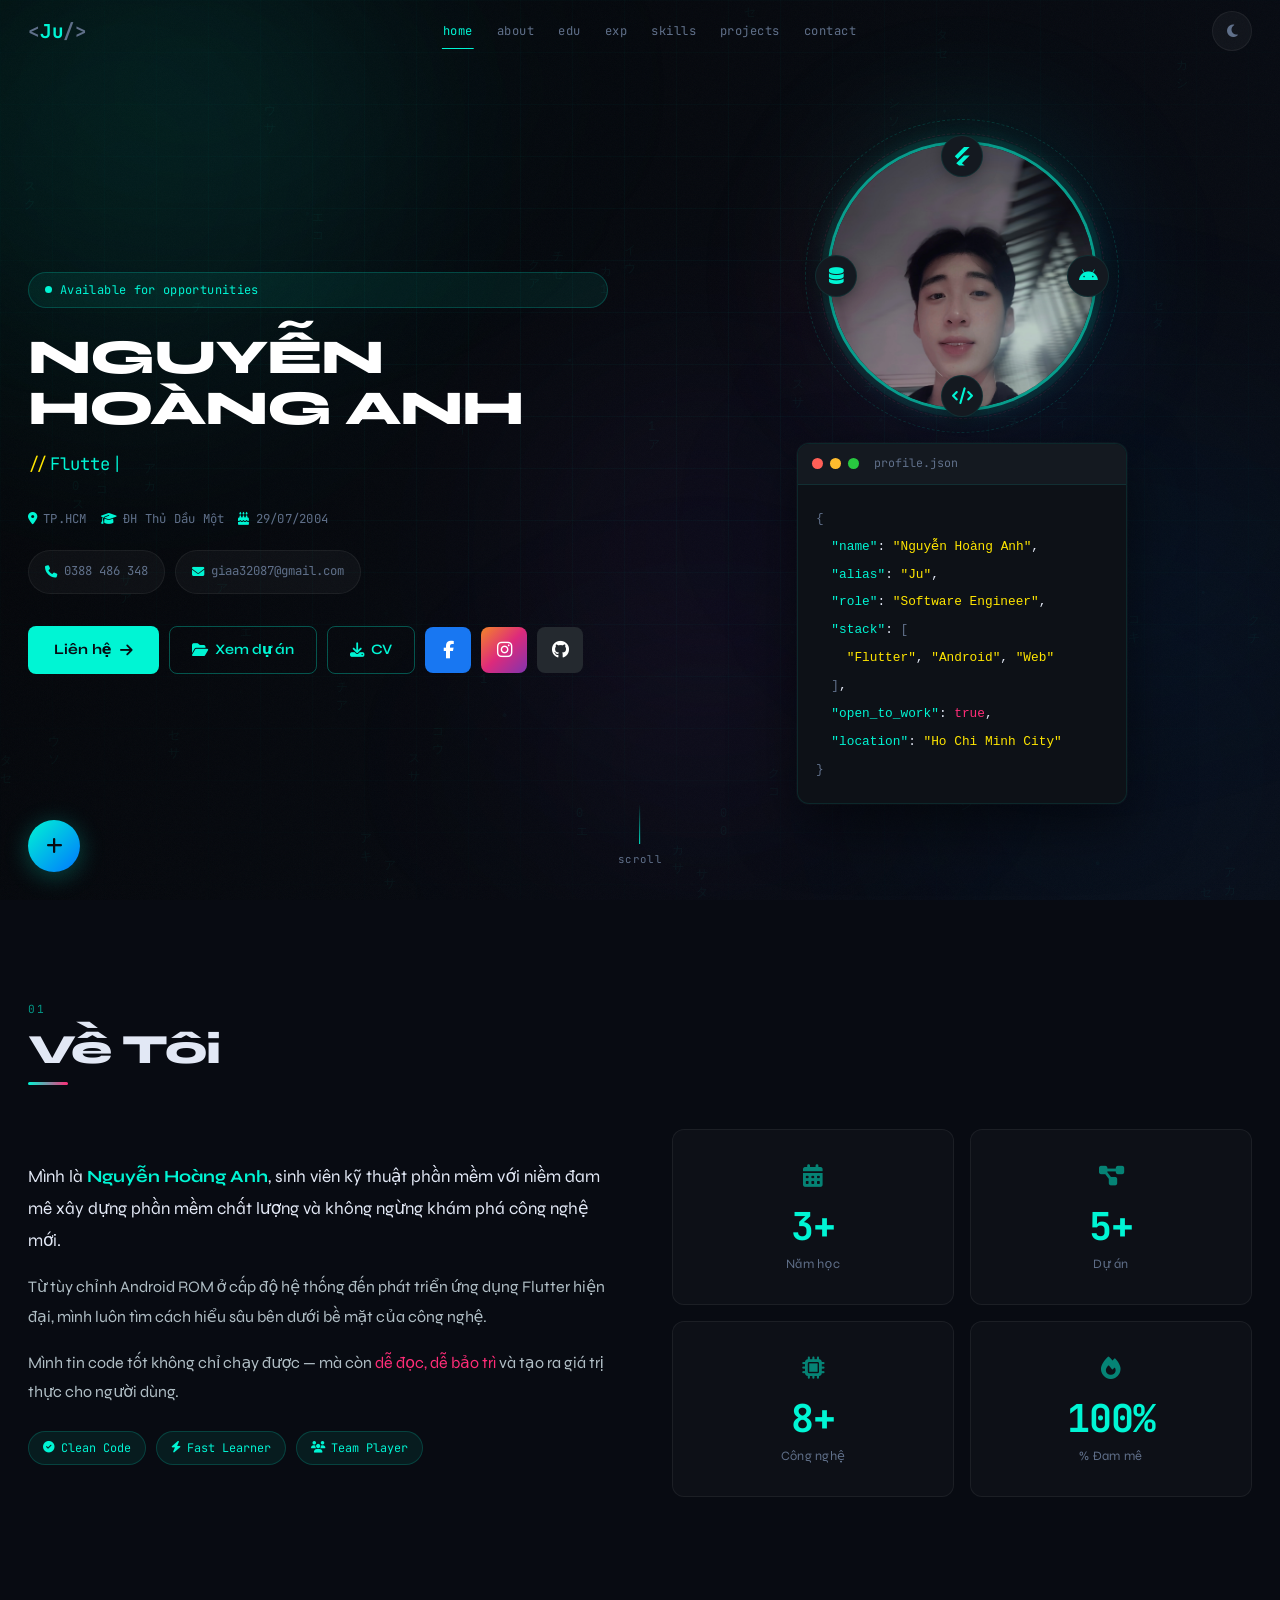
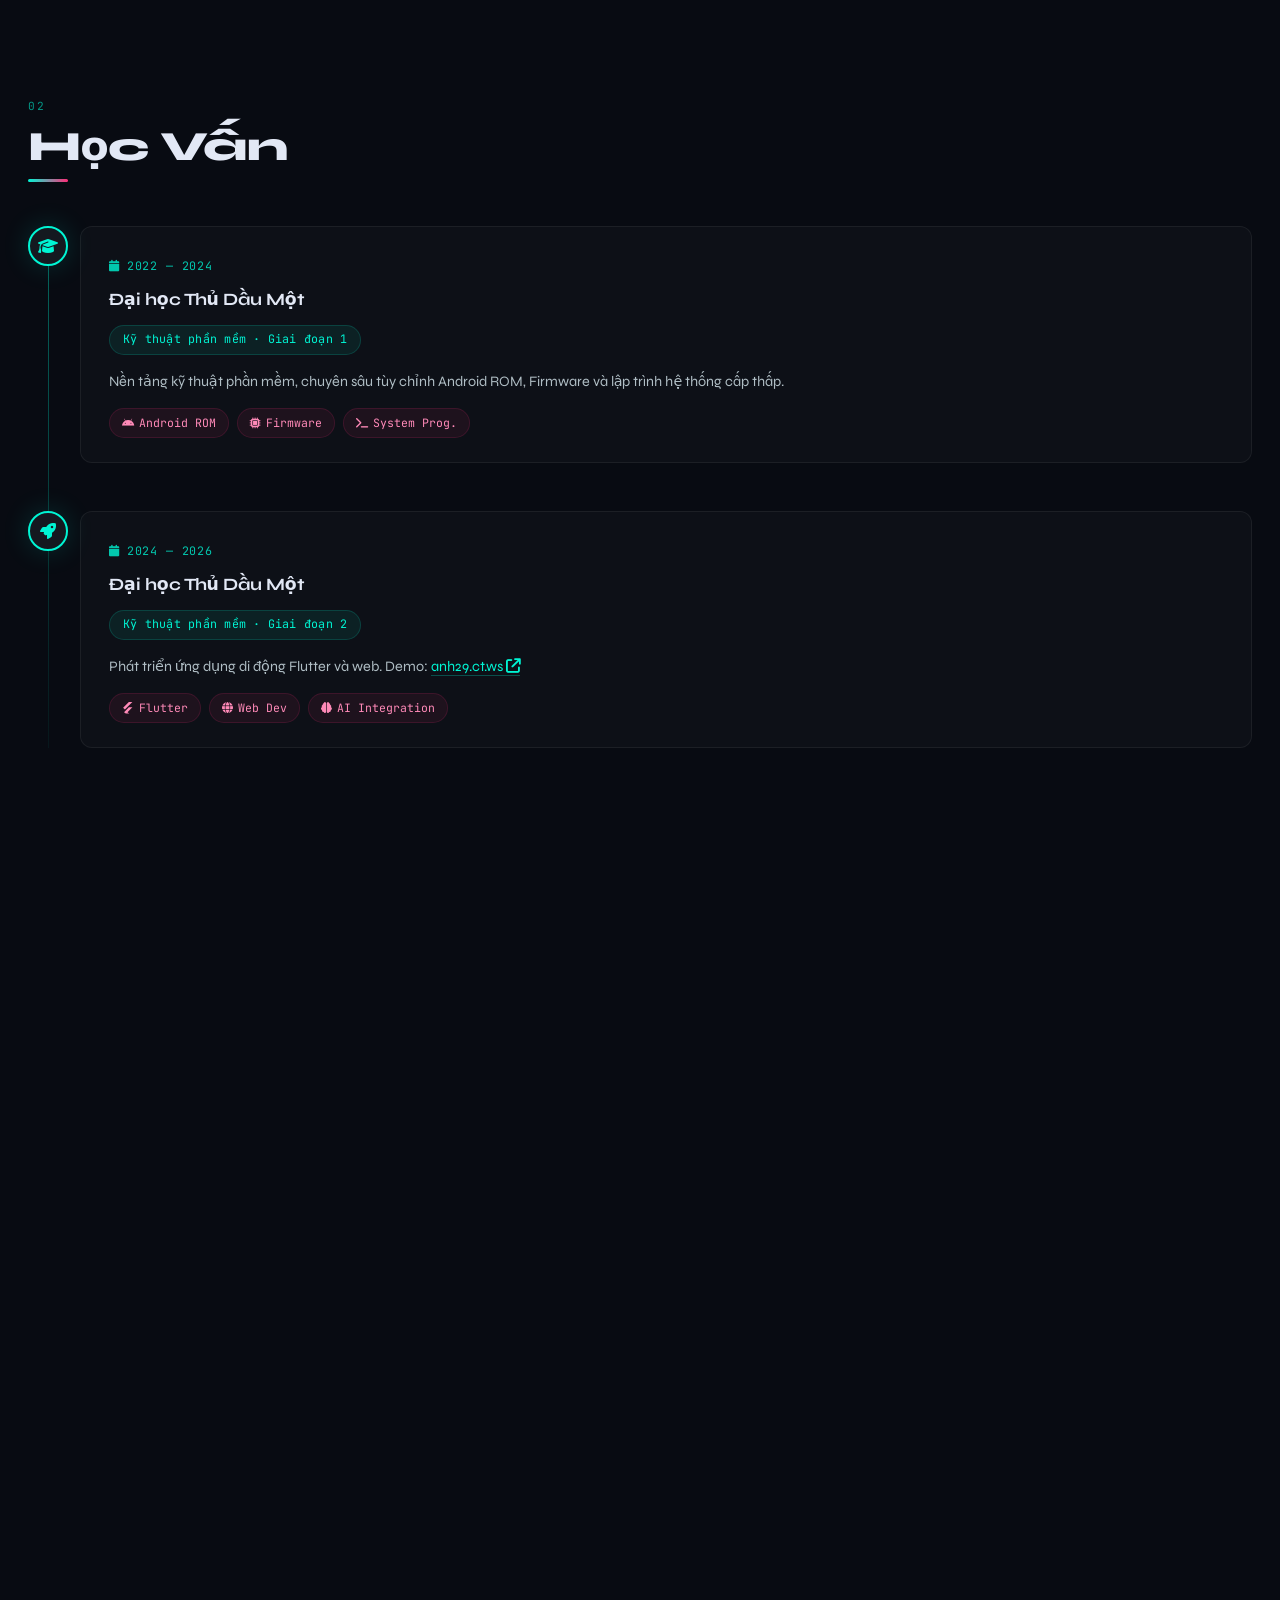
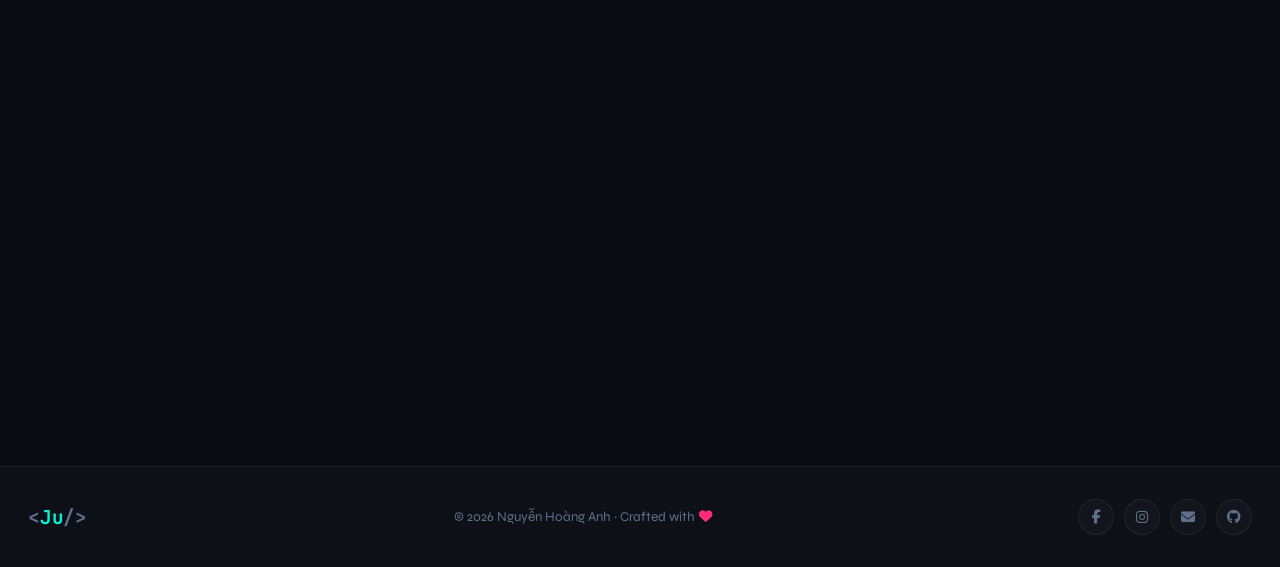
==== commit 0b965eac: "Update index.html Signed-off-by: Ju <giaa32087@gmail.com>" ====
--- a/index.html
+++ b/index.html
@@ -157,7 +157,10 @@
                 <div class="avatar-img">
                     <img src="./profile.jpg" alt="Nguyễn Hoàng Anh — Software Engineer" id="profileImg" loading="eager" decoding="sync">
                 </div>
-                <div class="orbit o1" aria-hidden="true" title="Flutter"><i class="fa-brands fa-flutter"></i></div>
+                <!-- FLUTTER SVG ICON -->
+                <div class="orbit o1" aria-hidden="true" title="Flutter">
+                    <svg viewBox="0 0 24 24" width="1.1em" height="1.1em" fill="currentColor" style="vertical-align: -0.125em;"><path d="M14.314 0L2.3 12 6 15.7 21.684.001h-7.37zm.014 11.072L7.857 17.53l3.67 3.67 10.165-10.128h-7.364zM11.527 21.2l-3.67-3.67-3.67 3.67L7.856 24h7.34z"/></svg>
+                </div>
                 <div class="orbit o2" aria-hidden="true" title="Android"><i class="fa-brands fa-android"></i></div>
                 <div class="orbit o3" aria-hidden="true" title="Code"><i class="fa-solid fa-code"></i></div>
                 <div class="orbit o4" aria-hidden="true" title="Database"><i class="fa-solid fa-database"></i></div>
@@ -263,7 +266,7 @@
                     <span class="tl-tag">Kỹ thuật phần mềm · Giai đoạn 2</span>
                     <p>Phát triển ứng dụng di động Flutter và web. Demo: <a href="https://anh29.ct.ws" target="_blank" rel="noopener noreferrer" class="tl-link">anh29.ct.ws <i class="fa-solid fa-arrow-up-right-from-square" aria-hidden="true"></i></a></p>
                     <div class="tl-chips">
-                        <span><i class="fa-brands fa-flutter" aria-hidden="true"></i> Flutter</span>
+                        <span><svg viewBox="0 0 24 24" width="1em" height="1em" fill="currentColor" style="vertical-align: -0.125em;"><path d="M14.314 0L2.3 12 6 15.7 21.684.001h-7.37zm.014 11.072L7.857 17.53l3.67 3.67 10.165-10.128h-7.364zM11.527 21.2l-3.67-3.67-3.67 3.67L7.856 24h7.34z"/></svg> Flutter</span>
                         <span><i class="fa-solid fa-globe" aria-hidden="true"></i> Web Dev</span>
                         <span><i class="fa-solid fa-brain" aria-hidden="true"></i> AI Integration</span>
                     </div>
@@ -282,13 +285,15 @@
         </div>
         <div class="exp-grid reveal">
             <div class="exp-card stagger-item">
-                <div class="exp-ico" aria-hidden="true"><i class="fa-brands fa-flutter"></i></div>
+                <div class="exp-ico" aria-hidden="true">
+                    <svg viewBox="0 0 24 24" width="1.2em" height="1.2em" fill="currentColor"><path d="M14.314 0L2.3 12 6 15.7 21.684.001h-7.37zm.014 11.072L7.857 17.53l3.67 3.67 10.165-10.128h-7.364zM11.527 21.2l-3.67-3.67-3.67 3.67L7.856 24h7.34z"/></svg>
+                </div>
                 <div class="exp-content">
                     <h3>Flutter Development</h3>
                     <p>Xây dựng ứng dụng cross-platform với Dart/Flutter, giao diện Material 3, hiệu năng cao trên cả Android lẫn iOS.</p>
                     <div class="chip-row">
                         <span><i class="fa-solid fa-circle-dot" aria-hidden="true"></i> Dart</span>
-                        <span><i class="fa-brands fa-flutter" aria-hidden="true"></i> Flutter</span>
+                        <span><svg viewBox="0 0 24 24" width="1em" height="1em" fill="currentColor" style="vertical-align: -0.125em;"><path d="M14.314 0L2.3 12 6 15.7 21.684.001h-7.37zm.014 11.072L7.857 17.53l3.67 3.67 10.165-10.128h-7.364zM11.527 21.2l-3.67-3.67-3.67 3.67L7.856 24h7.34z"/></svg> Flutter</span>
                         <span><i class="fa-solid fa-fire-flame-curved" aria-hidden="true"></i> Firebase</span>
                     </div>
                 </div>
@@ -345,7 +350,7 @@
                 <p class="sub-label"><i class="fa-solid fa-layer-group" aria-hidden="true"></i> // Core Technologies</p>
                 <div class="bar-item">
                     <div class="bar-top">
-                        <span><i class="fa-brands fa-flutter" aria-hidden="true"></i> Flutter / Dart</span>
+                        <span><svg viewBox="0 0 24 24" width="1.1em" height="1.1em" fill="currentColor" style="vertical-align: -0.15em;"><path d="M14.314 0L2.3 12 6 15.7 21.684.001h-7.37zm.014 11.072L7.857 17.53l3.67 3.67 10.165-10.128h-7.364zM11.527 21.2l-3.67-3.67-3.67 3.67L7.856 24h7.34z"/></svg> Flutter / Dart</span>
                         <span class="bar-pct">80%</span>
                     </div>
                     <div class="bar-track" role="progressbar" aria-valuenow="80" aria-valuemin="0" aria-valuemax="100" aria-label="Flutter Dart proficiency 80%">
@@ -401,7 +406,7 @@
             <div class="skill-tags-panel">
                 <p class="sub-label"><i class="fa-solid fa-toolbox" aria-hidden="true"></i> // Tools & Ecosystem</p>
                 <div class="tag-cloud">
-                    <span class="t-lg"><i class="fa-brands fa-flutter" aria-hidden="true"></i> Flutter</span>
+                    <span class="t-lg"><svg viewBox="0 0 24 24" width="1.1em" height="1.1em" fill="currentColor" style="vertical-align: -0.15em;"><path d="M14.314 0L2.3 12 6 15.7 21.684.001h-7.37zm.014 11.072L7.857 17.53l3.67 3.67 10.165-10.128h-7.364zM11.527 21.2l-3.67-3.67-3.67 3.67L7.856 24h7.34z"/></svg> Flutter</span>
                     <span class="t-md"><i class="fa-solid fa-circle-dot" aria-hidden="true"></i> Dart</span>
                     <span class="t-sm"><i class="fa-solid fa-laptop-code" aria-hidden="true"></i> Android Studio</span>
                     <span class="t-sm"><i class="fa-solid fa-terminal" aria-hidden="true"></i> ADB / Fastboot</span>
@@ -482,7 +487,7 @@
                 <h3>Note App</h3>
                 <p>Ứng dụng quản lý ghi chú cá nhân viết bằng Flutter — tạo, sửa, xóa note với giao diện Material 3, lưu trữ local SQLite.</p>
                 <div class="proj-chips">
-                    <span><i class="fa-brands fa-flutter" aria-hidden="true"></i> Flutter</span>
+                    <span><svg viewBox="0 0 24 24" width="1em" height="1em" fill="currentColor" style="vertical-align: -0.125em;"><path d="M14.314 0L2.3 12 6 15.7 21.684.001h-7.37zm.014 11.072L7.857 17.53l3.67 3.67 10.165-10.128h-7.364zM11.527 21.2l-3.67-3.67-3.67 3.67L7.856 24h7.34z"/></svg> Flutter</span>
                     <span><i class="fa-solid fa-circle-dot" aria-hidden="true"></i> Dart</span>
                     <span><i class="fa-solid fa-database" aria-hidden="true"></i> SQLite</span>
                 </div>
--- a/styles.css
+++ b/styles.css
@@ -1,6 +1,6 @@
 /* ═══════════════════════════════════════════════
    PORTFOLIO — NGUYỄN HOÀNG ANH (Ju)
-   styles.css — Professional & Optimized v2.0
+   styles.css — Professional & Optimized v2.1
    ═══════════════════════════════════════════════ */
 
 /* ── Google Fonts ── */
@@ -82,7 +82,7 @@
         scroll-behavior: auto !important;
     }
     .loader { display: none !important; }
-    .aurora { display: none !important; }
+    .aurora, .dynamic-bg { display: none !important; }
     #bgCanvas { display: none !important; }
 }
 
@@ -141,6 +141,56 @@
     border-radius: 3px;
 }
 ::-webkit-scrollbar-thumb:hover { background: var(--c); }
+
+/* ═══ DYNAMIC BACKGROUND ═══ */
+.dynamic-bg {
+    position: fixed;
+    top: 0; left: 0;
+    width: 100vw; height: 100vh;
+    z-index: -20;
+    background: linear-gradient(120deg, #05070a, #0a0e17, #05070a);
+    background-size: 200% 200%;
+    animation: bgShift 20s ease infinite;
+    overflow: hidden;
+}
+[data-theme="light"] .dynamic-bg {
+    background: linear-gradient(120deg, #e4e9f2, #f4f6fa, #e4e9f2);
+}
+@keyframes bgShift {
+    0% { background-position: 0% 50%; }
+    50% { background-position: 100% 50%; }
+    100% { background-position: 0% 50%; }
+}
+.glow-orb {
+    position: absolute;
+    border-radius: 50%;
+    filter: blur(100px);
+    opacity: 0.4;
+    animation: orbFloat 25s infinite ease-in-out alternate;
+}
+.orb-1 {
+    width: 40vw; height: 40vw;
+    background: rgba(0, 245, 212, 0.15);
+    top: -10%; left: -10%;
+}
+.orb-2 {
+    width: 35vw; height: 35vw;
+    background: rgba(0, 119, 255, 0.1);
+    bottom: -10%; right: -5%;
+    animation-delay: -5s;
+    animation-duration: 30s;
+}
+.orb-3 {
+    width: 30vw; height: 30vw;
+    background: rgba(168, 85, 247, 0.12);
+    top: 40%; left: 40%;
+    animation-delay: -10s;
+    animation-duration: 20s;
+}
+@keyframes orbFloat {
+    0% { transform: translate(0, 0) scale(1); }
+    100% { transform: translate(15vw, 15vh) scale(1.2); }
+}
 
 /* ═══ LOADING SCREEN ═══ */
 .loader {
@@ -230,17 +280,17 @@
 #bgCanvas {
     position: fixed;
     inset: 0;
-    z-index: 0;
+    z-index: -10;
     pointer-events: none;
     opacity: 0.045;
-    will-change: auto;
+    will-change: opacity;
 }
 
 /* ═══ AURORA BACKGROUND ═══ */
 .aurora-bg {
     position: fixed;
     inset: 0;
-    z-index: 0;
+    z-index: -15;
     pointer-events: none;
     overflow: hidden;
 }
@@ -252,28 +302,21 @@
     animation: auroraFadeIn 2s ease forwards;
 }
 .a1 {
-    width: 70vw;
-    height: 60vh;
+    width: 70vw; height: 60vh;
     background: radial-gradient(ellipse, rgba(0,245,212,0.06) 0%, transparent 70%);
-    top: -20%;
-    left: -20%;
-    animation-delay: 0.5s;
+    top: -20%; left: -20%;
     animation: auroraFadeIn 2s 0.5s ease forwards, auroraFloat1 18s 2s ease-in-out infinite;
 }
 .a2 {
-    width: 60vw;
-    height: 55vh;
+    width: 60vw; height: 55vh;
     background: radial-gradient(ellipse, rgba(0,119,255,0.05) 0%, transparent 70%);
-    top: 30%;
-    right: -15%;
+    top: 30%; right: -15%;
     animation: auroraFadeIn 2s 1s ease forwards, auroraFloat2 22s 3s ease-in-out infinite;
 }
 .a3 {
-    width: 50vw;
-    height: 50vh;
+    width: 50vw; height: 50vh;
     background: radial-gradient(ellipse, rgba(168,85,247,0.04) 0%, transparent 70%);
-    bottom: -10%;
-    left: 30%;
+    bottom: -10%; left: 30%;
     animation: auroraFadeIn 2s 1.5s ease forwards, auroraFloat3 26s 4s ease-in-out infinite;
 }
 @keyframes auroraFadeIn { from { opacity: 0; } to { opacity: 1; } }
@@ -296,9 +339,9 @@
 .noise-overlay {
     position: fixed;
     inset: 0;
-    z-index: 0;
+    z-index: -5;
     pointer-events: none;
-    opacity: 0.022;
+    opacity: 0.025;
     background-image: url("data:image/svg+xml,%3Csvg viewBox='0 0 512 512' xmlns='http://www.w3.org/2000/svg'%3E%3Cfilter id='noise'%3E%3CfeTurbulence type='fractalNoise' baseFrequency='0.75' numOctaves='4' stitchTiles='stitch'/%3E%3C/filter%3E%3Crect width='100%25' height='100%25' filter='url(%23noise)' opacity='1'/%3E%3C/svg%3E");
     background-size: 256px 256px;
 }
@@ -314,8 +357,8 @@
 }
 .navbar.solid {
     background: rgba(8,11,18,0.88);
-    backdrop-filter: blur(20px) saturate(1.4);
-    -webkit-backdrop-filter: blur(20px) saturate(1.4);
+    backdrop-filter: blur(15px);
+    -webkit-backdrop-filter: blur(15px);
     box-shadow: 0 1px 0 rgba(0,245,212,0.08), 0 8px 32px rgba(0,0,0,0.5);
     border-bottom-color: rgba(0,245,212,0.07);
 }
@@ -670,7 +713,7 @@
     align-items: center;
     justify-content: center;
     color: #fff;
-    font-size: 1rem;
+    font-size: 1.1rem;
     transition: transform var(--t), box-shadow var(--t), opacity var(--t);
     flex-shrink: 0;
 }
@@ -1035,7 +1078,7 @@
     align-items: center;
     justify-content: center;
     color: var(--c);
-    font-size: 0.9rem;
+    font-size: 1rem;
     box-shadow: var(--glow);
     flex-shrink: 0;
     z-index: 2;
@@ -1792,6 +1835,16 @@
     .section { padding: 72px 20px; }
     .wrap { padding: 0; }
 
+    /* Timeline Mobile Fixes */
+    .timeline { padding-left: 28px; }
+    .tl-line { left: 8px; }
+    .tl-icon { 
+        left: -28px; 
+        width: 30px; height: 30px; 
+        font-size: 0.8rem; 
+    }
+    .tl-item { gap: 16px; margin-bottom: 32px; }
+
     .proj-grid { grid-template-columns: 1fr; }
     .form-row { grid-template-columns: 1fr; }
     .stats-grid { grid-template-columns: 1fr 1fr; }
@@ -1840,7 +1893,7 @@
 /* ═══ PRINT STYLES ═══ */
 @media print {
     .navbar, .loader, .fab, .back-top, .toast,
-    #bgCanvas, .aurora-bg, .noise-overlay,
+    #bgCanvas, .aurora-bg, .noise-overlay, .dynamic-bg,
     .scroll-progress, .scroll-indicator { display: none !important; }
     .hero { min-height: auto; padding-top: 20px; }
     .section { padding: 32px 0; }
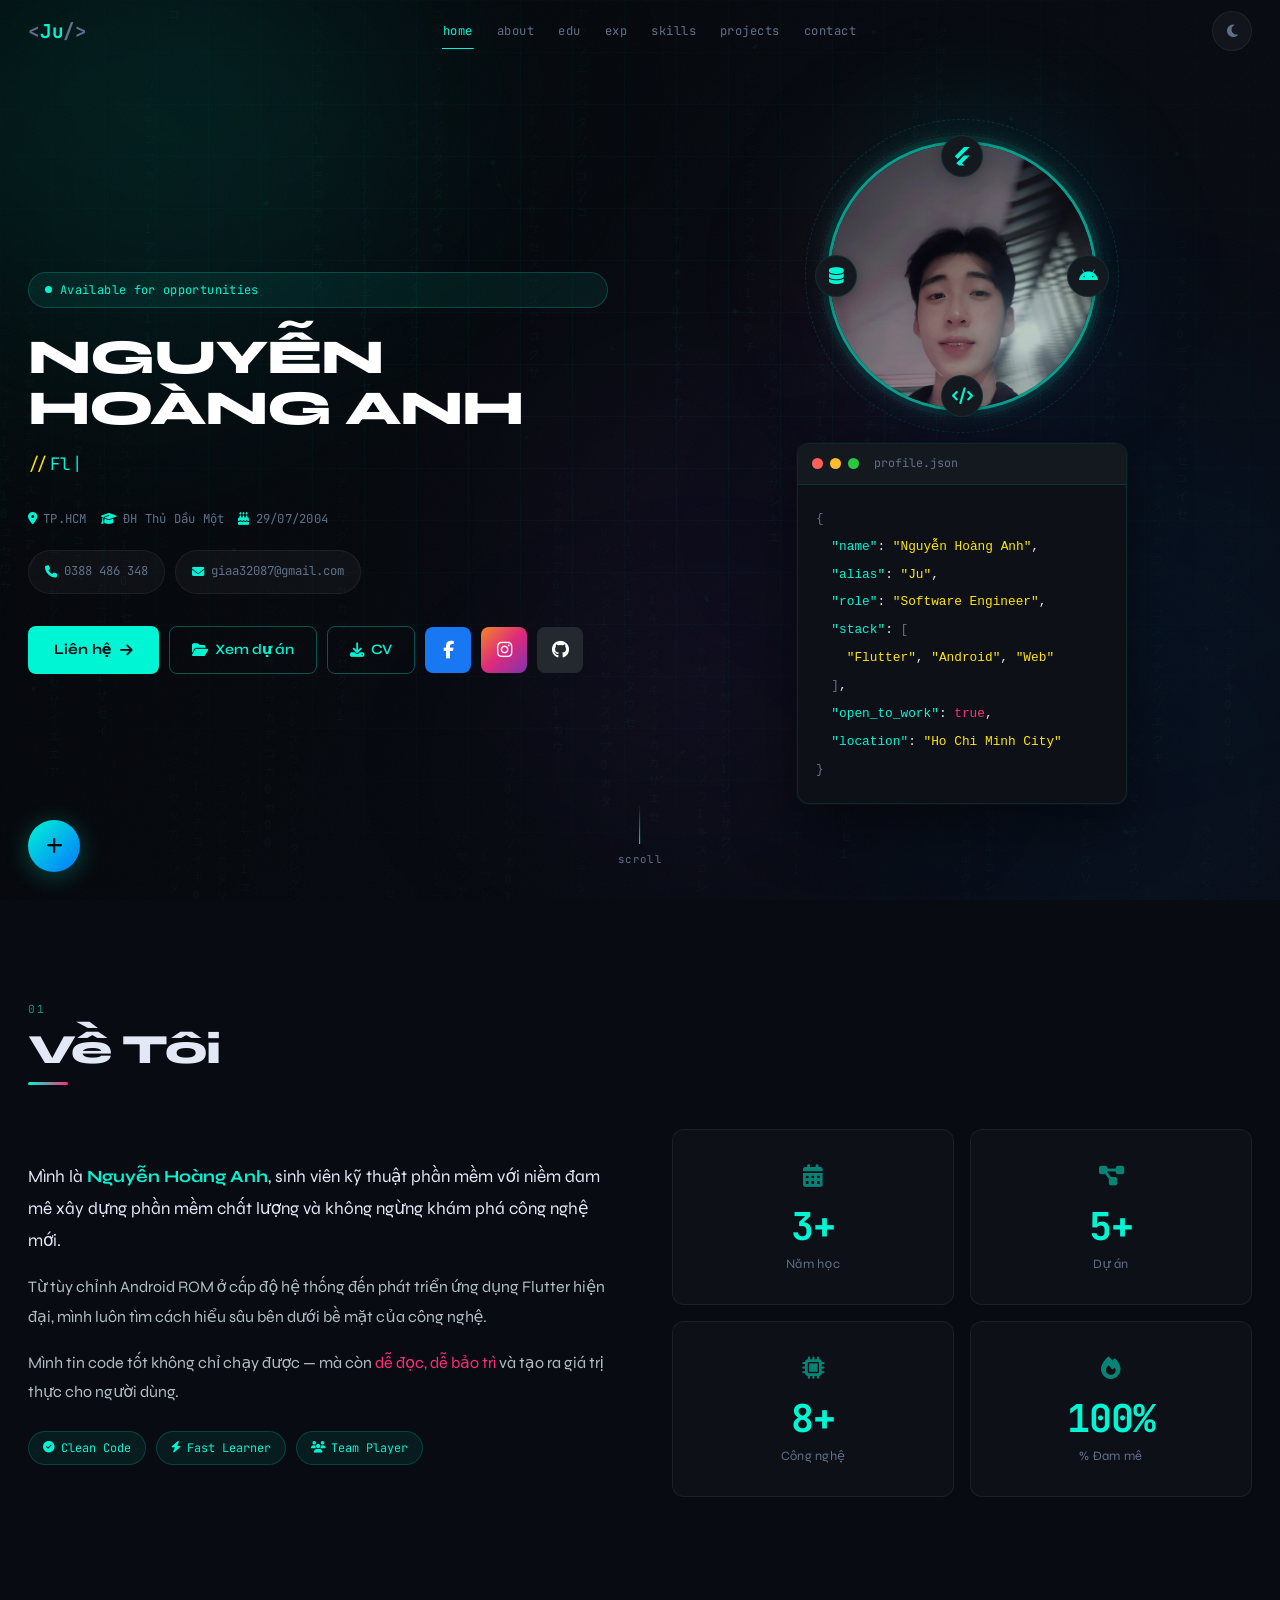
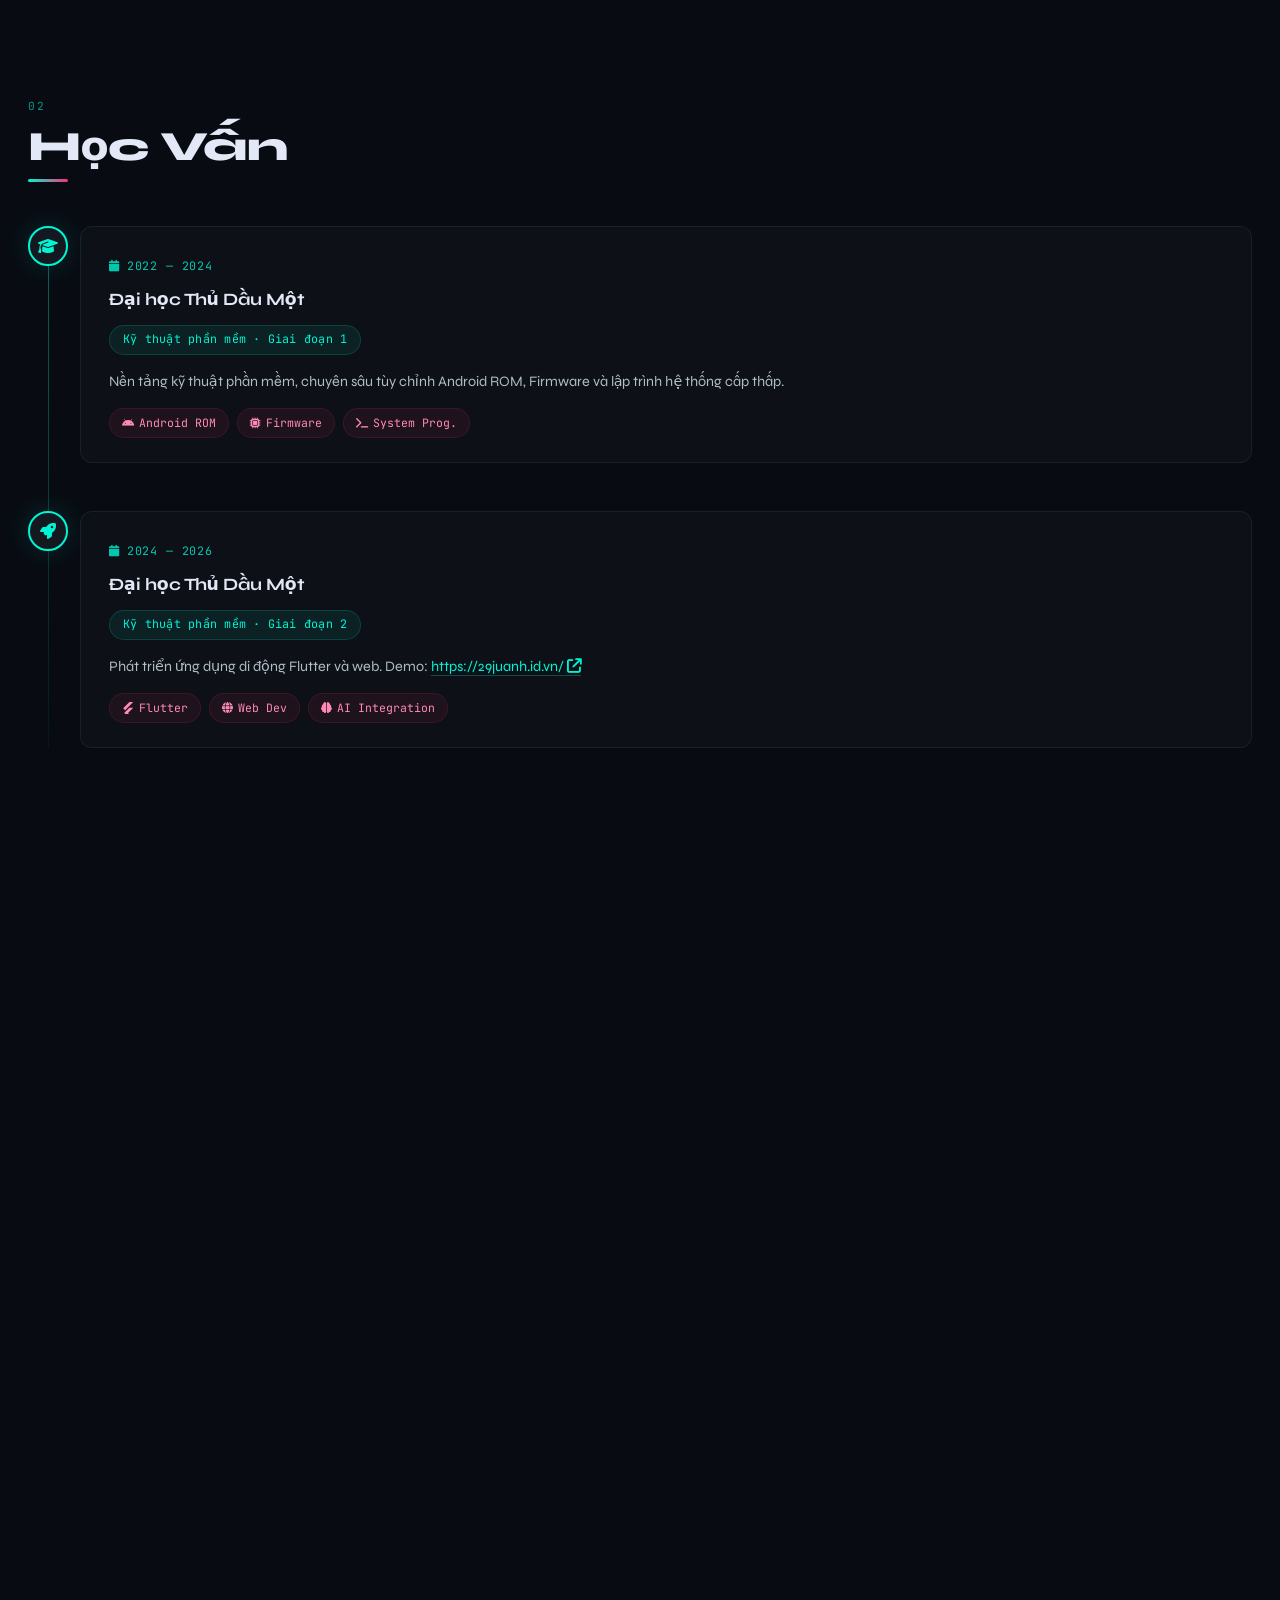
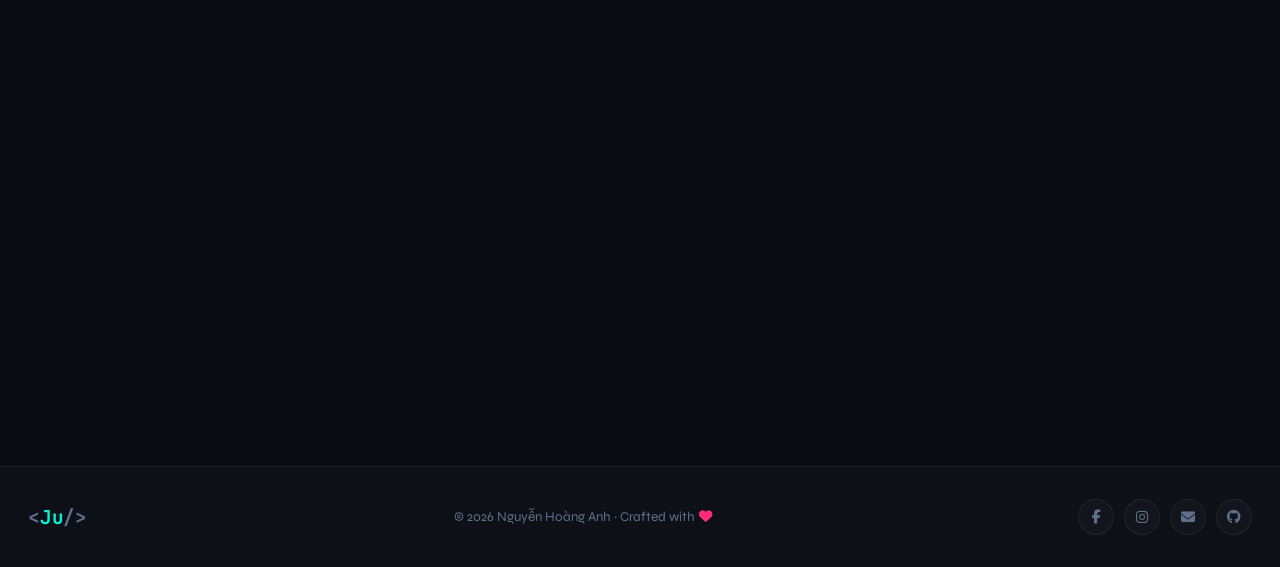
==== commit 5efa7732: "Update project demo link to new URL Update new linkk website  Signed-off-by: Ju <giaa32087@gmail.com" ====
--- a/index.html
+++ b/index.html
@@ -264,7 +264,7 @@
                     <span class="tl-date"><i class="fa-solid fa-calendar" aria-hidden="true"></i> 2024 — 2026</span>
                     <h3>Đại học Thủ Dầu Một</h3>
                     <span class="tl-tag">Kỹ thuật phần mềm · Giai đoạn 2</span>
-                    <p>Phát triển ứng dụng di động Flutter và web. Demo: <a href="https://anh29.ct.ws" target="_blank" rel="noopener noreferrer" class="tl-link">anh29.ct.ws <i class="fa-solid fa-arrow-up-right-from-square" aria-hidden="true"></i></a></p>
+                    <p>Phát triển ứng dụng di động Flutter và web. Demo: <a href="https://29juanh.id.vn/" target="_blank" rel="noopener noreferrer" class="tl-link"> https://29juanh.id.vn/ <i class="fa-solid fa-arrow-up-right-from-square" aria-hidden="true"></i></a></p>
                     <div class="tl-chips">
                         <span><svg viewBox="0 0 24 24" width="1em" height="1em" fill="currentColor" style="vertical-align: -0.125em;"><path d="M14.314 0L2.3 12 6 15.7 21.684.001h-7.37zm.014 11.072L7.857 17.53l3.67 3.67 10.165-10.128h-7.364zM11.527 21.2l-3.67-3.67-3.67 3.67L7.856 24h7.34z"/></svg> Flutter</span>
                         <span><i class="fa-solid fa-globe" aria-hidden="true"></i> Web Dev</span>
@@ -460,7 +460,7 @@
                     <div class="proj-icon-wrap" aria-hidden="true">
                         <i class="fa-solid fa-globe-asia"></i>
                     </div>
-                    <a href="https://anh29.ct.ws" target="_blank" rel="noopener noreferrer"
+                    <a href="https://29juanh.id.vn/" target="_blank" rel="noopener noreferrer"
                        class="proj-ext" aria-label="View Website EAnh project">
                         <i class="fa-solid fa-arrow-up-right-from-square" aria-hidden="true"></i>
                     </a>
--- a/styles.css
+++ b/styles.css
@@ -1,6 +1,6 @@
 /* ═══════════════════════════════════════════════
    PORTFOLIO — NGUYỄN HOÀNG ANH (Ju)
-   styles.css — Professional & Optimized v2.1
+   styles.css — Professional & Optimized v2.2
    ═══════════════════════════════════════════════ */
 
 /* ── Google Fonts ── */
@@ -1152,6 +1152,7 @@
     color: #ff8ab8;
 }
 .tl-chips span i { font-size: 0.68rem; }
+.tl-chips span svg { font-size: 0.78rem; }
 
 /* ═══ EXPERIENCE ═══ */
 .exp-grid {
@@ -1229,6 +1230,7 @@
     color: #7ab8ff;
 }
 .chip-row span i { font-size: 0.68rem; }
+.chip-row span svg { font-size: 0.78rem; }
 
 /* ═══ SKILLS ═══ */
 .skills-layout {
@@ -1471,6 +1473,7 @@
     padding: 4px 11px;
 }
 .proj-chips span i { font-size: 0.68rem; }
+.proj-chips span svg { font-size: 0.78rem; }
 .proj-badge {
     position: absolute;
     top: 14px; right: 14px;
